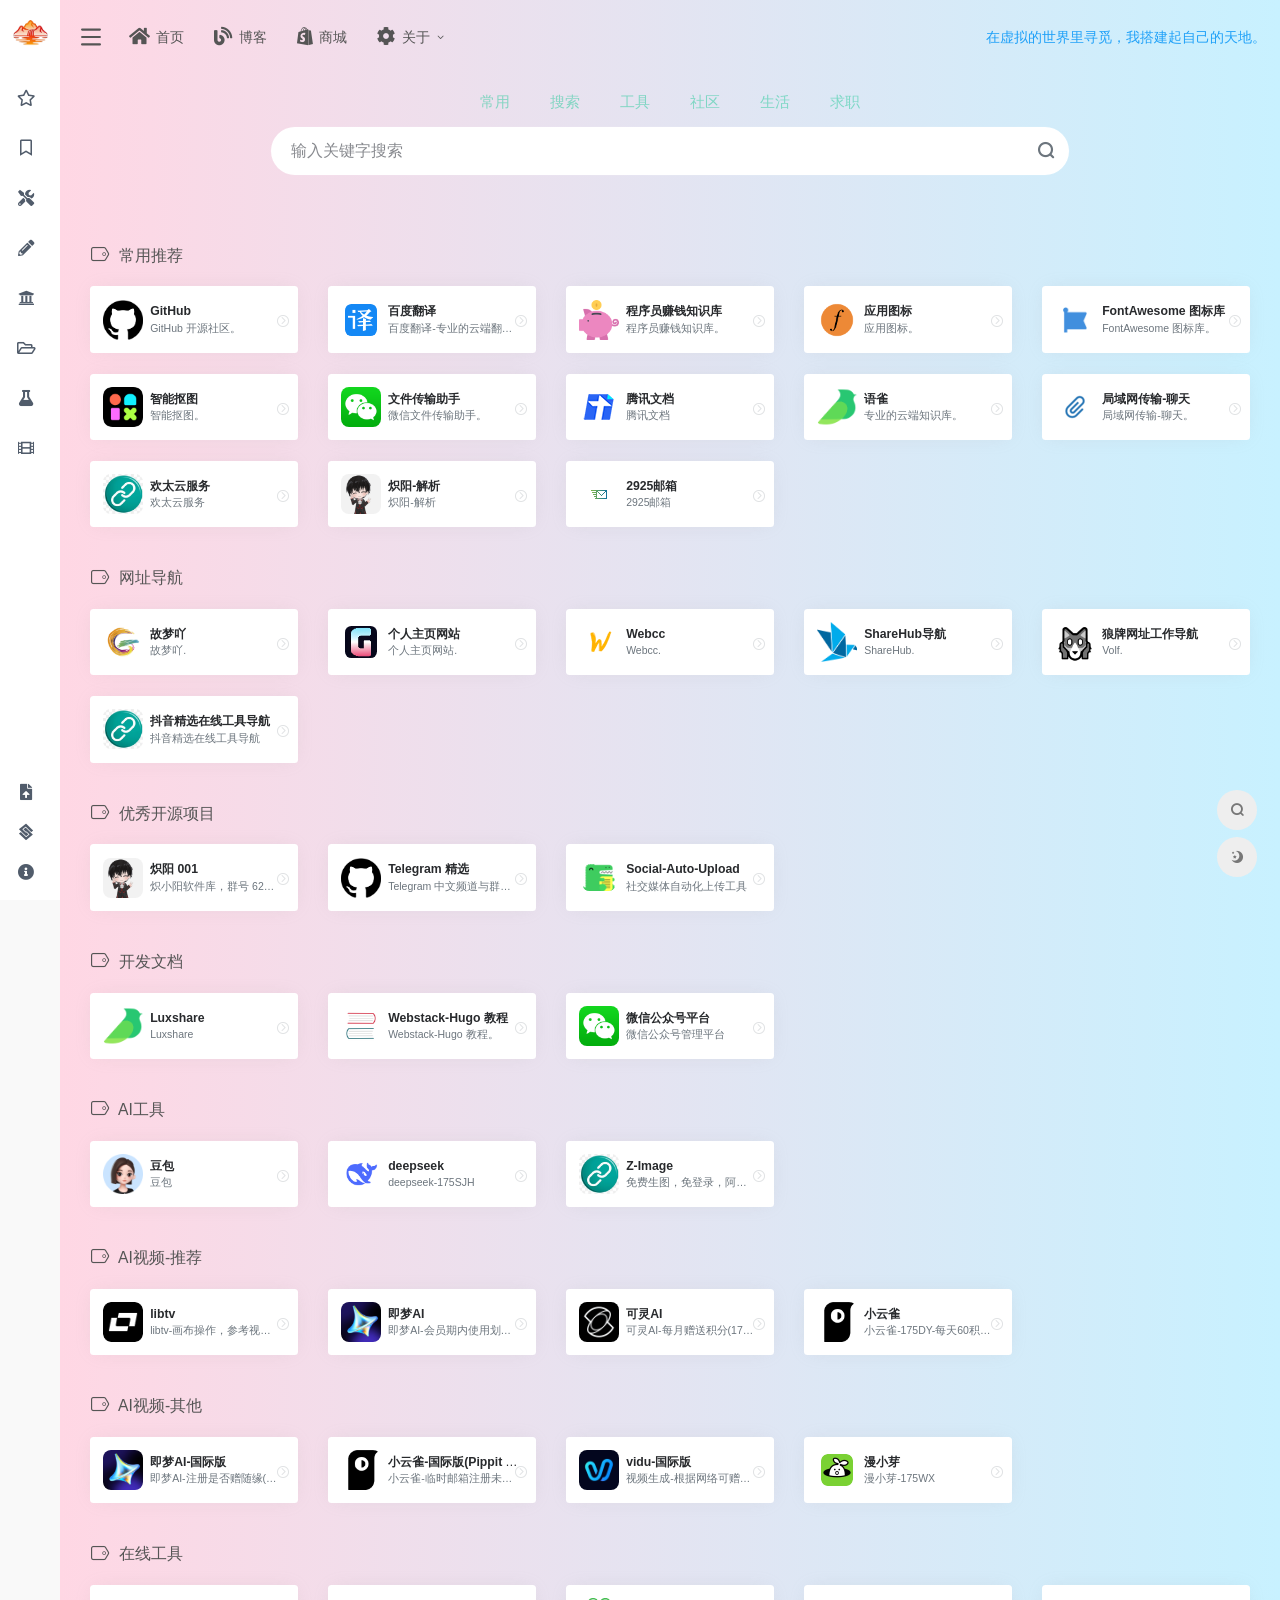
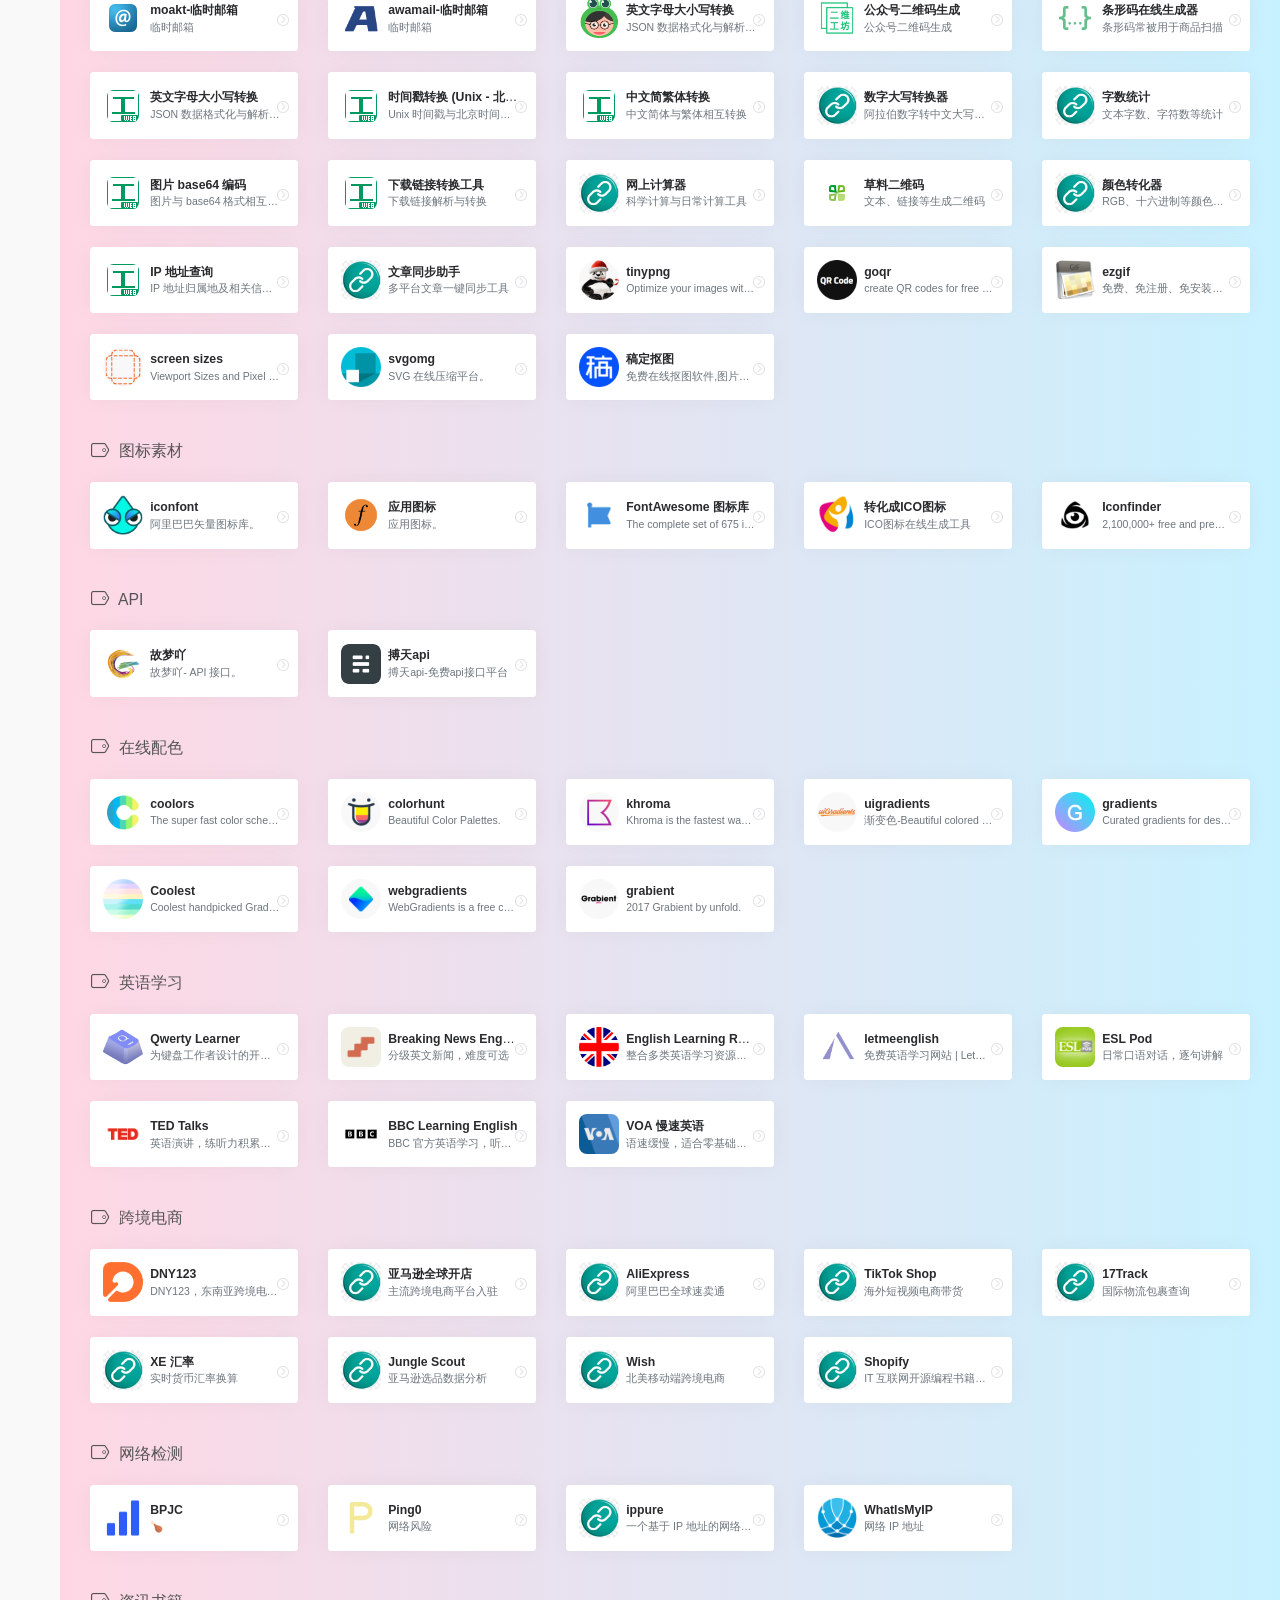
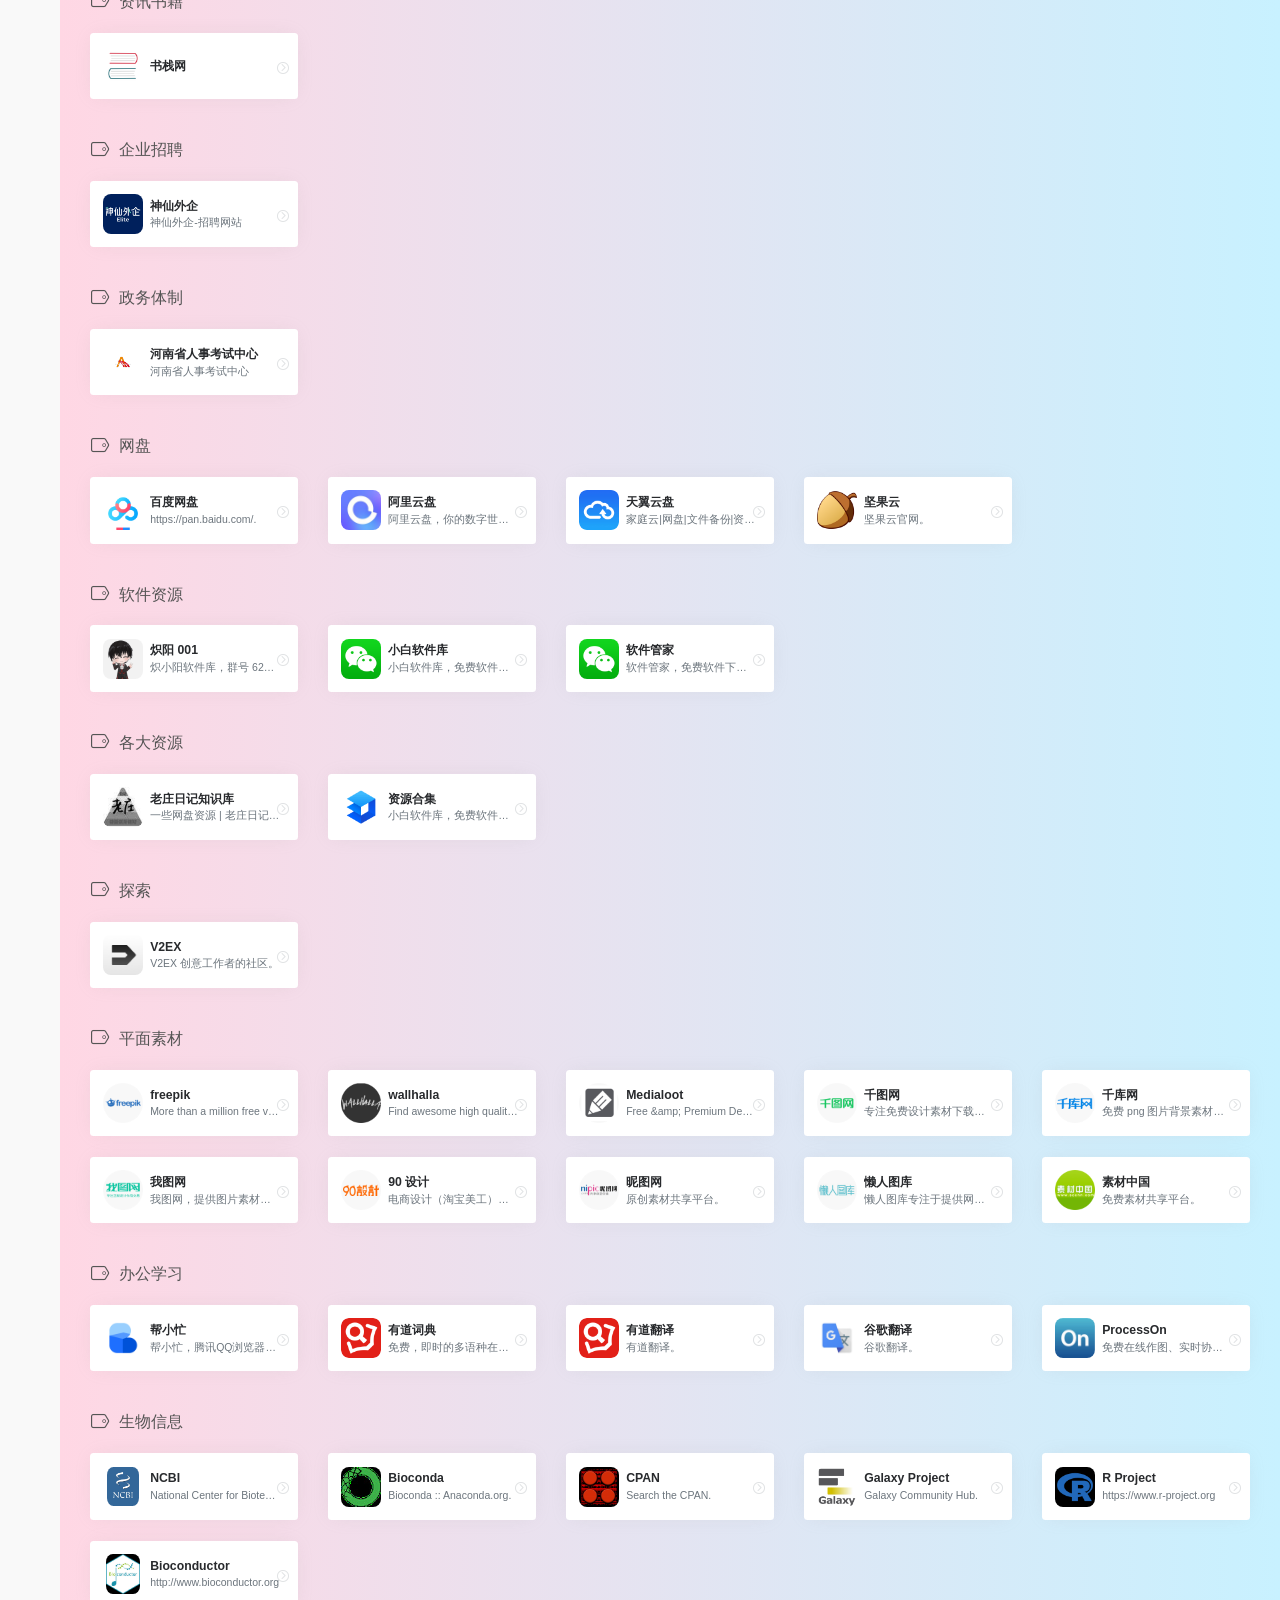
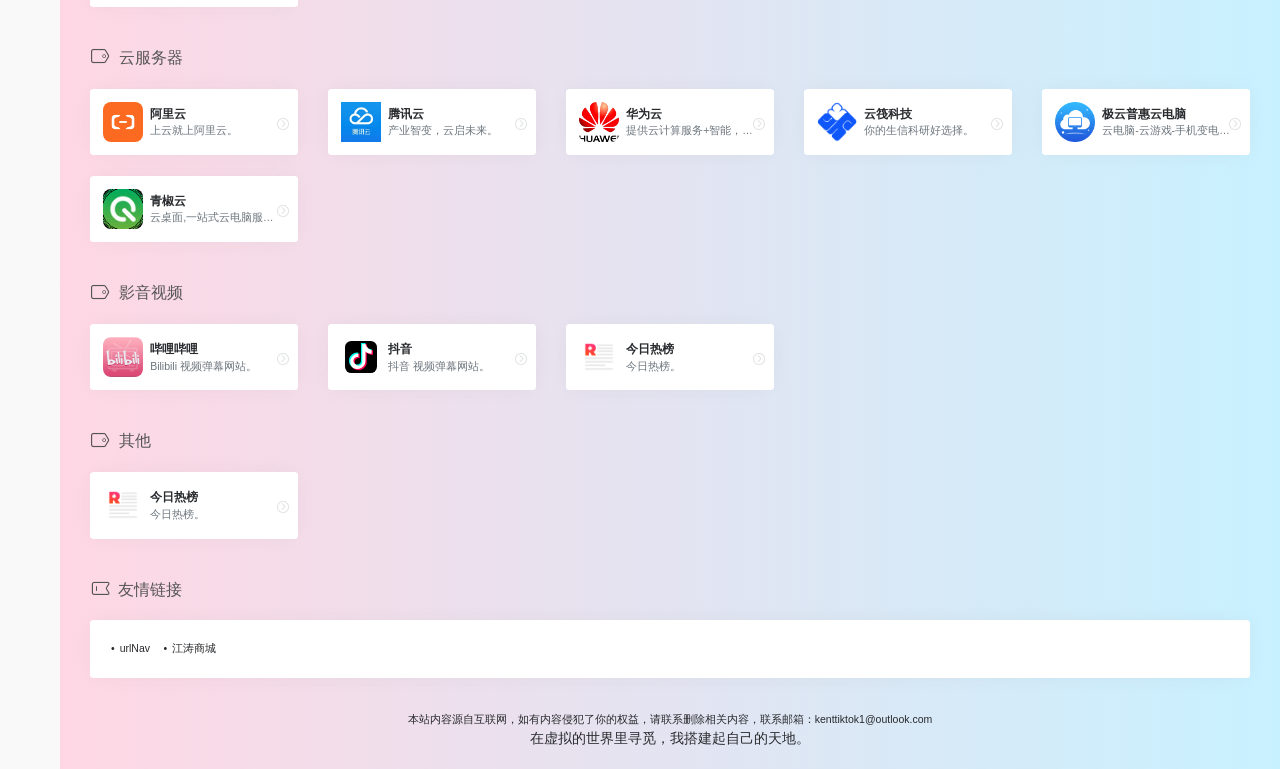
==== index.html @ ee717639 "添加一些网站" ====
<!DOCTYPE html>
<html lang="zh-CN">

<head>
	<meta name="generator" content="Hugo 0.89.4" />
    <meta charset="UTF-8" />
    <meta http-equiv="X-UA-Compatible" content="IE=edge, chrome=1" />
    <meta name="viewport"
        content="width=device-width, initial-scale=1.0, minimum-scale=1.0, maximum-scale=1.0, user-scalable=no" />
    <meta name="theme-color" content="#f9f9f9" />
    <title>River-WebNa 网址导航</title>
    <link rel="shortcut icon" href="https://zhangyu-175-2.github.io/River-WebNav/assets/images/bi-favicon.png" />
    <meta name="keywords" content="River-WebNa 网址导航" />
    
    <meta name="baidu-site-verification" content="codeva-cCAOSG8MBO" />
    
    <link rel="stylesheet" id="block-library-css"
        href="https://zhangyu-175-2.github.io/River-WebNav/assets/css/block-library.min-5.6.2.css" type="text/css" media="all" />
    <link rel="stylesheet" id="iconfont-css" href="https://zhangyu-175-2.github.io/River-WebNav/assets/css/iconfont-3.03029.1.css"
        type="text/css" media="all" />
    <link rel="stylesheet" id="bootstrap-css" href="https://zhangyu-175-2.github.io/River-WebNav/assets/css/bootstrap.min-4.3.1.css"
        type="text/css" media="all" />
    <link rel="stylesheet" id="fancybox-css" href="https://zhangyu-175-2.github.io/River-WebNav/assets/css/fancybox.min-3.5.7.css"
        type="text/css" media="all" />
    <link rel="stylesheet" id="iowen-css" href="https://zhangyu-175-2.github.io/River-WebNav/assets/css/style-3.03029.1.css"
        type="text/css" media="all" />
    <link rel="stylesheet" id="custom-css" href="https://zhangyu-175-2.github.io/River-WebNav/assets/css/custom-style.css"
        type="text/css" media="all" />
    <link rel="stylesheet" id="fortawesome-css" href="https://zhangyu-175-2.github.io/River-WebNav/assets/fontawesome-5.15.4/css/all.min.css" type="text/css" />
    <script type="text/javascript" src="https://zhangyu-175-2.github.io/River-WebNav/assets/js/jquery.min-3.2.1.js" id="jquery-js"></script>
    <script type="text/javascript" src="https://zhangyu-175-2.github.io/River-WebNav/assets/js/content-search.js"  id="content-search-js"></script>
    
    <script>
        
        var _hmt = _hmt || [];
            (function () {
                var hm = document.createElement("script");
                hm.src = "https://hm.baidu.com/hm.js?efccc04cb44fc49faddac5876180b369";
                var s = document.getElementsByTagName("script")[0];
                s.parentNode.insertBefore(hm, s);
            })();
        
    </script>
    

    
     
    

    
    
    

    
    
    <link rel="stylesheet" id="fancybox-css" href="https://zhangyu-175-2.github.io/River-WebNav/assets/css/fancybox.min-3.5.7.css"/>
    <script type="text/javascript" id="fancybox-js" src="https://zhangyu-175-2.github.io/River-WebNav/assets/js/fancybox.min-3.5.7.js"></script>
    
    

</head>



<body class="io-grey-mode">

    
    <div id="loading">
        <style>
            .loader {
                width: 250px;
                height: 50px;
                line-height: 50px;
                text-align: center;
                position: absolute;
                top: 50%;
                left: 50%;
                transform: translate(-50%, -50%);
                font-family: helvetica, arial, sans-serif;
                font-weight: 900;
                color: #f1404b;
                letter-spacing: 0.2em
            }

            .loader::before,
            .loader::after {
                content: "";
                display: block;
                width: 15px;
                height: 15px;
                background: #f1404b;
                position: absolute;
                animation: load .7s infinite alternate ease-in-out
            }

            .loader::before {
                top: 0
            }

            .loader::after {
                bottom: 0
            }

            @keyframes load {
                0% {
                    left: 0;
                    height: 30px;
                    width: 15px
                }

                50% {
                    height: 8px;
                    width: 40px
                }

                100% {
                    left: 235px;
                    height: 30px;
                    width: 15px
                }
            }
        </style>
        <div class="loader">River-WebNa 网址导航</div>
    </div>
    
    <div class="page-container">
	
        <div id="sidebar" class="sticky sidebar-nav fade mini-sidebar" style="width: 60px;">
	
            <div class="modal-dialog h-100 sidebar-nav-inner">
                <div class="sidebar-logo border-bottom border-color">
                    
                    <div class="logo overflow-hidden">
                        <a href="" class="logo-expanded">
                            <img src="https://zhangyu-175-2.github.io/River-WebNav/assets/images/bi.png" height="40" class="logo-light"
                                alt="River-WebNa 网址导航">
                            <img src="https://zhangyu-175-2.github.io/River-WebNav/assets/images/bi-expand-light.png" height="40" class="logo-dark d-none"
                                alt="River-WebNa 网址导航">
                        </a>
                        <a href="" class="logo-collapsed">
                            <img src="https://zhangyu-175-2.github.io/River-WebNav/assets/images/bi.png" height="40" class="logo-light"
                                alt="River-WebNa 网址导航">
                            <img src="https://zhangyu-175-2.github.io/River-WebNav/assets/images/bi.png" height="40" class="logo-dark d-none"
                                alt="River-WebNa 网址导航">
                        </a>
                    </div>
                    
                </div>
                <div class="sidebar-menu flex-fill">
                    <div class="sidebar-scroll">
                        <div class="sidebar-menu-inner">
                            <ul>
                                
                                    
                                    <li class="sidebar-item">
                                        <a href="#366a7288b80ec8882b88467447296837" class="smooth">
                                            <i class="far fa-star fa-lg icon-fw icon-lg mr-2"></i>
                                            <span>常用推荐</span>
                                        </a>
                                    </li>
                                    
                                
                                    
                                    <li class="sidebar-item">
                                        <a href="#e7e475c5a9197e794598c2af5ee18a90" class="smooth change-href" data-change="#e7e475c5a9197e794598c2af5ee18a90">    
                                            <i class="far fa-bookmark icon-fw icon-lg mr-2"></i>
                                            <span>优选分享</span>
                                            <i class="iconfont icon-arrow-r-m sidebar-more text-sm"></i>
                                        </a>
                                        <ul>
                                            
                                            <li><a href="#e7e475c5a9197e794598c2af5ee18a90" class="smooth"><span>网址导航</span></a></li>
                                            
                                            <li><a href="#b0190ee06759c7b9d8e158415a86035c" class="smooth"><span>优秀开源项目</span></a></li>
                                            
                                        </ul>
                                    </li> 
                                    
                                
                                    
                                    <li class="sidebar-item">
                                        <a href="#a5b57a8ee8ba67dde7791b3d66730566" class="smooth change-href" data-change="#a5b57a8ee8ba67dde7791b3d66730566">    
                                            <i class="fas fa-tools fa-lg icon-fw icon-lg mr-2"></i>
                                            <span>开发设计</span>
                                            <i class="iconfont icon-arrow-r-m sidebar-more text-sm"></i>
                                        </a>
                                        <ul>
                                            
                                            <li><a href="#a5b57a8ee8ba67dde7791b3d66730566" class="smooth"><span>开发文档</span></a></li>
                                            
                                            <li><a href="#0db0a530bff4dee7eef6f5af1bd99309" class="smooth"><span>AI工具</span></a></li>
                                            
                                            <li><a href="#13d64b588c11e9d087b3b335edce72c2" class="smooth"><span>AI视频-推荐</span></a></li>
                                            
                                            <li><a href="#7faf72bb4e89085ced1bd2b7a817c240" class="smooth"><span>AI视频-其他</span></a></li>
                                            
                                            <li><a href="#9c2232288caaa8ec40948cef6a786ac2" class="smooth"><span>在线工具</span></a></li>
                                            
                                            <li><a href="#7866a35b09d466b9cf0295af54d30d53" class="smooth"><span>图标素材</span></a></li>
                                            
                                            <li><a href="#db974238714ca8de634a7ce1d083a14f" class="smooth"><span>API</span></a></li>
                                            
                                            <li><a href="#31e51a60697ff3fb1d1c4934cce67921" class="smooth"><span>在线配色</span></a></li>
                                            
                                        </ul>
                                    </li> 
                                    
                                
                                    
                                    <li class="sidebar-item">
                                        <a href="#bf477e2e55fee42ffffab602a712046b" class="smooth change-href" data-change="#bf477e2e55fee42ffffab602a712046b">    
                                            <i class="fas fa-pencil-alt fa-lg icon-fw icon-lg mr-2"></i>
                                            <span>学习</span>
                                            <i class="iconfont icon-arrow-r-m sidebar-more text-sm"></i>
                                        </a>
                                        <ul>
                                            
                                            <li><a href="#bf477e2e55fee42ffffab602a712046b" class="smooth"><span>英语学习</span></a></li>
                                            
                                            <li><a href="#4529dfda2fa39c9cc903f0648c0cbfa4" class="smooth"><span>跨境电商</span></a></li>
                                            
                                            <li><a href="#00b9ef0568937fd2eb709674906ae329" class="smooth"><span>网络检测</span></a></li>
                                            
                                            <li><a href="#19cb9b648dba4efc58a205ea413b6b5d" class="smooth"><span>资讯书籍</span></a></li>
                                            
                                        </ul>
                                    </li> 
                                    
                                
                                    
                                    <li class="sidebar-item">
                                        <a href="#0576c5232aa4c0228dce39ea5b5d32bb" class="smooth change-href" data-change="#0576c5232aa4c0228dce39ea5b5d32bb">    
                                            <i class="fas fa-university icon-fw icon-lg mr-2"></i>
                                            <span>企业体制</span>
                                            <i class="iconfont icon-arrow-r-m sidebar-more text-sm"></i>
                                        </a>
                                        <ul>
                                            
                                            <li><a href="#0576c5232aa4c0228dce39ea5b5d32bb" class="smooth"><span>企业招聘</span></a></li>
                                            
                                            <li><a href="#075afb9dc02d6f45a0cee335020d763c" class="smooth"><span>政务体制</span></a></li>
                                            
                                        </ul>
                                    </li> 
                                    
                                
                                    
                                    <li class="sidebar-item">
                                        <a href="#67bc37adcf6e7dff32b2aae0af3fdbbb" class="smooth change-href" data-change="#67bc37adcf6e7dff32b2aae0af3fdbbb">    
                                            <i class="far fa-folder-open fa-lg icon-fw icon-lg mr-2"></i>
                                            <span>素材资源</span>
                                            <i class="iconfont icon-arrow-r-m sidebar-more text-sm"></i>
                                        </a>
                                        <ul>
                                            
                                            <li><a href="#67bc37adcf6e7dff32b2aae0af3fdbbb" class="smooth"><span>网盘</span></a></li>
                                            
                                            <li><a href="#9ae1caa493edcae0e937837696350bb6" class="smooth"><span>软件资源</span></a></li>
                                            
                                            <li><a href="#024db3863c5c696e975a4eaa8cdd8d58" class="smooth"><span>各大资源</span></a></li>
                                            
                                            <li><a href="#fc6c4c40d21966fbe2273cda34cc458e" class="smooth"><span>探索</span></a></li>
                                            
                                            <li><a href="#ff65f7f9721757bf11b0b0c95f1b9446" class="smooth"><span>平面素材</span></a></li>
                                            
                                        </ul>
                                    </li> 
                                    
                                
                                    
                                    <li class="sidebar-item">
                                        <a href="#e0aade1cd567f730e498e248bbd6acdf" class="smooth change-href" data-change="#e0aade1cd567f730e498e248bbd6acdf">    
                                            <i class="fas fa-flask fa-lg icon-fw icon-lg mr-2"></i>
                                            <span>科研办公</span>
                                            <i class="iconfont icon-arrow-r-m sidebar-more text-sm"></i>
                                        </a>
                                        <ul>
                                            
                                            <li><a href="#e0aade1cd567f730e498e248bbd6acdf" class="smooth"><span>办公学习</span></a></li>
                                            
                                            <li><a href="#89a839e0a347c0be73793d01e52c31ad" class="smooth"><span>生物信息</span></a></li>
                                            
                                            <li><a href="#acd617ea241c9daf2f251963bc03c6e3" class="smooth"><span>云服务器</span></a></li>
                                            
                                        </ul>
                                    </li> 
                                    
                                
                                    
                                    <li class="sidebar-item">
                                        <a href="#a4d417d7850fde0cd00e4af576621a63" class="smooth change-href" data-change="#a4d417d7850fde0cd00e4af576621a63">    
                                            <i class="fas fa-film fa-lg icon-fw icon-lg mr-2"></i>
                                            <span>悠闲娱乐</span>
                                            <i class="iconfont icon-arrow-r-m sidebar-more text-sm"></i>
                                        </a>
                                        <ul>
                                            
                                            <li><a href="#a4d417d7850fde0cd00e4af576621a63" class="smooth"><span>影音视频</span></a></li>
                                            
                                            <li><a href="#0d98c74797e49d00bcc4c17c9d557a2b" class="smooth"><span>其他</span></a></li>
                                            
                                        </ul>
                                    </li> 
                                    
                                
                            </ul>           
                        </div>
                    </div>
                </div>
                <div class="border-top py-2 border-color">
                    <div class="flex-bottom">
                        <ul>
                            <li id="menu-item-237"
                                class="menu-item menu-item-type-post_type menu-item-object-page menu-item-237 sidebar-item">
                                <a href="https://www.yuque.com/forms/share/1a1fee15-f7a9-4ee6-9dd4-b0ba9fef1871" target="_blank">
                                    <i class="fas fa-file-upload icon-fw icon-lg mr-2"></i>
                                    <span>网站提交</span></a>
                            </li>

			    <li id="menu-item-212"
                                 class="menu-item menu-item-type-custom menu-item-object-custom menu-item-212 sidebar-item">
                                 <a href="#friendlink" class="smooth">
                                     <i class="fab fa-staylinked icon-fw icon-lg mr-2"></i>
                                     <span>友情链接</span>
                                 </a>
                            </li>

                            <li id="menu-item-213"
                                class="menu-item menu-item-type-custom menu-item-object-custom menu-item-213 sidebar-item">
                                <a target="_blank" rel="noopener" href="https://github.com/shenweiyan/Knowledge-Garden/discussions/10">
                                    <i class="fa fa-info-circle icon-fw icon-lg mr-2"></i>
                                    <span>关于导航</span></a>
                            </li>
                        </ul>
                    </div>
                </div>
            </div>
        </div>


<div class="main-content flex-fill grid-bg">
    <div class="big-header-banner">
        <div id="header" class="page-header sticky">
            <div class="navbar navbar-expand-md">
                <div class="container-fluid p-0">

                    <a href="" class="navbar-brand d-md-none" title="River-WebNa 网址导航">
                        <img src="https://zhangyu-175-2.github.io/River-WebNav/assets/images/bi.png" class="logo-light"
                            alt="River-WebNa 网址导航">
                        <img src="https://zhangyu-175-2.github.io/River-WebNav/assets/images/bi.png" class="logo-dark d-none"
                            alt="River-WebNa 网址导航">
                    </a>

                    <div class="collapse navbar-collapse order-2 order-md-1">
                        <div class="header-mini-btn">
                            <label>
                                <input id="mini-button" type="checkbox">
                                <svg viewbox="0 0 100 100" xmlns="http://www.w3.org/2000/svg">
                                    <path class="line--1" d="M0 40h62c18 0 18-20-17 5L31 55"></path>
                                    <path class="line--2" d="M0 50h80"></path>
                                    <path class="line--3" d="M0 60h62c18 0 18 20-17-5L31 45"></path>
                                </svg>
                            </label>

                        </div>

                        <ul class="navbar-nav site-menu" style="margin-right: 16px;">
                        
			<li >
				<a href="./" target="_blank">
                                    <i class="fa fa-home fa-lg mr-2"></i>
                                    <span>首页</span>
                                </a>
				<ul class="sub-menu">
				
				</ul>
			    </li>
			
			<li >
				<a href="https://juejin.cn/user/655741014511725/columns" target="_blank">
                                    <i class="fas fa-blog fa-lg mr-2"></i>
                                    <span>博客</span>
                                </a>
				<ul class="sub-menu">
				
				</ul>
			    </li>
			
			<li >
				<a href="https://zhangyu-175-2.github.io/jiangtaoshop/#/" target="_blank">
                                    <i class="fab fa-shopify fa-lg mr-2"></i>
                                    <span>商城</span>
                                </a>
				<ul class="sub-menu">
				
				</ul>
			    </li>
			
			<li class="menu-item-has-children">
				<a href="" target="_blank">
                                    <i class="fa fa-cog fa-lg mr-2"></i>
                                    <span>关于</span>
                                </a>
				<ul class="sub-menu">
				
				    <li><a href="https://github.com/shenweiyan/Knowledge-Garden/discussions/10" target="_blank">教程 </a></li>
				
				    <li><a href="https://github.com/shenweiyan/WebStack-Hugo" target="_blank">源码 </a></li>
				
				</ul>
			    </li>
			
			</ul>

                        
                        <div class="rounded-circle weather">
                            <div id="he-plugin-simple" style="display: contents;"></div>
                            <script>WIDGET = {
                                    CONFIG: {
                                        "modules": "01234",
                                        "background": 5,
                                        "tmpColor": "E4C600",
                                        "tmpSize": 14,
                                        "cityColor": "E4C600",
                                        "citySize": 14,
                                        "aqiColor": "#E4C600",
                                        "aqiSize": 14,
                                        "weatherIconSize": 24,
                                        "alertIconSize": 18,
                                        "padding": "10px 10px 10px 10px",
                                        "shadow": "1",
                                        "language": "auto",
                                        "borderRadius": 5,
                                        "fixed": "false",
                                        "vertical": "middle",
                                        "horizontal": "left",
                                        "key": "085791e805a24491b43b06cf58ab31e7"
                                    }
                                }
                            </script>
                            <script src="https://widget.qweather.net/simple/static/js/he-simple-common.js?v=2.0"></script>
                        </div>
                        
                    </div>

                    <ul class="nav navbar-menu text-xs order-1 order-md-2">
                        
                        
                        <li class="nav-item mr-3 mr-lg-0 d-none d-lg-block">
                            <script>
                                fetch('https://v1.hitokoto.cn')
                                    .then(response => response.json())
                                    .then(data => {
                                    const hitokoto = document.getElementById('hitokoto_text')
                                    hitokoto.href = 'https://hitokoto.cn/?uuid=' + data.uuid
                                    hitokoto.innerText = data.hitokoto
                                    })
                                    .catch(console.error)
                            </script>                           
                            
                            <div id="hitokoto" style="font-size: 14px;color: #1ea0f8;">在虚拟的世界里寻觅，我搭建起自己的天地。</div>
                        </li>
                        
                        
                        
                        <li class="nav-item d-md-none mobile-menu ml-3 ml-md-4">
                            <a href="javascript:" id="sidebar-switch" data-toggle="modal"
                                data-target="#sidebar"><i class="iconfont icon-classification icon-2x"></i></a>
                        </li>
                    </ul>
                </div>
            </div>
        </div>
        <div class="placeholder" style="height:74px"></div>
    </div>


<div class="header-big  post-top css-color mb-4" id="search-bg" style="">
    <div class="s-search">
        <div id="search" class="s-search mx-auto">
            <div id="search-list-menu" class="hide-type-list">
                <div class="s-type text-center">
                    <div class="s-type-list big">
                        <div class="anchor" style="position: absolute; left: 50%; opacity: 0;"></div>
                        <label for="type-baidu"   data-id="group-a"><span>常用</span></label>
                        <label for="type-baidu1"  data-id="group-b"><span>搜索</span></label>
                        <label for="type-whois"   data-id="group-c"><span>工具</span></label>
                        <label for="type-zhihu"   data-id="group-d"><span>社区</span></label>
                        <label for="type-taobao1" data-id="group-e"><span>生活</span></label>
                        <label for="type-zhaopin" data-id="group-f"><span>求职</span></label>
                        
                    </div>
                </div>
            </div>

            <form action="https://www.baidu.com?s=" method="get" target="_blank" class="super-search-fm">
                <input type="text" id="search-text" class="form-control smart-tips search-key" 
                    zhannei="" placeholder="输入关键字搜索" style="outline:0" autocomplete="off">
                <button class="submit" type="submit"><i class="iconfont icon-search"></i></button>
            </form>

            <div id="search-list" class="hide-type-list">
                <div class="search-group group-a">
                    <ul class="search-type">
		        <li><input hidden="" type="radio" name="type" checked="checked"
                                id="type-baidu"
                                value="https://www.baidu.com/s?wd=" 
                                data-placeholder="百度一下，你就知道">
                            <label for="type-baidu"><span class="text-muted">百度</span></label>
                        </li>
                        <li><input hidden="" type="radio" name="type" 
                                id="type-bing"
                                value="https://cn.bing.com/search?q=" 
                                data-placeholder="微软 Bing 搜索">
			    <label for="type-bing"><span class="text-muted" style="color:#000;">必应</span></label>
                        </li>
                        <li><input hidden="" type="radio" name="type" 
                                id="type-google"
                                value="https://www.google.com/search?q=" 
                                data-placeholder="谷歌搜索">
			    <label for="type-google"><span class="text-muted">谷歌</span></label>
                        </li>
                        <li><input hidden="" type="radio" name="type" 
                                id="type-anaconda" 
			        value="https://anaconda.org/search?q=" data-placeholder="Anaconda 软件搜索">
			    <label for="type-anaconda"><span class="text-muted">软件</span></label>
                        </li>
                        <li><input hidden="" type="radio" name="type" 
                                id="type-pubmed"
                                value="https://pubmed.ncbi.nlm.nih.gov/?term=" 
                                data-placeholder="PubMed 搜索/文章标题/关键字">
			    <label for="type-pubmed"><span class="text-muted">文献</span></label>
                        </li>
                    </ul>
                </div>
                <div class="search-group group-b">
                    <ul class="search-type">
                        <li><input hidden="" type="radio" name="type" 
                                id="type-baidu1"
                                value="https://www.baidu.com/s?wd=" 
                                data-placeholder="百度一下，你就知道">
                            <label for="type-baidu1"><span class="text-muted">百度</span></label>
                        </li>
                        <li><input hidden="" type="radio" name="type" 
                                id="type-google1"
                                value="https://www.google.com/search?q=" 
                                data-placeholder="谷歌搜索">
                            <label for="type-google1"><span class="text-muted">谷歌</span></label>
                        </li>
                        <li><input hidden="" type="radio" name="type" 
                                id="type-360"
                                value="https://www.so.com/s?q=" 
                                data-placeholder="360 好搜">
                            <label for="type-360"><span class="text-muted">360</span></label>
                        </li>
                        <li><input hidden="" type="radio" name="type" 
                                id="type-sogo"
                                value="https://www.sogou.com/web?query=" 
                                data-placeholder="搜狗搜索"> 
                            <label for="type-sogo"><span class="text-muted">搜狗</span></label>
                        </li>
                        <li><input hidden="" type="radio" name="type" 
                                id="type-bing1"
                                value="https://cn.bing.com/search?q=" 
                                data-placeholder="微软 Bing 搜索">
                            <label for="type-bing1"><span class="text-muted">必应</span></label>
                        </li>
                        <li><input hidden="" type="radio" name="type" 
                                id="type-sm"
                                value="https://yz.m.sm.cn/s?q=" 
                                data-placeholder="UC 移动端搜索">
                            <label for="type-sm"><span class="text-muted">神马</span></label>
                        </li>
                    </ul>
                </div>
                <div class="search-group group-c">
                    <ul class="search-type">
                        <li><input hidden="" type="radio" name="type" 
                                id="type-br"
                                value="https://rank.chinaz.com/all/"
                                data-placeholder="请输入网址(不带 https://)">
                            <label for="type-br"><span class="text-muted">权重查询</span></label>
                        </li>
                        <li><input hidden="" type="radio" name="type" 
                                id="type-links"
                                value="https://link.chinaz.com/" 
                                data-placeholder="请输入网址(不带 https://)">
                            <label for="type-links"><span class="text-muted">友链检测</span></label>
                        </li>
                        <li><input hidden="" type="radio" name="type" 
                                id="type-whois"
                                value="https://who.is/whois/" 
                                data-placeholder="请输入网址(不带 https://)">
                            <label for="type-whois"><span class="text-muted">域名信息查询</span></label>
                        </li>
                        <li><input hidden="" type="radio" name="type" 
                                id="type-ping"
                                value="https://ping.chinaz.com/"
                                data-placeholder="请输入网址(不带 https://)">
                            <label for="type-ping"><span class="text-muted">PING 检测</span></label>
                        </li>
                        <li><input hidden="" type="radio" name="type" 
                                id="type-404"
                                value="https://tool.chinaz.com/Links/?DAddress="
                                data-placeholder="请输入网址(不带https://)">
                             <label for="type-404"><span class="text-muted">死链检测</span></label>
                        </li>
                        <li><input hidden="" type="radio" name="type" 
                                id="type-ciku"
                                value="https://www.ciku5.com/s?wd=" 
                                data-placeholder="请输入关键词">
                            <label for="type-ciku"><span class="text-muted">关键词挖掘</span></label>
                        </li>
                    </ul>
                </div>
                <div class="search-group group-d">
                    <ul class="search-type">
                        <li><input hidden="" type="radio" name="type" 
                                id="type-zhihu" 
                                value="https://www.zhihu.com/search?type=content&q=" 
                                data-placeholder="知乎">
                            <label for="type-zhihu"><span class="text-muted">知乎</span></label>
                        </li>
                        <li><input hidden="" type="radio" name="type" 
                                id="type-wechat" 
                                value ="https://weixin.sogou.com/weixin?type=2&query=" 
                                data-placeholder="微信">
                            <label for="type-wechat"><span class="text-muted">微信</span></label>
                        </li>
                        <li><input hidden="" type="radio" name="type" 
                                 id="type-weibo" 
                                 value="https://s.weibo.com/weibo/" 
                                 data-placeholder="微博">
                            <label for="type-weibo"><span class="text-muted">微博</span></label>
                        </li>
                        <li><input hidden="" type="radio" name="type" 
                                 id="type-douban" 
                                 value="https://www.douban.com/search?q=" 
                                 data-placeholder="豆瓣">
                            <label for="type-douban"><span class="text-muted">豆瓣</span></label>
                        </li>
                    </ul>
                </div>
                <div class="search-group group-e">
                    <ul class="search-type">
                        <li><input hidden="" type="radio" name="type" 
                                id="type-taobao1" 
                                value="https://s.taobao.com/search?q=" 
                                data-placeholder="淘宝">
                            <label for="type-taobao1"><span class="text-muted">淘宝</span></label>
                        </li>
                        <li><input hidden="" type="radio" name="type" 
                                id="type-jd" 
                                value="https://search.jd.com/Search?keyword=" 
                                data-placeholder="京东">
                            <label for="type-jd"><span class="text-muted">京东</span></label> 
                        </li>
                        <li><input hidden="" type="radio" name="type" 
                                id="type-xiachufang" 
                                value="https://www.xiachufang.com/search/?keyword=" 
                                data-placeholder="下厨房">
                            <label for="type-xiachufang"><span class="text-muted">下厨房</span></label>
                        </li>
                        <li><input hidden="" type="radio" name="type" 
                                id="type-xiangha" 
                                value="https://www.xiangha.com/so/?q=caipu&s=" 
                                data-placeholder="香哈菜谱">
                            <label for="type-xiangha"><span class="text-muted">香哈菜谱</span></label>
                        </li>
                        <li><input hidden="" type="radio" name="type" 
                                id="type-12306" 
                                value="https://www.12306.cn/?" 
                                data-placeholder="12306">
                            <label for="type-12306"><span class="text-muted">12306</span></label>
                        </li>
                        <li><input hidden="" type="radio" name="type" 
                                id="type-qunar" 
                                value="https://www.qunar.com/?" 
                                data-placeholder="去哪儿">
                            <label for="type-qunar"><span class="text-muted">去哪儿</span></label>
                        </li>
                    </ul>
                </div>
                <div class="search-group group-f">
                    <ul class="search-type">
                        <li><input hidden="" type="radio" name="type" 
                                id="type-zhaopin" 
                                value="https://sou.zhaopin.com/jobs/searchresult.ashx?kw=" 
                                data-placeholder="智联招聘">
                            <label for="zhaopin"><span class="text-muted">智联招聘</span></label>
                        </li>
                        <li><input hidden="" type="radio" name="type" 
                                id="type-51job" 
                                value="https://search.51job.com/?" 
                                data-placeholder="前程无忧">
                            <label for="type-51job"><span class="text-muted">前程无忧</span></label>
                        </li>
                        <li><input hidden="" type="radio" name="type" 
                                id="type-lagou" 
                                value="https://www.lagou.com/jobs/list_" 
                                data-placeholder="拉钩网">
                            <label for="type-lagou"><span class="text-muted">拉钩网</span></label>
                        </li>
                        <li><input hidden="" type="radio" name="type" 
                                id="type-liepin" 
                                value="https://www.liepin.com/zhaopin/?key=" 
                                data-placeholder="猎聘网">
                            <label for="type-liepin"><span class="text-muted">猎聘网</span></label>
                        </li>
                    </ul>
                </div>
            </div>
            <div class="card search-smart-tips search-hot-text">
                <ul id="word" style="display: none"></ul>
            </div>
        </div>
    </div>
    
</div>


<div id="content" class="content-site customize-site">
    
        
	    
            
            <div class="d-flex flex-fill">
                <h4 class="text-gray text-lg mb-4">
                    <i class="site-tag iconfont icon-tag icon-lg mr-1" id="366a7288b80ec8882b88467447296837"></i>
                    常用推荐
                </h4>
                
            </div>
            
            <div class="row">
                
                <div class="url-card col-6  col-sm-6 col-md-4 col-xl-5a col-xxl-6a">
                    <div class="url-body default">
			
			
                            <a href="https://github.com/" target="_blank" data-id="" data-url="https://github.com/" 
                            class="card no-c mb-4" data-toggle="tooltip" data-placement="bottom" data-original-title="GitHub 开源社区。">
			
                            <div class="card-body">
                                <div class="url-content d-flex align-items-center">
                                    <div class="url-img mr-2 d-flex align-items-center justify-content-center">
                                        
					    
                                            <img class="lazy" src="assets/images/logos/github.png" data-src="assets/images/logos/github.png"
                                                onerror="javascript:this.src='assets\/images\/logos\/default.webp'" alt="GitHub">
					    
                                        
                                    </div>
                                    <div class="url-info flex-fill">
                                        <div class="text-sm overflowClip_1">
                                            <strong>GitHub</strong>
                                        </div>
                                        <p class="overflowClip_1 m-0 text-muted text-xs">GitHub 开源社区。</p>
                                    </div>
                                </div>
                            </div>
                        </a>
                        <a href="https://github.com/" class="togo text-center text-muted is-views" data-id="689"
                            data-toggle="tooltip" data-placement="right" title="直达" rel="nofollow">
                            <i class="iconfont icon-goto"></i>
                        </a>
                    </div>
                </div>
                
                <div class="url-card col-6  col-sm-6 col-md-4 col-xl-5a col-xxl-6a">
                    <div class="url-body default">
			
			
                            <a href="https://fanyi.baidu.com/mtpe-individual/transText#/" target="_blank" data-id="" data-url="https://fanyi.baidu.com/mtpe-individual/transText#/" 
                            class="card no-c mb-4" data-toggle="tooltip" data-placement="bottom" data-original-title="百度翻译-专业的云端翻译。">
			
                            <div class="card-body">
                                <div class="url-content d-flex align-items-center">
                                    <div class="url-img mr-2 d-flex align-items-center justify-content-center">
                                        
					    
                                            <img class="lazy" src="assets/images/logos/%e7%99%be%e5%ba%a6%e7%bf%bb%e8%af%91.ico" data-src="assets/images/logos/%e7%99%be%e5%ba%a6%e7%bf%bb%e8%af%91.ico"
                                                onerror="javascript:this.src='assets\/images\/logos\/default.webp'" alt="百度翻译">
					    
                                        
                                    </div>
                                    <div class="url-info flex-fill">
                                        <div class="text-sm overflowClip_1">
                                            <strong>百度翻译</strong>
                                        </div>
                                        <p class="overflowClip_1 m-0 text-muted text-xs">百度翻译-专业的云端翻译。</p>
                                    </div>
                                </div>
                            </div>
                        </a>
                        <a href="https://fanyi.baidu.com/mtpe-individual/transText#/" class="togo text-center text-muted is-views" data-id="689"
                            data-toggle="tooltip" data-placement="right" title="直达" rel="nofollow">
                            <i class="iconfont icon-goto"></i>
                        </a>
                    </div>
                </div>
                
                <div class="url-card col-6  col-sm-6 col-md-4 col-xl-5a col-xxl-6a">
                    <div class="url-body default">
			
			
                            <a href="https://thinkgin.github.io/money-hub/index.html" target="_blank" data-id="" data-url="https://thinkgin.github.io/money-hub/index.html" 
                            class="card no-c mb-4" data-toggle="tooltip" data-placement="bottom" data-original-title="程序员赚钱知识库。">
			
                            <div class="card-body">
                                <div class="url-content d-flex align-items-center">
                                    <div class="url-img mr-2 d-flex align-items-center justify-content-center">
                                        
					    
                                            <img class="lazy" src="assets/images/logos/money-hub.png" data-src="assets/images/logos/money-hub.png"
                                                onerror="javascript:this.src='assets\/images\/logos\/default.webp'" alt="程序员赚钱知识库">
					    
                                        
                                    </div>
                                    <div class="url-info flex-fill">
                                        <div class="text-sm overflowClip_1">
                                            <strong>程序员赚钱知识库</strong>
                                        </div>
                                        <p class="overflowClip_1 m-0 text-muted text-xs">程序员赚钱知识库。</p>
                                    </div>
                                </div>
                            </div>
                        </a>
                        <a href="https://thinkgin.github.io/money-hub/index.html" class="togo text-center text-muted is-views" data-id="689"
                            data-toggle="tooltip" data-placement="right" title="直达" rel="nofollow">
                            <i class="iconfont icon-goto"></i>
                        </a>
                    </div>
                </div>
                
                <div class="url-card col-6  col-sm-6 col-md-4 col-xl-5a col-xxl-6a">
                    <div class="url-body default">
			
			
                            <a href="https://favicon.im/zh/" target="_blank" data-id="" data-url="https://favicon.im/zh/" 
                            class="card no-c mb-4" data-toggle="tooltip" data-placement="bottom" data-original-title="应用图标。">
			
                            <div class="card-body">
                                <div class="url-content d-flex align-items-center">
                                    <div class="url-img mr-2 d-flex align-items-center justify-content-center">
                                        
					    
                                            <img class="lazy" src="assets/images/logos/favicon.ico" data-src="assets/images/logos/favicon.ico"
                                                onerror="javascript:this.src='assets\/images\/logos\/default.webp'" alt="应用图标">
					    
                                        
                                    </div>
                                    <div class="url-info flex-fill">
                                        <div class="text-sm overflowClip_1">
                                            <strong>应用图标</strong>
                                        </div>
                                        <p class="overflowClip_1 m-0 text-muted text-xs">应用图标。</p>
                                    </div>
                                </div>
                            </div>
                        </a>
                        <a href="https://favicon.im/zh/" class="togo text-center text-muted is-views" data-id="689"
                            data-toggle="tooltip" data-placement="right" title="直达" rel="nofollow">
                            <i class="iconfont icon-goto"></i>
                        </a>
                    </div>
                </div>
                
                <div class="url-card col-6  col-sm-6 col-md-4 col-xl-5a col-xxl-6a">
                    <div class="url-body default">
			
			
                            <a href="https://fontawesome.com/v5/search?ic=free-collection" target="_blank" data-id="" data-url="https://fontawesome.com/v5/search?ic=free-collection" 
                            class="card no-c mb-4" data-toggle="tooltip" data-placement="bottom" data-original-title="FontAwesome 图标库。">
			
                            <div class="card-body">
                                <div class="url-content d-flex align-items-center">
                                    <div class="url-img mr-2 d-flex align-items-center justify-content-center">
                                        
					    
                                            <img class="lazy" src="assets/images/logos/FontAwesome.ico" data-src="assets/images/logos/FontAwesome.ico"
                                                onerror="javascript:this.src='assets\/images\/logos\/default.webp'" alt="FontAwesome 图标库">
					    
                                        
                                    </div>
                                    <div class="url-info flex-fill">
                                        <div class="text-sm overflowClip_1">
                                            <strong>FontAwesome 图标库</strong>
                                        </div>
                                        <p class="overflowClip_1 m-0 text-muted text-xs">FontAwesome 图标库。</p>
                                    </div>
                                </div>
                            </div>
                        </a>
                        <a href="https://fontawesome.com/v5/search?ic=free-collection" class="togo text-center text-muted is-views" data-id="689"
                            data-toggle="tooltip" data-placement="right" title="直达" rel="nofollow">
                            <i class="iconfont icon-goto"></i>
                        </a>
                    </div>
                </div>
                
                <div class="url-card col-6  col-sm-6 col-md-4 col-xl-5a col-xxl-6a">
                    <div class="url-body default">
			
			
                            <a href="https://www.designkit.cn/cutout/edit" target="_blank" data-id="" data-url="https://www.designkit.cn/cutout/edit" 
                            class="card no-c mb-4" data-toggle="tooltip" data-placement="bottom" data-original-title="智能抠图。">
			
                            <div class="card-body">
                                <div class="url-content d-flex align-items-center">
                                    <div class="url-img mr-2 d-flex align-items-center justify-content-center">
                                        
					    
                                            <img class="lazy" src="assets/images/logos/designkit.ico" data-src="assets/images/logos/designkit.ico"
                                                onerror="javascript:this.src='assets\/images\/logos\/default.webp'" alt="智能抠图">
					    
                                        
                                    </div>
                                    <div class="url-info flex-fill">
                                        <div class="text-sm overflowClip_1">
                                            <strong>智能抠图</strong>
                                        </div>
                                        <p class="overflowClip_1 m-0 text-muted text-xs">智能抠图。</p>
                                    </div>
                                </div>
                            </div>
                        </a>
                        <a href="https://www.designkit.cn/cutout/edit" class="togo text-center text-muted is-views" data-id="689"
                            data-toggle="tooltip" data-placement="right" title="直达" rel="nofollow">
                            <i class="iconfont icon-goto"></i>
                        </a>
                    </div>
                </div>
                
                <div class="url-card col-6  col-sm-6 col-md-4 col-xl-5a col-xxl-6a">
                    <div class="url-body default">
			
			
                            <a href="https://szfilehelper.weixin.qq.com/" target="_blank" data-id="" data-url="https://szfilehelper.weixin.qq.com/" 
                            class="card no-c mb-4" data-toggle="tooltip" data-placement="bottom" data-original-title="微信文件传输助手。">
			
                            <div class="card-body">
                                <div class="url-content d-flex align-items-center">
                                    <div class="url-img mr-2 d-flex align-items-center justify-content-center">
                                        
					    
                                            <img class="lazy" src="assets/images/logos/%e5%be%ae%e4%bf%a1.png" data-src="assets/images/logos/%e5%be%ae%e4%bf%a1.png"
                                                onerror="javascript:this.src='assets\/images\/logos\/default.webp'" alt="文件传输助手">
					    
                                        
                                    </div>
                                    <div class="url-info flex-fill">
                                        <div class="text-sm overflowClip_1">
                                            <strong>文件传输助手</strong>
                                        </div>
                                        <p class="overflowClip_1 m-0 text-muted text-xs">微信文件传输助手。</p>
                                    </div>
                                </div>
                            </div>
                        </a>
                        <a href="https://szfilehelper.weixin.qq.com/" class="togo text-center text-muted is-views" data-id="689"
                            data-toggle="tooltip" data-placement="right" title="直达" rel="nofollow">
                            <i class="iconfont icon-goto"></i>
                        </a>
                    </div>
                </div>
                
                <div class="url-card col-6  col-sm-6 col-md-4 col-xl-5a col-xxl-6a">
                    <div class="url-body default">
			
			
                            <a href="https://docs.qq.com/desktop" target="_blank" data-id="" data-url="https://docs.qq.com/desktop" 
                            class="card no-c mb-4" data-toggle="tooltip" data-placement="bottom" data-original-title="腾讯文档">
			
                            <div class="card-body">
                                <div class="url-content d-flex align-items-center">
                                    <div class="url-img mr-2 d-flex align-items-center justify-content-center">
                                        
					    
                                            <img class="lazy" src="assets/images/logos/%e8%85%be%e8%ae%af%e6%96%87%e6%a1%a3.ico" data-src="assets/images/logos/%e8%85%be%e8%ae%af%e6%96%87%e6%a1%a3.ico"
                                                onerror="javascript:this.src='assets\/images\/logos\/default.webp'" alt="腾讯文档">
					    
                                        
                                    </div>
                                    <div class="url-info flex-fill">
                                        <div class="text-sm overflowClip_1">
                                            <strong>腾讯文档</strong>
                                        </div>
                                        <p class="overflowClip_1 m-0 text-muted text-xs">腾讯文档</p>
                                    </div>
                                </div>
                            </div>
                        </a>
                        <a href="https://docs.qq.com/desktop" class="togo text-center text-muted is-views" data-id="689"
                            data-toggle="tooltip" data-placement="right" title="直达" rel="nofollow">
                            <i class="iconfont icon-goto"></i>
                        </a>
                    </div>
                </div>
                
                <div class="url-card col-6  col-sm-6 col-md-4 col-xl-5a col-xxl-6a">
                    <div class="url-body default">
			
			
                            <a href="https://www.yuque.com/" target="_blank" data-id="" data-url="https://www.yuque.com/" 
                            class="card no-c mb-4" data-toggle="tooltip" data-placement="bottom" data-original-title="专业的云端知识库。">
			
                            <div class="card-body">
                                <div class="url-content d-flex align-items-center">
                                    <div class="url-img mr-2 d-flex align-items-center justify-content-center">
                                        
					    
                                            <img class="lazy" src="assets/images/logos/%e8%af%ad%e9%9b%80.webp" data-src="assets/images/logos/%e8%af%ad%e9%9b%80.webp"
                                                onerror="javascript:this.src='assets\/images\/logos\/default.webp'" alt="语雀">
					    
                                        
                                    </div>
                                    <div class="url-info flex-fill">
                                        <div class="text-sm overflowClip_1">
                                            <strong>语雀</strong>
                                        </div>
                                        <p class="overflowClip_1 m-0 text-muted text-xs">专业的云端知识库。</p>
                                    </div>
                                </div>
                            </div>
                        </a>
                        <a href="https://www.yuque.com/" class="togo text-center text-muted is-views" data-id="689"
                            data-toggle="tooltip" data-placement="right" title="直达" rel="nofollow">
                            <i class="iconfont icon-goto"></i>
                        </a>
                    </div>
                </div>
                
                <div class="url-card col-6  col-sm-6 col-md-4 col-xl-5a col-xxl-6a">
                    <div class="url-body default">
			
			
                            <a href="https://fagedongxi.com/" target="_blank" data-id="" data-url="https://fagedongxi.com/" 
                            class="card no-c mb-4" data-toggle="tooltip" data-placement="bottom" data-original-title="局域网传输-聊天。">
			
                            <div class="card-body">
                                <div class="url-content d-flex align-items-center">
                                    <div class="url-img mr-2 d-flex align-items-center justify-content-center">
                                        
					    
                                            <img class="lazy" src="assets/images/logos/fagedongxi.ico" data-src="assets/images/logos/fagedongxi.ico"
                                                onerror="javascript:this.src='assets\/images\/logos\/default.webp'" alt="局域网传输-聊天">
					    
                                        
                                    </div>
                                    <div class="url-info flex-fill">
                                        <div class="text-sm overflowClip_1">
                                            <strong>局域网传输-聊天</strong>
                                        </div>
                                        <p class="overflowClip_1 m-0 text-muted text-xs">局域网传输-聊天。</p>
                                    </div>
                                </div>
                            </div>
                        </a>
                        <a href="https://fagedongxi.com/" class="togo text-center text-muted is-views" data-id="689"
                            data-toggle="tooltip" data-placement="right" title="直达" rel="nofollow">
                            <i class="iconfont icon-goto"></i>
                        </a>
                    </div>
                </div>
                
                <div class="url-card col-6  col-sm-6 col-md-4 col-xl-5a col-xxl-6a">
                    <div class="url-body default">
			
			
                            <a href="https://cloud.heytap.com/" target="_blank" data-id="" data-url="https://cloud.heytap.com/" 
                            class="card no-c mb-4" data-toggle="tooltip" data-placement="bottom" data-original-title="欢太云服务">
			
                            <div class="card-body">
                                <div class="url-content d-flex align-items-center">
                                    <div class="url-img mr-2 d-flex align-items-center justify-content-center">
                                        
					    
                                            <img class="lazy" src="assets/images/logos/%e6%ac%a2%e5%a4%aa%e4%ba%91%e6%9c%8d%e5%8a%a1.ico" data-src="assets/images/logos/%e6%ac%a2%e5%a4%aa%e4%ba%91%e6%9c%8d%e5%8a%a1.ico"
                                                onerror="javascript:this.src='assets\/images\/logos\/default.webp'" alt="欢太云服务">
					    
                                        
                                    </div>
                                    <div class="url-info flex-fill">
                                        <div class="text-sm overflowClip_1">
                                            <strong>欢太云服务</strong>
                                        </div>
                                        <p class="overflowClip_1 m-0 text-muted text-xs">欢太云服务</p>
                                    </div>
                                </div>
                            </div>
                        </a>
                        <a href="https://cloud.heytap.com/" class="togo text-center text-muted is-views" data-id="689"
                            data-toggle="tooltip" data-placement="right" title="直达" rel="nofollow">
                            <i class="iconfont icon-goto"></i>
                        </a>
                    </div>
                </div>
                
                <div class="url-card col-6  col-sm-6 col-md-4 col-xl-5a col-xxl-6a">
                    <div class="url-body default">
			
			
                            <a href="http://pan.chiyang001.top/" target="_blank" data-id="" data-url="http://pan.chiyang001.top/" 
                            class="card no-c mb-4" data-toggle="tooltip" data-placement="bottom" data-original-title="炽阳-解析">
			
                            <div class="card-body">
                                <div class="url-content d-flex align-items-center">
                                    <div class="url-img mr-2 d-flex align-items-center justify-content-center">
                                        
					    
                                            <img class="lazy" src="assets/images/logos/lingdaima.png" data-src="assets/images/logos/lingdaima.png"
                                                onerror="javascript:this.src='assets\/images\/logos\/default.webp'" alt="炽阳-解析">
					    
                                        
                                    </div>
                                    <div class="url-info flex-fill">
                                        <div class="text-sm overflowClip_1">
                                            <strong>炽阳-解析</strong>
                                        </div>
                                        <p class="overflowClip_1 m-0 text-muted text-xs">炽阳-解析</p>
                                    </div>
                                </div>
                            </div>
                        </a>
                        <a href="http://pan.chiyang001.top/" class="togo text-center text-muted is-views" data-id="689"
                            data-toggle="tooltip" data-placement="right" title="直达" rel="nofollow">
                            <i class="iconfont icon-goto"></i>
                        </a>
                    </div>
                </div>
                
                <div class="url-card col-6  col-sm-6 col-md-4 col-xl-5a col-xxl-6a">
                    <div class="url-body default">
			
			
                            <a href="https://www.2925.com/" target="_blank" data-id="" data-url="https://www.2925.com/" 
                            class="card no-c mb-4" data-toggle="tooltip" data-placement="bottom" data-original-title="2925邮箱">
			
                            <div class="card-body">
                                <div class="url-content d-flex align-items-center">
                                    <div class="url-img mr-2 d-flex align-items-center justify-content-center">
                                        
					    
                                            <img class="lazy" src="assets/images/logos/2925%e9%82%ae%e7%ae%b1.png" data-src="assets/images/logos/2925%e9%82%ae%e7%ae%b1.png"
                                                onerror="javascript:this.src='assets\/images\/logos\/default.webp'" alt="2925邮箱">
					    
                                        
                                    </div>
                                    <div class="url-info flex-fill">
                                        <div class="text-sm overflowClip_1">
                                            <strong>2925邮箱</strong>
                                        </div>
                                        <p class="overflowClip_1 m-0 text-muted text-xs">2925邮箱</p>
                                    </div>
                                </div>
                            </div>
                        </a>
                        <a href="https://www.2925.com/" class="togo text-center text-muted is-views" data-id="689"
                            data-toggle="tooltip" data-placement="right" title="直达" rel="nofollow">
                            <i class="iconfont icon-goto"></i>
                        </a>
                    </div>
                </div>
                
            </div>
            <br />
            
        
    
        
            
	    
            <div class="d-flex flex-fill">
                <h4 class="text-gray text-lg mb-4">
                    <i class="site-tag iconfont icon-tag icon-lg mr-1" id="e7e475c5a9197e794598c2af5ee18a90"></i>
                    网址导航
                </h4>
                <div class="flex-fill"></div>
                
            </div>
            
            <div class="row">
                
                <div class="url-card col-6  col-sm-6 col-md-4 col-xl-5a col-xxl-6a">
                    <div class="url-body default">
			
			
                            <a href="https://www.gmya.top/" target="_blank" data-id="" data-url="https://www.gmya.top/"
                            class="card no-c mb-4" data-toggle="tooltip" data-placement="bottom" data-original-title="故梦吖.">
			
                            <div class="card-body">
                                <div class="url-content d-flex align-items-center">
                                    <div class="url-img mr-2 d-flex align-items-center justify-content-center">
                                        
					    
					    <img class="lazy" src="assets/images/logos/gmya.ico" data-src="assets/images/logos/gmya.ico"
                                                onerror="javascript:this.src='assets\/images\/logos\/default.webp'" alt="故梦吖">
					    
                                        
                                    </div>
                                    <div class="url-info flex-fill">
                                        <div class="text-sm overflowClip_1">
                                            <strong>故梦吖</strong>
                                        </div>
                                        <p class="overflowClip_1 m-0 text-muted text-xs">故梦吖.</p>
                                    </div>
                                </div>
                            </div>
                        </a>
                        <a href="https://www.gmya.top/" class="togo text-center text-muted is-views" data-id="689"
                            data-toggle="tooltip" data-placement="right" title="直达" rel="nofollow">
                            <i class="iconfont icon-goto"></i>
                        </a>
                    </div>
                </div>
                
                <div class="url-card col-6  col-sm-6 col-md-4 col-xl-5a col-xxl-6a">
                    <div class="url-body default">
			
			
                            <a href="https://www.gerenzhuye.com/" target="_blank" data-id="" data-url="https://www.gerenzhuye.com/"
                            class="card no-c mb-4" data-toggle="tooltip" data-placement="bottom" data-original-title="个人主页网站.">
			
                            <div class="card-body">
                                <div class="url-content d-flex align-items-center">
                                    <div class="url-img mr-2 d-flex align-items-center justify-content-center">
                                        
					    
					    <img class="lazy" src="assets/images/logos/gerenzhuye.ico" data-src="assets/images/logos/gerenzhuye.ico"
                                                onerror="javascript:this.src='assets\/images\/logos\/default.webp'" alt="个人主页网站">
					    
                                        
                                    </div>
                                    <div class="url-info flex-fill">
                                        <div class="text-sm overflowClip_1">
                                            <strong>个人主页网站</strong>
                                        </div>
                                        <p class="overflowClip_1 m-0 text-muted text-xs">个人主页网站.</p>
                                    </div>
                                </div>
                            </div>
                        </a>
                        <a href="https://www.gerenzhuye.com/" class="togo text-center text-muted is-views" data-id="689"
                            data-toggle="tooltip" data-placement="right" title="直达" rel="nofollow">
                            <i class="iconfont icon-goto"></i>
                        </a>
                    </div>
                </div>
                
                <div class="url-card col-6  col-sm-6 col-md-4 col-xl-5a col-xxl-6a">
                    <div class="url-body default">
			
			
                            <a href="https://web.hujiangtao.cn/" target="_blank" data-id="" data-url="https://web.hujiangtao.cn/"
                            class="card no-c mb-4" data-toggle="tooltip" data-placement="bottom" data-original-title="Webcc.">
			
                            <div class="card-body">
                                <div class="url-content d-flex align-items-center">
                                    <div class="url-img mr-2 d-flex align-items-center justify-content-center">
                                        
					    
					    <img class="lazy" src="assets/images/logos/Webcc.ico" data-src="assets/images/logos/Webcc.ico"
                                                onerror="javascript:this.src='assets\/images\/logos\/default.webp'" alt="Webcc">
					    
                                        
                                    </div>
                                    <div class="url-info flex-fill">
                                        <div class="text-sm overflowClip_1">
                                            <strong>Webcc</strong>
                                        </div>
                                        <p class="overflowClip_1 m-0 text-muted text-xs">Webcc.</p>
                                    </div>
                                </div>
                            </div>
                        </a>
                        <a href="https://web.hujiangtao.cn/" class="togo text-center text-muted is-views" data-id="689"
                            data-toggle="tooltip" data-placement="right" title="直达" rel="nofollow">
                            <i class="iconfont icon-goto"></i>
                        </a>
                    </div>
                </div>
                
                <div class="url-card col-6  col-sm-6 col-md-4 col-xl-5a col-xxl-6a">
                    <div class="url-body default">
			
			
                            <a href="https://www.gezhipu.com/cn/index.html" target="_blank" data-id="" data-url="https://www.gezhipu.com/cn/index.html"
                            class="card no-c mb-4" data-toggle="tooltip" data-placement="bottom" data-original-title="ShareHub.">
			
                            <div class="card-body">
                                <div class="url-content d-flex align-items-center">
                                    <div class="url-img mr-2 d-flex align-items-center justify-content-center">
                                        
					    
					    <img class="lazy" src="assets/images/logos/ShareHub.ico" data-src="assets/images/logos/ShareHub.ico"
                                                onerror="javascript:this.src='assets\/images\/logos\/default.webp'" alt="ShareHub导航">
					    
                                        
                                    </div>
                                    <div class="url-info flex-fill">
                                        <div class="text-sm overflowClip_1">
                                            <strong>ShareHub导航</strong>
                                        </div>
                                        <p class="overflowClip_1 m-0 text-muted text-xs">ShareHub.</p>
                                    </div>
                                </div>
                            </div>
                        </a>
                        <a href="https://www.gezhipu.com/cn/index.html" class="togo text-center text-muted is-views" data-id="689"
                            data-toggle="tooltip" data-placement="right" title="直达" rel="nofollow">
                            <i class="iconfont icon-goto"></i>
                        </a>
                    </div>
                </div>
                
                <div class="url-card col-6  col-sm-6 col-md-4 col-xl-5a col-xxl-6a">
                    <div class="url-body default">
			
			
                            <a href="https://www.volf.club/" target="_blank" data-id="" data-url="https://www.volf.club/"
                            class="card no-c mb-4" data-toggle="tooltip" data-placement="bottom" data-original-title="Volf.">
			
                            <div class="card-body">
                                <div class="url-content d-flex align-items-center">
                                    <div class="url-img mr-2 d-flex align-items-center justify-content-center">
                                        
					    
					    <img class="lazy" src="assets/images/logos/Volf.ico" data-src="assets/images/logos/Volf.ico"
                                                onerror="javascript:this.src='assets\/images\/logos\/default.webp'" alt="狼牌网址工作导航">
					    
                                        
                                    </div>
                                    <div class="url-info flex-fill">
                                        <div class="text-sm overflowClip_1">
                                            <strong>狼牌网址工作导航</strong>
                                        </div>
                                        <p class="overflowClip_1 m-0 text-muted text-xs">Volf.</p>
                                    </div>
                                </div>
                            </div>
                        </a>
                        <a href="https://www.volf.club/" class="togo text-center text-muted is-views" data-id="689"
                            data-toggle="tooltip" data-placement="right" title="直达" rel="nofollow">
                            <i class="iconfont icon-goto"></i>
                        </a>
                    </div>
                </div>
                
                <div class="url-card col-6  col-sm-6 col-md-4 col-xl-5a col-xxl-6a">
                    <div class="url-body default">
			
			
                            <a href="https://2025gj.pages.dev/" target="_blank" data-id="" data-url="https://2025gj.pages.dev/"
                            class="card no-c mb-4" data-toggle="tooltip" data-placement="bottom" data-original-title="抖音精选在线工具导航">
			
                            <div class="card-body">
                                <div class="url-content d-flex align-items-center">
                                    <div class="url-img mr-2 d-flex align-items-center justify-content-center">
                                        
					    
					    <img class="lazy" src="assets/images/logos/%e6%8a%96%e9%9f%b3%e7%b2%be%e9%80%89%e5%9c%a8%e7%ba%bf%e5%b7%a5%e5%85%b7%e5%af%bc%e8%88%aa.ico" data-src="assets/images/logos/%e6%8a%96%e9%9f%b3%e7%b2%be%e9%80%89%e5%9c%a8%e7%ba%bf%e5%b7%a5%e5%85%b7%e5%af%bc%e8%88%aa.ico"
                                                onerror="javascript:this.src='assets\/images\/logos\/default.webp'" alt="抖音精选在线工具导航">
					    
                                        
                                    </div>
                                    <div class="url-info flex-fill">
                                        <div class="text-sm overflowClip_1">
                                            <strong>抖音精选在线工具导航</strong>
                                        </div>
                                        <p class="overflowClip_1 m-0 text-muted text-xs">抖音精选在线工具导航</p>
                                    </div>
                                </div>
                            </div>
                        </a>
                        <a href="https://2025gj.pages.dev/" class="togo text-center text-muted is-views" data-id="689"
                            data-toggle="tooltip" data-placement="right" title="直达" rel="nofollow">
                            <i class="iconfont icon-goto"></i>
                        </a>
                    </div>
                </div>
                
            </div>
            <br />
            
            
	    
            <div class="d-flex flex-fill">
                <h4 class="text-gray text-lg mb-4">
                    <i class="site-tag iconfont icon-tag icon-lg mr-1" id="b0190ee06759c7b9d8e158415a86035c"></i>
                    优秀开源项目
                </h4>
                <div class="flex-fill"></div>
                
            </div>
            
            <div class="row">
                
                <div class="url-card col-6  col-sm-6 col-md-4 col-xl-5a col-xxl-6a">
                    <div class="url-body default">
			
			
                            <a href="http://www.chiyang001.top/" target="_blank" data-id="" data-url="http://www.chiyang001.top/"
                            class="card no-c mb-4" data-toggle="tooltip" data-placement="bottom" data-original-title="炽小阳软件库，群号 625129637">
			
                            <div class="card-body">
                                <div class="url-content d-flex align-items-center">
                                    <div class="url-img mr-2 d-flex align-items-center justify-content-center">
                                        
					    
					    <img class="lazy" src="assets/images/logos/lingdaima.png" data-src="assets/images/logos/lingdaima.png"
                                                onerror="javascript:this.src='assets\/images\/logos\/default.webp'" alt="炽阳 001">
					    
                                        
                                    </div>
                                    <div class="url-info flex-fill">
                                        <div class="text-sm overflowClip_1">
                                            <strong>炽阳 001</strong>
                                        </div>
                                        <p class="overflowClip_1 m-0 text-muted text-xs">炽小阳软件库，群号 625129637</p>
                                    </div>
                                </div>
                            </div>
                        </a>
                        <a href="http://www.chiyang001.top/" class="togo text-center text-muted is-views" data-id="689"
                            data-toggle="tooltip" data-placement="right" title="直达" rel="nofollow">
                            <i class="iconfont icon-goto"></i>
                        </a>
                    </div>
                </div>
                
                <div class="url-card col-6  col-sm-6 col-md-4 col-xl-5a col-xxl-6a">
                    <div class="url-body default">
			
			
                            <a href="https://github.com/jackvale/rectg?tab=readme-ov-file" target="_blank" data-id="" data-url="https://github.com/jackvale/rectg?tab=readme-ov-file"
                            class="card no-c mb-4" data-toggle="tooltip" data-placement="bottom" data-original-title="Telegram 中文频道与群组精选">
			
                            <div class="card-body">
                                <div class="url-content d-flex align-items-center">
                                    <div class="url-img mr-2 d-flex align-items-center justify-content-center">
                                        
					    
					    <img class="lazy" src="assets/images/logos/github.png" data-src="assets/images/logos/github.png"
                                                onerror="javascript:this.src='assets\/images\/logos\/default.webp'" alt="Telegram 精选">
					    
                                        
                                    </div>
                                    <div class="url-info flex-fill">
                                        <div class="text-sm overflowClip_1">
                                            <strong>Telegram 精选</strong>
                                        </div>
                                        <p class="overflowClip_1 m-0 text-muted text-xs">Telegram 中文频道与群组精选</p>
                                    </div>
                                </div>
                            </div>
                        </a>
                        <a href="https://github.com/jackvale/rectg?tab=readme-ov-file" class="togo text-center text-muted is-views" data-id="689"
                            data-toggle="tooltip" data-placement="right" title="直达" rel="nofollow">
                            <i class="iconfont icon-goto"></i>
                        </a>
                    </div>
                </div>
                
                <div class="url-card col-6  col-sm-6 col-md-4 col-xl-5a col-xxl-6a">
                    <div class="url-body default">
			
			
                            <a href="https://sap-doc.nasdaddy.com/" target="_blank" data-id="" data-url="https://sap-doc.nasdaddy.com/"
                            class="card no-c mb-4" data-toggle="tooltip" data-placement="bottom" data-original-title="社交媒体自动化上传工具">
			
                            <div class="card-body">
                                <div class="url-content d-flex align-items-center">
                                    <div class="url-img mr-2 d-flex align-items-center justify-content-center">
                                        
					    
					    <img class="lazy" src="assets/images/logos/nasdaddy.ico" data-src="assets/images/logos/nasdaddy.ico"
                                                onerror="javascript:this.src='assets\/images\/logos\/default.webp'" alt="Social-Auto-Upload">
					    
                                        
                                    </div>
                                    <div class="url-info flex-fill">
                                        <div class="text-sm overflowClip_1">
                                            <strong>Social-Auto-Upload</strong>
                                        </div>
                                        <p class="overflowClip_1 m-0 text-muted text-xs">社交媒体自动化上传工具</p>
                                    </div>
                                </div>
                            </div>
                        </a>
                        <a href="https://sap-doc.nasdaddy.com/" class="togo text-center text-muted is-views" data-id="689"
                            data-toggle="tooltip" data-placement="right" title="直达" rel="nofollow">
                            <i class="iconfont icon-goto"></i>
                        </a>
                    </div>
                </div>
                
            </div>
            <br />
            
            
        
    
        
            
	    
            <div class="d-flex flex-fill">
                <h4 class="text-gray text-lg mb-4">
                    <i class="site-tag iconfont icon-tag icon-lg mr-1" id="a5b57a8ee8ba67dde7791b3d66730566"></i>
                    开发文档
                </h4>
                <div class="flex-fill"></div>
                
            </div>
            
            <div class="row">
                
                <div class="url-card col-6  col-sm-6 col-md-4 col-xl-5a col-xxl-6a">
                    <div class="url-body default">
			
			
                            <a href="https://www.yuque.com/danrandechewu/bdt0fk" target="_blank" data-id="" data-url="https://www.yuque.com/danrandechewu/bdt0fk"
                            class="card no-c mb-4" data-toggle="tooltip" data-placement="bottom" data-original-title="Luxshare">
			
                            <div class="card-body">
                                <div class="url-content d-flex align-items-center">
                                    <div class="url-img mr-2 d-flex align-items-center justify-content-center">
                                        
					    
					    <img class="lazy" src="assets/images/logos/%e8%af%ad%e9%9b%80.webp" data-src="assets/images/logos/%e8%af%ad%e9%9b%80.webp"
                                                onerror="javascript:this.src='assets\/images\/logos\/default.webp'" alt="Luxshare">
					    
                                        
                                    </div>
                                    <div class="url-info flex-fill">
                                        <div class="text-sm overflowClip_1">
                                            <strong>Luxshare</strong>
                                        </div>
                                        <p class="overflowClip_1 m-0 text-muted text-xs">Luxshare</p>
                                    </div>
                                </div>
                            </div>
                        </a>
                        <a href="https://www.yuque.com/danrandechewu/bdt0fk" class="togo text-center text-muted is-views" data-id="689"
                            data-toggle="tooltip" data-placement="right" title="直达" rel="nofollow">
                            <i class="iconfont icon-goto"></i>
                        </a>
                    </div>
                </div>
                
                <div class="url-card col-6  col-sm-6 col-md-4 col-xl-5a col-xxl-6a">
                    <div class="url-body default">
			
			
                            <a href="https://github.com/shenweiyan/Digital-Garden/discussions/10" target="_blank" data-id="" data-url="https://github.com/shenweiyan/Digital-Garden/discussions/10"
                            class="card no-c mb-4" data-toggle="tooltip" data-placement="bottom" data-original-title="Webstack-Hugo 教程。">
			
                            <div class="card-body">
                                <div class="url-content d-flex align-items-center">
                                    <div class="url-img mr-2 d-flex align-items-center justify-content-center">
                                        
					    
					    <img class="lazy" src="assets/images/logos/%e4%b9%a6%e6%a0%88%e7%bd%91.jpg" data-src="assets/images/logos/%e4%b9%a6%e6%a0%88%e7%bd%91.jpg"
                                                onerror="javascript:this.src='assets\/images\/logos\/default.webp'" alt="Webstack-Hugo 教程">
					    
                                        
                                    </div>
                                    <div class="url-info flex-fill">
                                        <div class="text-sm overflowClip_1">
                                            <strong>Webstack-Hugo 教程</strong>
                                        </div>
                                        <p class="overflowClip_1 m-0 text-muted text-xs">Webstack-Hugo 教程。</p>
                                    </div>
                                </div>
                            </div>
                        </a>
                        <a href="https://github.com/shenweiyan/Digital-Garden/discussions/10" class="togo text-center text-muted is-views" data-id="689"
                            data-toggle="tooltip" data-placement="right" title="直达" rel="nofollow">
                            <i class="iconfont icon-goto"></i>
                        </a>
                    </div>
                </div>
                
                <div class="url-card col-6  col-sm-6 col-md-4 col-xl-5a col-xxl-6a">
                    <div class="url-body default">
			
			
                            <a href="https://mp.weixin.qq.com/" target="_blank" data-id="" data-url="https://mp.weixin.qq.com/"
                            class="card no-c mb-4" data-toggle="tooltip" data-placement="bottom" data-original-title="微信公众号管理平台">
			
                            <div class="card-body">
                                <div class="url-content d-flex align-items-center">
                                    <div class="url-img mr-2 d-flex align-items-center justify-content-center">
                                        
					    
					    <img class="lazy" src="assets/images/logos/%e5%be%ae%e4%bf%a1.png" data-src="assets/images/logos/%e5%be%ae%e4%bf%a1.png"
                                                onerror="javascript:this.src='assets\/images\/logos\/default.webp'" alt="微信公众号平台">
					    
                                        
                                    </div>
                                    <div class="url-info flex-fill">
                                        <div class="text-sm overflowClip_1">
                                            <strong>微信公众号平台</strong>
                                        </div>
                                        <p class="overflowClip_1 m-0 text-muted text-xs">微信公众号管理平台</p>
                                    </div>
                                </div>
                            </div>
                        </a>
                        <a href="https://mp.weixin.qq.com/" class="togo text-center text-muted is-views" data-id="689"
                            data-toggle="tooltip" data-placement="right" title="直达" rel="nofollow">
                            <i class="iconfont icon-goto"></i>
                        </a>
                    </div>
                </div>
                
            </div>
            <br />
            
            
	    
            <div class="d-flex flex-fill">
                <h4 class="text-gray text-lg mb-4">
                    <i class="site-tag iconfont icon-tag icon-lg mr-1" id="0db0a530bff4dee7eef6f5af1bd99309"></i>
                    AI工具
                </h4>
                <div class="flex-fill"></div>
                
            </div>
            
            <div class="row">
                
                <div class="url-card col-6  col-sm-6 col-md-4 col-xl-5a col-xxl-6a">
                    <div class="url-body default">
			
			
                            <a href="https://www.doubao.com/chat/" target="_blank" data-id="" data-url="https://www.doubao.com/chat/"
                            class="card no-c mb-4" data-toggle="tooltip" data-placement="bottom" data-original-title="豆包">
			
                            <div class="card-body">
                                <div class="url-content d-flex align-items-center">
                                    <div class="url-img mr-2 d-flex align-items-center justify-content-center">
                                        
					    
					    <img class="lazy" src="assets/images/logos/%e8%b1%86%e5%8c%85.ico" data-src="assets/images/logos/%e8%b1%86%e5%8c%85.ico"
                                                onerror="javascript:this.src='assets\/images\/logos\/default.webp'" alt="豆包">
					    
                                        
                                    </div>
                                    <div class="url-info flex-fill">
                                        <div class="text-sm overflowClip_1">
                                            <strong>豆包</strong>
                                        </div>
                                        <p class="overflowClip_1 m-0 text-muted text-xs">豆包</p>
                                    </div>
                                </div>
                            </div>
                        </a>
                        <a href="https://www.doubao.com/chat/" class="togo text-center text-muted is-views" data-id="689"
                            data-toggle="tooltip" data-placement="right" title="直达" rel="nofollow">
                            <i class="iconfont icon-goto"></i>
                        </a>
                    </div>
                </div>
                
                <div class="url-card col-6  col-sm-6 col-md-4 col-xl-5a col-xxl-6a">
                    <div class="url-body default">
			
			
                            <a href="https://chat.deepseek.com/" target="_blank" data-id="" data-url="https://chat.deepseek.com/"
                            class="card no-c mb-4" data-toggle="tooltip" data-placement="bottom" data-original-title="deepseek-175SJH">
			
                            <div class="card-body">
                                <div class="url-content d-flex align-items-center">
                                    <div class="url-img mr-2 d-flex align-items-center justify-content-center">
                                        
					    
					    <img class="lazy" src="assets/images/logos/deepseek.ico" data-src="assets/images/logos/deepseek.ico"
                                                onerror="javascript:this.src='assets\/images\/logos\/default.webp'" alt="deepseek">
					    
                                        
                                    </div>
                                    <div class="url-info flex-fill">
                                        <div class="text-sm overflowClip_1">
                                            <strong>deepseek</strong>
                                        </div>
                                        <p class="overflowClip_1 m-0 text-muted text-xs">deepseek-175SJH</p>
                                    </div>
                                </div>
                            </div>
                        </a>
                        <a href="https://chat.deepseek.com/" class="togo text-center text-muted is-views" data-id="689"
                            data-toggle="tooltip" data-placement="right" title="直达" rel="nofollow">
                            <i class="iconfont icon-goto"></i>
                        </a>
                    </div>
                </div>
                
                <div class="url-card col-6  col-sm-6 col-md-4 col-xl-5a col-xxl-6a">
                    <div class="url-body default">
			
			
                            <a href="https://zimage.design/zh/#generator" target="_blank" data-id="" data-url="https://zimage.design/zh/#generator"
                            class="card no-c mb-4" data-toggle="tooltip" data-placement="bottom" data-original-title="免费生图，免登录，阿里通义实验室最新发布的突破性图像生成模型">
			
                            <div class="card-body">
                                <div class="url-content d-flex align-items-center">
                                    <div class="url-img mr-2 d-flex align-items-center justify-content-center">
                                        
					    
					    <img class="lazy" src="assets/images/logos/Z-Image.ico" data-src="assets/images/logos/Z-Image.ico"
                                                onerror="javascript:this.src='assets\/images\/logos\/default.webp'" alt="Z-Image">
					    
                                        
                                    </div>
                                    <div class="url-info flex-fill">
                                        <div class="text-sm overflowClip_1">
                                            <strong>Z-Image</strong>
                                        </div>
                                        <p class="overflowClip_1 m-0 text-muted text-xs">免费生图，免登录，阿里通义实验室最新发布的突破性图像生成模型</p>
                                    </div>
                                </div>
                            </div>
                        </a>
                        <a href="https://zimage.design/zh/#generator" class="togo text-center text-muted is-views" data-id="689"
                            data-toggle="tooltip" data-placement="right" title="直达" rel="nofollow">
                            <i class="iconfont icon-goto"></i>
                        </a>
                    </div>
                </div>
                
            </div>
            <br />
            
            
	    
            <div class="d-flex flex-fill">
                <h4 class="text-gray text-lg mb-4">
                    <i class="site-tag iconfont icon-tag icon-lg mr-1" id="13d64b588c11e9d087b3b335edce72c2"></i>
                    AI视频-推荐
                </h4>
                <div class="flex-fill"></div>
                
            </div>
            
            <div class="row">
                
                <div class="url-card col-6  col-sm-6 col-md-4 col-xl-5a col-xxl-6a">
                    <div class="url-body default">
			
			
                            <a href="https://www.liblib.tv/" target="_blank" data-id="" data-url="https://www.liblib.tv/"
                            class="card no-c mb-4" data-toggle="tooltip" data-placement="bottom" data-original-title="libtv-画布操作，参考视频多，购买积分划算(175)">
			
                            <div class="card-body">
                                <div class="url-content d-flex align-items-center">
                                    <div class="url-img mr-2 d-flex align-items-center justify-content-center">
                                        
					    
					    <img class="lazy" src="assets/images/logos/libtv.png" data-src="assets/images/logos/libtv.png"
                                                onerror="javascript:this.src='assets\/images\/logos\/default.webp'" alt="libtv">
					    
                                        
                                    </div>
                                    <div class="url-info flex-fill">
                                        <div class="text-sm overflowClip_1">
                                            <strong>libtv</strong>
                                        </div>
                                        <p class="overflowClip_1 m-0 text-muted text-xs">libtv-画布操作，参考视频多，购买积分划算(175)</p>
                                    </div>
                                </div>
                            </div>
                        </a>
                        <a href="https://www.liblib.tv/" class="togo text-center text-muted is-views" data-id="689"
                            data-toggle="tooltip" data-placement="right" title="直达" rel="nofollow">
                            <i class="iconfont icon-goto"></i>
                        </a>
                    </div>
                </div>
                
                <div class="url-card col-6  col-sm-6 col-md-4 col-xl-5a col-xxl-6a">
                    <div class="url-body default">
			
			
                            <a href="https://jimeng.jianying.com/ai-tool/home" target="_blank" data-id="" data-url="https://jimeng.jianying.com/ai-tool/home"
                            class="card no-c mb-4" data-toggle="tooltip" data-placement="bottom" data-original-title="即梦AI-会员期内使用划算(175DY)">
			
                            <div class="card-body">
                                <div class="url-content d-flex align-items-center">
                                    <div class="url-img mr-2 d-flex align-items-center justify-content-center">
                                        
					    
					    <img class="lazy" src="assets/images/logos/%e5%8d%b3%e6%a2%a6AI.ico" data-src="assets/images/logos/%e5%8d%b3%e6%a2%a6AI.ico"
                                                onerror="javascript:this.src='assets\/images\/logos\/default.webp'" alt="即梦AI">
					    
                                        
                                    </div>
                                    <div class="url-info flex-fill">
                                        <div class="text-sm overflowClip_1">
                                            <strong>即梦AI</strong>
                                        </div>
                                        <p class="overflowClip_1 m-0 text-muted text-xs">即梦AI-会员期内使用划算(175DY)</p>
                                    </div>
                                </div>
                            </div>
                        </a>
                        <a href="https://jimeng.jianying.com/ai-tool/home" class="togo text-center text-muted is-views" data-id="689"
                            data-toggle="tooltip" data-placement="right" title="直达" rel="nofollow">
                            <i class="iconfont icon-goto"></i>
                        </a>
                    </div>
                </div>
                
                <div class="url-card col-6  col-sm-6 col-md-4 col-xl-5a col-xxl-6a">
                    <div class="url-body default">
			
			
                            <a href="https://klingai.com/app/omni/new" target="_blank" data-id="" data-url="https://klingai.com/app/omni/new"
                            class="card no-c mb-4" data-toggle="tooltip" data-placement="bottom" data-original-title="可灵AI-每月赠送积分(175KS)">
			
                            <div class="card-body">
                                <div class="url-content d-flex align-items-center">
                                    <div class="url-img mr-2 d-flex align-items-center justify-content-center">
                                        
					    
					    <img class="lazy" src="assets/images/logos/%e5%8f%af%e7%81%b5AI.png" data-src="assets/images/logos/%e5%8f%af%e7%81%b5AI.png"
                                                onerror="javascript:this.src='assets\/images\/logos\/default.webp'" alt="可灵AI">
					    
                                        
                                    </div>
                                    <div class="url-info flex-fill">
                                        <div class="text-sm overflowClip_1">
                                            <strong>可灵AI</strong>
                                        </div>
                                        <p class="overflowClip_1 m-0 text-muted text-xs">可灵AI-每月赠送积分(175KS)</p>
                                    </div>
                                </div>
                            </div>
                        </a>
                        <a href="https://klingai.com/app/omni/new" class="togo text-center text-muted is-views" data-id="689"
                            data-toggle="tooltip" data-placement="right" title="直达" rel="nofollow">
                            <i class="iconfont icon-goto"></i>
                        </a>
                    </div>
                </div>
                
                <div class="url-card col-6  col-sm-6 col-md-4 col-xl-5a col-xxl-6a">
                    <div class="url-body default">
			
			
                            <a href="https://xyq.jianying.com/home" target="_blank" data-id="" data-url="https://xyq.jianying.com/home"
                            class="card no-c mb-4" data-toggle="tooltip" data-placement="bottom" data-original-title="小云雀-175DY-每天60积分-可白嫖">
			
                            <div class="card-body">
                                <div class="url-content d-flex align-items-center">
                                    <div class="url-img mr-2 d-flex align-items-center justify-content-center">
                                        
					    
					    <img class="lazy" src="assets/images/logos/%e5%b0%8f%e4%ba%91%e9%9b%80.png" data-src="assets/images/logos/%e5%b0%8f%e4%ba%91%e9%9b%80.png"
                                                onerror="javascript:this.src='assets\/images\/logos\/default.webp'" alt="小云雀">
					    
                                        
                                    </div>
                                    <div class="url-info flex-fill">
                                        <div class="text-sm overflowClip_1">
                                            <strong>小云雀</strong>
                                        </div>
                                        <p class="overflowClip_1 m-0 text-muted text-xs">小云雀-175DY-每天60积分-可白嫖</p>
                                    </div>
                                </div>
                            </div>
                        </a>
                        <a href="https://xyq.jianying.com/home" class="togo text-center text-muted is-views" data-id="689"
                            data-toggle="tooltip" data-placement="right" title="直达" rel="nofollow">
                            <i class="iconfont icon-goto"></i>
                        </a>
                    </div>
                </div>
                
            </div>
            <br />
            
            
	    
            <div class="d-flex flex-fill">
                <h4 class="text-gray text-lg mb-4">
                    <i class="site-tag iconfont icon-tag icon-lg mr-1" id="7faf72bb4e89085ced1bd2b7a817c240"></i>
                    AI视频-其他
                </h4>
                <div class="flex-fill"></div>
                
            </div>
            
            <div class="row">
                
                <div class="url-card col-6  col-sm-6 col-md-4 col-xl-5a col-xxl-6a">
                    <div class="url-body default">
			
			
                            <a href="https://openart.ai/suite/home" target="_blank" data-id="" data-url="https://openart.ai/suite/home"
                            class="card no-c mb-4" data-toggle="tooltip" data-placement="bottom" data-original-title="即梦AI-注册是否赠随缘(ktk_out)">
			
                            <div class="card-body">
                                <div class="url-content d-flex align-items-center">
                                    <div class="url-img mr-2 d-flex align-items-center justify-content-center">
                                        
					    
					    <img class="lazy" src="assets/images/logos/%e5%8d%b3%e6%a2%a6AI.ico" data-src="assets/images/logos/%e5%8d%b3%e6%a2%a6AI.ico"
                                                onerror="javascript:this.src='assets\/images\/logos\/default.webp'" alt="即梦AI-国际版">
					    
                                        
                                    </div>
                                    <div class="url-info flex-fill">
                                        <div class="text-sm overflowClip_1">
                                            <strong>即梦AI-国际版</strong>
                                        </div>
                                        <p class="overflowClip_1 m-0 text-muted text-xs">即梦AI-注册是否赠随缘(ktk_out)</p>
                                    </div>
                                </div>
                            </div>
                        </a>
                        <a href="https://openart.ai/suite/home" class="togo text-center text-muted is-views" data-id="689"
                            data-toggle="tooltip" data-placement="right" title="直达" rel="nofollow">
                            <i class="iconfont icon-goto"></i>
                        </a>
                    </div>
                </div>
                
                <div class="url-card col-6  col-sm-6 col-md-4 col-xl-5a col-xxl-6a">
                    <div class="url-body default">
			
			
                            <a href="https://www.pippit.ai/zh-tw" target="_blank" data-id="" data-url="https://www.pippit.ai/zh-tw"
                            class="card no-c mb-4" data-toggle="tooltip" data-placement="bottom" data-original-title="小云雀-临时邮箱注册未赠送积分">
			
                            <div class="card-body">
                                <div class="url-content d-flex align-items-center">
                                    <div class="url-img mr-2 d-flex align-items-center justify-content-center">
                                        
					    
					    <img class="lazy" src="assets/images/logos/%e5%b0%8f%e4%ba%91%e9%9b%80.png" data-src="assets/images/logos/%e5%b0%8f%e4%ba%91%e9%9b%80.png"
                                                onerror="javascript:this.src='assets\/images\/logos\/default.webp'" alt="小云雀-国际版(Pippit AI)">
					    
                                        
                                    </div>
                                    <div class="url-info flex-fill">
                                        <div class="text-sm overflowClip_1">
                                            <strong>小云雀-国际版(Pippit AI)</strong>
                                        </div>
                                        <p class="overflowClip_1 m-0 text-muted text-xs">小云雀-临时邮箱注册未赠送积分</p>
                                    </div>
                                </div>
                            </div>
                        </a>
                        <a href="https://www.pippit.ai/zh-tw" class="togo text-center text-muted is-views" data-id="689"
                            data-toggle="tooltip" data-placement="right" title="直达" rel="nofollow">
                            <i class="iconfont icon-goto"></i>
                        </a>
                    </div>
                </div>
                
                <div class="url-card col-6  col-sm-6 col-md-4 col-xl-5a col-xxl-6a">
                    <div class="url-body default">
			
			
                            <a href="https://www.vidu.com/zh/home/recommend" target="_blank" data-id="" data-url="https://www.vidu.com/zh/home/recommend"
                            class="card no-c mb-4" data-toggle="tooltip" data-placement="bottom" data-original-title="视频生成-根据网络可赠送20积分(ktk_out,river_out)">
			
                            <div class="card-body">
                                <div class="url-content d-flex align-items-center">
                                    <div class="url-img mr-2 d-flex align-items-center justify-content-center">
                                        
					    
					    <img class="lazy" src="assets/images/logos/vidu.png" data-src="assets/images/logos/vidu.png"
                                                onerror="javascript:this.src='assets\/images\/logos\/default.webp'" alt="vidu-国际版">
					    
                                        
                                    </div>
                                    <div class="url-info flex-fill">
                                        <div class="text-sm overflowClip_1">
                                            <strong>vidu-国际版</strong>
                                        </div>
                                        <p class="overflowClip_1 m-0 text-muted text-xs">视频生成-根据网络可赠送20积分(ktk_out,river_out)</p>
                                    </div>
                                </div>
                            </div>
                        </a>
                        <a href="https://www.vidu.com/zh/home/recommend" class="togo text-center text-muted is-views" data-id="689"
                            data-toggle="tooltip" data-placement="right" title="直达" rel="nofollow">
                            <i class="iconfont icon-goto"></i>
                        </a>
                    </div>
                </div>
                
                <div class="url-card col-6  col-sm-6 col-md-4 col-xl-5a col-xxl-6a">
                    <div class="url-body default">
			
			
                            <a href="https://www.manxiaoya.com/app" target="_blank" data-id="" data-url="https://www.manxiaoya.com/app"
                            class="card no-c mb-4" data-toggle="tooltip" data-placement="bottom" data-original-title="漫小芽-175WX">
			
                            <div class="card-body">
                                <div class="url-content d-flex align-items-center">
                                    <div class="url-img mr-2 d-flex align-items-center justify-content-center">
                                        
					    
					    <img class="lazy" src="assets/images/logos/%e6%bc%ab%e5%b0%8f%e8%8a%bd.png" data-src="assets/images/logos/%e6%bc%ab%e5%b0%8f%e8%8a%bd.png"
                                                onerror="javascript:this.src='assets\/images\/logos\/default.webp'" alt="漫小芽">
					    
                                        
                                    </div>
                                    <div class="url-info flex-fill">
                                        <div class="text-sm overflowClip_1">
                                            <strong>漫小芽</strong>
                                        </div>
                                        <p class="overflowClip_1 m-0 text-muted text-xs">漫小芽-175WX</p>
                                    </div>
                                </div>
                            </div>
                        </a>
                        <a href="https://www.manxiaoya.com/app" class="togo text-center text-muted is-views" data-id="689"
                            data-toggle="tooltip" data-placement="right" title="直达" rel="nofollow">
                            <i class="iconfont icon-goto"></i>
                        </a>
                    </div>
                </div>
                
            </div>
            <br />
            
            
	    
            <div class="d-flex flex-fill">
                <h4 class="text-gray text-lg mb-4">
                    <i class="site-tag iconfont icon-tag icon-lg mr-1" id="9c2232288caaa8ec40948cef6a786ac2"></i>
                    在线工具
                </h4>
                <div class="flex-fill"></div>
                
            </div>
            
            <div class="row">
                
                <div class="url-card col-6  col-sm-6 col-md-4 col-xl-5a col-xxl-6a">
                    <div class="url-body default">
			
			
                            <a href="https://www.moakt.com/" target="_blank" data-id="" data-url="https://www.moakt.com/"
                            class="card no-c mb-4" data-toggle="tooltip" data-placement="bottom" data-original-title="临时邮箱">
			
                            <div class="card-body">
                                <div class="url-content d-flex align-items-center">
                                    <div class="url-img mr-2 d-flex align-items-center justify-content-center">
                                        
					    
					    <img class="lazy" src="assets/images/logos/moakt.png" data-src="assets/images/logos/moakt.png"
                                                onerror="javascript:this.src='assets\/images\/logos\/default.webp'" alt="moakt-临时邮箱">
					    
                                        
                                    </div>
                                    <div class="url-info flex-fill">
                                        <div class="text-sm overflowClip_1">
                                            <strong>moakt-临时邮箱</strong>
                                        </div>
                                        <p class="overflowClip_1 m-0 text-muted text-xs">临时邮箱</p>
                                    </div>
                                </div>
                            </div>
                        </a>
                        <a href="https://www.moakt.com/" class="togo text-center text-muted is-views" data-id="689"
                            data-toggle="tooltip" data-placement="right" title="直达" rel="nofollow">
                            <i class="iconfont icon-goto"></i>
                        </a>
                    </div>
                </div>
                
                <div class="url-card col-6  col-sm-6 col-md-4 col-xl-5a col-xxl-6a">
                    <div class="url-body default">
			
			
                            <a href="https://awamail.com/?lang=zh" target="_blank" data-id="" data-url="https://awamail.com/?lang=zh"
                            class="card no-c mb-4" data-toggle="tooltip" data-placement="bottom" data-original-title="临时邮箱">
			
                            <div class="card-body">
                                <div class="url-content d-flex align-items-center">
                                    <div class="url-img mr-2 d-flex align-items-center justify-content-center">
                                        
					    
					    <img class="lazy" src="assets/images/logos/awamail.png" data-src="assets/images/logos/awamail.png"
                                                onerror="javascript:this.src='assets\/images\/logos\/default.webp'" alt="awamail-临时邮箱">
					    
                                        
                                    </div>
                                    <div class="url-info flex-fill">
                                        <div class="text-sm overflowClip_1">
                                            <strong>awamail-临时邮箱</strong>
                                        </div>
                                        <p class="overflowClip_1 m-0 text-muted text-xs">临时邮箱</p>
                                    </div>
                                </div>
                            </div>
                        </a>
                        <a href="https://awamail.com/?lang=zh" class="togo text-center text-muted is-views" data-id="689"
                            data-toggle="tooltip" data-placement="right" title="直达" rel="nofollow">
                            <i class="iconfont icon-goto"></i>
                        </a>
                    </div>
                </div>
                
                <div class="url-card col-6  col-sm-6 col-md-4 col-xl-5a col-xxl-6a">
                    <div class="url-body default">
			
			
                            <a href="https://www.iamwawa.cn/daxiaoxie.html" target="_blank" data-id="" data-url="https://www.iamwawa.cn/daxiaoxie.html"
                            class="card no-c mb-4" data-toggle="tooltip" data-placement="bottom" data-original-title="JSON 数据格式化与解析工具">
			
                            <div class="card-body">
                                <div class="url-content d-flex align-items-center">
                                    <div class="url-img mr-2 d-flex align-items-center justify-content-center">
                                        
					    
					    <img class="lazy" src="assets/images/logos/iamwawa.ico" data-src="assets/images/logos/iamwawa.ico"
                                                onerror="javascript:this.src='assets\/images\/logos\/default.webp'" alt="英文字母大小写转换">
					    
                                        
                                    </div>
                                    <div class="url-info flex-fill">
                                        <div class="text-sm overflowClip_1">
                                            <strong>英文字母大小写转换</strong>
                                        </div>
                                        <p class="overflowClip_1 m-0 text-muted text-xs">JSON 数据格式化与解析工具</p>
                                    </div>
                                </div>
                            </div>
                        </a>
                        <a href="https://www.iamwawa.cn/daxiaoxie.html" class="togo text-center text-muted is-views" data-id="689"
                            data-toggle="tooltip" data-placement="right" title="直达" rel="nofollow">
                            <i class="iconfont icon-goto"></i>
                        </a>
                    </div>
                </div>
                
                <div class="url-card col-6  col-sm-6 col-md-4 col-xl-5a col-xxl-6a">
                    <div class="url-body default">
			
			
                            <a href="https://2weima.com/wxgzh.html" target="_blank" data-id="" data-url="https://2weima.com/wxgzh.html"
                            class="card no-c mb-4" data-toggle="tooltip" data-placement="bottom" data-original-title="公众号二维码生成">
			
                            <div class="card-body">
                                <div class="url-content d-flex align-items-center">
                                    <div class="url-img mr-2 d-flex align-items-center justify-content-center">
                                        
					    
					    <img class="lazy" src="assets/images/logos/2weima.ico" data-src="assets/images/logos/2weima.ico"
                                                onerror="javascript:this.src='assets\/images\/logos\/default.webp'" alt="公众号二维码生成">
					    
                                        
                                    </div>
                                    <div class="url-info flex-fill">
                                        <div class="text-sm overflowClip_1">
                                            <strong>公众号二维码生成</strong>
                                        </div>
                                        <p class="overflowClip_1 m-0 text-muted text-xs">公众号二维码生成</p>
                                    </div>
                                </div>
                            </div>
                        </a>
                        <a href="https://2weima.com/wxgzh.html" class="togo text-center text-muted is-views" data-id="689"
                            data-toggle="tooltip" data-placement="right" title="直达" rel="nofollow">
                            <i class="iconfont icon-goto"></i>
                        </a>
                    </div>
                </div>
                
                <div class="url-card col-6  col-sm-6 col-md-4 col-xl-5a col-xxl-6a">
                    <div class="url-body default">
			
			
                            <a href="https://www.ecjson.com/barcode/" target="_blank" data-id="" data-url="https://www.ecjson.com/barcode/"
                            class="card no-c mb-4" data-toggle="tooltip" data-placement="bottom" data-original-title="条形码常被用于商品扫描">
			
                            <div class="card-body">
                                <div class="url-content d-flex align-items-center">
                                    <div class="url-img mr-2 d-flex align-items-center justify-content-center">
                                        
					    
					    <img class="lazy" src="assets/images/logos/ecjson.ico" data-src="assets/images/logos/ecjson.ico"
                                                onerror="javascript:this.src='assets\/images\/logos\/default.webp'" alt="条形码在线生成器">
					    
                                        
                                    </div>
                                    <div class="url-info flex-fill">
                                        <div class="text-sm overflowClip_1">
                                            <strong>条形码在线生成器</strong>
                                        </div>
                                        <p class="overflowClip_1 m-0 text-muted text-xs">条形码常被用于商品扫描</p>
                                    </div>
                                </div>
                            </div>
                        </a>
                        <a href="https://www.ecjson.com/barcode/" class="togo text-center text-muted is-views" data-id="689"
                            data-toggle="tooltip" data-placement="right" title="直达" rel="nofollow">
                            <i class="iconfont icon-goto"></i>
                        </a>
                    </div>
                </div>
                
                <div class="url-card col-6  col-sm-6 col-md-4 col-xl-5a col-xxl-6a">
                    <div class="url-body default">
			
			
                            <a href="https://tool.lu/json/" target="_blank" data-id="" data-url="https://tool.lu/json/"
                            class="card no-c mb-4" data-toggle="tooltip" data-placement="bottom" data-original-title="JSON 数据格式化与解析工具">
			
                            <div class="card-body">
                                <div class="url-content d-flex align-items-center">
                                    <div class="url-img mr-2 d-flex align-items-center justify-content-center">
                                        
					    
					    <img class="lazy" src="assets/images/logos/LinkTool.ico" data-src="assets/images/logos/LinkTool.ico"
                                                onerror="javascript:this.src='assets\/images\/logos\/default.webp'" alt="英文字母大小写转换">
					    
                                        
                                    </div>
                                    <div class="url-info flex-fill">
                                        <div class="text-sm overflowClip_1">
                                            <strong>英文字母大小写转换</strong>
                                        </div>
                                        <p class="overflowClip_1 m-0 text-muted text-xs">JSON 数据格式化与解析工具</p>
                                    </div>
                                </div>
                            </div>
                        </a>
                        <a href="https://tool.lu/json/" class="togo text-center text-muted is-views" data-id="689"
                            data-toggle="tooltip" data-placement="right" title="直达" rel="nofollow">
                            <i class="iconfont icon-goto"></i>
                        </a>
                    </div>
                </div>
                
                <div class="url-card col-6  col-sm-6 col-md-4 col-xl-5a col-xxl-6a">
                    <div class="url-body default">
			
			
                            <a href="https://tool.lu/timestamp/" target="_blank" data-id="" data-url="https://tool.lu/timestamp/"
                            class="card no-c mb-4" data-toggle="tooltip" data-placement="bottom" data-original-title="Unix 时间戳与北京时间相互转换">
			
                            <div class="card-body">
                                <div class="url-content d-flex align-items-center">
                                    <div class="url-img mr-2 d-flex align-items-center justify-content-center">
                                        
					    
					    <img class="lazy" src="assets/images/logos/LinkTool.ico" data-src="assets/images/logos/LinkTool.ico"
                                                onerror="javascript:this.src='assets\/images\/logos\/default.webp'" alt="时间戳转换 (Unix - 北京)">
					    
                                        
                                    </div>
                                    <div class="url-info flex-fill">
                                        <div class="text-sm overflowClip_1">
                                            <strong>时间戳转换 (Unix - 北京)</strong>
                                        </div>
                                        <p class="overflowClip_1 m-0 text-muted text-xs">Unix 时间戳与北京时间相互转换</p>
                                    </div>
                                </div>
                            </div>
                        </a>
                        <a href="https://tool.lu/timestamp/" class="togo text-center text-muted is-views" data-id="689"
                            data-toggle="tooltip" data-placement="right" title="直达" rel="nofollow">
                            <i class="iconfont icon-goto"></i>
                        </a>
                    </div>
                </div>
                
                <div class="url-card col-6  col-sm-6 col-md-4 col-xl-5a col-xxl-6a">
                    <div class="url-body default">
			
			
                            <a href="https://tool.lu/zhconvert" target="_blank" data-id="" data-url="https://tool.lu/zhconvert"
                            class="card no-c mb-4" data-toggle="tooltip" data-placement="bottom" data-original-title="中文简体与繁体相互转换">
			
                            <div class="card-body">
                                <div class="url-content d-flex align-items-center">
                                    <div class="url-img mr-2 d-flex align-items-center justify-content-center">
                                        
					    
					    <img class="lazy" src="assets/images/logos/LinkTool.ico" data-src="assets/images/logos/LinkTool.ico"
                                                onerror="javascript:this.src='assets\/images\/logos\/default.webp'" alt="中文简繁体转换">
					    
                                        
                                    </div>
                                    <div class="url-info flex-fill">
                                        <div class="text-sm overflowClip_1">
                                            <strong>中文简繁体转换</strong>
                                        </div>
                                        <p class="overflowClip_1 m-0 text-muted text-xs">中文简体与繁体相互转换</p>
                                    </div>
                                </div>
                            </div>
                        </a>
                        <a href="https://tool.lu/zhconvert" class="togo text-center text-muted is-views" data-id="689"
                            data-toggle="tooltip" data-placement="right" title="直达" rel="nofollow">
                            <i class="iconfont icon-goto"></i>
                        </a>
                    </div>
                </div>
                
                <div class="url-card col-6  col-sm-6 col-md-4 col-xl-5a col-xxl-6a">
                    <div class="url-body default">
			
			
                            <a href="https://tool.gaodun.com/rmb.html" target="_blank" data-id="" data-url="https://tool.gaodun.com/rmb.html"
                            class="card no-c mb-4" data-toggle="tooltip" data-placement="bottom" data-original-title="阿拉伯数字转中文大写金额">
			
                            <div class="card-body">
                                <div class="url-content d-flex align-items-center">
                                    <div class="url-img mr-2 d-flex align-items-center justify-content-center">
                                        
					    
					    <img class="lazy" src="assets/images/logos/dx.png" data-src="assets/images/logos/dx.png"
                                                onerror="javascript:this.src='assets\/images\/logos\/default.webp'" alt="数字大写转换器">
					    
                                        
                                    </div>
                                    <div class="url-info flex-fill">
                                        <div class="text-sm overflowClip_1">
                                            <strong>数字大写转换器</strong>
                                        </div>
                                        <p class="overflowClip_1 m-0 text-muted text-xs">阿拉伯数字转中文大写金额</p>
                                    </div>
                                </div>
                            </div>
                        </a>
                        <a href="https://tool.gaodun.com/rmb.html" class="togo text-center text-muted is-views" data-id="689"
                            data-toggle="tooltip" data-placement="right" title="直达" rel="nofollow">
                            <i class="iconfont icon-goto"></i>
                        </a>
                    </div>
                </div>
                
                <div class="url-card col-6  col-sm-6 col-md-4 col-xl-5a col-xxl-6a">
                    <div class="url-body default">
			
			
                            <a href="https://www.eteste.com/" target="_blank" data-id="" data-url="https://www.eteste.com/"
                            class="card no-c mb-4" data-toggle="tooltip" data-placement="bottom" data-original-title="文本字数、字符数等统计">
			
                            <div class="card-body">
                                <div class="url-content d-flex align-items-center">
                                    <div class="url-img mr-2 d-flex align-items-center justify-content-center">
                                        
					    
					    <img class="lazy" src="assets/images/logos/wd.ico" data-src="assets/images/logos/wd.ico"
                                                onerror="javascript:this.src='assets\/images\/logos\/default.webp'" alt="字数统计">
					    
                                        
                                    </div>
                                    <div class="url-info flex-fill">
                                        <div class="text-sm overflowClip_1">
                                            <strong>字数统计</strong>
                                        </div>
                                        <p class="overflowClip_1 m-0 text-muted text-xs">文本字数、字符数等统计</p>
                                    </div>
                                </div>
                            </div>
                        </a>
                        <a href="https://www.eteste.com/" class="togo text-center text-muted is-views" data-id="689"
                            data-toggle="tooltip" data-placement="right" title="直达" rel="nofollow">
                            <i class="iconfont icon-goto"></i>
                        </a>
                    </div>
                </div>
                
                <div class="url-card col-6  col-sm-6 col-md-4 col-xl-5a col-xxl-6a">
                    <div class="url-body default">
			
			
                            <a href="https://tool.lu/base64image/" target="_blank" data-id="" data-url="https://tool.lu/base64image/"
                            class="card no-c mb-4" data-toggle="tooltip" data-placement="bottom" data-original-title="图片与 base64 格式相互转换">
			
                            <div class="card-body">
                                <div class="url-content d-flex align-items-center">
                                    <div class="url-img mr-2 d-flex align-items-center justify-content-center">
                                        
					    
					    <img class="lazy" src="assets/images/logos/LinkTool.ico" data-src="assets/images/logos/LinkTool.ico"
                                                onerror="javascript:this.src='assets\/images\/logos\/default.webp'" alt="图片 base64 编码">
					    
                                        
                                    </div>
                                    <div class="url-info flex-fill">
                                        <div class="text-sm overflowClip_1">
                                            <strong>图片 base64 编码</strong>
                                        </div>
                                        <p class="overflowClip_1 m-0 text-muted text-xs">图片与 base64 格式相互转换</p>
                                    </div>
                                </div>
                            </div>
                        </a>
                        <a href="https://tool.lu/base64image/" class="togo text-center text-muted is-views" data-id="689"
                            data-toggle="tooltip" data-placement="right" title="直达" rel="nofollow">
                            <i class="iconfont icon-goto"></i>
                        </a>
                    </div>
                </div>
                
                <div class="url-card col-6  col-sm-6 col-md-4 col-xl-5a col-xxl-6a">
                    <div class="url-body default">
			
			
                            <a href="https://tool.lu/urlconvert/" target="_blank" data-id="" data-url="https://tool.lu/urlconvert/"
                            class="card no-c mb-4" data-toggle="tooltip" data-placement="bottom" data-original-title="下载链接解析与转换">
			
                            <div class="card-body">
                                <div class="url-content d-flex align-items-center">
                                    <div class="url-img mr-2 d-flex align-items-center justify-content-center">
                                        
					    
					    <img class="lazy" src="assets/images/logos/LinkTool.ico" data-src="assets/images/logos/LinkTool.ico"
                                                onerror="javascript:this.src='assets\/images\/logos\/default.webp'" alt="下载链接转换工具">
					    
                                        
                                    </div>
                                    <div class="url-info flex-fill">
                                        <div class="text-sm overflowClip_1">
                                            <strong>下载链接转换工具</strong>
                                        </div>
                                        <p class="overflowClip_1 m-0 text-muted text-xs">下载链接解析与转换</p>
                                    </div>
                                </div>
                            </div>
                        </a>
                        <a href="https://tool.lu/urlconvert/" class="togo text-center text-muted is-views" data-id="689"
                            data-toggle="tooltip" data-placement="right" title="直达" rel="nofollow">
                            <i class="iconfont icon-goto"></i>
                        </a>
                    </div>
                </div>
                
                <div class="url-card col-6  col-sm-6 col-md-4 col-xl-5a col-xxl-6a">
                    <div class="url-body default">
			
			
                            <a href="http://cal.apple886.com/" target="_blank" data-id="" data-url="http://cal.apple886.com/"
                            class="card no-c mb-4" data-toggle="tooltip" data-placement="bottom" data-original-title="科学计算与日常计算工具">
			
                            <div class="card-body">
                                <div class="url-content d-flex align-items-center">
                                    <div class="url-img mr-2 d-flex align-items-center justify-content-center">
                                        
					    
					    <img class="lazy" src="assets/images/logos/cal.png" data-src="assets/images/logos/cal.png"
                                                onerror="javascript:this.src='assets\/images\/logos\/default.webp'" alt="网上计算器">
					    
                                        
                                    </div>
                                    <div class="url-info flex-fill">
                                        <div class="text-sm overflowClip_1">
                                            <strong>网上计算器</strong>
                                        </div>
                                        <p class="overflowClip_1 m-0 text-muted text-xs">科学计算与日常计算工具</p>
                                    </div>
                                </div>
                            </div>
                        </a>
                        <a href="http://cal.apple886.com/" class="togo text-center text-muted is-views" data-id="689"
                            data-toggle="tooltip" data-placement="right" title="直达" rel="nofollow">
                            <i class="iconfont icon-goto"></i>
                        </a>
                    </div>
                </div>
                
                <div class="url-card col-6  col-sm-6 col-md-4 col-xl-5a col-xxl-6a">
                    <div class="url-body default">
			
			
                            <a href="https://cli.im/" target="_blank" data-id="" data-url="https://cli.im/"
                            class="card no-c mb-4" data-toggle="tooltip" data-placement="bottom" data-original-title="文本、链接等生成二维码">
			
                            <div class="card-body">
                                <div class="url-content d-flex align-items-center">
                                    <div class="url-img mr-2 d-flex align-items-center justify-content-center">
                                        
					    
					    <img class="lazy" src="assets/images/logos/cli.ico" data-src="assets/images/logos/cli.ico"
                                                onerror="javascript:this.src='assets\/images\/logos\/default.webp'" alt="草料二维码">
					    
                                        
                                    </div>
                                    <div class="url-info flex-fill">
                                        <div class="text-sm overflowClip_1">
                                            <strong>草料二维码</strong>
                                        </div>
                                        <p class="overflowClip_1 m-0 text-muted text-xs">文本、链接等生成二维码</p>
                                    </div>
                                </div>
                            </div>
                        </a>
                        <a href="https://cli.im/" class="togo text-center text-muted is-views" data-id="689"
                            data-toggle="tooltip" data-placement="right" title="直达" rel="nofollow">
                            <i class="iconfont icon-goto"></i>
                        </a>
                    </div>
                </div>
                
                <div class="url-card col-6  col-sm-6 col-md-4 col-xl-5a col-xxl-6a">
                    <div class="url-body default">
			
			
                            <a href="https://www.sioe.cn/yingyong/yanse-rgb-16/" target="_blank" data-id="" data-url="https://www.sioe.cn/yingyong/yanse-rgb-16/"
                            class="card no-c mb-4" data-toggle="tooltip" data-placement="bottom" data-original-title="RGB、十六进制等颜色格式转换">
			
                            <div class="card-body">
                                <div class="url-content d-flex align-items-center">
                                    <div class="url-img mr-2 d-flex align-items-center justify-content-center">
                                        
					    
					    <img class="lazy" src="assets/images/logos/sioe.ico" data-src="assets/images/logos/sioe.ico"
                                                onerror="javascript:this.src='assets\/images\/logos\/default.webp'" alt="颜色转化器">
					    
                                        
                                    </div>
                                    <div class="url-info flex-fill">
                                        <div class="text-sm overflowClip_1">
                                            <strong>颜色转化器</strong>
                                        </div>
                                        <p class="overflowClip_1 m-0 text-muted text-xs">RGB、十六进制等颜色格式转换</p>
                                    </div>
                                </div>
                            </div>
                        </a>
                        <a href="https://www.sioe.cn/yingyong/yanse-rgb-16/" class="togo text-center text-muted is-views" data-id="689"
                            data-toggle="tooltip" data-placement="right" title="直达" rel="nofollow">
                            <i class="iconfont icon-goto"></i>
                        </a>
                    </div>
                </div>
                
                <div class="url-card col-6  col-sm-6 col-md-4 col-xl-5a col-xxl-6a">
                    <div class="url-body default">
			
			
                            <a href="https://tool.lu/ip/" target="_blank" data-id="" data-url="https://tool.lu/ip/"
                            class="card no-c mb-4" data-toggle="tooltip" data-placement="bottom" data-original-title="IP 地址归属地及相关信息查询">
			
                            <div class="card-body">
                                <div class="url-content d-flex align-items-center">
                                    <div class="url-img mr-2 d-flex align-items-center justify-content-center">
                                        
					    
					    <img class="lazy" src="assets/images/logos/LinkTool.ico" data-src="assets/images/logos/LinkTool.ico"
                                                onerror="javascript:this.src='assets\/images\/logos\/default.webp'" alt="IP 地址查询">
					    
                                        
                                    </div>
                                    <div class="url-info flex-fill">
                                        <div class="text-sm overflowClip_1">
                                            <strong>IP 地址查询</strong>
                                        </div>
                                        <p class="overflowClip_1 m-0 text-muted text-xs">IP 地址归属地及相关信息查询</p>
                                    </div>
                                </div>
                            </div>
                        </a>
                        <a href="https://tool.lu/ip/" class="togo text-center text-muted is-views" data-id="689"
                            data-toggle="tooltip" data-placement="right" title="直达" rel="nofollow">
                            <i class="iconfont icon-goto"></i>
                        </a>
                    </div>
                </div>
                
                <div class="url-card col-6  col-sm-6 col-md-4 col-xl-5a col-xxl-6a">
                    <div class="url-body default">
			
			
                            <a href="https://www.wechatsync.com/" target="_blank" data-id="" data-url="https://www.wechatsync.com/"
                            class="card no-c mb-4" data-toggle="tooltip" data-placement="bottom" data-original-title="多平台文章一键同步工具">
			
                            <div class="card-body">
                                <div class="url-content d-flex align-items-center">
                                    <div class="url-img mr-2 d-flex align-items-center justify-content-center">
                                        
					    
					    <img class="lazy" src="assets/images/logos/wechatsync.jpg" data-src="assets/images/logos/wechatsync.jpg"
                                                onerror="javascript:this.src='assets\/images\/logos\/default.webp'" alt="文章同步助手">
					    
                                        
                                    </div>
                                    <div class="url-info flex-fill">
                                        <div class="text-sm overflowClip_1">
                                            <strong>文章同步助手</strong>
                                        </div>
                                        <p class="overflowClip_1 m-0 text-muted text-xs">多平台文章一键同步工具</p>
                                    </div>
                                </div>
                            </div>
                        </a>
                        <a href="https://www.wechatsync.com/" class="togo text-center text-muted is-views" data-id="689"
                            data-toggle="tooltip" data-placement="right" title="直达" rel="nofollow">
                            <i class="iconfont icon-goto"></i>
                        </a>
                    </div>
                </div>
                
                <div class="url-card col-6  col-sm-6 col-md-4 col-xl-5a col-xxl-6a">
                    <div class="url-body default">
			
			
                            <a href="https://tinypng.com/" target="_blank" data-id="" data-url="https://tinypng.com/"
                            class="card no-c mb-4" data-toggle="tooltip" data-placement="bottom" data-original-title="Optimize your images with a perfect balance in quality and file size.">
			
                            <div class="card-body">
                                <div class="url-content d-flex align-items-center">
                                    <div class="url-img mr-2 d-flex align-items-center justify-content-center">
                                        
					    
					    <img class="lazy" src="assets/images/logos/tinypng.png" data-src="assets/images/logos/tinypng.png"
                                                onerror="javascript:this.src='assets\/images\/logos\/default.webp'" alt="tinypng">
					    
                                        
                                    </div>
                                    <div class="url-info flex-fill">
                                        <div class="text-sm overflowClip_1">
                                            <strong>tinypng</strong>
                                        </div>
                                        <p class="overflowClip_1 m-0 text-muted text-xs">Optimize your images with a perfect balance in quality and file size.</p>
                                    </div>
                                </div>
                            </div>
                        </a>
                        <a href="https://tinypng.com/" class="togo text-center text-muted is-views" data-id="689"
                            data-toggle="tooltip" data-placement="right" title="直达" rel="nofollow">
                            <i class="iconfont icon-goto"></i>
                        </a>
                    </div>
                </div>
                
                <div class="url-card col-6  col-sm-6 col-md-4 col-xl-5a col-xxl-6a">
                    <div class="url-body default">
			
			
                            <a href="http://goqr.me/" target="_blank" data-id="" data-url="http://goqr.me/"
                            class="card no-c mb-4" data-toggle="tooltip" data-placement="bottom" data-original-title="create QR codes for free (Logo, T-Shirt, vCard, EPS).">
			
                            <div class="card-body">
                                <div class="url-content d-flex align-items-center">
                                    <div class="url-img mr-2 d-flex align-items-center justify-content-center">
                                        
					    
					    <img class="lazy" src="assets/images/logos/goqr.png" data-src="assets/images/logos/goqr.png"
                                                onerror="javascript:this.src='assets\/images\/logos\/default.webp'" alt="goqr">
					    
                                        
                                    </div>
                                    <div class="url-info flex-fill">
                                        <div class="text-sm overflowClip_1">
                                            <strong>goqr</strong>
                                        </div>
                                        <p class="overflowClip_1 m-0 text-muted text-xs">create QR codes for free (Logo, T-Shirt, vCard, EPS).</p>
                                    </div>
                                </div>
                            </div>
                        </a>
                        <a href="http://goqr.me/" class="togo text-center text-muted is-views" data-id="689"
                            data-toggle="tooltip" data-placement="right" title="直达" rel="nofollow">
                            <i class="iconfont icon-goto"></i>
                        </a>
                    </div>
                </div>
                
                <div class="url-card col-6  col-sm-6 col-md-4 col-xl-5a col-xxl-6a">
                    <div class="url-body default">
			
			
                            <a href="https://ezgif.com" target="_blank" data-id="" data-url="https://ezgif.com"
                            class="card no-c mb-4" data-toggle="tooltip" data-placement="bottom" data-original-title="免费、免注册、免安装的在线 GIF 动图制作与编辑工具网站">
			
                            <div class="card-body">
                                <div class="url-content d-flex align-items-center">
                                    <div class="url-img mr-2 d-flex align-items-center justify-content-center">
                                        
					    
					    <img class="lazy" src="assets/images/logos/ezgif.ico" data-src="assets/images/logos/ezgif.ico"
                                                onerror="javascript:this.src='assets\/images\/logos\/default.webp'" alt="ezgif">
					    
                                        
                                    </div>
                                    <div class="url-info flex-fill">
                                        <div class="text-sm overflowClip_1">
                                            <strong>ezgif</strong>
                                        </div>
                                        <p class="overflowClip_1 m-0 text-muted text-xs">免费、免注册、免安装的在线 GIF 动图制作与编辑工具网站</p>
                                    </div>
                                </div>
                            </div>
                        </a>
                        <a href="https://ezgif.com" class="togo text-center text-muted is-views" data-id="689"
                            data-toggle="tooltip" data-placement="right" title="直达" rel="nofollow">
                            <i class="iconfont icon-goto"></i>
                        </a>
                    </div>
                </div>
                
                <div class="url-card col-6  col-sm-6 col-md-4 col-xl-5a col-xxl-6a">
                    <div class="url-body default">
			
			
                            <a href="http://screensiz.es/" target="_blank" data-id="" data-url="http://screensiz.es/"
                            class="card no-c mb-4" data-toggle="tooltip" data-placement="bottom" data-original-title="Viewport Sizes and Pixel Densities for Popular Devices.">
			
                            <div class="card-body">
                                <div class="url-content d-flex align-items-center">
                                    <div class="url-img mr-2 d-flex align-items-center justify-content-center">
                                        
					    
					    <img class="lazy" src="assets/images/logos/screensizes.png" data-src="assets/images/logos/screensizes.png"
                                                onerror="javascript:this.src='assets\/images\/logos\/default.webp'" alt="screen sizes">
					    
                                        
                                    </div>
                                    <div class="url-info flex-fill">
                                        <div class="text-sm overflowClip_1">
                                            <strong>screen sizes</strong>
                                        </div>
                                        <p class="overflowClip_1 m-0 text-muted text-xs">Viewport Sizes and Pixel Densities for Popular Devices.</p>
                                    </div>
                                </div>
                            </div>
                        </a>
                        <a href="http://screensiz.es/" class="togo text-center text-muted is-views" data-id="689"
                            data-toggle="tooltip" data-placement="right" title="直达" rel="nofollow">
                            <i class="iconfont icon-goto"></i>
                        </a>
                    </div>
                </div>
                
                <div class="url-card col-6  col-sm-6 col-md-4 col-xl-5a col-xxl-6a">
                    <div class="url-body default">
			
			
                            <a href="https://jakearchibald.github.io/svgomg/" target="_blank" data-id="" data-url="https://jakearchibald.github.io/svgomg/"
                            class="card no-c mb-4" data-toggle="tooltip" data-placement="bottom" data-original-title="SVG 在线压缩平台。">
			
                            <div class="card-body">
                                <div class="url-content d-flex align-items-center">
                                    <div class="url-img mr-2 d-flex align-items-center justify-content-center">
                                        
					    
					    <img class="lazy" src="assets/images/logos/svgomg.png" data-src="assets/images/logos/svgomg.png"
                                                onerror="javascript:this.src='assets\/images\/logos\/default.webp'" alt="svgomg">
					    
                                        
                                    </div>
                                    <div class="url-info flex-fill">
                                        <div class="text-sm overflowClip_1">
                                            <strong>svgomg</strong>
                                        </div>
                                        <p class="overflowClip_1 m-0 text-muted text-xs">SVG 在线压缩平台。</p>
                                    </div>
                                </div>
                            </div>
                        </a>
                        <a href="https://jakearchibald.github.io/svgomg/" class="togo text-center text-muted is-views" data-id="689"
                            data-toggle="tooltip" data-placement="right" title="直达" rel="nofollow">
                            <i class="iconfont icon-goto"></i>
                        </a>
                    </div>
                </div>
                
                <div class="url-card col-6  col-sm-6 col-md-4 col-xl-5a col-xxl-6a">
                    <div class="url-body default">
			
			
                            <a href="https://www.gaoding.com" target="_blank" data-id="" data-url="https://www.gaoding.com"
                            class="card no-c mb-4" data-toggle="tooltip" data-placement="bottom" data-original-title="免费在线抠图软件,图片快速换背景-抠白底图。">
			
                            <div class="card-body">
                                <div class="url-content d-flex align-items-center">
                                    <div class="url-img mr-2 d-flex align-items-center justify-content-center">
                                        
					    
					    <img class="lazy" src="assets/images/logos/gaoding.png" data-src="assets/images/logos/gaoding.png"
                                                onerror="javascript:this.src='assets\/images\/logos\/default.webp'" alt="稿定抠图">
					    
                                        
                                    </div>
                                    <div class="url-info flex-fill">
                                        <div class="text-sm overflowClip_1">
                                            <strong>稿定抠图</strong>
                                        </div>
                                        <p class="overflowClip_1 m-0 text-muted text-xs">免费在线抠图软件,图片快速换背景-抠白底图。</p>
                                    </div>
                                </div>
                            </div>
                        </a>
                        <a href="https://www.gaoding.com" class="togo text-center text-muted is-views" data-id="689"
                            data-toggle="tooltip" data-placement="right" title="直达" rel="nofollow">
                            <i class="iconfont icon-goto"></i>
                        </a>
                    </div>
                </div>
                
            </div>
            <br />
            
            
	    
            <div class="d-flex flex-fill">
                <h4 class="text-gray text-lg mb-4">
                    <i class="site-tag iconfont icon-tag icon-lg mr-1" id="7866a35b09d466b9cf0295af54d30d53"></i>
                    图标素材
                </h4>
                <div class="flex-fill"></div>
                
            </div>
            
            <div class="row">
                
                <div class="url-card col-6  col-sm-6 col-md-4 col-xl-5a col-xxl-6a">
                    <div class="url-body default">
			
			
                            <a href="http://www.iconfont.cn/" target="_blank" data-id="" data-url="http://www.iconfont.cn/"
                            class="card no-c mb-4" data-toggle="tooltip" data-placement="bottom" data-original-title="阿里巴巴矢量图标库。">
			
                            <div class="card-body">
                                <div class="url-content d-flex align-items-center">
                                    <div class="url-img mr-2 d-flex align-items-center justify-content-center">
                                        
					    
					    <img class="lazy" src="assets/images/logos/iconfont.ico" data-src="assets/images/logos/iconfont.ico"
                                                onerror="javascript:this.src='assets\/images\/logos\/default.webp'" alt="iconfont">
					    
                                        
                                    </div>
                                    <div class="url-info flex-fill">
                                        <div class="text-sm overflowClip_1">
                                            <strong>iconfont</strong>
                                        </div>
                                        <p class="overflowClip_1 m-0 text-muted text-xs">阿里巴巴矢量图标库。</p>
                                    </div>
                                </div>
                            </div>
                        </a>
                        <a href="http://www.iconfont.cn/" class="togo text-center text-muted is-views" data-id="689"
                            data-toggle="tooltip" data-placement="right" title="直达" rel="nofollow">
                            <i class="iconfont icon-goto"></i>
                        </a>
                    </div>
                </div>
                
                <div class="url-card col-6  col-sm-6 col-md-4 col-xl-5a col-xxl-6a">
                    <div class="url-body default">
			
			
                            <a href="https://favicon.im/zh/" target="_blank" data-id="" data-url="https://favicon.im/zh/"
                            class="card no-c mb-4" data-toggle="tooltip" data-placement="bottom" data-original-title="应用图标。">
			
                            <div class="card-body">
                                <div class="url-content d-flex align-items-center">
                                    <div class="url-img mr-2 d-flex align-items-center justify-content-center">
                                        
					    
					    <img class="lazy" src="assets/images/logos/favicon.ico" data-src="assets/images/logos/favicon.ico"
                                                onerror="javascript:this.src='assets\/images\/logos\/default.webp'" alt="应用图标">
					    
                                        
                                    </div>
                                    <div class="url-info flex-fill">
                                        <div class="text-sm overflowClip_1">
                                            <strong>应用图标</strong>
                                        </div>
                                        <p class="overflowClip_1 m-0 text-muted text-xs">应用图标。</p>
                                    </div>
                                </div>
                            </div>
                        </a>
                        <a href="https://favicon.im/zh/" class="togo text-center text-muted is-views" data-id="689"
                            data-toggle="tooltip" data-placement="right" title="直达" rel="nofollow">
                            <i class="iconfont icon-goto"></i>
                        </a>
                    </div>
                </div>
                
                <div class="url-card col-6  col-sm-6 col-md-4 col-xl-5a col-xxl-6a">
                    <div class="url-body default">
			
			
                            <a href="https://fontawesome.com/v5/search?ic=free-collection" target="_blank" data-id="" data-url="https://fontawesome.com/v5/search?ic=free-collection"
                            class="card no-c mb-4" data-toggle="tooltip" data-placement="bottom" data-original-title="The complete set of 675 icons in Font Awesome.">
			
                            <div class="card-body">
                                <div class="url-content d-flex align-items-center">
                                    <div class="url-img mr-2 d-flex align-items-center justify-content-center">
                                        
					    
					    <img class="lazy" src="assets/images/logos/FontAwesome.ico" data-src="assets/images/logos/FontAwesome.ico"
                                                onerror="javascript:this.src='assets\/images\/logos\/default.webp'" alt="FontAwesome 图标库">
					    
                                        
                                    </div>
                                    <div class="url-info flex-fill">
                                        <div class="text-sm overflowClip_1">
                                            <strong>FontAwesome 图标库</strong>
                                        </div>
                                        <p class="overflowClip_1 m-0 text-muted text-xs">The complete set of 675 icons in Font Awesome.</p>
                                    </div>
                                </div>
                            </div>
                        </a>
                        <a href="https://fontawesome.com/v5/search?ic=free-collection" class="togo text-center text-muted is-views" data-id="689"
                            data-toggle="tooltip" data-placement="right" title="直达" rel="nofollow">
                            <i class="iconfont icon-goto"></i>
                        </a>
                    </div>
                </div>
                
                <div class="url-card col-6  col-sm-6 col-md-4 col-xl-5a col-xxl-6a">
                    <div class="url-body default">
			
			
                            <a href="https://icoa.cc/" target="_blank" data-id="" data-url="https://icoa.cc/"
                            class="card no-c mb-4" data-toggle="tooltip" data-placement="bottom" data-original-title="ICO图标在线生成工具">
			
                            <div class="card-body">
                                <div class="url-content d-flex align-items-center">
                                    <div class="url-img mr-2 d-flex align-items-center justify-content-center">
                                        
					    
					    <img class="lazy" src="assets/images/logos/icoacc.ico" data-src="assets/images/logos/icoacc.ico"
                                                onerror="javascript:this.src='assets\/images\/logos\/default.webp'" alt="转化成ICO图标">
					    
                                        
                                    </div>
                                    <div class="url-info flex-fill">
                                        <div class="text-sm overflowClip_1">
                                            <strong>转化成ICO图标</strong>
                                        </div>
                                        <p class="overflowClip_1 m-0 text-muted text-xs">ICO图标在线生成工具</p>
                                    </div>
                                </div>
                            </div>
                        </a>
                        <a href="https://icoa.cc/" class="togo text-center text-muted is-views" data-id="689"
                            data-toggle="tooltip" data-placement="right" title="直达" rel="nofollow">
                            <i class="iconfont icon-goto"></i>
                        </a>
                    </div>
                </div>
                
                <div class="url-card col-6  col-sm-6 col-md-4 col-xl-5a col-xxl-6a">
                    <div class="url-body default">
			
			
                            <a href="https://www.iconfinder.com" target="_blank" data-id="" data-url="https://www.iconfinder.com"
                            class="card no-c mb-4" data-toggle="tooltip" data-placement="bottom" data-original-title="2,100,000&#43; free and premium vector icons.">
			
                            <div class="card-body">
                                <div class="url-content d-flex align-items-center">
                                    <div class="url-img mr-2 d-flex align-items-center justify-content-center">
                                        
					    
					    <img class="lazy" src="assets/images/logos/Iconfinder.png" data-src="assets/images/logos/Iconfinder.png"
                                                onerror="javascript:this.src='assets\/images\/logos\/default.webp'" alt="Iconfinder">
					    
                                        
                                    </div>
                                    <div class="url-info flex-fill">
                                        <div class="text-sm overflowClip_1">
                                            <strong>Iconfinder</strong>
                                        </div>
                                        <p class="overflowClip_1 m-0 text-muted text-xs">2,100,000&#43; free and premium vector icons.</p>
                                    </div>
                                </div>
                            </div>
                        </a>
                        <a href="https://www.iconfinder.com" class="togo text-center text-muted is-views" data-id="689"
                            data-toggle="tooltip" data-placement="right" title="直达" rel="nofollow">
                            <i class="iconfont icon-goto"></i>
                        </a>
                    </div>
                </div>
                
            </div>
            <br />
            
            
	    
            <div class="d-flex flex-fill">
                <h4 class="text-gray text-lg mb-4">
                    <i class="site-tag iconfont icon-tag icon-lg mr-1" id="db974238714ca8de634a7ce1d083a14f"></i>
                    API
                </h4>
                <div class="flex-fill"></div>
                
            </div>
            
            <div class="row">
                
                <div class="url-card col-6  col-sm-6 col-md-4 col-xl-5a col-xxl-6a">
                    <div class="url-body default">
			
			
                            <a href="https://www.gmya.top/" target="_blank" data-id="" data-url="https://www.gmya.top/"
                            class="card no-c mb-4" data-toggle="tooltip" data-placement="bottom" data-original-title="故梦吖- API 接口。">
			
                            <div class="card-body">
                                <div class="url-content d-flex align-items-center">
                                    <div class="url-img mr-2 d-flex align-items-center justify-content-center">
                                        
					    
					    <img class="lazy" src="assets/images/logos/gmya.ico" data-src="assets/images/logos/gmya.ico"
                                                onerror="javascript:this.src='assets\/images\/logos\/default.webp'" alt="故梦吖">
					    
                                        
                                    </div>
                                    <div class="url-info flex-fill">
                                        <div class="text-sm overflowClip_1">
                                            <strong>故梦吖</strong>
                                        </div>
                                        <p class="overflowClip_1 m-0 text-muted text-xs">故梦吖- API 接口。</p>
                                    </div>
                                </div>
                            </div>
                        </a>
                        <a href="https://www.gmya.top/" class="togo text-center text-muted is-views" data-id="689"
                            data-toggle="tooltip" data-placement="right" title="直达" rel="nofollow">
                            <i class="iconfont icon-goto"></i>
                        </a>
                    </div>
                </div>
                
                <div class="url-card col-6  col-sm-6 col-md-4 col-xl-5a col-xxl-6a">
                    <div class="url-body default">
			
			
                            <a href="http://api.btstu.cn/" target="_blank" data-id="" data-url="http://api.btstu.cn/"
                            class="card no-c mb-4" data-toggle="tooltip" data-placement="bottom" data-original-title="搏天api-免费api接口平台">
			
                            <div class="card-body">
                                <div class="url-content d-flex align-items-center">
                                    <div class="url-img mr-2 d-flex align-items-center justify-content-center">
                                        
					    
					    <img class="lazy" src="assets/images/logos/btstu.ico" data-src="assets/images/logos/btstu.ico"
                                                onerror="javascript:this.src='assets\/images\/logos\/default.webp'" alt="搏天api">
					    
                                        
                                    </div>
                                    <div class="url-info flex-fill">
                                        <div class="text-sm overflowClip_1">
                                            <strong>搏天api</strong>
                                        </div>
                                        <p class="overflowClip_1 m-0 text-muted text-xs">搏天api-免费api接口平台</p>
                                    </div>
                                </div>
                            </div>
                        </a>
                        <a href="http://api.btstu.cn/" class="togo text-center text-muted is-views" data-id="689"
                            data-toggle="tooltip" data-placement="right" title="直达" rel="nofollow">
                            <i class="iconfont icon-goto"></i>
                        </a>
                    </div>
                </div>
                
            </div>
            <br />
            
            
	    
            <div class="d-flex flex-fill">
                <h4 class="text-gray text-lg mb-4">
                    <i class="site-tag iconfont icon-tag icon-lg mr-1" id="31e51a60697ff3fb1d1c4934cce67921"></i>
                    在线配色
                </h4>
                <div class="flex-fill"></div>
                
            </div>
            
            <div class="row">
                
                <div class="url-card col-6  col-sm-6 col-md-4 col-xl-5a col-xxl-6a">
                    <div class="url-body default">
			
			
                            <a href="https://coolors.co/" target="_blank" data-id="" data-url="https://coolors.co/"
                            class="card no-c mb-4" data-toggle="tooltip" data-placement="bottom" data-original-title="The super fast color schemes generator!">
			
                            <div class="card-body">
                                <div class="url-content d-flex align-items-center">
                                    <div class="url-img mr-2 d-flex align-items-center justify-content-center">
                                        
					    
					    <img class="lazy" src="assets/images/logos/coolors.png" data-src="assets/images/logos/coolors.png"
                                                onerror="javascript:this.src='assets\/images\/logos\/default.webp'" alt="coolors">
					    
                                        
                                    </div>
                                    <div class="url-info flex-fill">
                                        <div class="text-sm overflowClip_1">
                                            <strong>coolors</strong>
                                        </div>
                                        <p class="overflowClip_1 m-0 text-muted text-xs">The super fast color schemes generator!</p>
                                    </div>
                                </div>
                            </div>
                        </a>
                        <a href="https://coolors.co/" class="togo text-center text-muted is-views" data-id="689"
                            data-toggle="tooltip" data-placement="right" title="直达" rel="nofollow">
                            <i class="iconfont icon-goto"></i>
                        </a>
                    </div>
                </div>
                
                <div class="url-card col-6  col-sm-6 col-md-4 col-xl-5a col-xxl-6a">
                    <div class="url-body default">
			
			
                            <a href="http://www.colorhunt.co/" target="_blank" data-id="" data-url="http://www.colorhunt.co/"
                            class="card no-c mb-4" data-toggle="tooltip" data-placement="bottom" data-original-title="Beautiful Color Palettes.">
			
                            <div class="card-body">
                                <div class="url-content d-flex align-items-center">
                                    <div class="url-img mr-2 d-flex align-items-center justify-content-center">
                                        
					    
					    <img class="lazy" src="assets/images/logos/colorhunt.png" data-src="assets/images/logos/colorhunt.png"
                                                onerror="javascript:this.src='assets\/images\/logos\/default.webp'" alt="colorhunt">
					    
                                        
                                    </div>
                                    <div class="url-info flex-fill">
                                        <div class="text-sm overflowClip_1">
                                            <strong>colorhunt</strong>
                                        </div>
                                        <p class="overflowClip_1 m-0 text-muted text-xs">Beautiful Color Palettes.</p>
                                    </div>
                                </div>
                            </div>
                        </a>
                        <a href="http://www.colorhunt.co/" class="togo text-center text-muted is-views" data-id="689"
                            data-toggle="tooltip" data-placement="right" title="直达" rel="nofollow">
                            <i class="iconfont icon-goto"></i>
                        </a>
                    </div>
                </div>
                
                <div class="url-card col-6  col-sm-6 col-md-4 col-xl-5a col-xxl-6a">
                    <div class="url-body default">
			
			
                            <a href="http://khroma.co/generator/" target="_blank" data-id="" data-url="http://khroma.co/generator/"
                            class="card no-c mb-4" data-toggle="tooltip" data-placement="bottom" data-original-title="Khroma is the fastest way to discover, search, and save color combos you&#39;ll want to use.">
			
                            <div class="card-body">
                                <div class="url-content d-flex align-items-center">
                                    <div class="url-img mr-2 d-flex align-items-center justify-content-center">
                                        
					    
					    <img class="lazy" src="assets/images/logos/khroma.png" data-src="assets/images/logos/khroma.png"
                                                onerror="javascript:this.src='assets\/images\/logos\/default.webp'" alt="khroma">
					    
                                        
                                    </div>
                                    <div class="url-info flex-fill">
                                        <div class="text-sm overflowClip_1">
                                            <strong>khroma</strong>
                                        </div>
                                        <p class="overflowClip_1 m-0 text-muted text-xs">Khroma is the fastest way to discover, search, and save color combos you&#39;ll want to use.</p>
                                    </div>
                                </div>
                            </div>
                        </a>
                        <a href="http://khroma.co/generator/" class="togo text-center text-muted is-views" data-id="689"
                            data-toggle="tooltip" data-placement="right" title="直达" rel="nofollow">
                            <i class="iconfont icon-goto"></i>
                        </a>
                    </div>
                </div>
                
                <div class="url-card col-6  col-sm-6 col-md-4 col-xl-5a col-xxl-6a">
                    <div class="url-body default">
			
			
                            <a href="https://uigradients.com" target="_blank" data-id="" data-url="https://uigradients.com"
                            class="card no-c mb-4" data-toggle="tooltip" data-placement="bottom" data-original-title="渐变色-Beautiful colored gradients.">
			
                            <div class="card-body">
                                <div class="url-content d-flex align-items-center">
                                    <div class="url-img mr-2 d-flex align-items-center justify-content-center">
                                        
					    
					    <img class="lazy" src="assets/images/logos/uigradients.png" data-src="assets/images/logos/uigradients.png"
                                                onerror="javascript:this.src='assets\/images\/logos\/default.webp'" alt="uigradients">
					    
                                        
                                    </div>
                                    <div class="url-info flex-fill">
                                        <div class="text-sm overflowClip_1">
                                            <strong>uigradients</strong>
                                        </div>
                                        <p class="overflowClip_1 m-0 text-muted text-xs">渐变色-Beautiful colored gradients.</p>
                                    </div>
                                </div>
                            </div>
                        </a>
                        <a href="https://uigradients.com" class="togo text-center text-muted is-views" data-id="689"
                            data-toggle="tooltip" data-placement="right" title="直达" rel="nofollow">
                            <i class="iconfont icon-goto"></i>
                        </a>
                    </div>
                </div>
                
                <div class="url-card col-6  col-sm-6 col-md-4 col-xl-5a col-xxl-6a">
                    <div class="url-body default">
			
			
                            <a href="http://gradients.io/" target="_blank" data-id="" data-url="http://gradients.io/"
                            class="card no-c mb-4" data-toggle="tooltip" data-placement="bottom" data-original-title="Curated gradients for designers and developers.">
			
                            <div class="card-body">
                                <div class="url-content d-flex align-items-center">
                                    <div class="url-img mr-2 d-flex align-items-center justify-content-center">
                                        
					    
					    <img class="lazy" src="assets/images/logos/gradients.png" data-src="assets/images/logos/gradients.png"
                                                onerror="javascript:this.src='assets\/images\/logos\/default.webp'" alt="gradients">
					    
                                        
                                    </div>
                                    <div class="url-info flex-fill">
                                        <div class="text-sm overflowClip_1">
                                            <strong>gradients</strong>
                                        </div>
                                        <p class="overflowClip_1 m-0 text-muted text-xs">Curated gradients for designers and developers.</p>
                                    </div>
                                </div>
                            </div>
                        </a>
                        <a href="http://gradients.io/" class="togo text-center text-muted is-views" data-id="689"
                            data-toggle="tooltip" data-placement="right" title="直达" rel="nofollow">
                            <i class="iconfont icon-goto"></i>
                        </a>
                    </div>
                </div>
                
                <div class="url-card col-6  col-sm-6 col-md-4 col-xl-5a col-xxl-6a">
                    <div class="url-body default">
			
			
                            <a href="https://webkul.github.io/coolhue/" target="_blank" data-id="" data-url="https://webkul.github.io/coolhue/"
                            class="card no-c mb-4" data-toggle="tooltip" data-placement="bottom" data-original-title="Coolest handpicked Gradient Hues for your next super ⚡ amazing stuff.">
			
                            <div class="card-body">
                                <div class="url-content d-flex align-items-center">
                                    <div class="url-img mr-2 d-flex align-items-center justify-content-center">
                                        
					    
					    <img class="lazy" src="assets/images/logos/Coolest.png" data-src="assets/images/logos/Coolest.png"
                                                onerror="javascript:this.src='assets\/images\/logos\/default.webp'" alt="Coolest">
					    
                                        
                                    </div>
                                    <div class="url-info flex-fill">
                                        <div class="text-sm overflowClip_1">
                                            <strong>Coolest</strong>
                                        </div>
                                        <p class="overflowClip_1 m-0 text-muted text-xs">Coolest handpicked Gradient Hues for your next super ⚡ amazing stuff.</p>
                                    </div>
                                </div>
                            </div>
                        </a>
                        <a href="https://webkul.github.io/coolhue/" class="togo text-center text-muted is-views" data-id="689"
                            data-toggle="tooltip" data-placement="right" title="直达" rel="nofollow">
                            <i class="iconfont icon-goto"></i>
                        </a>
                    </div>
                </div>
                
                <div class="url-card col-6  col-sm-6 col-md-4 col-xl-5a col-xxl-6a">
                    <div class="url-body default">
			
			
                            <a href="https://webgradients.com/" target="_blank" data-id="" data-url="https://webgradients.com/"
                            class="card no-c mb-4" data-toggle="tooltip" data-placement="bottom" data-original-title="WebGradients is a free collection of 180 linear gradients that you can use as content backdrops in any part of your website.">
			
                            <div class="card-body">
                                <div class="url-content d-flex align-items-center">
                                    <div class="url-img mr-2 d-flex align-items-center justify-content-center">
                                        
					    
					    <img class="lazy" src="assets/images/logos/webgradients.png" data-src="assets/images/logos/webgradients.png"
                                                onerror="javascript:this.src='assets\/images\/logos\/default.webp'" alt="webgradients">
					    
                                        
                                    </div>
                                    <div class="url-info flex-fill">
                                        <div class="text-sm overflowClip_1">
                                            <strong>webgradients</strong>
                                        </div>
                                        <p class="overflowClip_1 m-0 text-muted text-xs">WebGradients is a free collection of 180 linear gradients that you can use as content backdrops in any part of your website.</p>
                                    </div>
                                </div>
                            </div>
                        </a>
                        <a href="https://webgradients.com/" class="togo text-center text-muted is-views" data-id="689"
                            data-toggle="tooltip" data-placement="right" title="直达" rel="nofollow">
                            <i class="iconfont icon-goto"></i>
                        </a>
                    </div>
                </div>
                
                <div class="url-card col-6  col-sm-6 col-md-4 col-xl-5a col-xxl-6a">
                    <div class="url-body default">
			
			
                            <a href="https://www.grabient.com/" target="_blank" data-id="" data-url="https://www.grabient.com/"
                            class="card no-c mb-4" data-toggle="tooltip" data-placement="bottom" data-original-title="2017 Grabient by unfold.">
			
                            <div class="card-body">
                                <div class="url-content d-flex align-items-center">
                                    <div class="url-img mr-2 d-flex align-items-center justify-content-center">
                                        
					    
					    <img class="lazy" src="assets/images/logos/grabient.png" data-src="assets/images/logos/grabient.png"
                                                onerror="javascript:this.src='assets\/images\/logos\/default.webp'" alt="grabient">
					    
                                        
                                    </div>
                                    <div class="url-info flex-fill">
                                        <div class="text-sm overflowClip_1">
                                            <strong>grabient</strong>
                                        </div>
                                        <p class="overflowClip_1 m-0 text-muted text-xs">2017 Grabient by unfold.</p>
                                    </div>
                                </div>
                            </div>
                        </a>
                        <a href="https://www.grabient.com/" class="togo text-center text-muted is-views" data-id="689"
                            data-toggle="tooltip" data-placement="right" title="直达" rel="nofollow">
                            <i class="iconfont icon-goto"></i>
                        </a>
                    </div>
                </div>
                
            </div>
            <br />
            
            
        
    
        
            
	    
            <div class="d-flex flex-fill">
                <h4 class="text-gray text-lg mb-4">
                    <i class="site-tag iconfont icon-tag icon-lg mr-1" id="bf477e2e55fee42ffffab602a712046b"></i>
                    英语学习
                </h4>
                <div class="flex-fill"></div>
                
            </div>
            
            <div class="row">
                
                <div class="url-card col-6  col-sm-6 col-md-4 col-xl-5a col-xxl-6a">
                    <div class="url-body default">
			
			
                            <a href="https://qwerty.kaiyi.cool/" target="_blank" data-id="" data-url="https://qwerty.kaiyi.cool/"
                            class="card no-c mb-4" data-toggle="tooltip" data-placement="bottom" data-original-title="为键盘工作者设计的开源英语学习工具，结合打字练习与单词记忆，含四六级、考研、托福等 多类词库及程序员专属技术词汇，支持多平台且有精准数据统计功能">
			
                            <div class="card-body">
                                <div class="url-content d-flex align-items-center">
                                    <div class="url-img mr-2 d-flex align-items-center justify-content-center">
                                        
					    
					    <img class="lazy" src="assets/images/logos/qwerty.ico" data-src="assets/images/logos/qwerty.ico"
                                                onerror="javascript:this.src='assets\/images\/logos\/default.webp'" alt="Qwerty Learner">
					    
                                        
                                    </div>
                                    <div class="url-info flex-fill">
                                        <div class="text-sm overflowClip_1">
                                            <strong>Qwerty Learner</strong>
                                        </div>
                                        <p class="overflowClip_1 m-0 text-muted text-xs">为键盘工作者设计的开源英语学习工具，结合打字练习与单词记忆，含四六级、考研、托福等 多类词库及程序员专属技术词汇，支持多平台且有精准数据统计功能</p>
                                    </div>
                                </div>
                            </div>
                        </a>
                        <a href="https://qwerty.kaiyi.cool/" class="togo text-center text-muted is-views" data-id="689"
                            data-toggle="tooltip" data-placement="right" title="直达" rel="nofollow">
                            <i class="iconfont icon-goto"></i>
                        </a>
                    </div>
                </div>
                
                <div class="url-card col-6  col-sm-6 col-md-4 col-xl-5a col-xxl-6a">
                    <div class="url-body default">
			
			
                            <a href="https://englishnewsinlevels.com/news/level-1" target="_blank" data-id="" data-url="https://englishnewsinlevels.com/news/level-1"
                            class="card no-c mb-4" data-toggle="tooltip" data-placement="bottom" data-original-title="分级英文新闻，难度可选">
			
                            <div class="card-body">
                                <div class="url-content d-flex align-items-center">
                                    <div class="url-img mr-2 d-flex align-items-center justify-content-center">
                                        
					    
					    <img class="lazy" src="assets/images/logos/englishnewsinlevels.ico" data-src="assets/images/logos/englishnewsinlevels.ico"
                                                onerror="javascript:this.src='assets\/images\/logos\/default.webp'" alt="Breaking News English">
					    
                                        
                                    </div>
                                    <div class="url-info flex-fill">
                                        <div class="text-sm overflowClip_1">
                                            <strong>Breaking News English</strong>
                                        </div>
                                        <p class="overflowClip_1 m-0 text-muted text-xs">分级英文新闻，难度可选</p>
                                    </div>
                                </div>
                            </div>
                        </a>
                        <a href="https://englishnewsinlevels.com/news/level-1" class="togo text-center text-muted is-views" data-id="689"
                            data-toggle="tooltip" data-placement="right" title="直达" rel="nofollow">
                            <i class="iconfont icon-goto"></i>
                        </a>
                    </div>
                </div>
                
                <div class="url-card col-6  col-sm-6 col-md-4 col-xl-5a col-xxl-6a">
                    <div class="url-body default">
			
			
                            <a href="https://en.knowledgefxg.com/" target="_blank" data-id="" data-url="https://en.knowledgefxg.com/"
                            class="card no-c mb-4" data-toggle="tooltip" data-placement="bottom" data-original-title="整合多类英语学习资源，含播客、电台、口语练习、YouTube 教学频道等，覆盖不同学习水平">
			
                            <div class="card-body">
                                <div class="url-content d-flex align-items-center">
                                    <div class="url-img mr-2 d-flex align-items-center justify-content-center">
                                        
					    
					    <img class="lazy" src="assets/images/logos/knowledgefxg.ico" data-src="assets/images/logos/knowledgefxg.ico"
                                                onerror="javascript:this.src='assets\/images\/logos\/default.webp'" alt="English Learning Resources">
					    
                                        
                                    </div>
                                    <div class="url-info flex-fill">
                                        <div class="text-sm overflowClip_1">
                                            <strong>English Learning Resources</strong>
                                        </div>
                                        <p class="overflowClip_1 m-0 text-muted text-xs">整合多类英语学习资源，含播客、电台、口语练习、YouTube 教学频道等，覆盖不同学习水平</p>
                                    </div>
                                </div>
                            </div>
                        </a>
                        <a href="https://en.knowledgefxg.com/" class="togo text-center text-muted is-views" data-id="689"
                            data-toggle="tooltip" data-placement="right" title="直达" rel="nofollow">
                            <i class="iconfont icon-goto"></i>
                        </a>
                    </div>
                </div>
                
                <div class="url-card col-6  col-sm-6 col-md-4 col-xl-5a col-xxl-6a">
                    <div class="url-body default">
			
			
                            <a href="https://letmeenglish.com/zh-hans/" target="_blank" data-id="" data-url="https://letmeenglish.com/zh-hans/"
                            class="card no-c mb-4" data-toggle="tooltip" data-placement="bottom" data-original-title="免费英语学习网站 | LetMeEnglish.com">
			
                            <div class="card-body">
                                <div class="url-content d-flex align-items-center">
                                    <div class="url-img mr-2 d-flex align-items-center justify-content-center">
                                        
					    
					    <img class="lazy" src="assets/images/logos/letmeenglish.png" data-src="assets/images/logos/letmeenglish.png"
                                                onerror="javascript:this.src='assets\/images\/logos\/default.webp'" alt="letmeenglish">
					    
                                        
                                    </div>
                                    <div class="url-info flex-fill">
                                        <div class="text-sm overflowClip_1">
                                            <strong>letmeenglish</strong>
                                        </div>
                                        <p class="overflowClip_1 m-0 text-muted text-xs">免费英语学习网站 | LetMeEnglish.com</p>
                                    </div>
                                </div>
                            </div>
                        </a>
                        <a href="https://letmeenglish.com/zh-hans/" class="togo text-center text-muted is-views" data-id="689"
                            data-toggle="tooltip" data-placement="right" title="直达" rel="nofollow">
                            <i class="iconfont icon-goto"></i>
                        </a>
                    </div>
                </div>
                
                <div class="url-card col-6  col-sm-6 col-md-4 col-xl-5a col-xxl-6a">
                    <div class="url-body default">
			
			
                            <a href="https://eslpod.com/" target="_blank" data-id="" data-url="https://eslpod.com/"
                            class="card no-c mb-4" data-toggle="tooltip" data-placement="bottom" data-original-title="日常口语对话，逐句讲解">
			
                            <div class="card-body">
                                <div class="url-content d-flex align-items-center">
                                    <div class="url-img mr-2 d-flex align-items-center justify-content-center">
                                        
					    
					    <img class="lazy" src="assets/images/logos/eslpod.ico" data-src="assets/images/logos/eslpod.ico"
                                                onerror="javascript:this.src='assets\/images\/logos\/default.webp'" alt="ESL Pod">
					    
                                        
                                    </div>
                                    <div class="url-info flex-fill">
                                        <div class="text-sm overflowClip_1">
                                            <strong>ESL Pod</strong>
                                        </div>
                                        <p class="overflowClip_1 m-0 text-muted text-xs">日常口语对话，逐句讲解</p>
                                    </div>
                                </div>
                            </div>
                        </a>
                        <a href="https://eslpod.com/" class="togo text-center text-muted is-views" data-id="689"
                            data-toggle="tooltip" data-placement="right" title="直达" rel="nofollow">
                            <i class="iconfont icon-goto"></i>
                        </a>
                    </div>
                </div>
                
                <div class="url-card col-6  col-sm-6 col-md-4 col-xl-5a col-xxl-6a">
                    <div class="url-body default">
			
			
                            <a href="https://www.ted.com/" target="_blank" data-id="" data-url="https://www.ted.com/"
                            class="card no-c mb-4" data-toggle="tooltip" data-placement="bottom" data-original-title="英语演讲，练听力积累表达">
			
                            <div class="card-body">
                                <div class="url-content d-flex align-items-center">
                                    <div class="url-img mr-2 d-flex align-items-center justify-content-center">
                                        
					    
					    <img class="lazy" src="assets/images/logos/ted.ico" data-src="assets/images/logos/ted.ico"
                                                onerror="javascript:this.src='assets\/images\/logos\/default.webp'" alt="TED Talks">
					    
                                        
                                    </div>
                                    <div class="url-info flex-fill">
                                        <div class="text-sm overflowClip_1">
                                            <strong>TED Talks</strong>
                                        </div>
                                        <p class="overflowClip_1 m-0 text-muted text-xs">英语演讲，练听力积累表达</p>
                                    </div>
                                </div>
                            </div>
                        </a>
                        <a href="https://www.ted.com/" class="togo text-center text-muted is-views" data-id="689"
                            data-toggle="tooltip" data-placement="right" title="直达" rel="nofollow">
                            <i class="iconfont icon-goto"></i>
                        </a>
                    </div>
                </div>
                
                <div class="url-card col-6  col-sm-6 col-md-4 col-xl-5a col-xxl-6a">
                    <div class="url-body default">
			
			
                            <a href="https://www.bbc.co.uk/learningenglish" target="_blank" data-id="" data-url="https://www.bbc.co.uk/learningenglish"
                            class="card no-c mb-4" data-toggle="tooltip" data-placement="bottom" data-original-title="BBC 官方英语学习，听力阅读素材">
			
                            <div class="card-body">
                                <div class="url-content d-flex align-items-center">
                                    <div class="url-img mr-2 d-flex align-items-center justify-content-center">
                                        
					    
					    <img class="lazy" src="assets/images/logos/bbc.ico" data-src="assets/images/logos/bbc.ico"
                                                onerror="javascript:this.src='assets\/images\/logos\/default.webp'" alt="BBC Learning English">
					    
                                        
                                    </div>
                                    <div class="url-info flex-fill">
                                        <div class="text-sm overflowClip_1">
                                            <strong>BBC Learning English</strong>
                                        </div>
                                        <p class="overflowClip_1 m-0 text-muted text-xs">BBC 官方英语学习，听力阅读素材</p>
                                    </div>
                                </div>
                            </div>
                        </a>
                        <a href="https://www.bbc.co.uk/learningenglish" class="togo text-center text-muted is-views" data-id="689"
                            data-toggle="tooltip" data-placement="right" title="直达" rel="nofollow">
                            <i class="iconfont icon-goto"></i>
                        </a>
                    </div>
                </div>
                
                <div class="url-card col-6  col-sm-6 col-md-4 col-xl-5a col-xxl-6a">
                    <div class="url-body default">
			
			
                            <a href="https://learningenglish.voanews.com/" target="_blank" data-id="" data-url="https://learningenglish.voanews.com/"
                            class="card no-c mb-4" data-toggle="tooltip" data-placement="bottom" data-original-title="语速缓慢，适合零基础、初中级听力">
			
                            <div class="card-body">
                                <div class="url-content d-flex align-items-center">
                                    <div class="url-img mr-2 d-flex align-items-center justify-content-center">
                                        
					    
					    <img class="lazy" src="assets/images/logos/voa.ico" data-src="assets/images/logos/voa.ico"
                                                onerror="javascript:this.src='assets\/images\/logos\/default.webp'" alt="VOA 慢速英语">
					    
                                        
                                    </div>
                                    <div class="url-info flex-fill">
                                        <div class="text-sm overflowClip_1">
                                            <strong>VOA 慢速英语</strong>
                                        </div>
                                        <p class="overflowClip_1 m-0 text-muted text-xs">语速缓慢，适合零基础、初中级听力</p>
                                    </div>
                                </div>
                            </div>
                        </a>
                        <a href="https://learningenglish.voanews.com/" class="togo text-center text-muted is-views" data-id="689"
                            data-toggle="tooltip" data-placement="right" title="直达" rel="nofollow">
                            <i class="iconfont icon-goto"></i>
                        </a>
                    </div>
                </div>
                
            </div>
            <br />
            
            
	    
            <div class="d-flex flex-fill">
                <h4 class="text-gray text-lg mb-4">
                    <i class="site-tag iconfont icon-tag icon-lg mr-1" id="4529dfda2fa39c9cc903f0648c0cbfa4"></i>
                    跨境电商
                </h4>
                <div class="flex-fill"></div>
                
            </div>
            
            <div class="row">
                
                <div class="url-card col-6  col-sm-6 col-md-4 col-xl-5a col-xxl-6a">
                    <div class="url-body default">
			
			
                            <a href="https://www.dny123.com/" target="_blank" data-id="" data-url="https://www.dny123.com/"
                            class="card no-c mb-4" data-toggle="tooltip" data-placement="bottom" data-original-title="DNY123，东南亚跨境电商，东南亚电商平台，东南亚卖家必备工具">
			
                            <div class="card-body">
                                <div class="url-content d-flex align-items-center">
                                    <div class="url-img mr-2 d-flex align-items-center justify-content-center">
                                        
					    
					    <img class="lazy" src="assets/images/logos/DNY123.ico" data-src="assets/images/logos/DNY123.ico"
                                                onerror="javascript:this.src='assets\/images\/logos\/default.webp'" alt="DNY123">
					    
                                        
                                    </div>
                                    <div class="url-info flex-fill">
                                        <div class="text-sm overflowClip_1">
                                            <strong>DNY123</strong>
                                        </div>
                                        <p class="overflowClip_1 m-0 text-muted text-xs">DNY123，东南亚跨境电商，东南亚电商平台，东南亚卖家必备工具</p>
                                    </div>
                                </div>
                            </div>
                        </a>
                        <a href="https://www.dny123.com/" class="togo text-center text-muted is-views" data-id="689"
                            data-toggle="tooltip" data-placement="right" title="直达" rel="nofollow">
                            <i class="iconfont icon-goto"></i>
                        </a>
                    </div>
                </div>
                
                <div class="url-card col-6  col-sm-6 col-md-4 col-xl-5a col-xxl-6a">
                    <div class="url-body default">
			
			
                            <a href="https://gs.amazon.cn/" target="_blank" data-id="" data-url="https://gs.amazon.cn/"
                            class="card no-c mb-4" data-toggle="tooltip" data-placement="bottom" data-original-title="主流跨境电商平台入驻">
			
                            <div class="card-body">
                                <div class="url-content d-flex align-items-center">
                                    <div class="url-img mr-2 d-flex align-items-center justify-content-center">
                                        
					    
					    <img class="lazy" src="assets/images/logos/amazon.jpg" data-src="assets/images/logos/amazon.jpg"
                                                onerror="javascript:this.src='assets\/images\/logos\/default.webp'" alt="亚马逊全球开店">
					    
                                        
                                    </div>
                                    <div class="url-info flex-fill">
                                        <div class="text-sm overflowClip_1">
                                            <strong>亚马逊全球开店</strong>
                                        </div>
                                        <p class="overflowClip_1 m-0 text-muted text-xs">主流跨境电商平台入驻</p>
                                    </div>
                                </div>
                            </div>
                        </a>
                        <a href="https://gs.amazon.cn/" class="togo text-center text-muted is-views" data-id="689"
                            data-toggle="tooltip" data-placement="right" title="直达" rel="nofollow">
                            <i class="iconfont icon-goto"></i>
                        </a>
                    </div>
                </div>
                
                <div class="url-card col-6  col-sm-6 col-md-4 col-xl-5a col-xxl-6a">
                    <div class="url-body default">
			
			
                            <a href="https://www.aliexpress.com/" target="_blank" data-id="" data-url="https://www.aliexpress.com/"
                            class="card no-c mb-4" data-toggle="tooltip" data-placement="bottom" data-original-title="阿里巴巴全球速卖通">
			
                            <div class="card-body">
                                <div class="url-content d-flex align-items-center">
                                    <div class="url-img mr-2 d-flex align-items-center justify-content-center">
                                        
					    
					    <img class="lazy" src="assets/images/logos/aliexpress.jpg" data-src="assets/images/logos/aliexpress.jpg"
                                                onerror="javascript:this.src='assets\/images\/logos\/default.webp'" alt="AliExpress">
					    
                                        
                                    </div>
                                    <div class="url-info flex-fill">
                                        <div class="text-sm overflowClip_1">
                                            <strong>AliExpress</strong>
                                        </div>
                                        <p class="overflowClip_1 m-0 text-muted text-xs">阿里巴巴全球速卖通</p>
                                    </div>
                                </div>
                            </div>
                        </a>
                        <a href="https://www.aliexpress.com/" class="togo text-center text-muted is-views" data-id="689"
                            data-toggle="tooltip" data-placement="right" title="直达" rel="nofollow">
                            <i class="iconfont icon-goto"></i>
                        </a>
                    </div>
                </div>
                
                <div class="url-card col-6  col-sm-6 col-md-4 col-xl-5a col-xxl-6a">
                    <div class="url-body default">
			
			
                            <a href="https://seller.tiktokglobalshop.com/" target="_blank" data-id="" data-url="https://seller.tiktokglobalshop.com/"
                            class="card no-c mb-4" data-toggle="tooltip" data-placement="bottom" data-original-title="海外短视频电商带货">
			
                            <div class="card-body">
                                <div class="url-content d-flex align-items-center">
                                    <div class="url-img mr-2 d-flex align-items-center justify-content-center">
                                        
					    
					    <img class="lazy" src="assets/images/logos/tiktok.jpg" data-src="assets/images/logos/tiktok.jpg"
                                                onerror="javascript:this.src='assets\/images\/logos\/default.webp'" alt="TikTok Shop">
					    
                                        
                                    </div>
                                    <div class="url-info flex-fill">
                                        <div class="text-sm overflowClip_1">
                                            <strong>TikTok Shop</strong>
                                        </div>
                                        <p class="overflowClip_1 m-0 text-muted text-xs">海外短视频电商带货</p>
                                    </div>
                                </div>
                            </div>
                        </a>
                        <a href="https://seller.tiktokglobalshop.com/" class="togo text-center text-muted is-views" data-id="689"
                            data-toggle="tooltip" data-placement="right" title="直达" rel="nofollow">
                            <i class="iconfont icon-goto"></i>
                        </a>
                    </div>
                </div>
                
                <div class="url-card col-6  col-sm-6 col-md-4 col-xl-5a col-xxl-6a">
                    <div class="url-body default">
			
			
                            <a href="https://www.17track.com/" target="_blank" data-id="" data-url="https://www.17track.com/"
                            class="card no-c mb-4" data-toggle="tooltip" data-placement="bottom" data-original-title="国际物流包裹查询">
			
                            <div class="card-body">
                                <div class="url-content d-flex align-items-center">
                                    <div class="url-img mr-2 d-flex align-items-center justify-content-center">
                                        
					    
					    <img class="lazy" src="assets/images/logos/17track.jpg" data-src="assets/images/logos/17track.jpg"
                                                onerror="javascript:this.src='assets\/images\/logos\/default.webp'" alt="17Track">
					    
                                        
                                    </div>
                                    <div class="url-info flex-fill">
                                        <div class="text-sm overflowClip_1">
                                            <strong>17Track</strong>
                                        </div>
                                        <p class="overflowClip_1 m-0 text-muted text-xs">国际物流包裹查询</p>
                                    </div>
                                </div>
                            </div>
                        </a>
                        <a href="https://www.17track.com/" class="togo text-center text-muted is-views" data-id="689"
                            data-toggle="tooltip" data-placement="right" title="直达" rel="nofollow">
                            <i class="iconfont icon-goto"></i>
                        </a>
                    </div>
                </div>
                
                <div class="url-card col-6  col-sm-6 col-md-4 col-xl-5a col-xxl-6a">
                    <div class="url-body default">
			
			
                            <a href="https://www.xe.com/" target="_blank" data-id="" data-url="https://www.xe.com/"
                            class="card no-c mb-4" data-toggle="tooltip" data-placement="bottom" data-original-title="实时货币汇率换算">
			
                            <div class="card-body">
                                <div class="url-content d-flex align-items-center">
                                    <div class="url-img mr-2 d-flex align-items-center justify-content-center">
                                        
					    
					    <img class="lazy" src="assets/images/logos/xe.jpg" data-src="assets/images/logos/xe.jpg"
                                                onerror="javascript:this.src='assets\/images\/logos\/default.webp'" alt="XE 汇率">
					    
                                        
                                    </div>
                                    <div class="url-info flex-fill">
                                        <div class="text-sm overflowClip_1">
                                            <strong>XE 汇率</strong>
                                        </div>
                                        <p class="overflowClip_1 m-0 text-muted text-xs">实时货币汇率换算</p>
                                    </div>
                                </div>
                            </div>
                        </a>
                        <a href="https://www.xe.com/" class="togo text-center text-muted is-views" data-id="689"
                            data-toggle="tooltip" data-placement="right" title="直达" rel="nofollow">
                            <i class="iconfont icon-goto"></i>
                        </a>
                    </div>
                </div>
                
                <div class="url-card col-6  col-sm-6 col-md-4 col-xl-5a col-xxl-6a">
                    <div class="url-body default">
			
			
                            <a href="https://www.junglescout.com/" target="_blank" data-id="" data-url="https://www.junglescout.com/"
                            class="card no-c mb-4" data-toggle="tooltip" data-placement="bottom" data-original-title="亚马逊选品数据分析">
			
                            <div class="card-body">
                                <div class="url-content d-flex align-items-center">
                                    <div class="url-img mr-2 d-flex align-items-center justify-content-center">
                                        
					    
					    <img class="lazy" src="assets/images/logos/junglescout.jpg" data-src="assets/images/logos/junglescout.jpg"
                                                onerror="javascript:this.src='assets\/images\/logos\/default.webp'" alt="Jungle Scout">
					    
                                        
                                    </div>
                                    <div class="url-info flex-fill">
                                        <div class="text-sm overflowClip_1">
                                            <strong>Jungle Scout</strong>
                                        </div>
                                        <p class="overflowClip_1 m-0 text-muted text-xs">亚马逊选品数据分析</p>
                                    </div>
                                </div>
                            </div>
                        </a>
                        <a href="https://www.junglescout.com/" class="togo text-center text-muted is-views" data-id="689"
                            data-toggle="tooltip" data-placement="right" title="直达" rel="nofollow">
                            <i class="iconfont icon-goto"></i>
                        </a>
                    </div>
                </div>
                
                <div class="url-card col-6  col-sm-6 col-md-4 col-xl-5a col-xxl-6a">
                    <div class="url-body default">
			
			
                            <a href="https://www.wish.com/" target="_blank" data-id="" data-url="https://www.wish.com/"
                            class="card no-c mb-4" data-toggle="tooltip" data-placement="bottom" data-original-title="北美移动端跨境电商">
			
                            <div class="card-body">
                                <div class="url-content d-flex align-items-center">
                                    <div class="url-img mr-2 d-flex align-items-center justify-content-center">
                                        
					    
					    <img class="lazy" src="assets/images/logos/wish.jpg" data-src="assets/images/logos/wish.jpg"
                                                onerror="javascript:this.src='assets\/images\/logos\/default.webp'" alt="Wish">
					    
                                        
                                    </div>
                                    <div class="url-info flex-fill">
                                        <div class="text-sm overflowClip_1">
                                            <strong>Wish</strong>
                                        </div>
                                        <p class="overflowClip_1 m-0 text-muted text-xs">北美移动端跨境电商</p>
                                    </div>
                                </div>
                            </div>
                        </a>
                        <a href="https://www.wish.com/" class="togo text-center text-muted is-views" data-id="689"
                            data-toggle="tooltip" data-placement="right" title="直达" rel="nofollow">
                            <i class="iconfont icon-goto"></i>
                        </a>
                    </div>
                </div>
                
                <div class="url-card col-6  col-sm-6 col-md-4 col-xl-5a col-xxl-6a">
                    <div class="url-body default">
			
			
                            <a href="https://www.shopify.com/" target="_blank" data-id="" data-url="https://www.shopify.com/"
                            class="card no-c mb-4" data-toggle="tooltip" data-placement="bottom" data-original-title="IT 互联网开源编程书籍免费阅读与下载。">
			
                            <div class="card-body">
                                <div class="url-content d-flex align-items-center">
                                    <div class="url-img mr-2 d-flex align-items-center justify-content-center">
                                        
					    
					    <img class="lazy" src="assets/images/logos/shopify.jpg" data-src="assets/images/logos/shopify.jpg"
                                                onerror="javascript:this.src='assets\/images\/logos\/default.webp'" alt="Shopify">
					    
                                        
                                    </div>
                                    <div class="url-info flex-fill">
                                        <div class="text-sm overflowClip_1">
                                            <strong>Shopify</strong>
                                        </div>
                                        <p class="overflowClip_1 m-0 text-muted text-xs">IT 互联网开源编程书籍免费阅读与下载。</p>
                                    </div>
                                </div>
                            </div>
                        </a>
                        <a href="https://www.shopify.com/" class="togo text-center text-muted is-views" data-id="689"
                            data-toggle="tooltip" data-placement="right" title="直达" rel="nofollow">
                            <i class="iconfont icon-goto"></i>
                        </a>
                    </div>
                </div>
                
            </div>
            <br />
            
            
	    
            <div class="d-flex flex-fill">
                <h4 class="text-gray text-lg mb-4">
                    <i class="site-tag iconfont icon-tag icon-lg mr-1" id="00b9ef0568937fd2eb709674906ae329"></i>
                    网络检测
                </h4>
                <div class="flex-fill"></div>
                
            </div>
            
            <div class="row">
                
                <div class="url-card col-6  col-sm-6 col-md-4 col-xl-5a col-xxl-6a">
                    <div class="url-body default">
			
			
                            <a href="https://yes2.xn--mesv7f5toqlp.biz/console/plan" target="_blank" data-id="" data-url="https://yes2.xn--mesv7f5toqlp.biz/console/plan"
                            class="card no-c mb-4" data-toggle="tooltip" data-placement="bottom" data-original-title="🍗">
			
                            <div class="card-body">
                                <div class="url-content d-flex align-items-center">
                                    <div class="url-img mr-2 d-flex align-items-center justify-content-center">
                                        
					    
					    <img class="lazy" src="assets/images/logos/bpjc.png" data-src="assets/images/logos/bpjc.png"
                                                onerror="javascript:this.src='assets\/images\/logos\/default.webp'" alt="BPJC">
					    
                                        
                                    </div>
                                    <div class="url-info flex-fill">
                                        <div class="text-sm overflowClip_1">
                                            <strong>BPJC</strong>
                                        </div>
                                        <p class="overflowClip_1 m-0 text-muted text-xs">🍗</p>
                                    </div>
                                </div>
                            </div>
                        </a>
                        <a href="https://yes2.xn--mesv7f5toqlp.biz/console/plan" class="togo text-center text-muted is-views" data-id="689"
                            data-toggle="tooltip" data-placement="right" title="直达" rel="nofollow">
                            <i class="iconfont icon-goto"></i>
                        </a>
                    </div>
                </div>
                
                <div class="url-card col-6  col-sm-6 col-md-4 col-xl-5a col-xxl-6a">
                    <div class="url-body default">
			
			
                            <a href="https://ping0.cc/" target="_blank" data-id="" data-url="https://ping0.cc/"
                            class="card no-c mb-4" data-toggle="tooltip" data-placement="bottom" data-original-title="网络风险">
			
                            <div class="card-body">
                                <div class="url-content d-flex align-items-center">
                                    <div class="url-img mr-2 d-flex align-items-center justify-content-center">
                                        
					    
					    <img class="lazy" src="assets/images/logos/ping0.ico" data-src="assets/images/logos/ping0.ico"
                                                onerror="javascript:this.src='assets\/images\/logos\/default.webp'" alt="Ping0">
					    
                                        
                                    </div>
                                    <div class="url-info flex-fill">
                                        <div class="text-sm overflowClip_1">
                                            <strong>Ping0</strong>
                                        </div>
                                        <p class="overflowClip_1 m-0 text-muted text-xs">网络风险</p>
                                    </div>
                                </div>
                            </div>
                        </a>
                        <a href="https://ping0.cc/" class="togo text-center text-muted is-views" data-id="689"
                            data-toggle="tooltip" data-placement="right" title="直达" rel="nofollow">
                            <i class="iconfont icon-goto"></i>
                        </a>
                    </div>
                </div>
                
                <div class="url-card col-6  col-sm-6 col-md-4 col-xl-5a col-xxl-6a">
                    <div class="url-body default">
			
			
                            <a href="https://ippure.com/" target="_blank" data-id="" data-url="https://ippure.com/"
                            class="card no-c mb-4" data-toggle="tooltip" data-placement="bottom" data-original-title="一个基于 IP 地址的网络风险检测工具">
			
                            <div class="card-body">
                                <div class="url-content d-flex align-items-center">
                                    <div class="url-img mr-2 d-flex align-items-center justify-content-center">
                                        
					    
					    <img class="lazy" src="assets/images/logos/ippure.ico" data-src="assets/images/logos/ippure.ico"
                                                onerror="javascript:this.src='assets\/images\/logos\/default.webp'" alt="ippure">
					    
                                        
                                    </div>
                                    <div class="url-info flex-fill">
                                        <div class="text-sm overflowClip_1">
                                            <strong>ippure</strong>
                                        </div>
                                        <p class="overflowClip_1 m-0 text-muted text-xs">一个基于 IP 地址的网络风险检测工具</p>
                                    </div>
                                </div>
                            </div>
                        </a>
                        <a href="https://ippure.com/" class="togo text-center text-muted is-views" data-id="689"
                            data-toggle="tooltip" data-placement="right" title="直达" rel="nofollow">
                            <i class="iconfont icon-goto"></i>
                        </a>
                    </div>
                </div>
                
                <div class="url-card col-6  col-sm-6 col-md-4 col-xl-5a col-xxl-6a">
                    <div class="url-body default">
			
			
                            <a href="https://www.whatismyip.com/" target="_blank" data-id="" data-url="https://www.whatismyip.com/"
                            class="card no-c mb-4" data-toggle="tooltip" data-placement="bottom" data-original-title="网络 IP 地址">
			
                            <div class="card-body">
                                <div class="url-content d-flex align-items-center">
                                    <div class="url-img mr-2 d-flex align-items-center justify-content-center">
                                        
					    
					    <img class="lazy" src="assets/images/logos/whatismyip.ico" data-src="assets/images/logos/whatismyip.ico"
                                                onerror="javascript:this.src='assets\/images\/logos\/default.webp'" alt="WhatIsMyIP">
					    
                                        
                                    </div>
                                    <div class="url-info flex-fill">
                                        <div class="text-sm overflowClip_1">
                                            <strong>WhatIsMyIP</strong>
                                        </div>
                                        <p class="overflowClip_1 m-0 text-muted text-xs">网络 IP 地址</p>
                                    </div>
                                </div>
                            </div>
                        </a>
                        <a href="https://www.whatismyip.com/" class="togo text-center text-muted is-views" data-id="689"
                            data-toggle="tooltip" data-placement="right" title="直达" rel="nofollow">
                            <i class="iconfont icon-goto"></i>
                        </a>
                    </div>
                </div>
                
            </div>
            <br />
            
            
	    
            <div class="d-flex flex-fill">
                <h4 class="text-gray text-lg mb-4">
                    <i class="site-tag iconfont icon-tag icon-lg mr-1" id="19cb9b648dba4efc58a205ea413b6b5d"></i>
                    资讯书籍
                </h4>
                <div class="flex-fill"></div>
                
            </div>
            
            <div class="row">
                
                <div class="url-card col-6  col-sm-6 col-md-4 col-xl-5a col-xxl-6a">
                    <div class="url-body default">
			
			
                            <a href="https://www.bookstack.cn/" target="_blank" data-id="" data-url="https://www.bookstack.cn/"
                            class="card no-c mb-4" data-toggle="tooltip" data-placement="bottom" data-original-title="">
			
                            <div class="card-body">
                                <div class="url-content d-flex align-items-center">
                                    <div class="url-img mr-2 d-flex align-items-center justify-content-center">
                                        
					    
					    <img class="lazy" src="assets/images/logos/%e4%b9%a6%e6%a0%88%e7%bd%91.jpg" data-src="assets/images/logos/%e4%b9%a6%e6%a0%88%e7%bd%91.jpg"
                                                onerror="javascript:this.src='assets\/images\/logos\/default.webp'" alt="书栈网">
					    
                                        
                                    </div>
                                    <div class="url-info flex-fill">
                                        <div class="text-sm overflowClip_1">
                                            <strong>书栈网</strong>
                                        </div>
                                        <p class="overflowClip_1 m-0 text-muted text-xs"></p>
                                    </div>
                                </div>
                            </div>
                        </a>
                        <a href="https://www.bookstack.cn/" class="togo text-center text-muted is-views" data-id="689"
                            data-toggle="tooltip" data-placement="right" title="直达" rel="nofollow">
                            <i class="iconfont icon-goto"></i>
                        </a>
                    </div>
                </div>
                
            </div>
            <br />
            
            
        
    
        
            
	    
            <div class="d-flex flex-fill">
                <h4 class="text-gray text-lg mb-4">
                    <i class="site-tag iconfont icon-tag icon-lg mr-1" id="0576c5232aa4c0228dce39ea5b5d32bb"></i>
                    企业招聘
                </h4>
                <div class="flex-fill"></div>
                
            </div>
            
            <div class="row">
                
                <div class="url-card col-6  col-sm-6 col-md-4 col-xl-5a col-xxl-6a">
                    <div class="url-body default">
			
			
                            <a href="https://waiqi.com/" target="_blank" data-id="" data-url="https://waiqi.com/"
                            class="card no-c mb-4" data-toggle="tooltip" data-placement="bottom" data-original-title="神仙外企-招聘网站">
			
                            <div class="card-body">
                                <div class="url-content d-flex align-items-center">
                                    <div class="url-img mr-2 d-flex align-items-center justify-content-center">
                                        
					    
					    <img class="lazy" src="assets/images/logos/%e7%a5%9e%e4%bb%99%e5%a4%96%e4%bc%81.ico" data-src="assets/images/logos/%e7%a5%9e%e4%bb%99%e5%a4%96%e4%bc%81.ico"
                                                onerror="javascript:this.src='assets\/images\/logos\/default.webp'" alt="神仙外企">
					    
                                        
                                    </div>
                                    <div class="url-info flex-fill">
                                        <div class="text-sm overflowClip_1">
                                            <strong>神仙外企</strong>
                                        </div>
                                        <p class="overflowClip_1 m-0 text-muted text-xs">神仙外企-招聘网站</p>
                                    </div>
                                </div>
                            </div>
                        </a>
                        <a href="https://waiqi.com/" class="togo text-center text-muted is-views" data-id="689"
                            data-toggle="tooltip" data-placement="right" title="直达" rel="nofollow">
                            <i class="iconfont icon-goto"></i>
                        </a>
                    </div>
                </div>
                
            </div>
            <br />
            
            
	    
            <div class="d-flex flex-fill">
                <h4 class="text-gray text-lg mb-4">
                    <i class="site-tag iconfont icon-tag icon-lg mr-1" id="075afb9dc02d6f45a0cee335020d763c"></i>
                    政务体制
                </h4>
                <div class="flex-fill"></div>
                
            </div>
            
            <div class="row">
                
                <div class="url-card col-6  col-sm-6 col-md-4 col-xl-5a col-xxl-6a">
                    <div class="url-body default">
			
			
                            <a href="http://www.hnrsks.com/sitesources/hnsrskszx/page_pc/index.html" target="_blank" data-id="" data-url="http://www.hnrsks.com/sitesources/hnsrskszx/page_pc/index.html"
                            class="card no-c mb-4" data-toggle="tooltip" data-placement="bottom" data-original-title="河南省人事考试中心">
			
                            <div class="card-body">
                                <div class="url-content d-flex align-items-center">
                                    <div class="url-img mr-2 d-flex align-items-center justify-content-center">
                                        
					    
					    <img class="lazy" src="assets/images/logos/%e6%b2%b3%e5%8d%97%e7%9c%81%e4%ba%ba%e4%ba%8b%e8%80%83%e8%af%95%e4%b8%ad%e5%bf%83.png" data-src="assets/images/logos/%e6%b2%b3%e5%8d%97%e7%9c%81%e4%ba%ba%e4%ba%8b%e8%80%83%e8%af%95%e4%b8%ad%e5%bf%83.png"
                                                onerror="javascript:this.src='assets\/images\/logos\/default.webp'" alt="河南省人事考试中心">
					    
                                        
                                    </div>
                                    <div class="url-info flex-fill">
                                        <div class="text-sm overflowClip_1">
                                            <strong>河南省人事考试中心</strong>
                                        </div>
                                        <p class="overflowClip_1 m-0 text-muted text-xs">河南省人事考试中心</p>
                                    </div>
                                </div>
                            </div>
                        </a>
                        <a href="http://www.hnrsks.com/sitesources/hnsrskszx/page_pc/index.html" class="togo text-center text-muted is-views" data-id="689"
                            data-toggle="tooltip" data-placement="right" title="直达" rel="nofollow">
                            <i class="iconfont icon-goto"></i>
                        </a>
                    </div>
                </div>
                
            </div>
            <br />
            
            
        
    
        
            
	    
            <div class="d-flex flex-fill">
                <h4 class="text-gray text-lg mb-4">
                    <i class="site-tag iconfont icon-tag icon-lg mr-1" id="67bc37adcf6e7dff32b2aae0af3fdbbb"></i>
                    网盘
                </h4>
                <div class="flex-fill"></div>
                
            </div>
            
            <div class="row">
                
                <div class="url-card col-6  col-sm-6 col-md-4 col-xl-5a col-xxl-6a">
                    <div class="url-body default">
			
			
                            <a href="http://pan.baidu.com/" target="_blank" data-id="" data-url="http://pan.baidu.com/"
                            class="card no-c mb-4" data-toggle="tooltip" data-placement="bottom" data-original-title="https://pan.baidu.com/.">
			
                            <div class="card-body">
                                <div class="url-content d-flex align-items-center">
                                    <div class="url-img mr-2 d-flex align-items-center justify-content-center">
                                        
					    
					    <img class="lazy" src="assets/images/logos/%e7%99%be%e5%ba%a6%e7%bd%91%e7%9b%98.jpg" data-src="assets/images/logos/%e7%99%be%e5%ba%a6%e7%bd%91%e7%9b%98.jpg"
                                                onerror="javascript:this.src='assets\/images\/logos\/default.webp'" alt="百度网盘">
					    
                                        
                                    </div>
                                    <div class="url-info flex-fill">
                                        <div class="text-sm overflowClip_1">
                                            <strong>百度网盘</strong>
                                        </div>
                                        <p class="overflowClip_1 m-0 text-muted text-xs">https://pan.baidu.com/.</p>
                                    </div>
                                </div>
                            </div>
                        </a>
                        <a href="http://pan.baidu.com/" class="togo text-center text-muted is-views" data-id="689"
                            data-toggle="tooltip" data-placement="right" title="直达" rel="nofollow">
                            <i class="iconfont icon-goto"></i>
                        </a>
                    </div>
                </div>
                
                <div class="url-card col-6  col-sm-6 col-md-4 col-xl-5a col-xxl-6a">
                    <div class="url-body default">
			
			
                            <a href="https://www.aliyundrive.com/" target="_blank" data-id="" data-url="https://www.aliyundrive.com/"
                            class="card no-c mb-4" data-toggle="tooltip" data-placement="bottom" data-original-title="阿里云盘，你的数字世界。">
			
                            <div class="card-body">
                                <div class="url-content d-flex align-items-center">
                                    <div class="url-img mr-2 d-flex align-items-center justify-content-center">
                                        
					    
					    <img class="lazy" src="assets/images/logos/%e9%98%bf%e9%87%8c%e4%ba%91%e7%9b%98.png" data-src="assets/images/logos/%e9%98%bf%e9%87%8c%e4%ba%91%e7%9b%98.png"
                                                onerror="javascript:this.src='assets\/images\/logos\/default.webp'" alt="阿里云盘">
					    
                                        
                                    </div>
                                    <div class="url-info flex-fill">
                                        <div class="text-sm overflowClip_1">
                                            <strong>阿里云盘</strong>
                                        </div>
                                        <p class="overflowClip_1 m-0 text-muted text-xs">阿里云盘，你的数字世界。</p>
                                    </div>
                                </div>
                            </div>
                        </a>
                        <a href="https://www.aliyundrive.com/" class="togo text-center text-muted is-views" data-id="689"
                            data-toggle="tooltip" data-placement="right" title="直达" rel="nofollow">
                            <i class="iconfont icon-goto"></i>
                        </a>
                    </div>
                </div>
                
                <div class="url-card col-6  col-sm-6 col-md-4 col-xl-5a col-xxl-6a">
                    <div class="url-body default">
			
			
                            <a href="https://cloud.189.cn/" target="_blank" data-id="" data-url="https://cloud.189.cn/"
                            class="card no-c mb-4" data-toggle="tooltip" data-placement="bottom" data-original-title="家庭云|网盘|文件备份|资源分享。">
			
                            <div class="card-body">
                                <div class="url-content d-flex align-items-center">
                                    <div class="url-img mr-2 d-flex align-items-center justify-content-center">
                                        
					    
					    <img class="lazy" src="assets/images/logos/%e5%a4%a9%e7%bf%bc%e4%ba%91%e7%9b%98.jpg" data-src="assets/images/logos/%e5%a4%a9%e7%bf%bc%e4%ba%91%e7%9b%98.jpg"
                                                onerror="javascript:this.src='assets\/images\/logos\/default.webp'" alt="天翼云盘">
					    
                                        
                                    </div>
                                    <div class="url-info flex-fill">
                                        <div class="text-sm overflowClip_1">
                                            <strong>天翼云盘</strong>
                                        </div>
                                        <p class="overflowClip_1 m-0 text-muted text-xs">家庭云|网盘|文件备份|资源分享。</p>
                                    </div>
                                </div>
                            </div>
                        </a>
                        <a href="https://cloud.189.cn/" class="togo text-center text-muted is-views" data-id="689"
                            data-toggle="tooltip" data-placement="right" title="直达" rel="nofollow">
                            <i class="iconfont icon-goto"></i>
                        </a>
                    </div>
                </div>
                
                <div class="url-card col-6  col-sm-6 col-md-4 col-xl-5a col-xxl-6a">
                    <div class="url-body default">
			
			
                            <a href="" target="_blank" data-id="" data-url=""
                            class="card no-c mb-4" data-toggle="tooltip" data-placement="bottom" data-original-title="坚果云官网。">
			
                            <div class="card-body">
                                <div class="url-content d-flex align-items-center">
                                    <div class="url-img mr-2 d-flex align-items-center justify-content-center">
                                        
					    
					    <img class="lazy" src="assets/images/logos/%e5%9d%9a%e6%9e%9c%e4%ba%91.png" data-src="assets/images/logos/%e5%9d%9a%e6%9e%9c%e4%ba%91.png"
                                                onerror="javascript:this.src='assets\/images\/logos\/default.webp'" alt="坚果云">
					    
                                        
                                    </div>
                                    <div class="url-info flex-fill">
                                        <div class="text-sm overflowClip_1">
                                            <strong>坚果云</strong>
                                        </div>
                                        <p class="overflowClip_1 m-0 text-muted text-xs">坚果云官网。</p>
                                    </div>
                                </div>
                            </div>
                        </a>
                        <a href="" class="togo text-center text-muted is-views" data-id="689"
                            data-toggle="tooltip" data-placement="right" title="直达" rel="nofollow">
                            <i class="iconfont icon-goto"></i>
                        </a>
                    </div>
                </div>
                
            </div>
            <br />
            
            
	    
            <div class="d-flex flex-fill">
                <h4 class="text-gray text-lg mb-4">
                    <i class="site-tag iconfont icon-tag icon-lg mr-1" id="9ae1caa493edcae0e937837696350bb6"></i>
                    软件资源
                </h4>
                <div class="flex-fill"></div>
                
            </div>
            
            <div class="row">
                
                <div class="url-card col-6  col-sm-6 col-md-4 col-xl-5a col-xxl-6a">
                    <div class="url-body default">
			
			
                            <a href="http://www.chiyang001.top/" target="_blank" data-id="" data-url="http://www.chiyang001.top/"
                            class="card no-c mb-4" data-toggle="tooltip" data-placement="bottom" data-original-title="炽小阳软件库，群号 625129637">
			
                            <div class="card-body">
                                <div class="url-content d-flex align-items-center">
                                    <div class="url-img mr-2 d-flex align-items-center justify-content-center">
                                        
					    
					    <img class="lazy" src="assets/images/logos/lingdaima.png" data-src="assets/images/logos/lingdaima.png"
                                                onerror="javascript:this.src='assets\/images\/logos\/default.webp'" alt="炽阳 001">
					    
                                        
                                    </div>
                                    <div class="url-info flex-fill">
                                        <div class="text-sm overflowClip_1">
                                            <strong>炽阳 001</strong>
                                        </div>
                                        <p class="overflowClip_1 m-0 text-muted text-xs">炽小阳软件库，群号 625129637</p>
                                    </div>
                                </div>
                            </div>
                        </a>
                        <a href="http://www.chiyang001.top/" class="togo text-center text-muted is-views" data-id="689"
                            data-toggle="tooltip" data-placement="right" title="直达" rel="nofollow">
                            <i class="iconfont icon-goto"></i>
                        </a>
                    </div>
                </div>
                
                <div class="url-card col-6  col-sm-6 col-md-4 col-xl-5a col-xxl-6a">
                    <div class="url-body default">
			
			
                            <a href="https://mp.weixin.qq.com/s/2rKG_lnIccW5RoweHCzeXQ" target="_blank" data-id="" data-url="https://mp.weixin.qq.com/s/2rKG_lnIccW5RoweHCzeXQ"
                            class="card no-c mb-4" data-toggle="tooltip" data-placement="bottom" data-original-title="小白软件库，免费软件下载。">
			
                            <div class="card-body">
                                <div class="url-content d-flex align-items-center">
                                    <div class="url-img mr-2 d-flex align-items-center justify-content-center">
                                        
					    
					    <img class="lazy" src="assets/images/logos/%e5%be%ae%e4%bf%a1.png" data-src="assets/images/logos/%e5%be%ae%e4%bf%a1.png"
                                                onerror="javascript:this.src='assets\/images\/logos\/default.webp'" alt="小白软件库">
					    
                                        
                                    </div>
                                    <div class="url-info flex-fill">
                                        <div class="text-sm overflowClip_1">
                                            <strong>小白软件库</strong>
                                        </div>
                                        <p class="overflowClip_1 m-0 text-muted text-xs">小白软件库，免费软件下载。</p>
                                    </div>
                                </div>
                            </div>
                        </a>
                        <a href="https://mp.weixin.qq.com/s/2rKG_lnIccW5RoweHCzeXQ" class="togo text-center text-muted is-views" data-id="689"
                            data-toggle="tooltip" data-placement="right" title="直达" rel="nofollow">
                            <i class="iconfont icon-goto"></i>
                        </a>
                    </div>
                </div>
                
                <div class="url-card col-6  col-sm-6 col-md-4 col-xl-5a col-xxl-6a">
                    <div class="url-body default">
			
			
                            <a href="https://mp.weixin.qq.com/s/RH0oCJWD00QFXpuCYwB8oA" target="_blank" data-id="" data-url="https://mp.weixin.qq.com/s/RH0oCJWD00QFXpuCYwB8oA"
                            class="card no-c mb-4" data-toggle="tooltip" data-placement="bottom" data-original-title="软件管家，免费软件下载。">
			
                            <div class="card-body">
                                <div class="url-content d-flex align-items-center">
                                    <div class="url-img mr-2 d-flex align-items-center justify-content-center">
                                        
					    
					    <img class="lazy" src="assets/images/logos/%e5%be%ae%e4%bf%a1.png" data-src="assets/images/logos/%e5%be%ae%e4%bf%a1.png"
                                                onerror="javascript:this.src='assets\/images\/logos\/default.webp'" alt="软件管家">
					    
                                        
                                    </div>
                                    <div class="url-info flex-fill">
                                        <div class="text-sm overflowClip_1">
                                            <strong>软件管家</strong>
                                        </div>
                                        <p class="overflowClip_1 m-0 text-muted text-xs">软件管家，免费软件下载。</p>
                                    </div>
                                </div>
                            </div>
                        </a>
                        <a href="https://mp.weixin.qq.com/s/RH0oCJWD00QFXpuCYwB8oA" class="togo text-center text-muted is-views" data-id="689"
                            data-toggle="tooltip" data-placement="right" title="直达" rel="nofollow">
                            <i class="iconfont icon-goto"></i>
                        </a>
                    </div>
                </div>
                
            </div>
            <br />
            
            
	    
            <div class="d-flex flex-fill">
                <h4 class="text-gray text-lg mb-4">
                    <i class="site-tag iconfont icon-tag icon-lg mr-1" id="024db3863c5c696e975a4eaa8cdd8d58"></i>
                    各大资源
                </h4>
                <div class="flex-fill"></div>
                
            </div>
            
            <div class="row">
                
                <div class="url-card col-6  col-sm-6 col-md-4 col-xl-5a col-xxl-6a">
                    <div class="url-body default">
			
			
                            <a href="https://lzrj.fun/yun" target="_blank" data-id="" data-url="https://lzrj.fun/yun"
                            class="card no-c mb-4" data-toggle="tooltip" data-placement="bottom" data-original-title="一些网盘资源 | 老庄日记知识库">
			
                            <div class="card-body">
                                <div class="url-content d-flex align-items-center">
                                    <div class="url-img mr-2 d-flex align-items-center justify-content-center">
                                        
					    
					    <img class="lazy" src="assets/images/logos/lzrj.ico" data-src="assets/images/logos/lzrj.ico"
                                                onerror="javascript:this.src='assets\/images\/logos\/default.webp'" alt="老庄日记知识库">
					    
                                        
                                    </div>
                                    <div class="url-info flex-fill">
                                        <div class="text-sm overflowClip_1">
                                            <strong>老庄日记知识库</strong>
                                        </div>
                                        <p class="overflowClip_1 m-0 text-muted text-xs">一些网盘资源 | 老庄日记知识库</p>
                                    </div>
                                </div>
                            </div>
                        </a>
                        <a href="https://lzrj.fun/yun" class="togo text-center text-muted is-views" data-id="689"
                            data-toggle="tooltip" data-placement="right" title="直达" rel="nofollow">
                            <i class="iconfont icon-goto"></i>
                        </a>
                    </div>
                </div>
                
                <div class="url-card col-6  col-sm-6 col-md-4 col-xl-5a col-xxl-6a">
                    <div class="url-body default">
			
			
                            <a href="https://www.kdocs.cn/l/ccgyQOfg3oq3" target="_blank" data-id="" data-url="https://www.kdocs.cn/l/ccgyQOfg3oq3"
                            class="card no-c mb-4" data-toggle="tooltip" data-placement="bottom" data-original-title="小白软件库，免费软件下载。">
			
                            <div class="card-body">
                                <div class="url-content d-flex align-items-center">
                                    <div class="url-img mr-2 d-flex align-items-center justify-content-center">
                                        
					    
					    <img class="lazy" src="assets/images/logos/kdocs.ico" data-src="assets/images/logos/kdocs.ico"
                                                onerror="javascript:this.src='assets\/images\/logos\/default.webp'" alt="资源合集">
					    
                                        
                                    </div>
                                    <div class="url-info flex-fill">
                                        <div class="text-sm overflowClip_1">
                                            <strong>资源合集</strong>
                                        </div>
                                        <p class="overflowClip_1 m-0 text-muted text-xs">小白软件库，免费软件下载。</p>
                                    </div>
                                </div>
                            </div>
                        </a>
                        <a href="https://www.kdocs.cn/l/ccgyQOfg3oq3" class="togo text-center text-muted is-views" data-id="689"
                            data-toggle="tooltip" data-placement="right" title="直达" rel="nofollow">
                            <i class="iconfont icon-goto"></i>
                        </a>
                    </div>
                </div>
                
            </div>
            <br />
            
            
	    
            <div class="d-flex flex-fill">
                <h4 class="text-gray text-lg mb-4">
                    <i class="site-tag iconfont icon-tag icon-lg mr-1" id="fc6c4c40d21966fbe2273cda34cc458e"></i>
                    探索
                </h4>
                <div class="flex-fill"></div>
                
            </div>
            
            <div class="row">
                
                <div class="url-card col-6  col-sm-6 col-md-4 col-xl-5a col-xxl-6a">
                    <div class="url-body default">
			
			
                            <a href="https://www.v2ex.com/" target="_blank" data-id="" data-url="https://www.v2ex.com/"
                            class="card no-c mb-4" data-toggle="tooltip" data-placement="bottom" data-original-title="V2EX 创意工作者的社区。">
			
                            <div class="card-body">
                                <div class="url-content d-flex align-items-center">
                                    <div class="url-img mr-2 d-flex align-items-center justify-content-center">
                                        
					    
					    <img class="lazy" src="assets/images/logos/v2ex.jpg" data-src="assets/images/logos/v2ex.jpg"
                                                onerror="javascript:this.src='assets\/images\/logos\/default.webp'" alt="V2EX">
					    
                                        
                                    </div>
                                    <div class="url-info flex-fill">
                                        <div class="text-sm overflowClip_1">
                                            <strong>V2EX</strong>
                                        </div>
                                        <p class="overflowClip_1 m-0 text-muted text-xs">V2EX 创意工作者的社区。</p>
                                    </div>
                                </div>
                            </div>
                        </a>
                        <a href="https://www.v2ex.com/" class="togo text-center text-muted is-views" data-id="689"
                            data-toggle="tooltip" data-placement="right" title="直达" rel="nofollow">
                            <i class="iconfont icon-goto"></i>
                        </a>
                    </div>
                </div>
                
            </div>
            <br />
            
            
	    
            <div class="d-flex flex-fill">
                <h4 class="text-gray text-lg mb-4">
                    <i class="site-tag iconfont icon-tag icon-lg mr-1" id="ff65f7f9721757bf11b0b0c95f1b9446"></i>
                    平面素材
                </h4>
                <div class="flex-fill"></div>
                
            </div>
            
            <div class="row">
                
                <div class="url-card col-6  col-sm-6 col-md-4 col-xl-5a col-xxl-6a">
                    <div class="url-body default">
			
			
                            <a href="https://www.freepik.com/" target="_blank" data-id="" data-url="https://www.freepik.com/"
                            class="card no-c mb-4" data-toggle="tooltip" data-placement="bottom" data-original-title="More than a million free vectors, PSD, photos and free icons.">
			
                            <div class="card-body">
                                <div class="url-content d-flex align-items-center">
                                    <div class="url-img mr-2 d-flex align-items-center justify-content-center">
                                        
					    
					    <img class="lazy" src="assets/images/logos/freepik.png" data-src="assets/images/logos/freepik.png"
                                                onerror="javascript:this.src='assets\/images\/logos\/default.webp'" alt="freepik">
					    
                                        
                                    </div>
                                    <div class="url-info flex-fill">
                                        <div class="text-sm overflowClip_1">
                                            <strong>freepik</strong>
                                        </div>
                                        <p class="overflowClip_1 m-0 text-muted text-xs">More than a million free vectors, PSD, photos and free icons.</p>
                                    </div>
                                </div>
                            </div>
                        </a>
                        <a href="https://www.freepik.com/" class="togo text-center text-muted is-views" data-id="689"
                            data-toggle="tooltip" data-placement="right" title="直达" rel="nofollow">
                            <i class="iconfont icon-goto"></i>
                        </a>
                    </div>
                </div>
                
                <div class="url-card col-6  col-sm-6 col-md-4 col-xl-5a col-xxl-6a">
                    <div class="url-body default">
			
			
                            <a href="https://wallhalla.com/" target="_blank" data-id="" data-url="https://wallhalla.com/"
                            class="card no-c mb-4" data-toggle="tooltip" data-placement="bottom" data-original-title="Find awesome high quality wallpapers for desktop and mobile in one place.">
			
                            <div class="card-body">
                                <div class="url-content d-flex align-items-center">
                                    <div class="url-img mr-2 d-flex align-items-center justify-content-center">
                                        
					    
					    <img class="lazy" src="assets/images/logos/wallhalla.png" data-src="assets/images/logos/wallhalla.png"
                                                onerror="javascript:this.src='assets\/images\/logos\/default.webp'" alt="wallhalla">
					    
                                        
                                    </div>
                                    <div class="url-info flex-fill">
                                        <div class="text-sm overflowClip_1">
                                            <strong>wallhalla</strong>
                                        </div>
                                        <p class="overflowClip_1 m-0 text-muted text-xs">Find awesome high quality wallpapers for desktop and mobile in one place.</p>
                                    </div>
                                </div>
                            </div>
                        </a>
                        <a href="https://wallhalla.com/" class="togo text-center text-muted is-views" data-id="689"
                            data-toggle="tooltip" data-placement="right" title="直达" rel="nofollow">
                            <i class="iconfont icon-goto"></i>
                        </a>
                    </div>
                </div>
                
                <div class="url-card col-6  col-sm-6 col-md-4 col-xl-5a col-xxl-6a">
                    <div class="url-body default">
			
			
                            <a href="https://medialoot.com/" target="_blank" data-id="" data-url="https://medialoot.com/"
                            class="card no-c mb-4" data-toggle="tooltip" data-placement="bottom" data-original-title="Free &amp;amp; Premium Design Resources &amp;mdash; Medialoot.">
			
                            <div class="card-body">
                                <div class="url-content d-flex align-items-center">
                                    <div class="url-img mr-2 d-flex align-items-center justify-content-center">
                                        
					    
					    <img class="lazy" src="assets/images/logos/Medialoot.png" data-src="assets/images/logos/Medialoot.png"
                                                onerror="javascript:this.src='assets\/images\/logos\/default.webp'" alt="Medialoot">
					    
                                        
                                    </div>
                                    <div class="url-info flex-fill">
                                        <div class="text-sm overflowClip_1">
                                            <strong>Medialoot</strong>
                                        </div>
                                        <p class="overflowClip_1 m-0 text-muted text-xs">Free &amp;amp; Premium Design Resources &amp;mdash; Medialoot.</p>
                                    </div>
                                </div>
                            </div>
                        </a>
                        <a href="https://medialoot.com/" class="togo text-center text-muted is-views" data-id="689"
                            data-toggle="tooltip" data-placement="right" title="直达" rel="nofollow">
                            <i class="iconfont icon-goto"></i>
                        </a>
                    </div>
                </div>
                
                <div class="url-card col-6  col-sm-6 col-md-4 col-xl-5a col-xxl-6a">
                    <div class="url-body default">
			
			
                            <a href="http://www.58pic.com/" target="_blank" data-id="" data-url="http://www.58pic.com/"
                            class="card no-c mb-4" data-toggle="tooltip" data-placement="bottom" data-original-title="专注免费设计素材下载的网站.">
			
                            <div class="card-body">
                                <div class="url-content d-flex align-items-center">
                                    <div class="url-img mr-2 d-flex align-items-center justify-content-center">
                                        
					    
					    <img class="lazy" src="assets/images/logos/qiantu.png" data-src="assets/images/logos/qiantu.png"
                                                onerror="javascript:this.src='assets\/images\/logos\/default.webp'" alt="千图网">
					    
                                        
                                    </div>
                                    <div class="url-info flex-fill">
                                        <div class="text-sm overflowClip_1">
                                            <strong>千图网</strong>
                                        </div>
                                        <p class="overflowClip_1 m-0 text-muted text-xs">专注免费设计素材下载的网站.</p>
                                    </div>
                                </div>
                            </div>
                        </a>
                        <a href="http://www.58pic.com/" class="togo text-center text-muted is-views" data-id="689"
                            data-toggle="tooltip" data-placement="right" title="直达" rel="nofollow">
                            <i class="iconfont icon-goto"></i>
                        </a>
                    </div>
                </div>
                
                <div class="url-card col-6  col-sm-6 col-md-4 col-xl-5a col-xxl-6a">
                    <div class="url-body default">
			
			
                            <a href="http://588ku.com/" target="_blank" data-id="" data-url="http://588ku.com/"
                            class="card no-c mb-4" data-toggle="tooltip" data-placement="bottom" data-original-title="免费 png 图片背景素材下载。">
			
                            <div class="card-body">
                                <div class="url-content d-flex align-items-center">
                                    <div class="url-img mr-2 d-flex align-items-center justify-content-center">
                                        
					    
					    <img class="lazy" src="assets/images/logos/qianku.png" data-src="assets/images/logos/qianku.png"
                                                onerror="javascript:this.src='assets\/images\/logos\/default.webp'" alt="千库网">
					    
                                        
                                    </div>
                                    <div class="url-info flex-fill">
                                        <div class="text-sm overflowClip_1">
                                            <strong>千库网</strong>
                                        </div>
                                        <p class="overflowClip_1 m-0 text-muted text-xs">免费 png 图片背景素材下载。</p>
                                    </div>
                                </div>
                            </div>
                        </a>
                        <a href="http://588ku.com/" class="togo text-center text-muted is-views" data-id="689"
                            data-toggle="tooltip" data-placement="right" title="直达" rel="nofollow">
                            <i class="iconfont icon-goto"></i>
                        </a>
                    </div>
                </div>
                
                <div class="url-card col-6  col-sm-6 col-md-4 col-xl-5a col-xxl-6a">
                    <div class="url-body default">
			
			
                            <a href="http://www.ooopic.com/" target="_blank" data-id="" data-url="http://www.ooopic.com/"
                            class="card no-c mb-4" data-toggle="tooltip" data-placement="bottom" data-original-title="我图网，提供图片素材及模板下载，专注正版设计作品交易。">
			
                            <div class="card-body">
                                <div class="url-content d-flex align-items-center">
                                    <div class="url-img mr-2 d-flex align-items-center justify-content-center">
                                        
					    
					    <img class="lazy" src="assets/images/logos/wotu.png" data-src="assets/images/logos/wotu.png"
                                                onerror="javascript:this.src='assets\/images\/logos\/default.webp'" alt="我图网">
					    
                                        
                                    </div>
                                    <div class="url-info flex-fill">
                                        <div class="text-sm overflowClip_1">
                                            <strong>我图网</strong>
                                        </div>
                                        <p class="overflowClip_1 m-0 text-muted text-xs">我图网，提供图片素材及模板下载，专注正版设计作品交易。</p>
                                    </div>
                                </div>
                            </div>
                        </a>
                        <a href="http://www.ooopic.com/" class="togo text-center text-muted is-views" data-id="689"
                            data-toggle="tooltip" data-placement="right" title="直达" rel="nofollow">
                            <i class="iconfont icon-goto"></i>
                        </a>
                    </div>
                </div>
                
                <div class="url-card col-6  col-sm-6 col-md-4 col-xl-5a col-xxl-6a">
                    <div class="url-body default">
			
			
                            <a href="http://90sheji.com/" target="_blank" data-id="" data-url="http://90sheji.com/"
                            class="card no-c mb-4" data-toggle="tooltip" data-placement="bottom" data-original-title="电商设计（淘宝美工）千图免费淘宝素材库。">
			
                            <div class="card-body">
                                <div class="url-content d-flex align-items-center">
                                    <div class="url-img mr-2 d-flex align-items-center justify-content-center">
                                        
					    
					    <img class="lazy" src="assets/images/logos/90sheji.png" data-src="assets/images/logos/90sheji.png"
                                                onerror="javascript:this.src='assets\/images\/logos\/default.webp'" alt="90 设计">
					    
                                        
                                    </div>
                                    <div class="url-info flex-fill">
                                        <div class="text-sm overflowClip_1">
                                            <strong>90 设计</strong>
                                        </div>
                                        <p class="overflowClip_1 m-0 text-muted text-xs">电商设计（淘宝美工）千图免费淘宝素材库。</p>
                                    </div>
                                </div>
                            </div>
                        </a>
                        <a href="http://90sheji.com/" class="togo text-center text-muted is-views" data-id="689"
                            data-toggle="tooltip" data-placement="right" title="直达" rel="nofollow">
                            <i class="iconfont icon-goto"></i>
                        </a>
                    </div>
                </div>
                
                <div class="url-card col-6  col-sm-6 col-md-4 col-xl-5a col-xxl-6a">
                    <div class="url-body default">
			
			
                            <a href="http://www.nipic.com/" target="_blank" data-id="" data-url="http://www.nipic.com/"
                            class="card no-c mb-4" data-toggle="tooltip" data-placement="bottom" data-original-title="原创素材共享平台。">
			
                            <div class="card-body">
                                <div class="url-content d-flex align-items-center">
                                    <div class="url-img mr-2 d-flex align-items-center justify-content-center">
                                        
					    
					    <img class="lazy" src="assets/images/logos/nipic.png" data-src="assets/images/logos/nipic.png"
                                                onerror="javascript:this.src='assets\/images\/logos\/default.webp'" alt="昵图网">
					    
                                        
                                    </div>
                                    <div class="url-info flex-fill">
                                        <div class="text-sm overflowClip_1">
                                            <strong>昵图网</strong>
                                        </div>
                                        <p class="overflowClip_1 m-0 text-muted text-xs">原创素材共享平台。</p>
                                    </div>
                                </div>
                            </div>
                        </a>
                        <a href="http://www.nipic.com/" class="togo text-center text-muted is-views" data-id="689"
                            data-toggle="tooltip" data-placement="right" title="直达" rel="nofollow">
                            <i class="iconfont icon-goto"></i>
                        </a>
                    </div>
                </div>
                
                <div class="url-card col-6  col-sm-6 col-md-4 col-xl-5a col-xxl-6a">
                    <div class="url-body default">
			
			
                            <a href="http://www.lanrentuku.com/" target="_blank" data-id="" data-url="http://www.lanrentuku.com/"
                            class="card no-c mb-4" data-toggle="tooltip" data-placement="bottom" data-original-title="懒人图库专注于提供网页素材下载。">
			
                            <div class="card-body">
                                <div class="url-content d-flex align-items-center">
                                    <div class="url-img mr-2 d-flex align-items-center justify-content-center">
                                        
					    
					    <img class="lazy" src="assets/images/logos/lanrentuku.png" data-src="assets/images/logos/lanrentuku.png"
                                                onerror="javascript:this.src='assets\/images\/logos\/default.webp'" alt="懒人图库">
					    
                                        
                                    </div>
                                    <div class="url-info flex-fill">
                                        <div class="text-sm overflowClip_1">
                                            <strong>懒人图库</strong>
                                        </div>
                                        <p class="overflowClip_1 m-0 text-muted text-xs">懒人图库专注于提供网页素材下载。</p>
                                    </div>
                                </div>
                            </div>
                        </a>
                        <a href="http://www.lanrentuku.com/" class="togo text-center text-muted is-views" data-id="689"
                            data-toggle="tooltip" data-placement="right" title="直达" rel="nofollow">
                            <i class="iconfont icon-goto"></i>
                        </a>
                    </div>
                </div>
                
                <div class="url-card col-6  col-sm-6 col-md-4 col-xl-5a col-xxl-6a">
                    <div class="url-body default">
			
			
                            <a href="http://www.sccnn.com/" target="_blank" data-id="" data-url="http://www.sccnn.com/"
                            class="card no-c mb-4" data-toggle="tooltip" data-placement="bottom" data-original-title="免费素材共享平台。">
			
                            <div class="card-body">
                                <div class="url-content d-flex align-items-center">
                                    <div class="url-img mr-2 d-flex align-items-center justify-content-center">
                                        
					    
					    <img class="lazy" src="assets/images/logos/sccnn.png" data-src="assets/images/logos/sccnn.png"
                                                onerror="javascript:this.src='assets\/images\/logos\/default.webp'" alt="素材中国">
					    
                                        
                                    </div>
                                    <div class="url-info flex-fill">
                                        <div class="text-sm overflowClip_1">
                                            <strong>素材中国</strong>
                                        </div>
                                        <p class="overflowClip_1 m-0 text-muted text-xs">免费素材共享平台。</p>
                                    </div>
                                </div>
                            </div>
                        </a>
                        <a href="http://www.sccnn.com/" class="togo text-center text-muted is-views" data-id="689"
                            data-toggle="tooltip" data-placement="right" title="直达" rel="nofollow">
                            <i class="iconfont icon-goto"></i>
                        </a>
                    </div>
                </div>
                
            </div>
            <br />
            
            
        
    
        
            
	    
            <div class="d-flex flex-fill">
                <h4 class="text-gray text-lg mb-4">
                    <i class="site-tag iconfont icon-tag icon-lg mr-1" id="e0aade1cd567f730e498e248bbd6acdf"></i>
                    办公学习
                </h4>
                <div class="flex-fill"></div>
                
            </div>
            
            <div class="row">
                
                <div class="url-card col-6  col-sm-6 col-md-4 col-xl-5a col-xxl-6a">
                    <div class="url-body default">
			
			
                            <a href="https://tool.browser.qq.com/" target="_blank" data-id="" data-url="https://tool.browser.qq.com/"
                            class="card no-c mb-4" data-toggle="tooltip" data-placement="bottom" data-original-title="帮小忙，腾讯QQ浏览器在线工具箱平台">
			
                            <div class="card-body">
                                <div class="url-content d-flex align-items-center">
                                    <div class="url-img mr-2 d-flex align-items-center justify-content-center">
                                        
					    
					    <img class="lazy" src="assets/images/logos/%e5%b8%ae%e5%b0%8f%e5%bf%99.ico" data-src="assets/images/logos/%e5%b8%ae%e5%b0%8f%e5%bf%99.ico"
                                                onerror="javascript:this.src='assets\/images\/logos\/default.webp'" alt="帮小忙">
					    
                                        
                                    </div>
                                    <div class="url-info flex-fill">
                                        <div class="text-sm overflowClip_1">
                                            <strong>帮小忙</strong>
                                        </div>
                                        <p class="overflowClip_1 m-0 text-muted text-xs">帮小忙，腾讯QQ浏览器在线工具箱平台</p>
                                    </div>
                                </div>
                            </div>
                        </a>
                        <a href="https://tool.browser.qq.com/" class="togo text-center text-muted is-views" data-id="689"
                            data-toggle="tooltip" data-placement="right" title="直达" rel="nofollow">
                            <i class="iconfont icon-goto"></i>
                        </a>
                    </div>
                </div>
                
                <div class="url-card col-6  col-sm-6 col-md-4 col-xl-5a col-xxl-6a">
                    <div class="url-body default">
			
			
                            <a href="https://www.youdao.com/" target="_blank" data-id="" data-url="https://www.youdao.com/"
                            class="card no-c mb-4" data-toggle="tooltip" data-placement="bottom" data-original-title="免费，即时的多语种在线翻译。">
			
                            <div class="card-body">
                                <div class="url-content d-flex align-items-center">
                                    <div class="url-img mr-2 d-flex align-items-center justify-content-center">
                                        
					    
					    <img class="lazy" src="assets/images/logos/%e6%9c%89%e9%81%93%e8%af%8d%e5%85%b8.png" data-src="assets/images/logos/%e6%9c%89%e9%81%93%e8%af%8d%e5%85%b8.png"
                                                onerror="javascript:this.src='assets\/images\/logos\/default.webp'" alt="有道词典">
					    
                                        
                                    </div>
                                    <div class="url-info flex-fill">
                                        <div class="text-sm overflowClip_1">
                                            <strong>有道词典</strong>
                                        </div>
                                        <p class="overflowClip_1 m-0 text-muted text-xs">免费，即时的多语种在线翻译。</p>
                                    </div>
                                </div>
                            </div>
                        </a>
                        <a href="https://www.youdao.com/" class="togo text-center text-muted is-views" data-id="689"
                            data-toggle="tooltip" data-placement="right" title="直达" rel="nofollow">
                            <i class="iconfont icon-goto"></i>
                        </a>
                    </div>
                </div>
                
                <div class="url-card col-6  col-sm-6 col-md-4 col-xl-5a col-xxl-6a">
                    <div class="url-body default">
			
			
                            <a href="http://fanyi.youdao.com/" target="_blank" data-id="" data-url="http://fanyi.youdao.com/"
                            class="card no-c mb-4" data-toggle="tooltip" data-placement="bottom" data-original-title="有道翻译。">
			
                            <div class="card-body">
                                <div class="url-content d-flex align-items-center">
                                    <div class="url-img mr-2 d-flex align-items-center justify-content-center">
                                        
					    
					    <img class="lazy" src="assets/images/logos/%e6%9c%89%e9%81%93%e8%af%8d%e5%85%b8.png" data-src="assets/images/logos/%e6%9c%89%e9%81%93%e8%af%8d%e5%85%b8.png"
                                                onerror="javascript:this.src='assets\/images\/logos\/default.webp'" alt="有道翻译">
					    
                                        
                                    </div>
                                    <div class="url-info flex-fill">
                                        <div class="text-sm overflowClip_1">
                                            <strong>有道翻译</strong>
                                        </div>
                                        <p class="overflowClip_1 m-0 text-muted text-xs">有道翻译。</p>
                                    </div>
                                </div>
                            </div>
                        </a>
                        <a href="http://fanyi.youdao.com/" class="togo text-center text-muted is-views" data-id="689"
                            data-toggle="tooltip" data-placement="right" title="直达" rel="nofollow">
                            <i class="iconfont icon-goto"></i>
                        </a>
                    </div>
                </div>
                
                <div class="url-card col-6  col-sm-6 col-md-4 col-xl-5a col-xxl-6a">
                    <div class="url-body default">
			
			
                            <a href="https://translate.google.cn/" target="_blank" data-id="" data-url="https://translate.google.cn/"
                            class="card no-c mb-4" data-toggle="tooltip" data-placement="bottom" data-original-title="谷歌翻译。">
			
                            <div class="card-body">
                                <div class="url-content d-flex align-items-center">
                                    <div class="url-img mr-2 d-flex align-items-center justify-content-center">
                                        
					    
					    <img class="lazy" src="assets/images/logos/%e8%b0%b7%e6%ad%8c%e7%bf%bb%e8%af%91.jpg" data-src="assets/images/logos/%e8%b0%b7%e6%ad%8c%e7%bf%bb%e8%af%91.jpg"
                                                onerror="javascript:this.src='assets\/images\/logos\/default.webp'" alt="谷歌翻译">
					    
                                        
                                    </div>
                                    <div class="url-info flex-fill">
                                        <div class="text-sm overflowClip_1">
                                            <strong>谷歌翻译</strong>
                                        </div>
                                        <p class="overflowClip_1 m-0 text-muted text-xs">谷歌翻译。</p>
                                    </div>
                                </div>
                            </div>
                        </a>
                        <a href="https://translate.google.cn/" class="togo text-center text-muted is-views" data-id="689"
                            data-toggle="tooltip" data-placement="right" title="直达" rel="nofollow">
                            <i class="iconfont icon-goto"></i>
                        </a>
                    </div>
                </div>
                
                <div class="url-card col-6  col-sm-6 col-md-4 col-xl-5a col-xxl-6a">
                    <div class="url-body default">
			
			
                            <a href="https://www.processon.com/" target="_blank" data-id="" data-url="https://www.processon.com/"
                            class="card no-c mb-4" data-toggle="tooltip" data-placement="bottom" data-original-title="免费在线作图、实时协作。">
			
                            <div class="card-body">
                                <div class="url-content d-flex align-items-center">
                                    <div class="url-img mr-2 d-flex align-items-center justify-content-center">
                                        
					    
					    <img class="lazy" src="assets/images/logos/ProcessOn.png" data-src="assets/images/logos/ProcessOn.png"
                                                onerror="javascript:this.src='assets\/images\/logos\/default.webp'" alt="ProcessOn">
					    
                                        
                                    </div>
                                    <div class="url-info flex-fill">
                                        <div class="text-sm overflowClip_1">
                                            <strong>ProcessOn</strong>
                                        </div>
                                        <p class="overflowClip_1 m-0 text-muted text-xs">免费在线作图、实时协作。</p>
                                    </div>
                                </div>
                            </div>
                        </a>
                        <a href="https://www.processon.com/" class="togo text-center text-muted is-views" data-id="689"
                            data-toggle="tooltip" data-placement="right" title="直达" rel="nofollow">
                            <i class="iconfont icon-goto"></i>
                        </a>
                    </div>
                </div>
                
            </div>
            <br />
            
            
	    
            <div class="d-flex flex-fill">
                <h4 class="text-gray text-lg mb-4">
                    <i class="site-tag iconfont icon-tag icon-lg mr-1" id="89a839e0a347c0be73793d01e52c31ad"></i>
                    生物信息
                </h4>
                <div class="flex-fill"></div>
                
            </div>
            
            <div class="row">
                
                <div class="url-card col-6  col-sm-6 col-md-4 col-xl-5a col-xxl-6a">
                    <div class="url-body default">
			
			
                            <a href="https://www.ncbi.nlm.nih.gov/" target="_blank" data-id="" data-url="https://www.ncbi.nlm.nih.gov/"
                            class="card no-c mb-4" data-toggle="tooltip" data-placement="bottom" data-original-title="National Center for Biotechnology Information.">
			
                            <div class="card-body">
                                <div class="url-content d-flex align-items-center">
                                    <div class="url-img mr-2 d-flex align-items-center justify-content-center">
                                        
					    
					    <img class="lazy" src="assets/images/logos/ncbi.jpg" data-src="assets/images/logos/ncbi.jpg"
                                                onerror="javascript:this.src='assets\/images\/logos\/default.webp'" alt="NCBI">
					    
                                        
                                    </div>
                                    <div class="url-info flex-fill">
                                        <div class="text-sm overflowClip_1">
                                            <strong>NCBI</strong>
                                        </div>
                                        <p class="overflowClip_1 m-0 text-muted text-xs">National Center for Biotechnology Information.</p>
                                    </div>
                                </div>
                            </div>
                        </a>
                        <a href="https://www.ncbi.nlm.nih.gov/" class="togo text-center text-muted is-views" data-id="689"
                            data-toggle="tooltip" data-placement="right" title="直达" rel="nofollow">
                            <i class="iconfont icon-goto"></i>
                        </a>
                    </div>
                </div>
                
                <div class="url-card col-6  col-sm-6 col-md-4 col-xl-5a col-xxl-6a">
                    <div class="url-body default">
			
			
                            <a href="https://anaconda.org/bioconda/" target="_blank" data-id="" data-url="https://anaconda.org/bioconda/"
                            class="card no-c mb-4" data-toggle="tooltip" data-placement="bottom" data-original-title="Bioconda :: Anaconda.org.">
			
                            <div class="card-body">
                                <div class="url-content d-flex align-items-center">
                                    <div class="url-img mr-2 d-flex align-items-center justify-content-center">
                                        
					    
					    <img class="lazy" src="assets/images/logos/bioconda.jpg" data-src="assets/images/logos/bioconda.jpg"
                                                onerror="javascript:this.src='assets\/images\/logos\/default.webp'" alt="Bioconda">
					    
                                        
                                    </div>
                                    <div class="url-info flex-fill">
                                        <div class="text-sm overflowClip_1">
                                            <strong>Bioconda</strong>
                                        </div>
                                        <p class="overflowClip_1 m-0 text-muted text-xs">Bioconda :: Anaconda.org.</p>
                                    </div>
                                </div>
                            </div>
                        </a>
                        <a href="https://anaconda.org/bioconda/" class="togo text-center text-muted is-views" data-id="689"
                            data-toggle="tooltip" data-placement="right" title="直达" rel="nofollow">
                            <i class="iconfont icon-goto"></i>
                        </a>
                    </div>
                </div>
                
                <div class="url-card col-6  col-sm-6 col-md-4 col-xl-5a col-xxl-6a">
                    <div class="url-body default">
			
			
                            <a href="https://metacpan.org/" target="_blank" data-id="" data-url="https://metacpan.org/"
                            class="card no-c mb-4" data-toggle="tooltip" data-placement="bottom" data-original-title="Search the CPAN.">
			
                            <div class="card-body">
                                <div class="url-content d-flex align-items-center">
                                    <div class="url-img mr-2 d-flex align-items-center justify-content-center">
                                        
					    
					    <img class="lazy" src="assets/images/logos/cpan.jpg" data-src="assets/images/logos/cpan.jpg"
                                                onerror="javascript:this.src='assets\/images\/logos\/default.webp'" alt="CPAN">
					    
                                        
                                    </div>
                                    <div class="url-info flex-fill">
                                        <div class="text-sm overflowClip_1">
                                            <strong>CPAN</strong>
                                        </div>
                                        <p class="overflowClip_1 m-0 text-muted text-xs">Search the CPAN.</p>
                                    </div>
                                </div>
                            </div>
                        </a>
                        <a href="https://metacpan.org/" class="togo text-center text-muted is-views" data-id="689"
                            data-toggle="tooltip" data-placement="right" title="直达" rel="nofollow">
                            <i class="iconfont icon-goto"></i>
                        </a>
                    </div>
                </div>
                
                <div class="url-card col-6  col-sm-6 col-md-4 col-xl-5a col-xxl-6a">
                    <div class="url-body default">
			
			
                            <a href="https://galaxyproject.org/" target="_blank" data-id="" data-url="https://galaxyproject.org/"
                            class="card no-c mb-4" data-toggle="tooltip" data-placement="bottom" data-original-title="Galaxy Community Hub.">
			
                            <div class="card-body">
                                <div class="url-content d-flex align-items-center">
                                    <div class="url-img mr-2 d-flex align-items-center justify-content-center">
                                        
					    
					    <img class="lazy" src="assets/images/logos/galaxy_project.png" data-src="assets/images/logos/galaxy_project.png"
                                                onerror="javascript:this.src='assets\/images\/logos\/default.webp'" alt="Galaxy Project">
					    
                                        
                                    </div>
                                    <div class="url-info flex-fill">
                                        <div class="text-sm overflowClip_1">
                                            <strong>Galaxy Project</strong>
                                        </div>
                                        <p class="overflowClip_1 m-0 text-muted text-xs">Galaxy Community Hub.</p>
                                    </div>
                                </div>
                            </div>
                        </a>
                        <a href="https://galaxyproject.org/" class="togo text-center text-muted is-views" data-id="689"
                            data-toggle="tooltip" data-placement="right" title="直达" rel="nofollow">
                            <i class="iconfont icon-goto"></i>
                        </a>
                    </div>
                </div>
                
                <div class="url-card col-6  col-sm-6 col-md-4 col-xl-5a col-xxl-6a">
                    <div class="url-body default">
			
			
                            <a href="https://www.r-project.org/" target="_blank" data-id="" data-url="https://www.r-project.org/"
                            class="card no-c mb-4" data-toggle="tooltip" data-placement="bottom" data-original-title="https://www.r-project.org">
			
                            <div class="card-body">
                                <div class="url-content d-flex align-items-center">
                                    <div class="url-img mr-2 d-flex align-items-center justify-content-center">
                                        
					    
					    <img class="lazy" src="assets/images/logos/r-project.jpg" data-src="assets/images/logos/r-project.jpg"
                                                onerror="javascript:this.src='assets\/images\/logos\/default.webp'" alt="R Project">
					    
                                        
                                    </div>
                                    <div class="url-info flex-fill">
                                        <div class="text-sm overflowClip_1">
                                            <strong>R Project</strong>
                                        </div>
                                        <p class="overflowClip_1 m-0 text-muted text-xs">https://www.r-project.org</p>
                                    </div>
                                </div>
                            </div>
                        </a>
                        <a href="https://www.r-project.org/" class="togo text-center text-muted is-views" data-id="689"
                            data-toggle="tooltip" data-placement="right" title="直达" rel="nofollow">
                            <i class="iconfont icon-goto"></i>
                        </a>
                    </div>
                </div>
                
                <div class="url-card col-6  col-sm-6 col-md-4 col-xl-5a col-xxl-6a">
                    <div class="url-body default">
			
			
                            <a href="http://www.bioconductor.org/" target="_blank" data-id="" data-url="http://www.bioconductor.org/"
                            class="card no-c mb-4" data-toggle="tooltip" data-placement="bottom" data-original-title="http://www.bioconductor.org">
			
                            <div class="card-body">
                                <div class="url-content d-flex align-items-center">
                                    <div class="url-img mr-2 d-flex align-items-center justify-content-center">
                                        
					    
					    <img class="lazy" src="assets/images/logos/bioconductor.jpg" data-src="assets/images/logos/bioconductor.jpg"
                                                onerror="javascript:this.src='assets\/images\/logos\/default.webp'" alt="Bioconductor">
					    
                                        
                                    </div>
                                    <div class="url-info flex-fill">
                                        <div class="text-sm overflowClip_1">
                                            <strong>Bioconductor</strong>
                                        </div>
                                        <p class="overflowClip_1 m-0 text-muted text-xs">http://www.bioconductor.org</p>
                                    </div>
                                </div>
                            </div>
                        </a>
                        <a href="http://www.bioconductor.org/" class="togo text-center text-muted is-views" data-id="689"
                            data-toggle="tooltip" data-placement="right" title="直达" rel="nofollow">
                            <i class="iconfont icon-goto"></i>
                        </a>
                    </div>
                </div>
                
            </div>
            <br />
            
            
	    
            <div class="d-flex flex-fill">
                <h4 class="text-gray text-lg mb-4">
                    <i class="site-tag iconfont icon-tag icon-lg mr-1" id="acd617ea241c9daf2f251963bc03c6e3"></i>
                    云服务器
                </h4>
                <div class="flex-fill"></div>
                
            </div>
            
            <div class="row">
                
                <div class="url-card col-6  col-sm-6 col-md-4 col-xl-5a col-xxl-6a">
                    <div class="url-body default">
			
			
                            <a href="https://www.aliyun.com/" target="_blank" data-id="" data-url="https://www.aliyun.com/"
                            class="card no-c mb-4" data-toggle="tooltip" data-placement="bottom" data-original-title="上云就上阿里云。">
			
                            <div class="card-body">
                                <div class="url-content d-flex align-items-center">
                                    <div class="url-img mr-2 d-flex align-items-center justify-content-center">
                                        
					    
					    <img class="lazy" src="assets/images/logos/%e9%98%bf%e9%87%8c%e4%ba%91.jpg" data-src="assets/images/logos/%e9%98%bf%e9%87%8c%e4%ba%91.jpg"
                                                onerror="javascript:this.src='assets\/images\/logos\/default.webp'" alt="阿里云">
					    
                                        
                                    </div>
                                    <div class="url-info flex-fill">
                                        <div class="text-sm overflowClip_1">
                                            <strong>阿里云</strong>
                                        </div>
                                        <p class="overflowClip_1 m-0 text-muted text-xs">上云就上阿里云。</p>
                                    </div>
                                </div>
                            </div>
                        </a>
                        <a href="https://www.aliyun.com/" class="togo text-center text-muted is-views" data-id="689"
                            data-toggle="tooltip" data-placement="right" title="直达" rel="nofollow">
                            <i class="iconfont icon-goto"></i>
                        </a>
                    </div>
                </div>
                
                <div class="url-card col-6  col-sm-6 col-md-4 col-xl-5a col-xxl-6a">
                    <div class="url-body default">
			
			
                            <a href="https://cloud.tencent.com/" target="_blank" data-id="" data-url="https://cloud.tencent.com/"
                            class="card no-c mb-4" data-toggle="tooltip" data-placement="bottom" data-original-title="产业智变，云启未来。">
			
                            <div class="card-body">
                                <div class="url-content d-flex align-items-center">
                                    <div class="url-img mr-2 d-flex align-items-center justify-content-center">
                                        
					    
					    <img class="lazy" src="assets/images/logos/%e8%85%be%e8%ae%af%e4%ba%91.webp" data-src="assets/images/logos/%e8%85%be%e8%ae%af%e4%ba%91.webp"
                                                onerror="javascript:this.src='assets\/images\/logos\/default.webp'" alt="腾讯云">
					    
                                        
                                    </div>
                                    <div class="url-info flex-fill">
                                        <div class="text-sm overflowClip_1">
                                            <strong>腾讯云</strong>
                                        </div>
                                        <p class="overflowClip_1 m-0 text-muted text-xs">产业智变，云启未来。</p>
                                    </div>
                                </div>
                            </div>
                        </a>
                        <a href="https://cloud.tencent.com/" class="togo text-center text-muted is-views" data-id="689"
                            data-toggle="tooltip" data-placement="right" title="直达" rel="nofollow">
                            <i class="iconfont icon-goto"></i>
                        </a>
                    </div>
                </div>
                
                <div class="url-card col-6  col-sm-6 col-md-4 col-xl-5a col-xxl-6a">
                    <div class="url-body default">
			
			
                            <a href="https://www.huaweicloud.com/" target="_blank" data-id="" data-url="https://www.huaweicloud.com/"
                            class="card no-c mb-4" data-toggle="tooltip" data-placement="bottom" data-original-title="提供云计算服务&#43;智能，见未来-华为云。">
			
                            <div class="card-body">
                                <div class="url-content d-flex align-items-center">
                                    <div class="url-img mr-2 d-flex align-items-center justify-content-center">
                                        
					    
					    <img class="lazy" src="assets/images/logos/%e5%8d%8e%e4%b8%ba%e4%ba%91.png" data-src="assets/images/logos/%e5%8d%8e%e4%b8%ba%e4%ba%91.png"
                                                onerror="javascript:this.src='assets\/images\/logos\/default.webp'" alt="华为云">
					    
                                        
                                    </div>
                                    <div class="url-info flex-fill">
                                        <div class="text-sm overflowClip_1">
                                            <strong>华为云</strong>
                                        </div>
                                        <p class="overflowClip_1 m-0 text-muted text-xs">提供云计算服务&#43;智能，见未来-华为云。</p>
                                    </div>
                                </div>
                            </div>
                        </a>
                        <a href="https://www.huaweicloud.com/" class="togo text-center text-muted is-views" data-id="689"
                            data-toggle="tooltip" data-placement="right" title="直达" rel="nofollow">
                            <i class="iconfont icon-goto"></i>
                        </a>
                    </div>
                </div>
                
                <div class="url-card col-6  col-sm-6 col-md-4 col-xl-5a col-xxl-6a">
                    <div class="url-body default">
			
			
                            <a href="https://www.cloudraft.cn/" target="_blank" data-id="" data-url="https://www.cloudraft.cn/"
                            class="card no-c mb-4" data-toggle="tooltip" data-placement="bottom" data-original-title="你的生信科研好选择。">
			
                            <div class="card-body">
                                <div class="url-content d-flex align-items-center">
                                    <div class="url-img mr-2 d-flex align-items-center justify-content-center">
                                        
					    
					    <img class="lazy" src="assets/images/logos/%e4%ba%91%e7%ad%8f.png" data-src="assets/images/logos/%e4%ba%91%e7%ad%8f.png"
                                                onerror="javascript:this.src='assets\/images\/logos\/default.webp'" alt="云筏科技">
					    
                                        
                                    </div>
                                    <div class="url-info flex-fill">
                                        <div class="text-sm overflowClip_1">
                                            <strong>云筏科技</strong>
                                        </div>
                                        <p class="overflowClip_1 m-0 text-muted text-xs">你的生信科研好选择。</p>
                                    </div>
                                </div>
                            </div>
                        </a>
                        <a href="https://www.cloudraft.cn/" class="togo text-center text-muted is-views" data-id="689"
                            data-toggle="tooltip" data-placement="right" title="直达" rel="nofollow">
                            <i class="iconfont icon-goto"></i>
                        </a>
                    </div>
                </div>
                
                <div class="url-card col-6  col-sm-6 col-md-4 col-xl-5a col-xxl-6a">
                    <div class="url-body default">
			
			
                            <a href="https://www.ji-cloud.cn/" target="_blank" data-id="" data-url="https://www.ji-cloud.cn/"
                            class="card no-c mb-4" data-toggle="tooltip" data-placement="bottom" data-original-title="云电脑-云游戏-手机变电脑软件。">
			
                            <div class="card-body">
                                <div class="url-content d-flex align-items-center">
                                    <div class="url-img mr-2 d-flex align-items-center justify-content-center">
                                        
					    
					    <img class="lazy" src="assets/images/logos/%e6%9e%81%e4%ba%91%e6%99%ae%e6%83%a0%e4%ba%91%e7%94%b5%e8%84%91.png" data-src="assets/images/logos/%e6%9e%81%e4%ba%91%e6%99%ae%e6%83%a0%e4%ba%91%e7%94%b5%e8%84%91.png"
                                                onerror="javascript:this.src='assets\/images\/logos\/default.webp'" alt="极云普惠云电脑">
					    
                                        
                                    </div>
                                    <div class="url-info flex-fill">
                                        <div class="text-sm overflowClip_1">
                                            <strong>极云普惠云电脑</strong>
                                        </div>
                                        <p class="overflowClip_1 m-0 text-muted text-xs">云电脑-云游戏-手机变电脑软件。</p>
                                    </div>
                                </div>
                            </div>
                        </a>
                        <a href="https://www.ji-cloud.cn/" class="togo text-center text-muted is-views" data-id="689"
                            data-toggle="tooltip" data-placement="right" title="直达" rel="nofollow">
                            <i class="iconfont icon-goto"></i>
                        </a>
                    </div>
                </div>
                
                <div class="url-card col-6  col-sm-6 col-md-4 col-xl-5a col-xxl-6a">
                    <div class="url-body default">
			
			
                            <a href="https://www.qingjiaocloud.com/" target="_blank" data-id="" data-url="https://www.qingjiaocloud.com/"
                            class="card no-c mb-4" data-toggle="tooltip" data-placement="bottom" data-original-title="云桌面,一站式云电脑服务平台。">
			
                            <div class="card-body">
                                <div class="url-content d-flex align-items-center">
                                    <div class="url-img mr-2 d-flex align-items-center justify-content-center">
                                        
					    
					    <img class="lazy" src="assets/images/logos/%e9%9d%92%e6%a4%92%e4%ba%91.jpg" data-src="assets/images/logos/%e9%9d%92%e6%a4%92%e4%ba%91.jpg"
                                                onerror="javascript:this.src='assets\/images\/logos\/default.webp'" alt="青椒云">
					    
                                        
                                    </div>
                                    <div class="url-info flex-fill">
                                        <div class="text-sm overflowClip_1">
                                            <strong>青椒云</strong>
                                        </div>
                                        <p class="overflowClip_1 m-0 text-muted text-xs">云桌面,一站式云电脑服务平台。</p>
                                    </div>
                                </div>
                            </div>
                        </a>
                        <a href="https://www.qingjiaocloud.com/" class="togo text-center text-muted is-views" data-id="689"
                            data-toggle="tooltip" data-placement="right" title="直达" rel="nofollow">
                            <i class="iconfont icon-goto"></i>
                        </a>
                    </div>
                </div>
                
            </div>
            <br />
            
            
        
    
        
            
	    
            <div class="d-flex flex-fill">
                <h4 class="text-gray text-lg mb-4">
                    <i class="site-tag iconfont icon-tag icon-lg mr-1" id="a4d417d7850fde0cd00e4af576621a63"></i>
                    影音视频
                </h4>
                <div class="flex-fill"></div>
                
            </div>
            
            <div class="row">
                
                <div class="url-card col-6  col-sm-6 col-md-4 col-xl-5a col-xxl-6a">
                    <div class="url-body default">
			
			
                            <a href="https://www.bilibili.com/" target="_blank" data-id="" data-url="https://www.bilibili.com/"
                            class="card no-c mb-4" data-toggle="tooltip" data-placement="bottom" data-original-title="Bilibili 视频弹幕网站。">
			
                            <div class="card-body">
                                <div class="url-content d-flex align-items-center">
                                    <div class="url-img mr-2 d-flex align-items-center justify-content-center">
                                        
					    
					    <img class="lazy" src="assets/images/logos/%e5%93%94%e5%93%a9%e5%93%94%e5%93%a9.png" data-src="assets/images/logos/%e5%93%94%e5%93%a9%e5%93%94%e5%93%a9.png"
                                                onerror="javascript:this.src='assets\/images\/logos\/default.webp'" alt="哔哩哔哩">
					    
                                        
                                    </div>
                                    <div class="url-info flex-fill">
                                        <div class="text-sm overflowClip_1">
                                            <strong>哔哩哔哩</strong>
                                        </div>
                                        <p class="overflowClip_1 m-0 text-muted text-xs">Bilibili 视频弹幕网站。</p>
                                    </div>
                                </div>
                            </div>
                        </a>
                        <a href="https://www.bilibili.com/" class="togo text-center text-muted is-views" data-id="689"
                            data-toggle="tooltip" data-placement="right" title="直达" rel="nofollow">
                            <i class="iconfont icon-goto"></i>
                        </a>
                    </div>
                </div>
                
                <div class="url-card col-6  col-sm-6 col-md-4 col-xl-5a col-xxl-6a">
                    <div class="url-body default">
			
			
                            <a href="https://www.douyin.com/" target="_blank" data-id="" data-url="https://www.douyin.com/"
                            class="card no-c mb-4" data-toggle="tooltip" data-placement="bottom" data-original-title="抖音 视频弹幕网站。">
			
                            <div class="card-body">
                                <div class="url-content d-flex align-items-center">
                                    <div class="url-img mr-2 d-flex align-items-center justify-content-center">
                                        
					    
					    <img class="lazy" src="assets/images/logos/%e6%8a%96%e9%9f%b3.ico" data-src="assets/images/logos/%e6%8a%96%e9%9f%b3.ico"
                                                onerror="javascript:this.src='assets\/images\/logos\/default.webp'" alt="抖音">
					    
                                        
                                    </div>
                                    <div class="url-info flex-fill">
                                        <div class="text-sm overflowClip_1">
                                            <strong>抖音</strong>
                                        </div>
                                        <p class="overflowClip_1 m-0 text-muted text-xs">抖音 视频弹幕网站。</p>
                                    </div>
                                </div>
                            </div>
                        </a>
                        <a href="https://www.douyin.com/" class="togo text-center text-muted is-views" data-id="689"
                            data-toggle="tooltip" data-placement="right" title="直达" rel="nofollow">
                            <i class="iconfont icon-goto"></i>
                        </a>
                    </div>
                </div>
                
                <div class="url-card col-6  col-sm-6 col-md-4 col-xl-5a col-xxl-6a">
                    <div class="url-body default">
			
			
                            <a href="https://tophub.today/" target="_blank" data-id="" data-url="https://tophub.today/"
                            class="card no-c mb-4" data-toggle="tooltip" data-placement="bottom" data-original-title="今日热榜。">
			
                            <div class="card-body">
                                <div class="url-content d-flex align-items-center">
                                    <div class="url-img mr-2 d-flex align-items-center justify-content-center">
                                        
					    
					    <img class="lazy" src="assets/images/logos/tophub.ico" data-src="assets/images/logos/tophub.ico"
                                                onerror="javascript:this.src='assets\/images\/logos\/default.webp'" alt="今日热榜">
					    
                                        
                                    </div>
                                    <div class="url-info flex-fill">
                                        <div class="text-sm overflowClip_1">
                                            <strong>今日热榜</strong>
                                        </div>
                                        <p class="overflowClip_1 m-0 text-muted text-xs">今日热榜。</p>
                                    </div>
                                </div>
                            </div>
                        </a>
                        <a href="https://tophub.today/" class="togo text-center text-muted is-views" data-id="689"
                            data-toggle="tooltip" data-placement="right" title="直达" rel="nofollow">
                            <i class="iconfont icon-goto"></i>
                        </a>
                    </div>
                </div>
                
            </div>
            <br />
            
            
	    
            <div class="d-flex flex-fill">
                <h4 class="text-gray text-lg mb-4">
                    <i class="site-tag iconfont icon-tag icon-lg mr-1" id="0d98c74797e49d00bcc4c17c9d557a2b"></i>
                    其他
                </h4>
                <div class="flex-fill"></div>
                
            </div>
            
            <div class="row">
                
                <div class="url-card col-6  col-sm-6 col-md-4 col-xl-5a col-xxl-6a">
                    <div class="url-body default">
			
			
                            <a href="https://tophub.today/" target="_blank" data-id="" data-url="https://tophub.today/"
                            class="card no-c mb-4" data-toggle="tooltip" data-placement="bottom" data-original-title="今日热榜。">
			
                            <div class="card-body">
                                <div class="url-content d-flex align-items-center">
                                    <div class="url-img mr-2 d-flex align-items-center justify-content-center">
                                        
					    
					    <img class="lazy" src="assets/images/logos/tophub.ico" data-src="assets/images/logos/tophub.ico"
                                                onerror="javascript:this.src='assets\/images\/logos\/default.webp'" alt="今日热榜">
					    
                                        
                                    </div>
                                    <div class="url-info flex-fill">
                                        <div class="text-sm overflowClip_1">
                                            <strong>今日热榜</strong>
                                        </div>
                                        <p class="overflowClip_1 m-0 text-muted text-xs">今日热榜。</p>
                                    </div>
                                </div>
                            </div>
                        </a>
                        <a href="https://tophub.today/" class="togo text-center text-muted is-views" data-id="689"
                            data-toggle="tooltip" data-placement="right" title="直达" rel="nofollow">
                            <i class="iconfont icon-goto"></i>
                        </a>
                    </div>
                </div>
                
            </div>
            <br />
            
            
        
                            

    <h4 class="text-gray text-lg mb-4">
        <i class="iconfont icon-book-mark-line icon-lg mr-2" id="friendlink"></i>友情链接
    </h4>
    <div class="friendlink text-xs card">
        <div class="card-body"> 
	    
	    <a href="https://zhangyu-175-2.github.io/jiangtao/#/urlNav" title="网址导航" target="_blank">urlNav</a>
	    
	    <a href="https://zhangyu-175-2.github.io/jiangtaoshop/#/" title="江涛商城" target="_blank">江涛商城</a>
	    
        </div>
    </div>
</div>


        <footer class="main-footer footer-type-1 text-xs">
            <div id="footer-tools" class="d-flex flex-column">
                <a href="javascript:" id="go-to-up" class="btn rounded-circle go-up m-1" rel="go-top">
                    <i class="iconfont icon-to-up"></i>
                </a>
                
                <a href="javascript:" data-toggle="modal" data-target="#search-modal" class="btn rounded-circle m-1"
                    rel="search" one-link-mark="yes">
                    <i class="iconfont icon-search"></i>
                </a>
                
                
                
		<a href="javascript:" onclick="window.location.href='javascript:switchNightMode()'" class="btn rounded-circle switch-dark-mode m-1" id="yejian"
                    data-toggle="tooltip" data-placement="left" title="日间模式">
                    <i class="mode-ico iconfont icon-night"></i>
                </a>
                
            </div>
            <div class="footer-inner">
                <div class="footer-text">本站内容源自互联网，如有内容侵犯了你的权益，请联系删除相关内容，联系邮箱：kenttiktok1@outlook.com <br/><span style="font-size: 14px;">在虚拟的世界里寻觅，我搭建起自己的天地。</span><br/></div>
            </div>
        </footer>
    </div>
</div>


<div class="modal fade search-modal" id="search-modal">
    <div class="modal-dialog modal-lg modal-dialog-centered">
        <div class="modal-content">
            <div class="modal-body">
                <div id="search" class="s-search mx-auto my-4">
                    <div id="search-list" class="hide-type-list">
                        <div class="s-type">
                            <span></span>
                            <div class="s-type-list">
                                <label for="m_type-baidu" data-id="group-a">常用</label>
                                <label for="m_type-baidu1" data-id="group-b">搜索</label>
                                <label for="m_type-whois" data-id="group-c">工具</label>
                                <label for="m_type-zhihu" data-id="group-d">社区</label>
                                <label for="m_type-taobao1" data-id="group-e">生活</label>
                                <label for="m_type-zhaopin" data-id="group-f">求职</label>
                            </div>
                        </div>
                        <div class="search-group group-a"><span class="type-text text-muted">常用</span>
                            <ul class="search-type">
                                <li><input checked="checked" hidden="" type="radio" name="type2" 
                                    id="m_type-baidu" value="https://www.baidu.com/s?wd=" data-placeholder="百度一下，你就知道">
                                    <label for="m_type-baidu"><span class="text-muted">百度</span></label></li>
				<li><input hidden="" type="radio" name="type2"
                                    id="m_type-bing" value="https://cn.bing.com/search?q=" data-placeholder="微软必应搜索">
                                    <label for="m_type-bing"><span class="text-muted">必应</span></label></li>
                                <li><input hidden="" type="radio" name="type2" 
                                    id="m_type-google" value="https://www.google.com/search?q=" data-placeholder="谷歌搜索">
                                    <label for="m_type-google"><span class="text-muted">谷歌</span></label></li>
                                <li><input hidden="" type="radio" name="type2" 
                                    id="m_type-anaconda" value="https://anaconda.org/search?q=" data-placeholder="Anaconda 软件搜索">
                                    <label for="m_type-anaconda"><span class="text-muted">软件</span></label></li>
                                <li><input hidden="" type="radio" name="type2" 
                                    id="m_type-pubmed" value="https://pubmed.ncbi.nlm.nih.gov/?term=" data-placeholder="PubMed 搜索/文章标题/关键字">
                                    <label for="m_type-pubmed"><span class="text-muted">文献</span></label></li>
                            </ul>
                        </div>
                        <div class="search-group group-b"><span class="type-text text-muted">搜索</span>
                                <ul class="search-type">
                                    <li><input hidden="" type="radio" name="type2" id="m_type-baidu1"
                                            value="https://www.baidu.com/s?wd=" data-placeholder="百度一下，你就知道"><label
                                            for="m_type-baidu1"><span class="text-muted">百度</span></label></li>
                                    <li><input hidden="" type="radio" name="type2" id="m_type-google1"
                                            value="https://www.google.com/search?q=" data-placeholder="谷歌搜索"><label
                                            for="m_type-google1"><span class="text-muted">谷歌</span></label></li>
                                    <li><input hidden="" type="radio" name="type2" id="m_type-360"
                                            value="https://www.so.com/s?q=" data-placeholder="360 好搜"><label
                                            for="m_type-360"><span class="text-muted">360</span></label></li>
                                    <li><input hidden="" type="radio" name="type2" id="m_type-sogo"
                                            value="https://www.sogou.com/web?query=" data-placeholder="搜狗搜索"><label
                                            for="m_type-sogo"><span class="text-muted">搜狗</span></label></li>
                                    <li><input hidden="" type="radio" name="type2" id="m_type-bing1"
                                            value="https://cn.bing.com/search?q=" data-placeholder="微软必应搜索"><label
                                            for="m_type-bing1"><span class="text-muted">必应</span></label></li>
                                    <li><input hidden="" type="radio" name="type2" id="m_type-sm"
                                            value="https://yz.m.sm.cn/s?q=" data-placeholder="UC 移动端搜索"><label
                                            for="m_type-sm"><span class="text-muted">神马</span></label></li>
                                </ul>
                        </div>
                        <div class="search-group group-c"><span class="type-text text-muted">工具</span>
                            <ul class="search-type">
                                <li><input hidden="" type="radio" name="type2" id="m_type-br"
                                        value="https://rank.chinaz.com/all/" data-placeholder="请输入网址(不带 https://)">
					<label for="m_type-br"><span class="text-muted">权重查询</span></label></li>
                                <li><input hidden="" type="radio" name="type2" id="m_type-links"
                                        value="https://link.chinaz.com/" data-placeholder="请输入网址(不带 https://)">
					<label for="m_type-links"><span class="text-muted">友链检测</span></label></li>
                                <li><input hidden="" type="radio" name="type2" id="m_type-whois"
                                        value="https://who.is/whois/" data-placeholder="请输入网址(不带 https://)">
					<label for="m_type-whois"><span class="text-muted">域名信息查询</span></label></li>
                                <li><input hidden="" type="radio" name="type2" id="m_type-ping"
                                        value="https://ping.chinaz.com/" data-placeholder="请输入网址(不带 https://)">
					<label for="m_type-ping"><span class="text-muted">PING 检测</span></label></li>
                                <li><input hidden="" type="radio" name="type2" id="m_type-404"
                                        value="https://tool.chinaz.com/Links/?DAddress=" data-placeholder="请输入网址(不带 https://)">
					<label for="m_type-404"><span class="text-muted">死链检测</span></label></li>
                                <li><input hidden="" type="radio" name="type2" id="m_type-ciku"
                                        value="https://www.ciku5.com/s?wd=" data-placeholder="请输入关键词">
					<label for="m_type-ciku"><span class="text-muted">关键词挖掘</span></label>
		                </li>
                            </ul>
                        </div>
                        <div class="search-group group-d"><span class="type-text text-muted">社区</span>
                            <ul class="search-type">
                                <li><input hidden="" type="radio" name="type2" id="m_type-zhihu"
                                    value="https://www.zhihu.com/search?type=content&q=" data-placeholder="知乎">
                                    <label for="m_type-zhihu"><span class="text-muted">知乎</span></label></li>
                                <li><input hidden="" type="radio" name="type2" id="m_type-wechat"
                                    value="https://weixin.sogou.com/weixin?type=2&query=" data-placeholder="微信">
                                    <label for="m_type-wechat"><span class="text-muted">微信</span></label></li>
                                <li><input hidden="" type="radio" name="type2" id="m_type-weibo"
                                    value="https://s.weibo.com/weibo/" data-placeholder="微博">
                                    <label for="m_type-weibo"><span class="text-muted">微博</span></label></li>
                                <li><input hidden="" type="radio" name="type2" id="m_type-douban"
                                    value="https://www.douban.com/search?q=" data-placeholder="豆瓣">
                                    <label for="m_type-douban"><span class="text-muted">豆瓣</span></label></li>
                            </ul>
                        </div>
                        <div class="search-group group-e"><span class="type-text text-muted">生活</span>
                            <ul class="search-type">
                                <li><input hidden="" type="radio" name="type2" id="m_type-taobao1"
                                    value="https://s.taobao.com/search?q=" data-placeholder="淘宝">
                                    <label for="m_type-taobao1"><span class="text-muted">淘宝</span></label></li>
                                <li><input hidden="" type="radio" name="type2" id="m_type-jd"
                                    value="https://search.jd.com/Search?keyword=" data-placeholder="京东">
                                    <label for="m_type-jd"><span class="text-muted">京东</span></label></li>
                                <li><input hidden="" type="radio" name="type2" id="m_type-xiachufang"
                                    value="https://www.xiachufang.com/search/?keyword=" data-placeholder="下厨房">
                                    <label for="m_type-xiachufang"><span class="text-muted">下厨房</span></label></li>
                                <li><input hidden="" type="radio" name="type2" id="m_type-xiangha"
                                    value="https://www.xiangha.com/so/?q=caipu&s=" data-placeholder="香哈菜谱">
                                    <label for="m_type-xiangha"><span class="text-muted">香哈菜谱</span></label></li>
                                <li><input hidden="" type="radio" name="type2" id="m_type-12306"
                                    value="https://www.12306.cn/?" data-placeholder="12306">
                                    <label for="m_type-12306"><span class="text-muted">12306</span></label></li>
                                <li><input hidden="" type="radio" name="type2" id="m_type-qunar"
                                    value="https://www.qunar.com/?" data-placeholder="去哪儿">
                                    <label for="m_type-qunar"><span class="text-muted">去哪儿</span></label></li>
                            </ul>
                        </div>
                        <div class="search-group group-f"><span class="type-text text-muted">求职</span>
                            <ul class="search-type">
                                <li><input hidden="" type="radio" name="type2" id="m_type-zhaopin"
                                    value="https://sou.zhaopin.com/jobs/searchresult.ashx?kw=" data-placeholder="智联招聘">
                                    <label for="m_type-zhaopin"><span class="text-muted">智联招聘</span></label></li>
                                <li><input hidden="" type="radio" name="type2" id="m_type-51job"
                                    value="https://search.51job.com/?" data-placeholder="前程无忧">
                                    <label for="m_type-51job"><span class="text-muted">前程无忧</span></label></li>
                                <li><input hidden="" type="radio" name="type2" id="m_type-lagou"
                                    value="https://www.lagou.com/jobs/list_" data-placeholder="拉钩网">
                                    <label for="m_type-lagou"><span class="text-muted">拉钩网</span></label></li>
                                <li><input hidden="" type="radio" name="type2" id="m_type-liepin"
                                    value="https://www.liepin.com/zhaopin/?key=" data-placeholder="猎聘网">
                                    <label for="m_type-liepin"><span class="text-muted">猎聘网</span></label></li>
                            </ul>
                        </div>
                    </div>
                    <form action="https://nav.iowen.cn?s=" method="get" target="_blank" class="super-search-fm">
                        <input type="text" id="m_search-text" class="form-control smart-tips search-key" zhannei=""
                                autocomplete="off" placeholder="输入关键字搜索" style="outline:0">
                        <button type="submit">
                          
                          <i class="fas fa-search"></i>
                        </button>
                    </form>
                    <div class="card search-smart-tips" style="display: none">
                        <ul></ul>
                    </div>
                </div>

                
            </div>
            <div style="position: absolute;bottom: -40px;width: 100%;text-align: center;">
                <a href="javascript:" data-dismiss="modal"><i class="iconfont icon-close-circle icon-2x" style="color: #fff;"></i></a>
            </div>
        </div>
    </div>
</div>


<script type='text/javascript' src='https://zhangyu-175-2.github.io/River-WebNav/assets/js/jquery.ui.touch-punch.min-0.2.2.js' id='jqueryui-touch-js'></script>
<script type='text/javascript' src='https://zhangyu-175-2.github.io/River-WebNav/assets/js/clipboard.min-5.6.2.js' id='clipboard-js'></script>
<script type='text/javascript' src='https://zhangyu-175-2.github.io/River-WebNav/assets/js/tooltip-extend.js' id='iplaycode-nav-js'></script>
<script type='text/javascript' id='popper-js-extra'>
 
var theme = {"ajaxurl":"","addico":"https:\/\/nav.baidu.cn\/wp-content\/themes\/onenav\/images\/add.png","order":"asc","formpostion":"top","defaultclass":"io-grey-mode","isCustomize":"1","icourl":"","icopng":".png","urlformat":"1","customizemax":"10","newWindow":"0","lazyload":"1","minNav":"1","loading":"1","hotWords":"baidu","classColumns":" col-sm-6 col-md-4 col-xl-5a col-xxl-6a ","apikey":"TWpBeU1UVTNOekk1TWpVMEIvZ1M2bFVIQllUMmxsV1dZelkxQTVPVzB3UW04eldGQmxhM3BNWW14bVNtWk4="};
 
</script>
<script type='text/javascript' src='https://zhangyu-175-2.github.io/River-WebNav/assets/js/popper.min.js' id='popper-js'></script>
<script type='text/javascript' src='https://zhangyu-175-2.github.io/River-WebNav/assets/js/bootstrap.min-4.3.1.js' id='bootstrap-js'></script>
<script type='text/javascript' src='https://zhangyu-175-2.github.io/River-WebNav/assets/js/theia-sticky-sidebar-1.5.0.js' id='sidebar-js'></script>
<script type='text/javascript' src='https://zhangyu-175-2.github.io/River-WebNav/assets/js/lazyload.min-12.4.0.js' id='lazyload-js'></script>


<script type='text/javascript' src='https://zhangyu-175-2.github.io/River-WebNav/assets/js/app-mini.js' id='appmini-js'></script>

<script type="text/javascript">
    $(document).ready(function(){
        var siteWelcome = $('#loading');
        siteWelcome.addClass('close');
        setTimeout(function() {
            siteWelcome.remove();
        }, 600);
    });
</script>
<script>        
    $(document).ready(function(){
        setTimeout(function () {
            if ($('a.smooth[href="' + window.location.hash + '"]')[0]) {
                $('a.smooth[href="' + window.location.hash + '"]').click();
            }else if (window.location.hash != '') {
                $("html, body").animate({
                    scrollTop: $(window.location.hash).offset().top - 90
                }, {
                    duration: 500,
                    easing: "swing"
                });
            }
        }, 300);
        $(document).on('click','a.smooth',function(ev) {
            if($('#sidebar').hasClass('show') && !$(this).hasClass('change-href')){
                $('#sidebar').modal('toggle');
            }
            if($(this).attr("href").substr(0, 1) == "#"){
                $("html, body").animate({
                    scrollTop: $($(this).attr("href")).offset().top - 90
                }, {
                    duration: 500,
                    easing: "swing"
                });
            }
            if($(this).hasClass('go-search-btn')){
                $('#search-text').focus();
            }
            if(!$(this).hasClass('change-href')){
                var menu =  $("a"+$(this).attr("href"));
                menu.click();
                toTarget(menu.parent().parent(),true,true);
            }
        });
        $(document).on('click','a.tab-noajax',function(ev) {
            var url = $(this).data('link');
            if(url)
                $(this).parents('.d-flex.flex-fill.flex-tab').children('.btn-move.tab-move').show().attr('href', url);
            else
                $(this).parents('.d-flex.flex-fill.flex-tab').children('.btn-move.tab-move').hide();
        });
        
    });
</script>

<script>

(function(){
    if(document.cookie.replace(/(?:(?:^|.*;\s*)night\s*\=\s*([^;]*).*$)|^.*$/, "$1") === ''){
        if(new Date().getHours() > 22 || new Date().getHours() < 6){
            document.body.classList.remove('io-black-mode');
            document.body.classList.add('io-grey-mode');
            document.cookie = "night=1;path=/";
            console.log('夜间模式开启');
        }else{
            document.body.classList.remove('night');
            document.cookie = "night=0;path=/";
            console.log('夜间模式关闭');
        }
    }else{
        var night = document.cookie.replace(/(?:(?:^|.*;\s*)night\s*\=\s*([^;]*).*$)|^.*$/, "$1") || '0';
        if(night == '0'){
            document.body.classList.remove('night');
        }else if(night == '1'){
            document.body.classList.add('night');
        }
    }
})();

$("#search-bg").css("background-image", "url()");   
function switchNightMode(){
    var night = document.cookie.replace(/(?:(?:^|.*;\s*)night\s*\=\s*([^;]*).*$)|^.*$/, "$1") || '0';
    if(night == '0'){
	$("#search-bg").css("background-image", "url()");
        document.body.classList.remove('io-grey-mode');
        document.body.classList.add('io-black-mode');
        document.cookie = "night=1;path=/"
        console.log(' ');
        $(".switch-dark-mode").attr("data-original-title","日间模式");
        $(".mode-ico").removeClass("icon-night");
        $(".mode-ico").addClass("icon-light");
    }else{
	$("#search-bg").css("background-image", "url(assets\/images\/bg-dna.jpg)")
        document.body.classList.remove('io-black-mode');
        document.body.classList.add('io-grey-mode');
        document.cookie = "night=0;path=/"
        console.log(' ');
        $(".switch-dark-mode").attr("data-original-title","夜间模式");
        $(".mode-ico").removeClass("icon-light");
        $(".mode-ico").addClass("icon-night");
    }
}
</script>
</body>
</html>
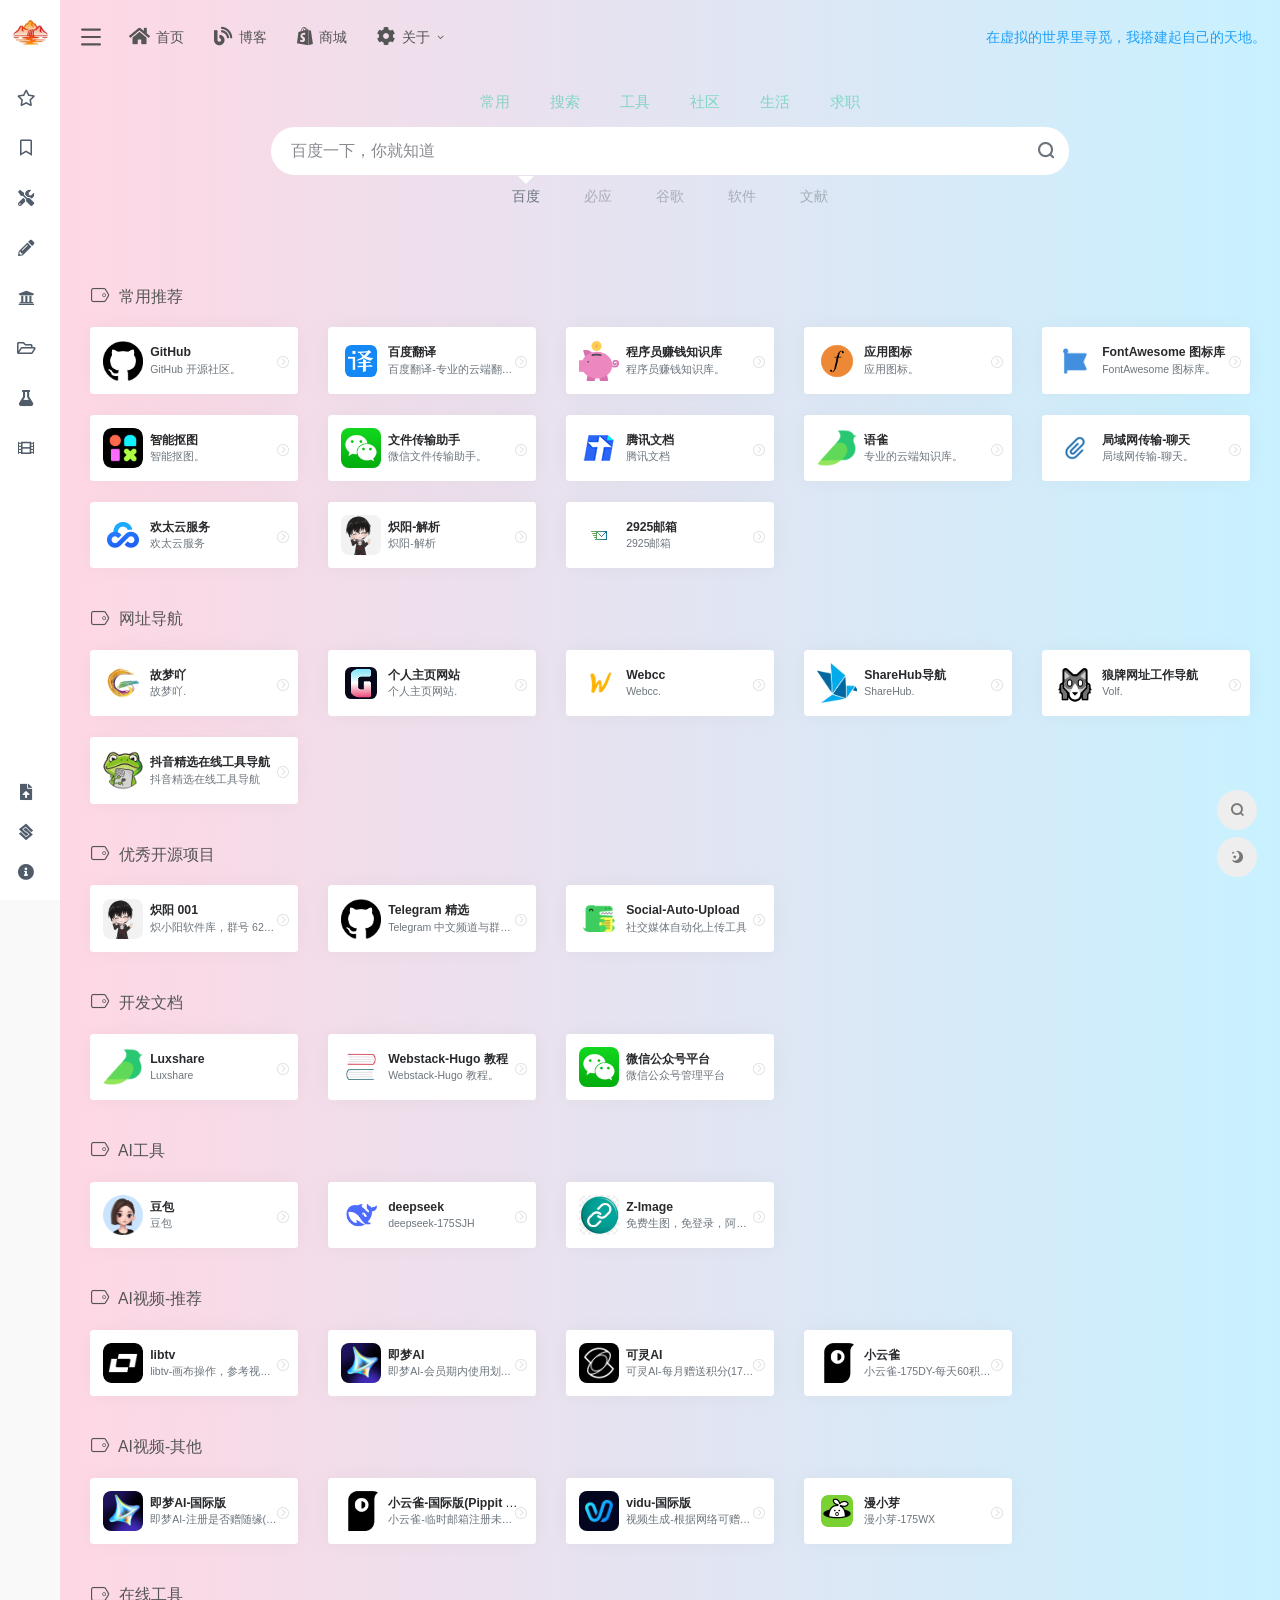
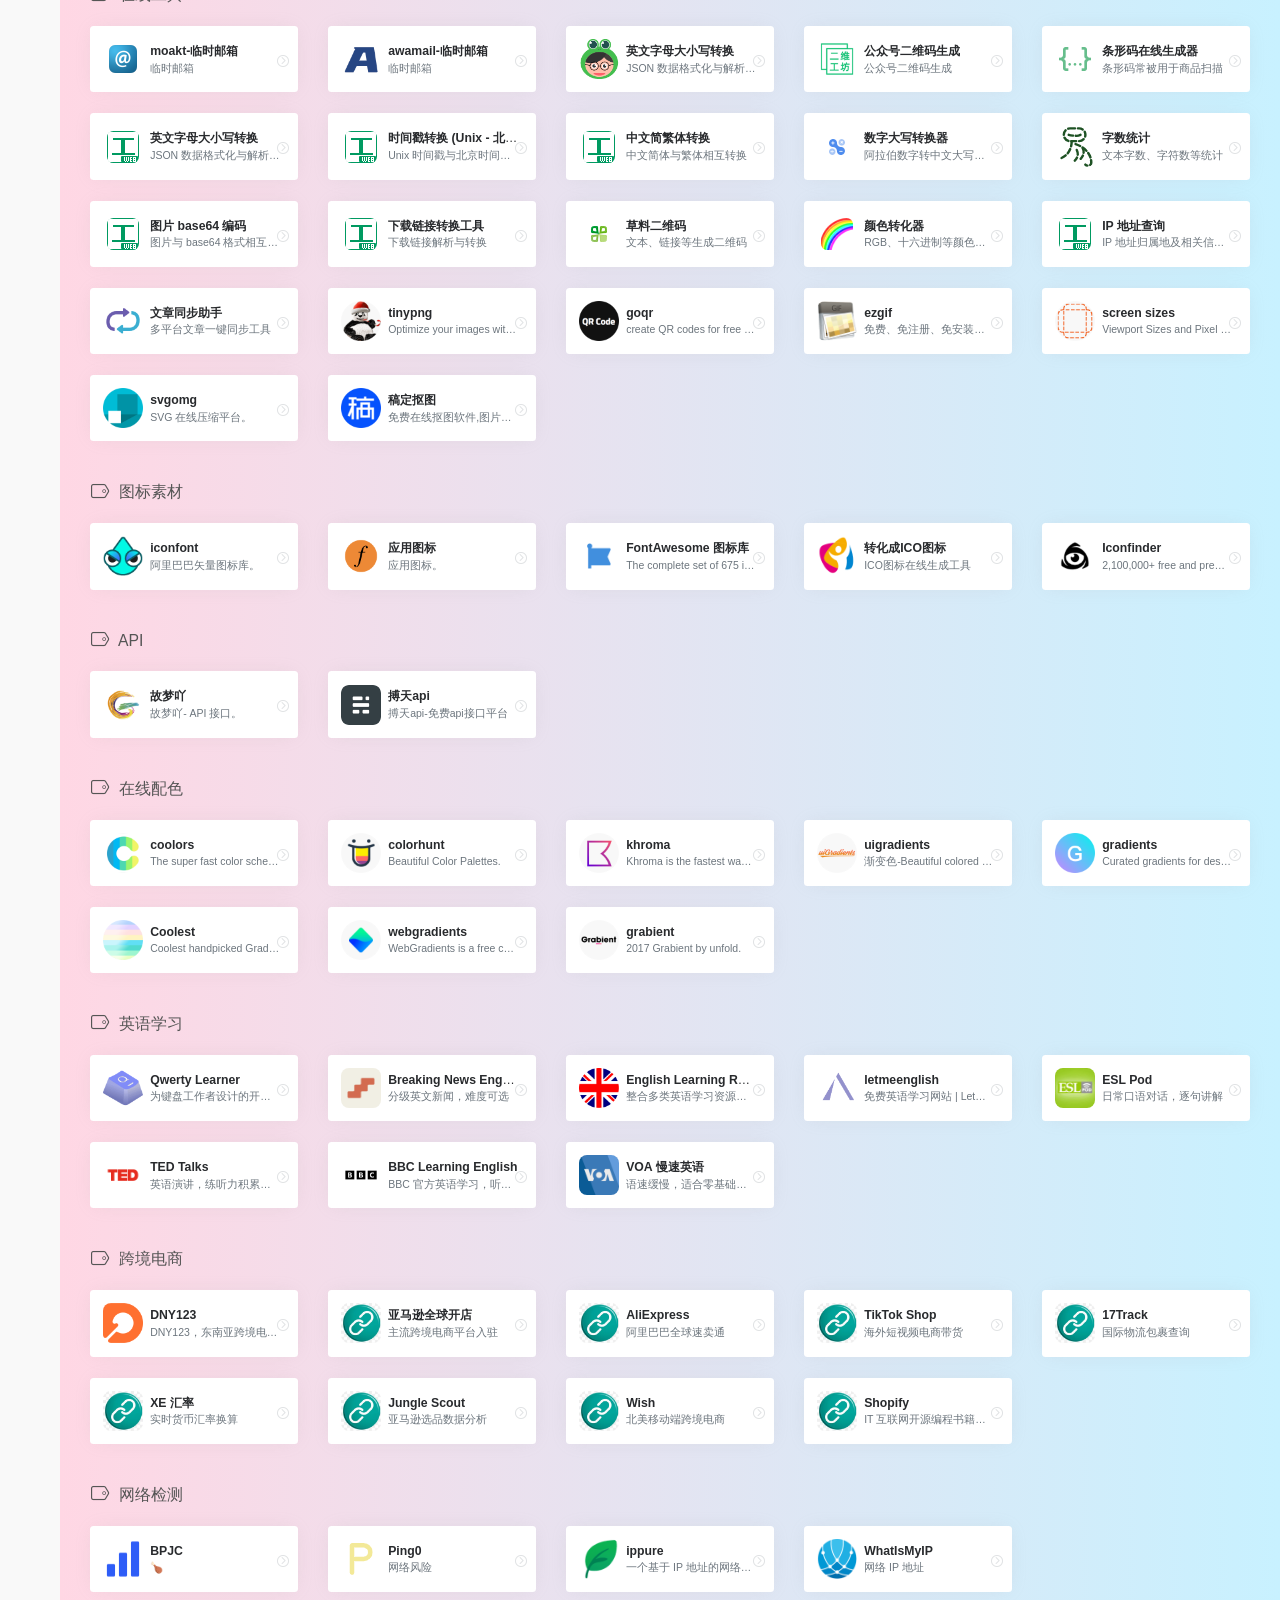
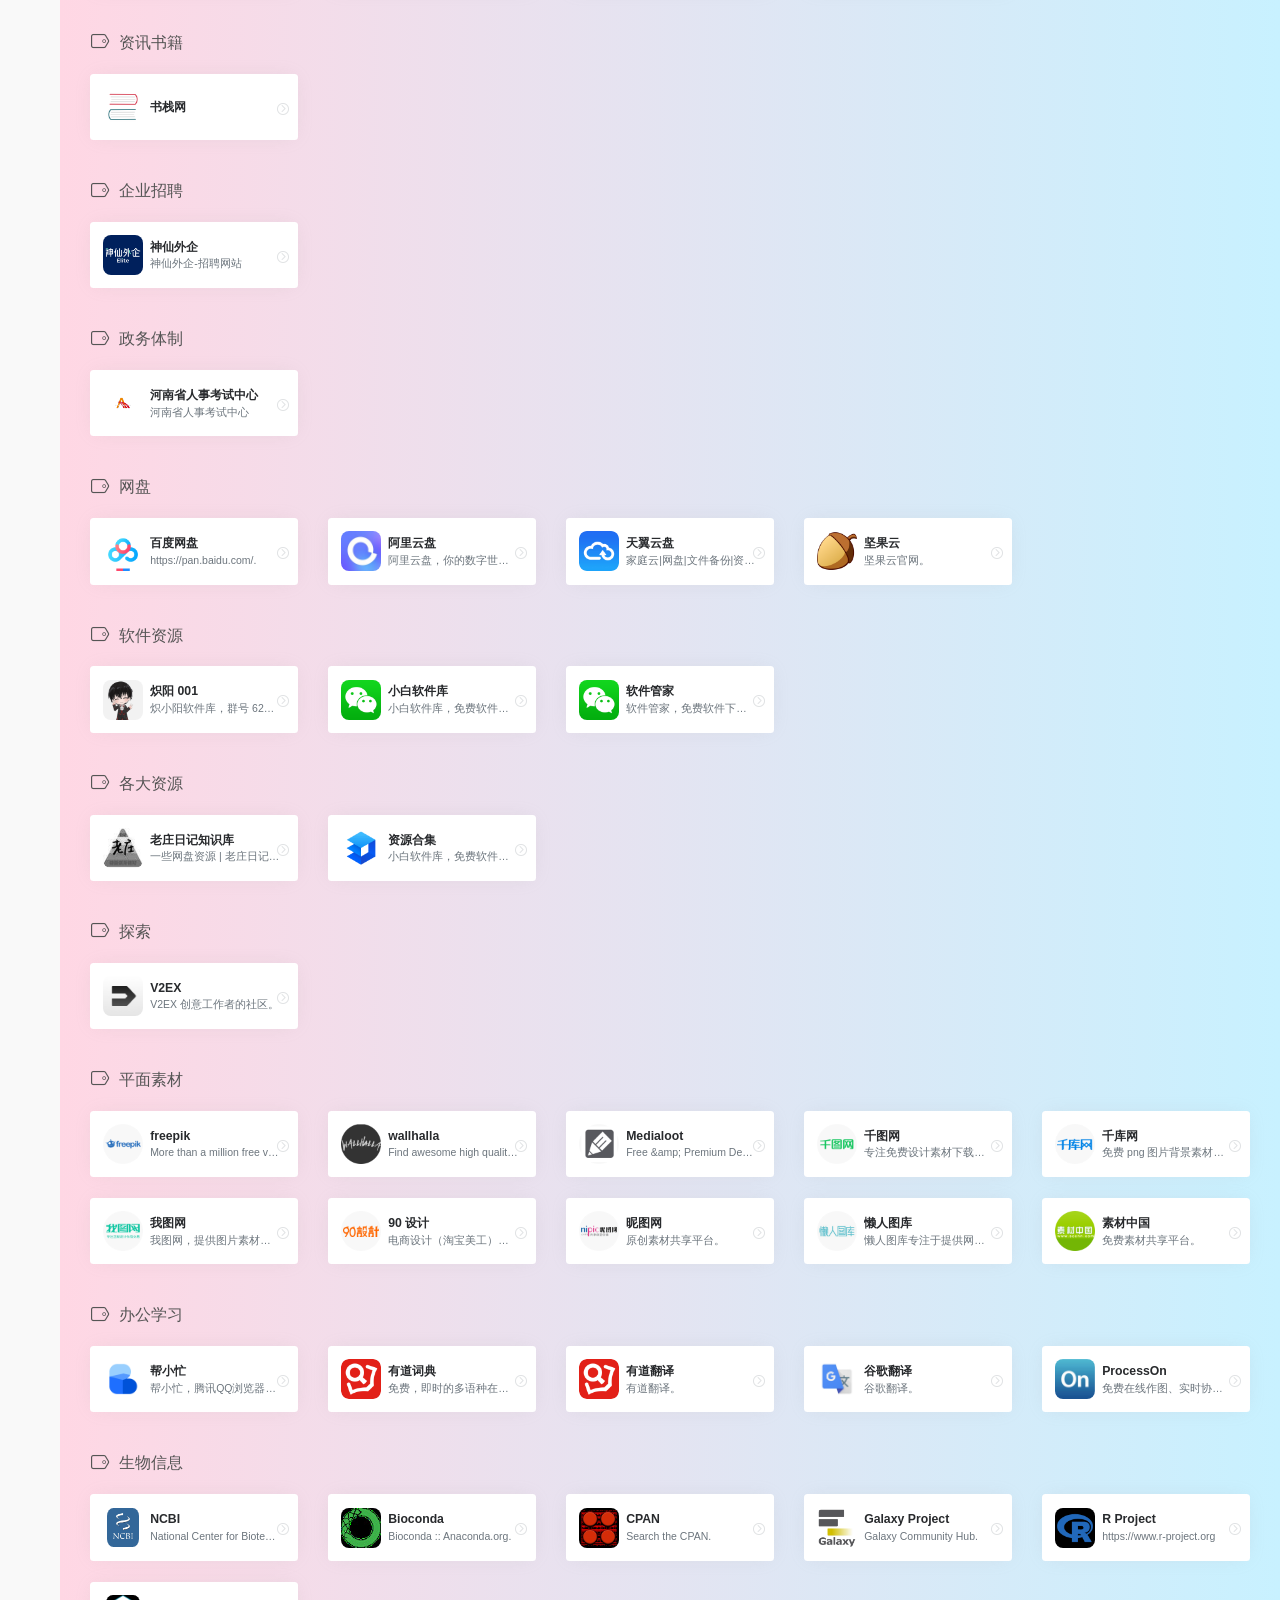
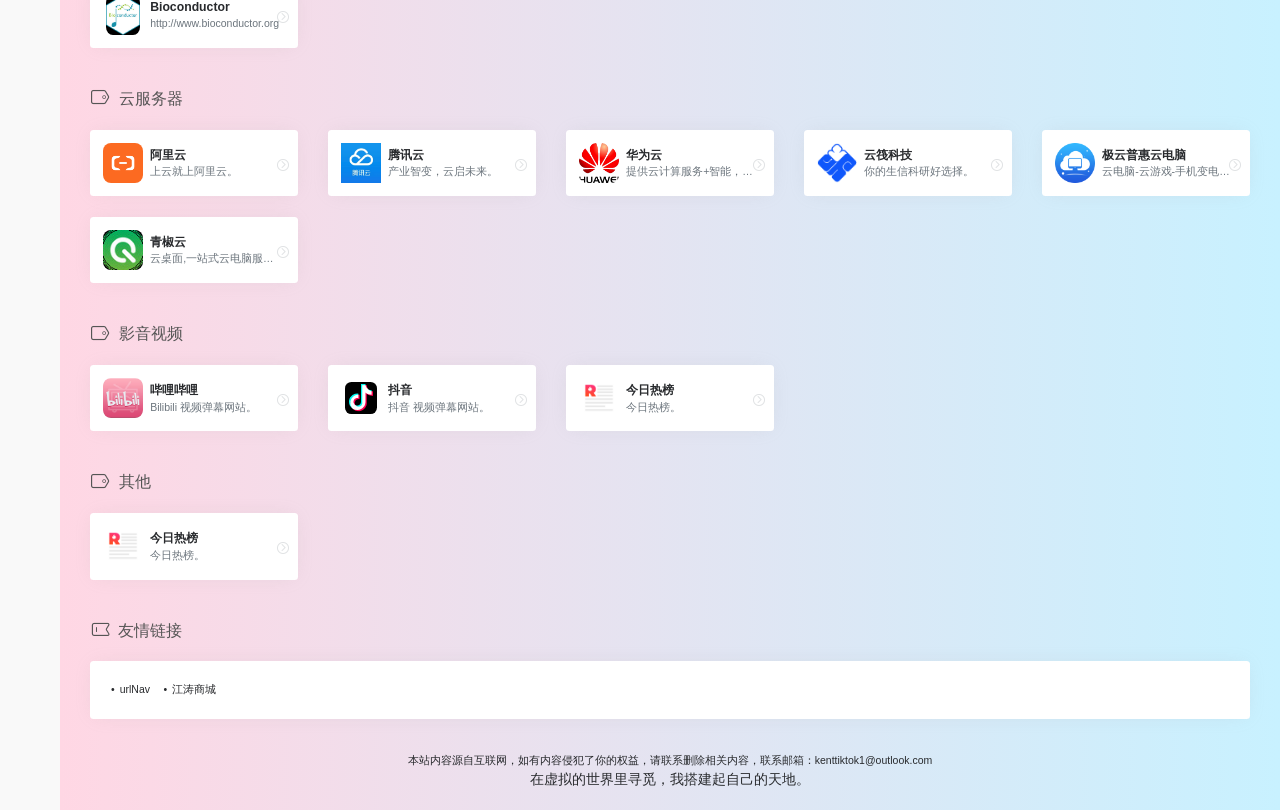
==== commit 99a277cb: "fix: 无论是否有子项，点击时都平滑滚动到目标位置并更新URL锚点" ====
--- a/index.html
+++ b/index.html
@@ -1076,7 +1076,7 @@
                                     <div class="url-img mr-2 d-flex align-items-center justify-content-center">
                                         
 					    
-                                            <img class="lazy" src="assets/images/logos/%e6%ac%a2%e5%a4%aa%e4%ba%91%e6%9c%8d%e5%8a%a1.ico" data-src="assets/images/logos/%e6%ac%a2%e5%a4%aa%e4%ba%91%e6%9c%8d%e5%8a%a1.ico"
+                                            <img class="lazy" src="assets/images/logos/%e6%ac%a2%e5%a4%aa%e4%ba%91%e6%9c%8d%e5%8a%a1.png" data-src="assets/images/logos/%e6%ac%a2%e5%a4%aa%e4%ba%91%e6%9c%8d%e5%8a%a1.png"
                                                 onerror="javascript:this.src='assets\/images\/logos\/default.webp'" alt="欢太云服务">
 					    
                                         
@@ -1359,7 +1359,7 @@
                                     <div class="url-img mr-2 d-flex align-items-center justify-content-center">
                                         
 					    
-					    <img class="lazy" src="assets/images/logos/%e6%8a%96%e9%9f%b3%e7%b2%be%e9%80%89%e5%9c%a8%e7%ba%bf%e5%b7%a5%e5%85%b7%e5%af%bc%e8%88%aa.ico" data-src="assets/images/logos/%e6%8a%96%e9%9f%b3%e7%b2%be%e9%80%89%e5%9c%a8%e7%ba%bf%e5%b7%a5%e5%85%b7%e5%af%bc%e8%88%aa.ico"
+					    <img class="lazy" src="assets/images/logos/%e6%8a%96%e9%9f%b3%e7%b2%be%e9%80%89%e5%9c%a8%e7%ba%bf%e5%b7%a5%e5%85%b7%e5%af%bc%e8%88%aa.png" data-src="assets/images/logos/%e6%8a%96%e9%9f%b3%e7%b2%be%e9%80%89%e5%9c%a8%e7%ba%bf%e5%b7%a5%e5%85%b7%e5%af%bc%e8%88%aa.png"
                                                 onerror="javascript:this.src='assets\/images\/logos\/default.webp'" alt="抖音精选在线工具导航">
 					    
                                         
@@ -2317,7 +2317,7 @@
                                     <div class="url-img mr-2 d-flex align-items-center justify-content-center">
                                         
 					    
-					    <img class="lazy" src="assets/images/logos/dx.png" data-src="assets/images/logos/dx.png"
+					    <img class="lazy" src="assets/images/logos/gaodun.png" data-src="assets/images/logos/gaodun.png"
                                                 onerror="javascript:this.src='assets\/images\/logos\/default.webp'" alt="数字大写转换器">
 					    
                                         
@@ -2350,7 +2350,7 @@
                                     <div class="url-img mr-2 d-flex align-items-center justify-content-center">
                                         
 					    
-					    <img class="lazy" src="assets/images/logos/wd.ico" data-src="assets/images/logos/wd.ico"
+					    <img class="lazy" src="assets/images/logos/eteste.svg" data-src="assets/images/logos/eteste.svg"
                                                 onerror="javascript:this.src='assets\/images\/logos\/default.webp'" alt="字数统计">
 					    
                                         
@@ -2441,39 +2441,6 @@
                     <div class="url-body default">
 			
 			
-                            <a href="http://cal.apple886.com/" target="_blank" data-id="" data-url="http://cal.apple886.com/"
-                            class="card no-c mb-4" data-toggle="tooltip" data-placement="bottom" data-original-title="科学计算与日常计算工具">
-			
-                            <div class="card-body">
-                                <div class="url-content d-flex align-items-center">
-                                    <div class="url-img mr-2 d-flex align-items-center justify-content-center">
-                                        
-					    
-					    <img class="lazy" src="assets/images/logos/cal.png" data-src="assets/images/logos/cal.png"
-                                                onerror="javascript:this.src='assets\/images\/logos\/default.webp'" alt="网上计算器">
-					    
-                                        
-                                    </div>
-                                    <div class="url-info flex-fill">
-                                        <div class="text-sm overflowClip_1">
-                                            <strong>网上计算器</strong>
-                                        </div>
-                                        <p class="overflowClip_1 m-0 text-muted text-xs">科学计算与日常计算工具</p>
-                                    </div>
-                                </div>
-                            </div>
-                        </a>
-                        <a href="http://cal.apple886.com/" class="togo text-center text-muted is-views" data-id="689"
-                            data-toggle="tooltip" data-placement="right" title="直达" rel="nofollow">
-                            <i class="iconfont icon-goto"></i>
-                        </a>
-                    </div>
-                </div>
-                
-                <div class="url-card col-6  col-sm-6 col-md-4 col-xl-5a col-xxl-6a">
-                    <div class="url-body default">
-			
-			
                             <a href="https://cli.im/" target="_blank" data-id="" data-url="https://cli.im/"
                             class="card no-c mb-4" data-toggle="tooltip" data-placement="bottom" data-original-title="文本、链接等生成二维码">
 			
@@ -2515,7 +2482,7 @@
                                     <div class="url-img mr-2 d-flex align-items-center justify-content-center">
                                         
 					    
-					    <img class="lazy" src="assets/images/logos/sioe.ico" data-src="assets/images/logos/sioe.ico"
+					    <img class="lazy" src="assets/images/logos/sioe.png" data-src="assets/images/logos/sioe.png"
                                                 onerror="javascript:this.src='assets\/images\/logos\/default.webp'" alt="颜色转化器">
 					    
                                         
@@ -2581,7 +2548,7 @@
                                     <div class="url-img mr-2 d-flex align-items-center justify-content-center">
                                         
 					    
-					    <img class="lazy" src="assets/images/logos/wechatsync.jpg" data-src="assets/images/logos/wechatsync.jpg"
+					    <img class="lazy" src="assets/images/logos/wechatsync.png" data-src="assets/images/logos/wechatsync.png"
                                                 onerror="javascript:this.src='assets\/images\/logos\/default.webp'" alt="文章同步助手">
 					    
                                         
@@ -4034,7 +4001,7 @@
                                     <div class="url-img mr-2 d-flex align-items-center justify-content-center">
                                         
 					    
-					    <img class="lazy" src="assets/images/logos/ippure.ico" data-src="assets/images/logos/ippure.ico"
+					    <img class="lazy" src="assets/images/logos/ippure.png" data-src="assets/images/logos/ippure.png"
                                                 onerror="javascript:this.src='assets\/images\/logos\/default.webp'" alt="ippure">
 					    
                                         
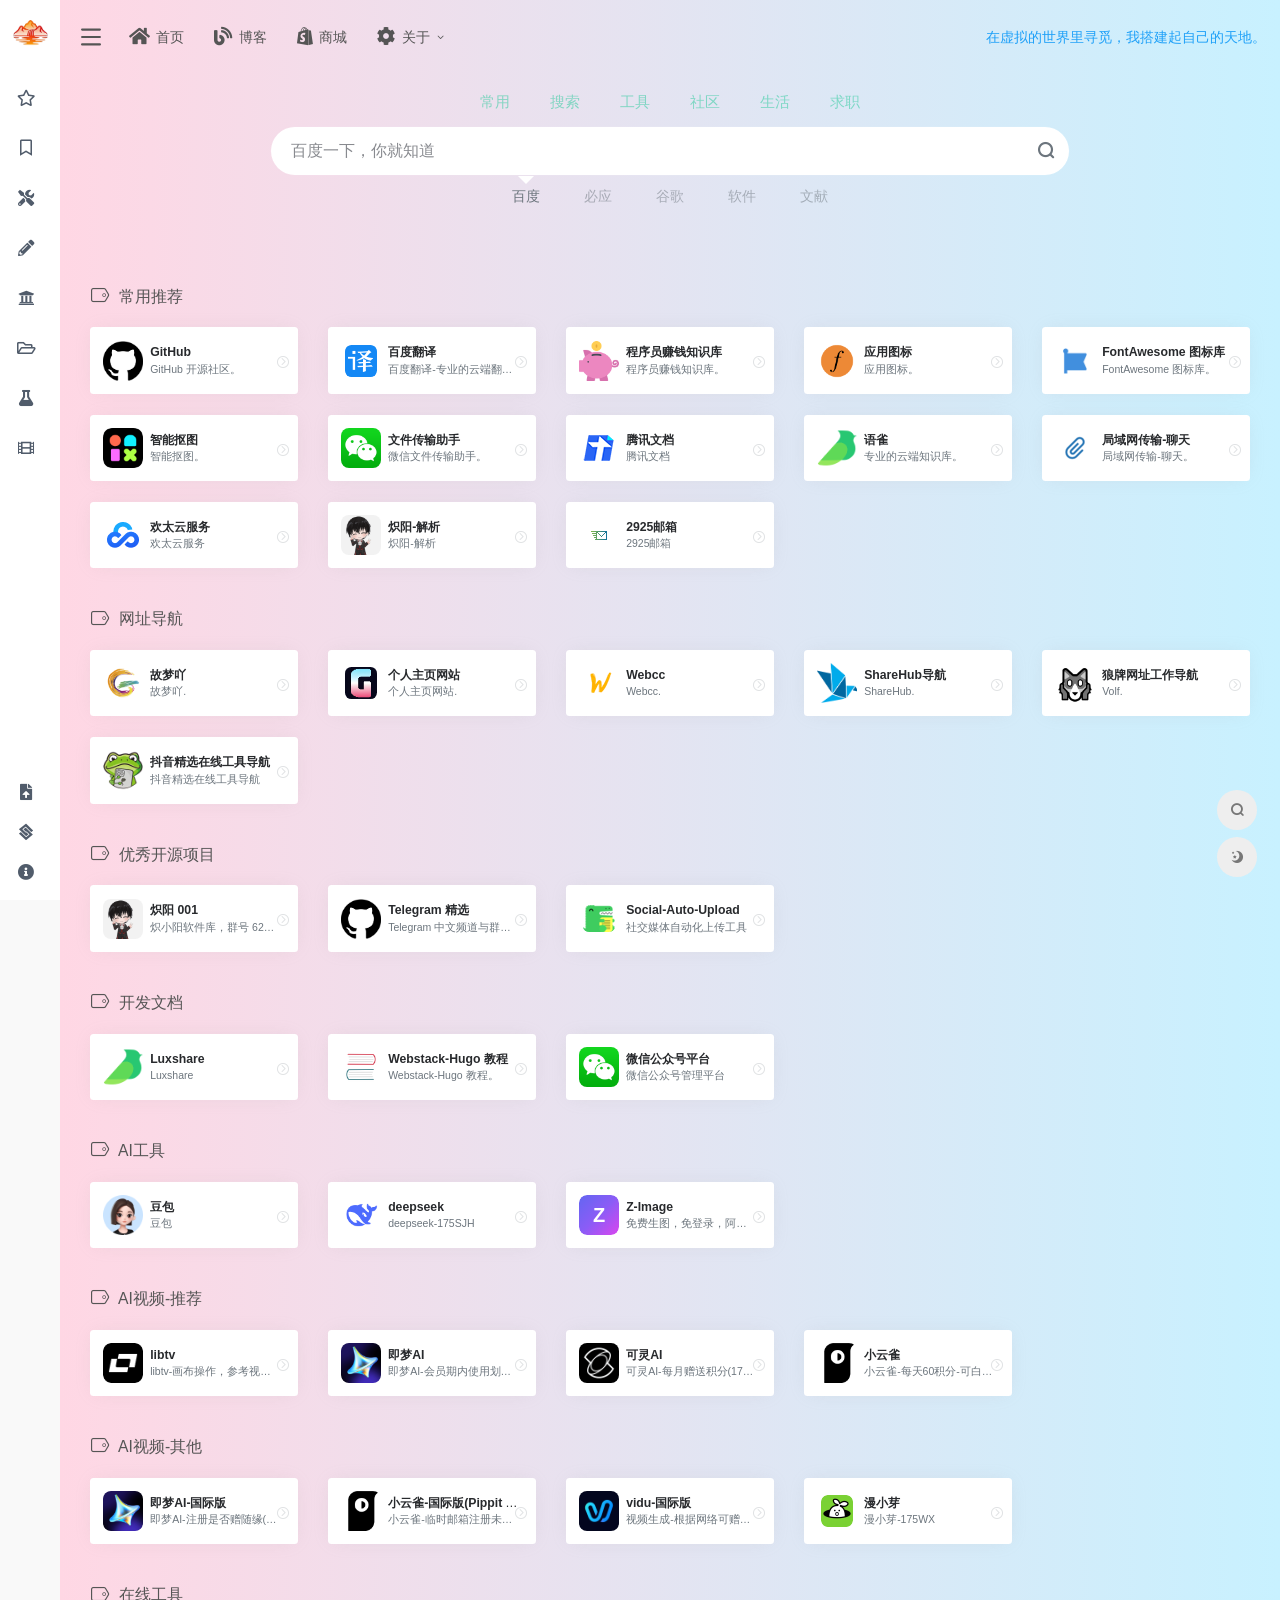
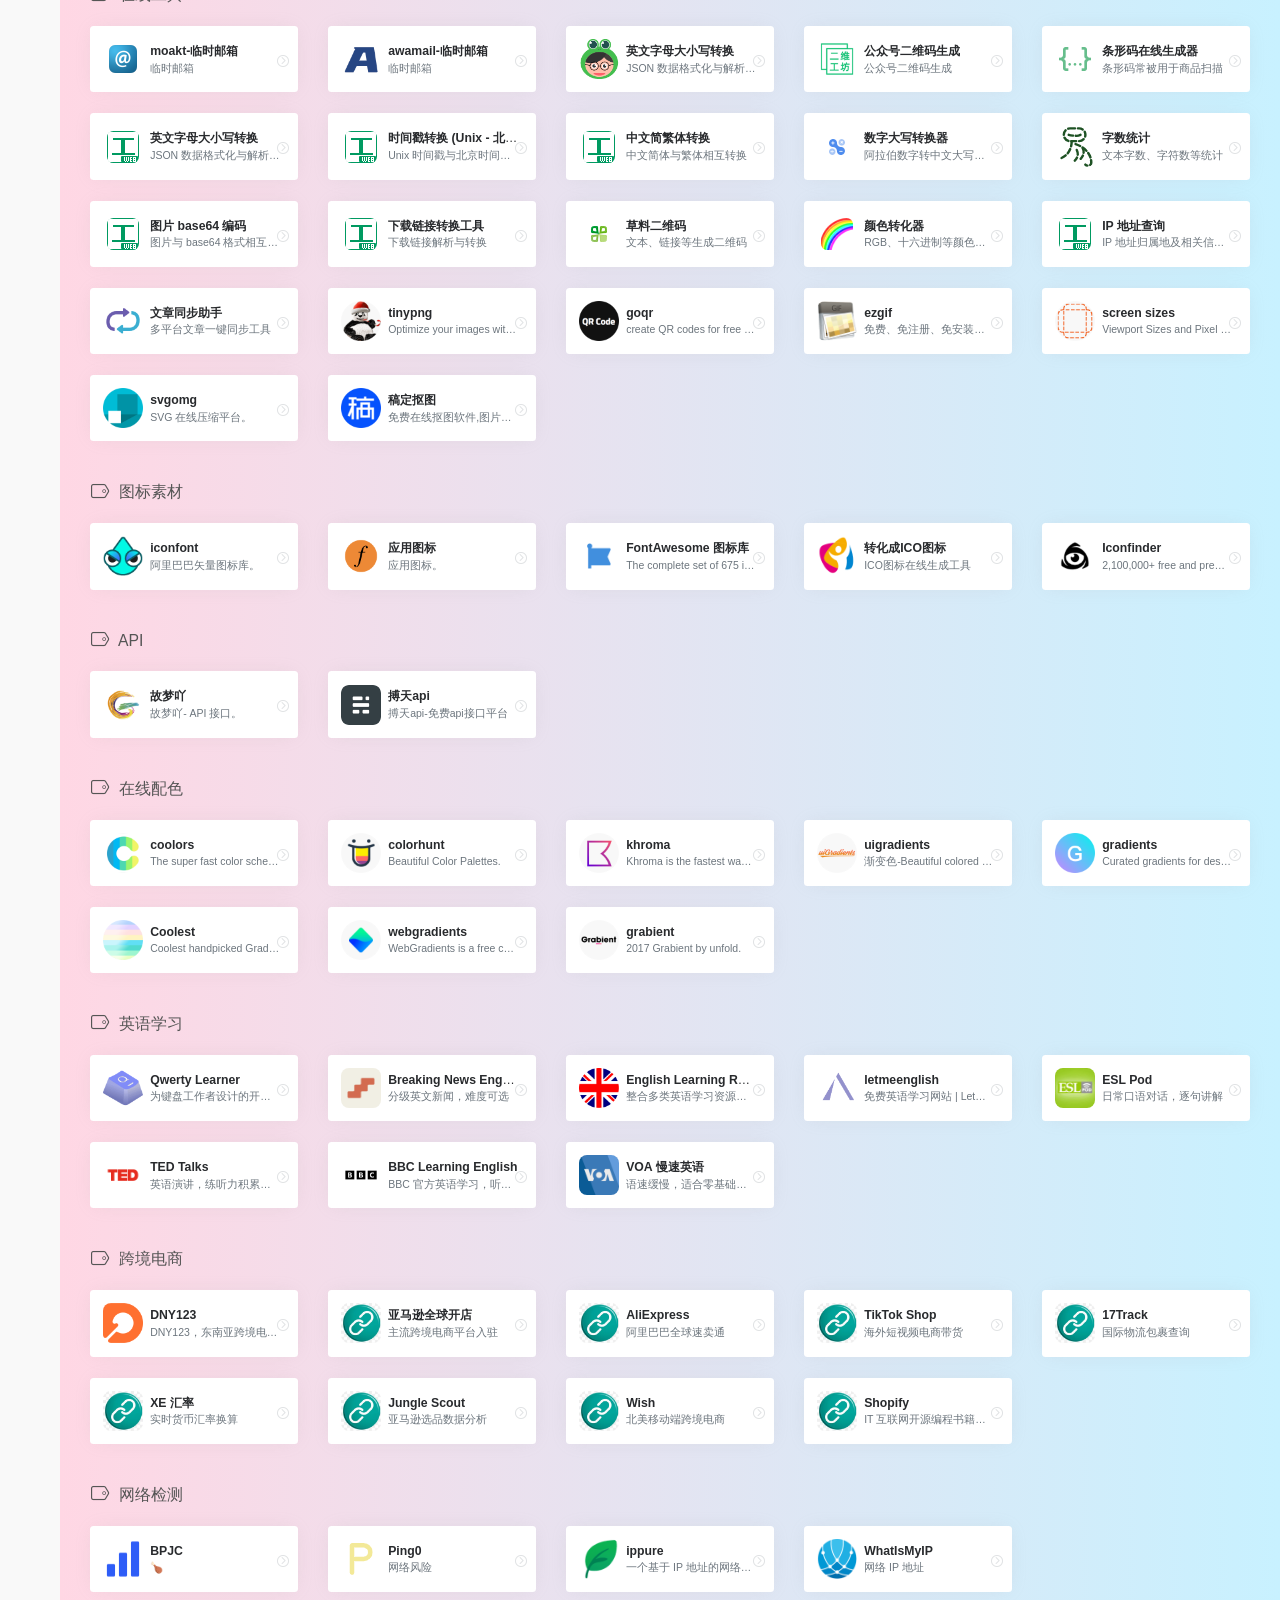
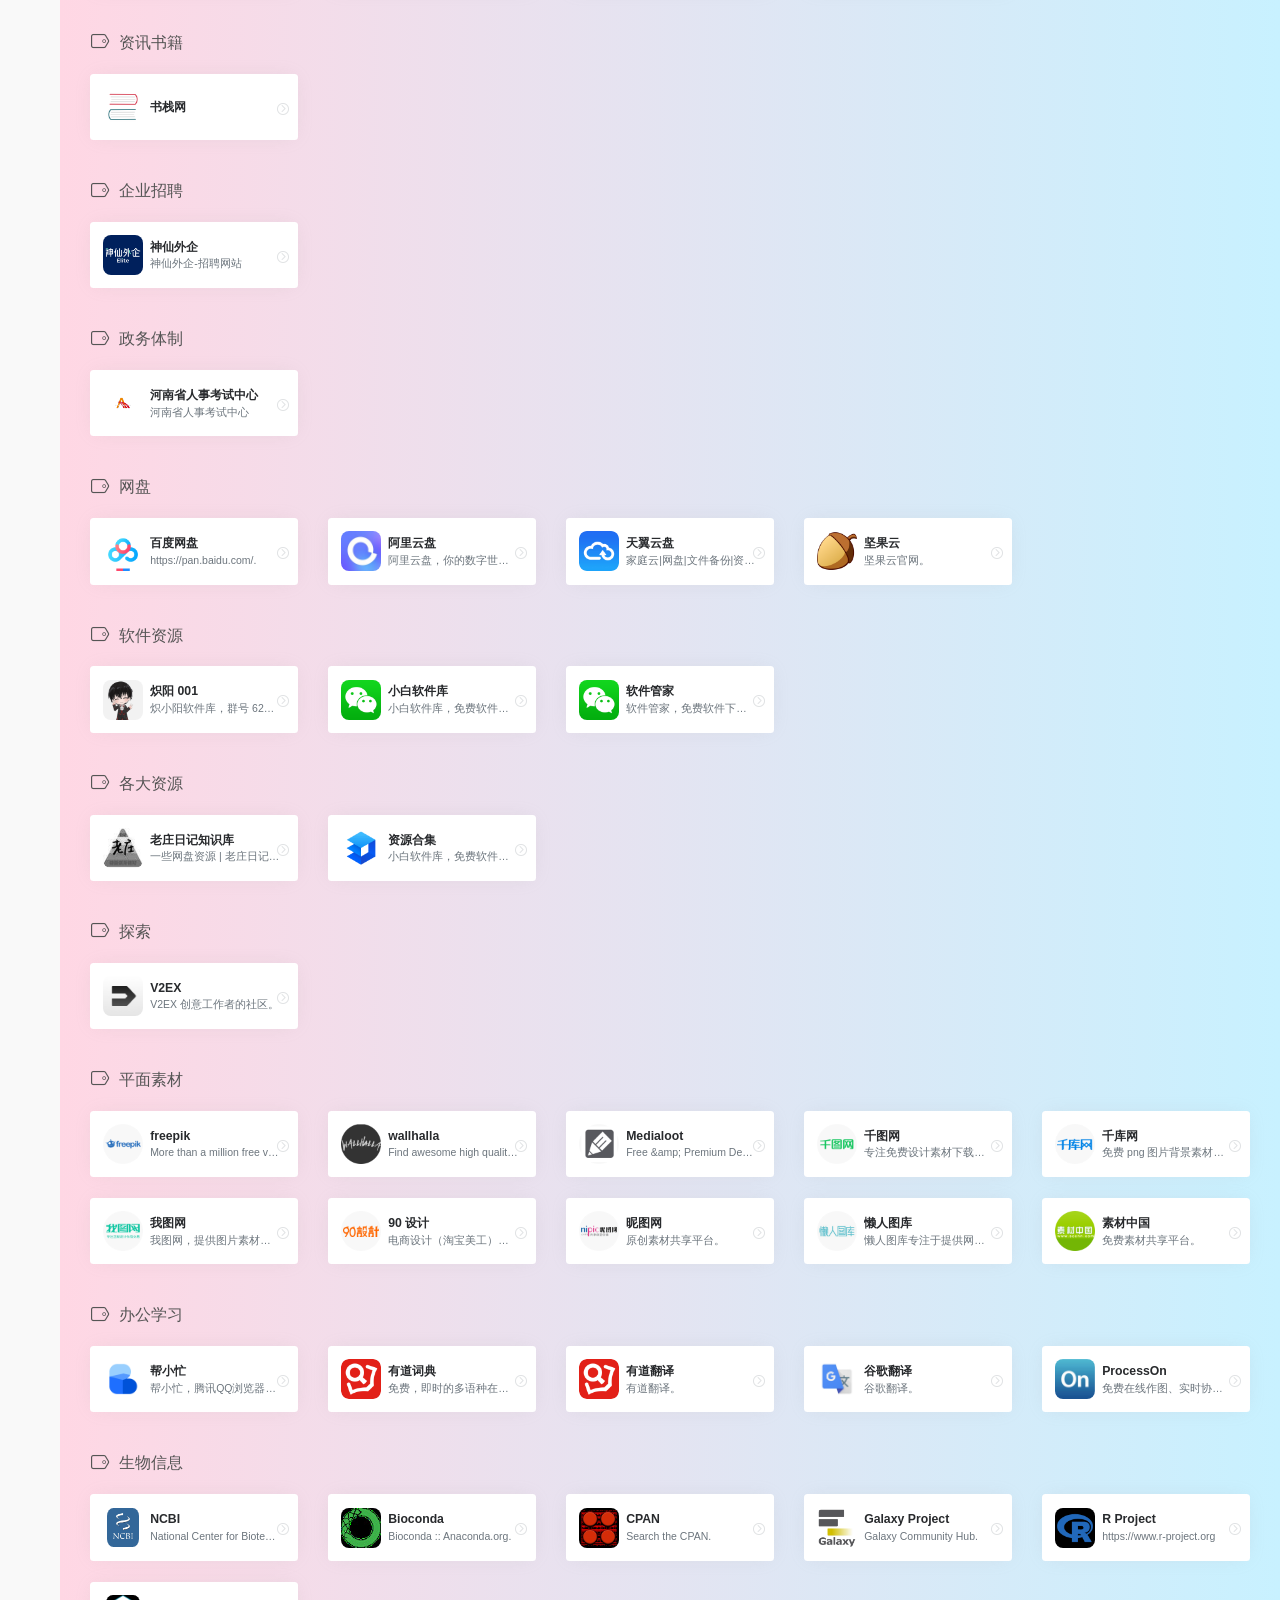
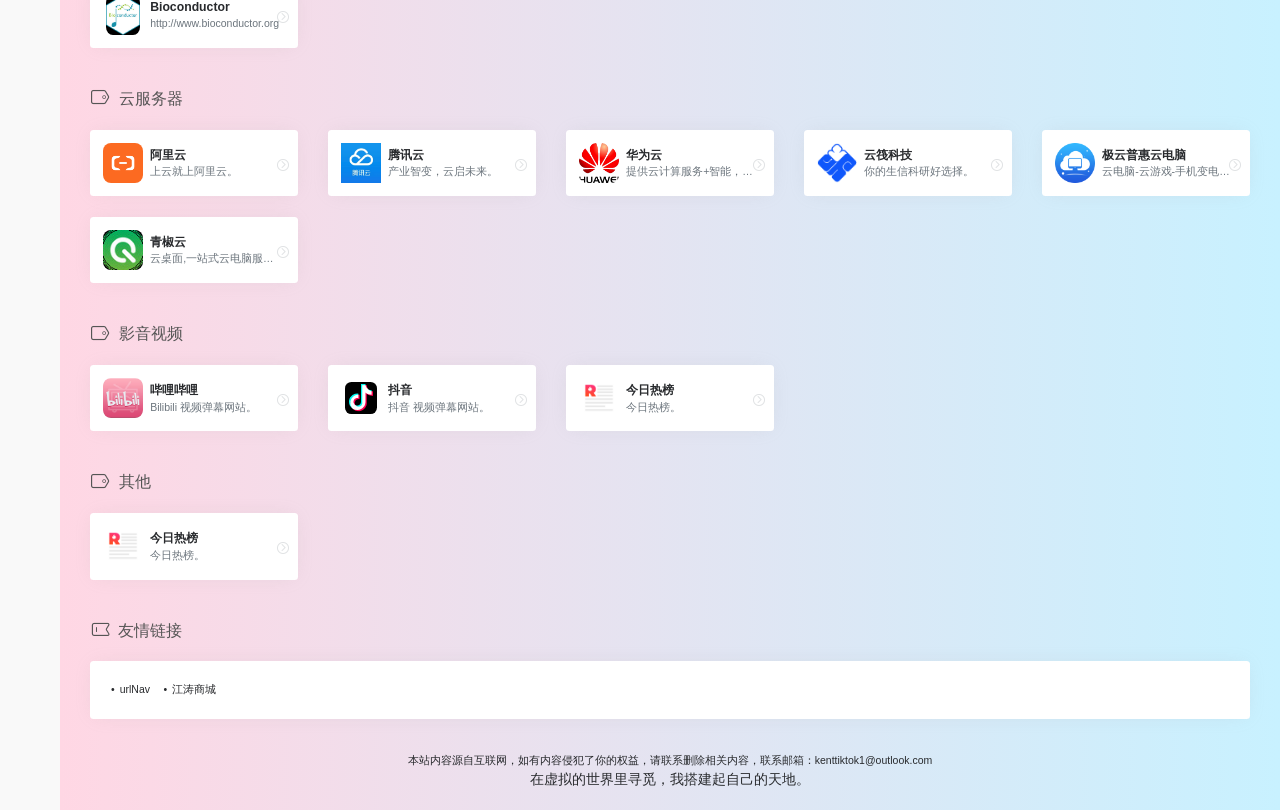
==== commit 6cddb3c6: "添加一些网站" ====
--- a/index.html
+++ b/index.html
@@ -1708,7 +1708,7 @@
                                     <div class="url-img mr-2 d-flex align-items-center justify-content-center">
                                         
 					    
-					    <img class="lazy" src="assets/images/logos/Z-Image.ico" data-src="assets/images/logos/Z-Image.ico"
+					    <img class="lazy" src="assets/images/logos/Z-Image.svg" data-src="assets/images/logos/Z-Image.svg"
                                                 onerror="javascript:this.src='assets\/images\/logos\/default.webp'" alt="Z-Image">
 					    
                                         
@@ -1849,7 +1849,7 @@
 			
 			
                             <a href="https://xyq.jianying.com/home" target="_blank" data-id="" data-url="https://xyq.jianying.com/home"
-                            class="card no-c mb-4" data-toggle="tooltip" data-placement="bottom" data-original-title="小云雀-175DY-每天60积分-可白嫖">
+                            class="card no-c mb-4" data-toggle="tooltip" data-placement="bottom" data-original-title="小云雀-每天60积分-可白嫖(175DY)">
 			
                             <div class="card-body">
                                 <div class="url-content d-flex align-items-center">
@@ -1865,7 +1865,7 @@
                                         <div class="text-sm overflowClip_1">
                                             <strong>小云雀</strong>
                                         </div>
-                                        <p class="overflowClip_1 m-0 text-muted text-xs">小云雀-175DY-每天60积分-可白嫖</p>
+                                        <p class="overflowClip_1 m-0 text-muted text-xs">小云雀-每天60积分-可白嫖(175DY)</p>
                                     </div>
                                 </div>
                             </div>
@@ -1964,7 +1964,7 @@
 			
 			
                             <a href="https://www.vidu.com/zh/home/recommend" target="_blank" data-id="" data-url="https://www.vidu.com/zh/home/recommend"
-                            class="card no-c mb-4" data-toggle="tooltip" data-placement="bottom" data-original-title="视频生成-根据网络可赠送20积分(ktk_out,river_out)">
+                            class="card no-c mb-4" data-toggle="tooltip" data-placement="bottom" data-original-title="视频生成-根据网络可赠送20积分-Vidu Claw试用三天-试用期内每天有60s视频额度(ktk_out,river_out)">
 			
                             <div class="card-body">
                                 <div class="url-content d-flex align-items-center">
@@ -1980,7 +1980,7 @@
                                         <div class="text-sm overflowClip_1">
                                             <strong>vidu-国际版</strong>
                                         </div>
-                                        <p class="overflowClip_1 m-0 text-muted text-xs">视频生成-根据网络可赠送20积分(ktk_out,river_out)</p>
+                                        <p class="overflowClip_1 m-0 text-muted text-xs">视频生成-根据网络可赠送20积分-Vidu Claw试用三天-试用期内每天有60s视频额度(ktk_out,river_out)</p>
                                     </div>
                                 </div>
                             </div>
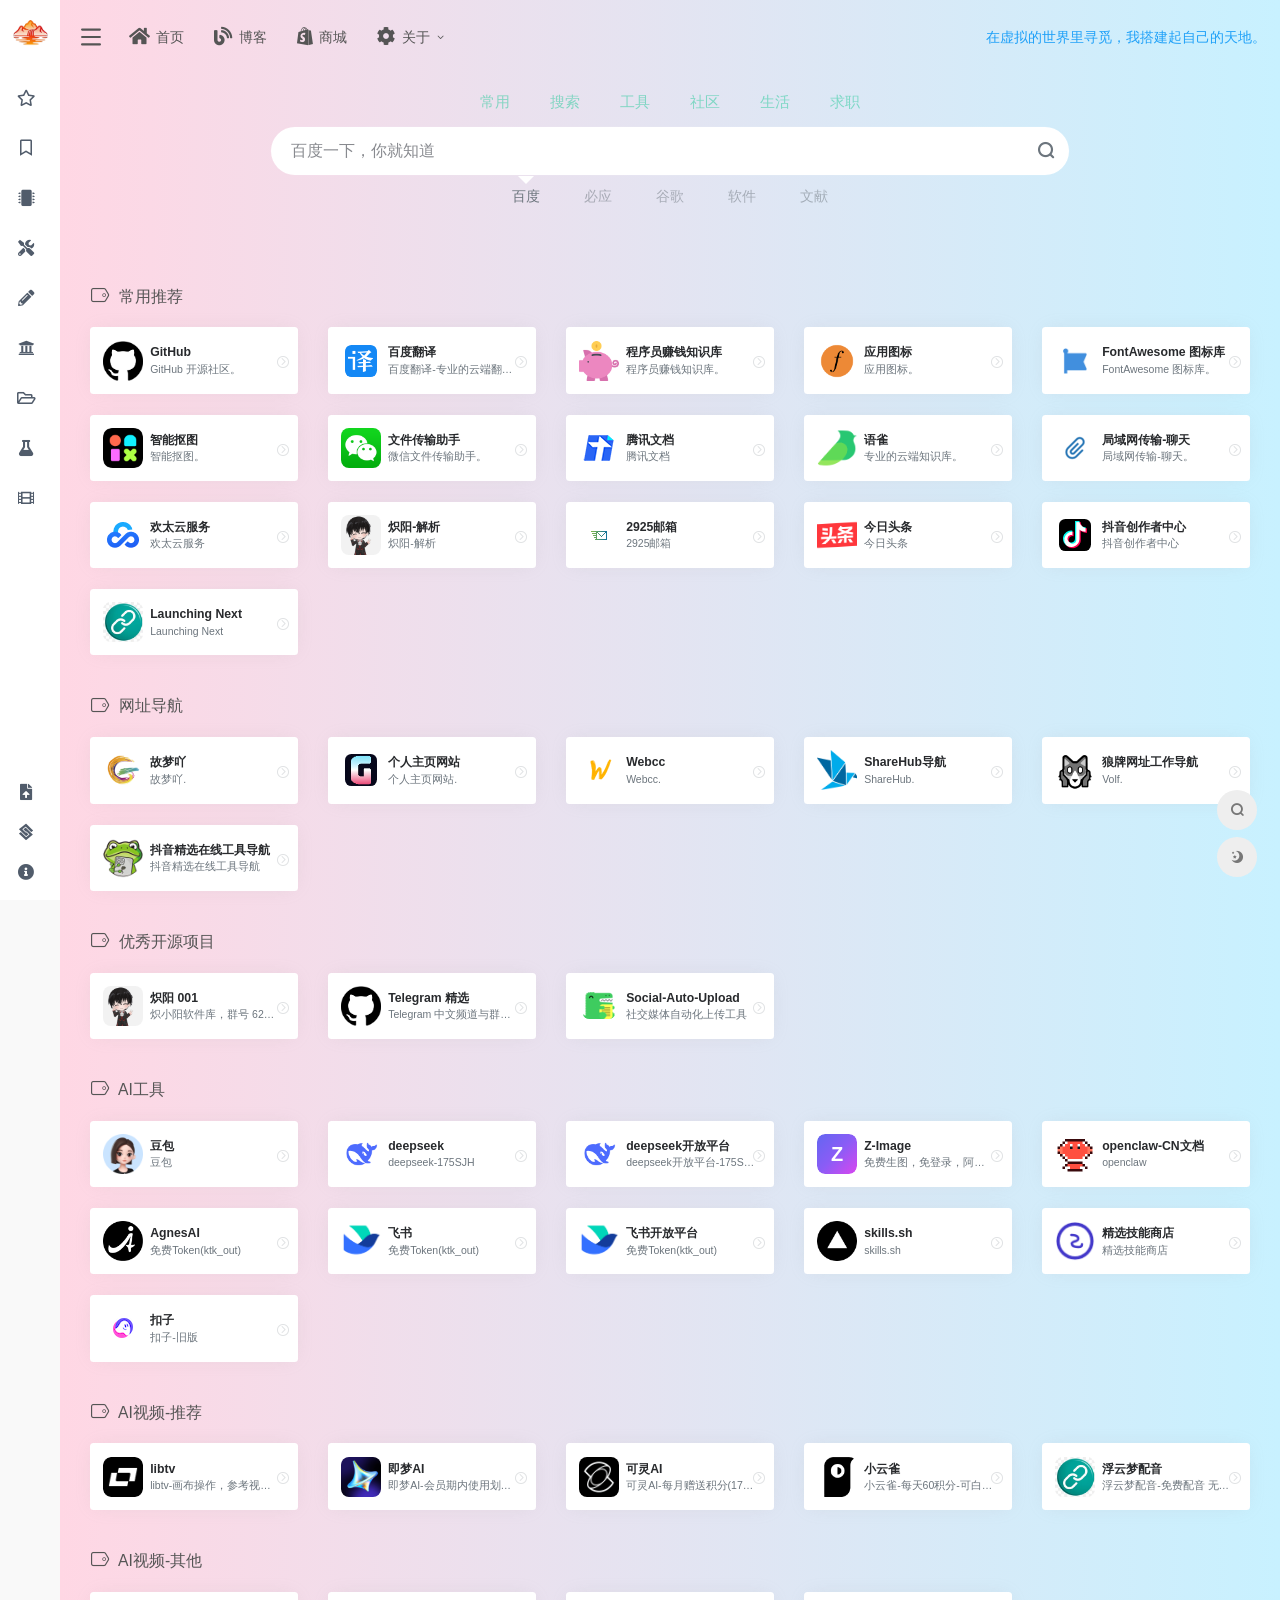
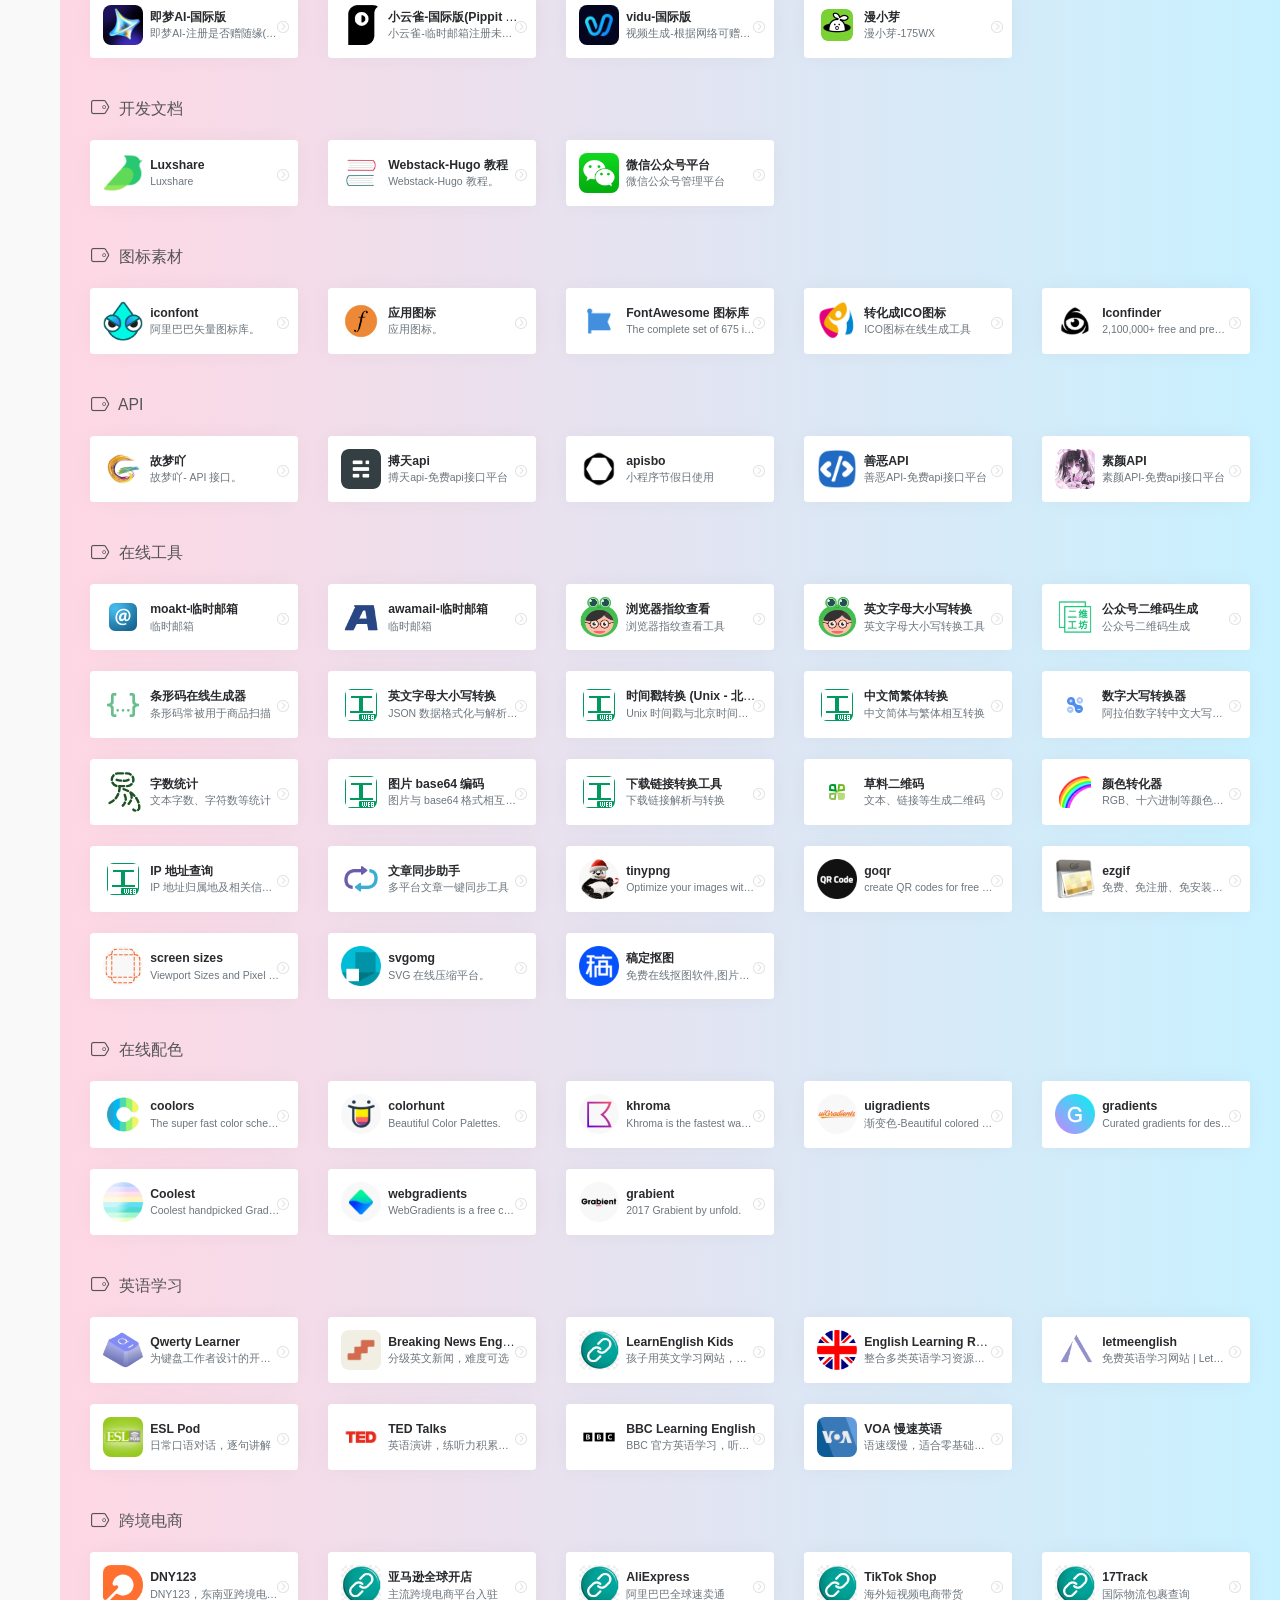
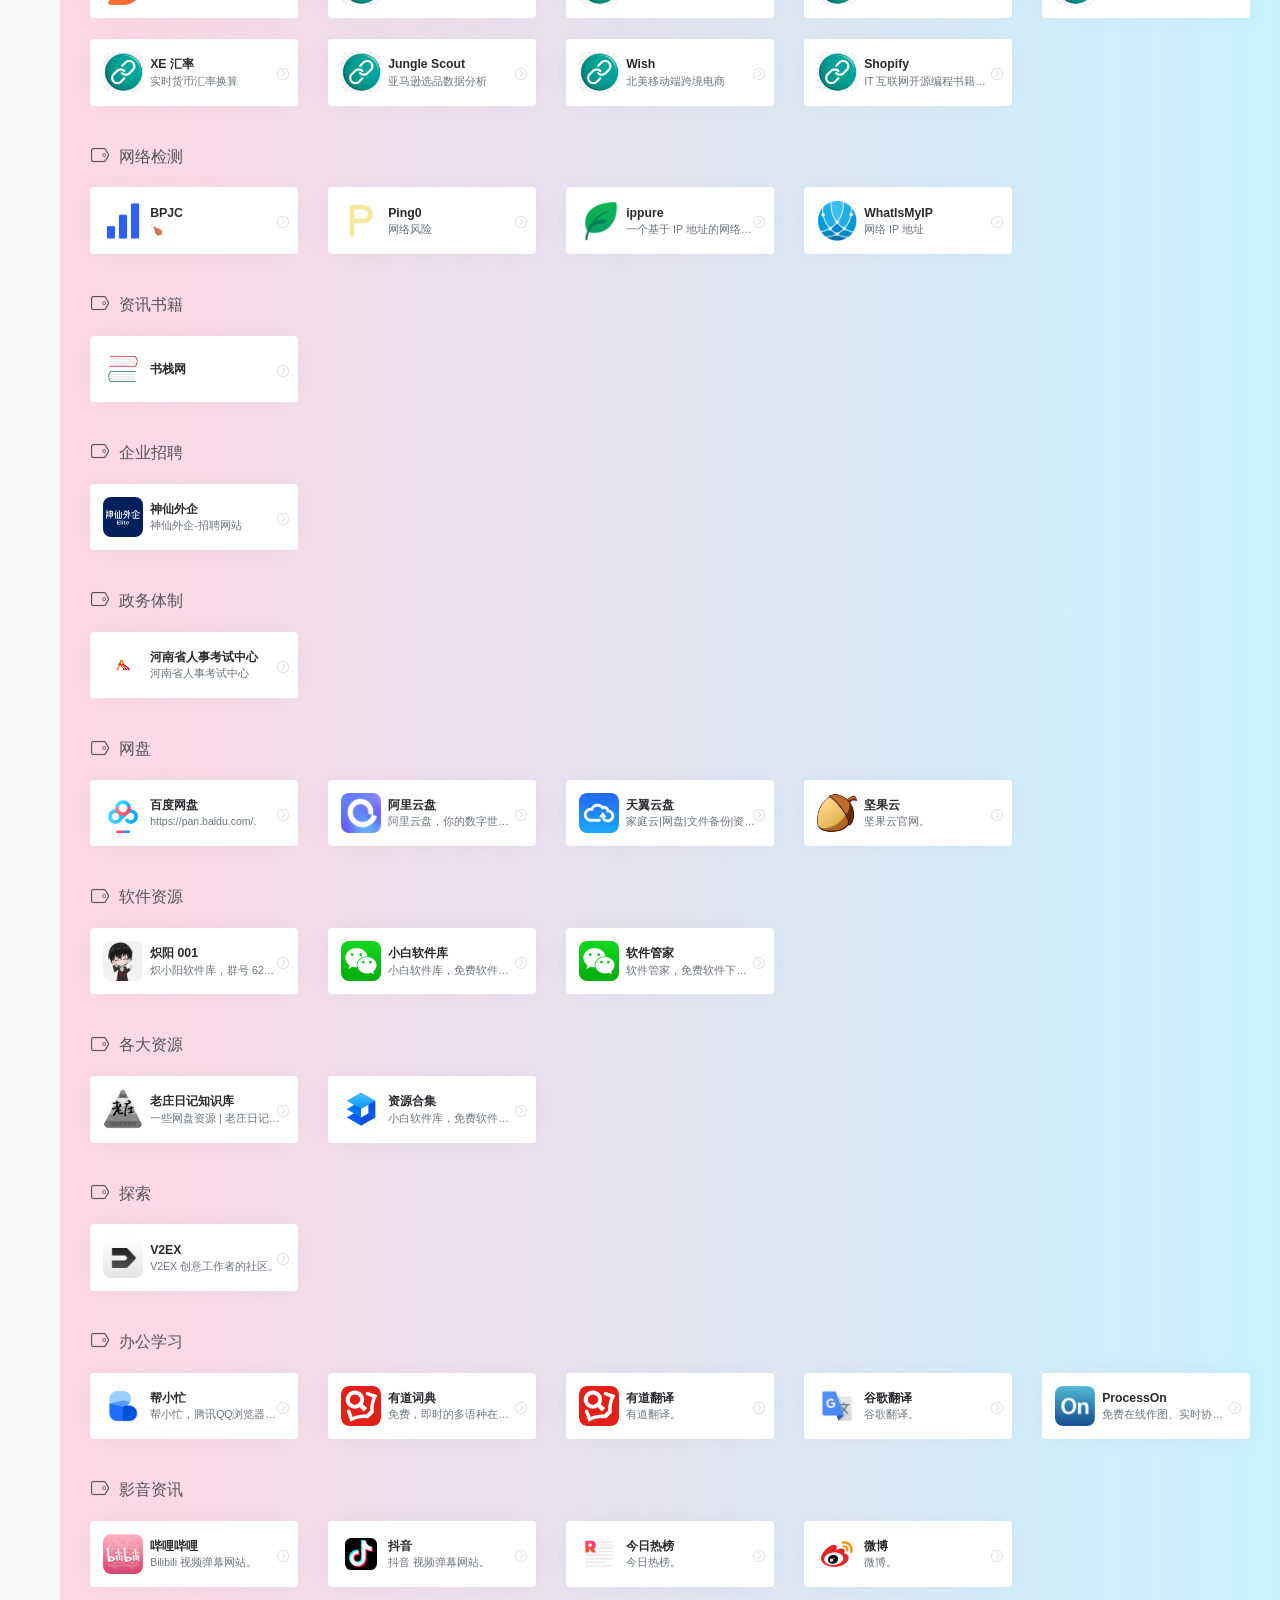
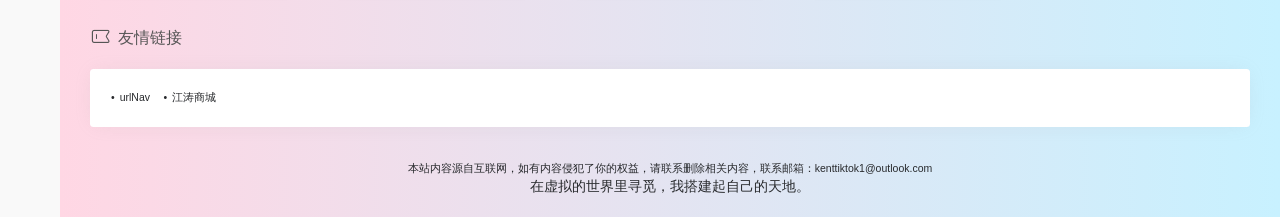
==== commit 639ae049: "添加一些网站" ====
--- a/index.html
+++ b/index.html
@@ -179,6 +179,25 @@
                                 
                                     
                                     <li class="sidebar-item">
+                                        <a href="#0db0a530bff4dee7eef6f5af1bd99309" class="smooth change-href" data-change="#0db0a530bff4dee7eef6f5af1bd99309">    
+                                            <i class="fas fa-microchip icon-fw icon-lg mr-2"></i>
+                                            <span>AI</span>
+                                            <i class="iconfont icon-arrow-r-m sidebar-more text-sm"></i>
+                                        </a>
+                                        <ul>
+                                            
+                                            <li><a href="#0db0a530bff4dee7eef6f5af1bd99309" class="smooth"><span>AI工具</span></a></li>
+                                            
+                                            <li><a href="#13d64b588c11e9d087b3b335edce72c2" class="smooth"><span>AI视频-推荐</span></a></li>
+                                            
+                                            <li><a href="#7faf72bb4e89085ced1bd2b7a817c240" class="smooth"><span>AI视频-其他</span></a></li>
+                                            
+                                        </ul>
+                                    </li> 
+                                    
+                                
+                                    
+                                    <li class="sidebar-item">
                                         <a href="#a5b57a8ee8ba67dde7791b3d66730566" class="smooth change-href" data-change="#a5b57a8ee8ba67dde7791b3d66730566">    
                                             <i class="fas fa-tools fa-lg icon-fw icon-lg mr-2"></i>
                                             <span>开发设计</span>
@@ -188,17 +207,11 @@
                                             
                                             <li><a href="#a5b57a8ee8ba67dde7791b3d66730566" class="smooth"><span>开发文档</span></a></li>
                                             
-                                            <li><a href="#0db0a530bff4dee7eef6f5af1bd99309" class="smooth"><span>AI工具</span></a></li>
-                                            
-                                            <li><a href="#13d64b588c11e9d087b3b335edce72c2" class="smooth"><span>AI视频-推荐</span></a></li>
-                                            
-                                            <li><a href="#7faf72bb4e89085ced1bd2b7a817c240" class="smooth"><span>AI视频-其他</span></a></li>
-                                            
-                                            <li><a href="#9c2232288caaa8ec40948cef6a786ac2" class="smooth"><span>在线工具</span></a></li>
-                                            
                                             <li><a href="#7866a35b09d466b9cf0295af54d30d53" class="smooth"><span>图标素材</span></a></li>
                                             
                                             <li><a href="#db974238714ca8de634a7ce1d083a14f" class="smooth"><span>API</span></a></li>
+                                            
+                                            <li><a href="#9c2232288caaa8ec40948cef6a786ac2" class="smooth"><span>在线工具</span></a></li>
                                             
                                             <li><a href="#31e51a60697ff3fb1d1c4934cce67921" class="smooth"><span>在线配色</span></a></li>
                                             
@@ -261,8 +274,6 @@
                                             
                                             <li><a href="#fc6c4c40d21966fbe2273cda34cc458e" class="smooth"><span>探索</span></a></li>
                                             
-                                            <li><a href="#ff65f7f9721757bf11b0b0c95f1b9446" class="smooth"><span>平面素材</span></a></li>
-                                            
                                         </ul>
                                     </li> 
                                     
@@ -278,26 +289,20 @@
                                             
                                             <li><a href="#e0aade1cd567f730e498e248bbd6acdf" class="smooth"><span>办公学习</span></a></li>
                                             
-                                            <li><a href="#89a839e0a347c0be73793d01e52c31ad" class="smooth"><span>生物信息</span></a></li>
-                                            
-                                            <li><a href="#acd617ea241c9daf2f251963bc03c6e3" class="smooth"><span>云服务器</span></a></li>
-                                            
                                         </ul>
                                     </li> 
                                     
                                 
                                     
                                     <li class="sidebar-item">
-                                        <a href="#a4d417d7850fde0cd00e4af576621a63" class="smooth change-href" data-change="#a4d417d7850fde0cd00e4af576621a63">    
+                                        <a href="#e7103f6ecac1938a00f09de67cd392a4" class="smooth change-href" data-change="#e7103f6ecac1938a00f09de67cd392a4">    
                                             <i class="fas fa-film fa-lg icon-fw icon-lg mr-2"></i>
                                             <span>悠闲娱乐</span>
                                             <i class="iconfont icon-arrow-r-m sidebar-more text-sm"></i>
                                         </a>
                                         <ul>
                                             
-                                            <li><a href="#a4d417d7850fde0cd00e4af576621a63" class="smooth"><span>影音视频</span></a></li>
-                                            
-                                            <li><a href="#0d98c74797e49d00bcc4c17c9d557a2b" class="smooth"><span>其他</span></a></li>
+                                            <li><a href="#e7103f6ecac1938a00f09de67cd392a4" class="smooth"><span>影音资讯</span></a></li>
                                             
                                         </ul>
                                     </li> 
@@ -1163,6 +1168,105 @@
                     </div>
                 </div>
                 
+                <div class="url-card col-6  col-sm-6 col-md-4 col-xl-5a col-xxl-6a">
+                    <div class="url-body default">
+			
+			
+                            <a href="https://www.toutiao.com/" target="_blank" data-id="" data-url="https://www.toutiao.com/" 
+                            class="card no-c mb-4" data-toggle="tooltip" data-placement="bottom" data-original-title="今日头条">
+			
+                            <div class="card-body">
+                                <div class="url-content d-flex align-items-center">
+                                    <div class="url-img mr-2 d-flex align-items-center justify-content-center">
+                                        
+					    
+                                            <img class="lazy" src="assets/images/logos/%e4%bb%8a%e6%97%a5%e5%a4%b4%e6%9d%a1.png" data-src="assets/images/logos/%e4%bb%8a%e6%97%a5%e5%a4%b4%e6%9d%a1.png"
+                                                onerror="javascript:this.src='assets\/images\/logos\/default.webp'" alt="今日头条">
+					    
+                                        
+                                    </div>
+                                    <div class="url-info flex-fill">
+                                        <div class="text-sm overflowClip_1">
+                                            <strong>今日头条</strong>
+                                        </div>
+                                        <p class="overflowClip_1 m-0 text-muted text-xs">今日头条</p>
+                                    </div>
+                                </div>
+                            </div>
+                        </a>
+                        <a href="https://www.toutiao.com/" class="togo text-center text-muted is-views" data-id="689"
+                            data-toggle="tooltip" data-placement="right" title="直达" rel="nofollow">
+                            <i class="iconfont icon-goto"></i>
+                        </a>
+                    </div>
+                </div>
+                
+                <div class="url-card col-6  col-sm-6 col-md-4 col-xl-5a col-xxl-6a">
+                    <div class="url-body default">
+			
+			
+                            <a href="https://creator.douyin.com/" target="_blank" data-id="" data-url="https://creator.douyin.com/" 
+                            class="card no-c mb-4" data-toggle="tooltip" data-placement="bottom" data-original-title="抖音创作者中心">
+			
+                            <div class="card-body">
+                                <div class="url-content d-flex align-items-center">
+                                    <div class="url-img mr-2 d-flex align-items-center justify-content-center">
+                                        
+					    
+                                            <img class="lazy" src="assets/images/logos/%e6%8a%96%e9%9f%b3.ico" data-src="assets/images/logos/%e6%8a%96%e9%9f%b3.ico"
+                                                onerror="javascript:this.src='assets\/images\/logos\/default.webp'" alt="抖音创作者中心">
+					    
+                                        
+                                    </div>
+                                    <div class="url-info flex-fill">
+                                        <div class="text-sm overflowClip_1">
+                                            <strong>抖音创作者中心</strong>
+                                        </div>
+                                        <p class="overflowClip_1 m-0 text-muted text-xs">抖音创作者中心</p>
+                                    </div>
+                                </div>
+                            </div>
+                        </a>
+                        <a href="https://creator.douyin.com/" class="togo text-center text-muted is-views" data-id="689"
+                            data-toggle="tooltip" data-placement="right" title="直达" rel="nofollow">
+                            <i class="iconfont icon-goto"></i>
+                        </a>
+                    </div>
+                </div>
+                
+                <div class="url-card col-6  col-sm-6 col-md-4 col-xl-5a col-xxl-6a">
+                    <div class="url-body default">
+			
+			
+                            <a href="https://www.launchingnext.com/" target="_blank" data-id="" data-url="https://www.launchingnext.com/" 
+                            class="card no-c mb-4" data-toggle="tooltip" data-placement="bottom" data-original-title="Launching Next">
+			
+                            <div class="card-body">
+                                <div class="url-content d-flex align-items-center">
+                                    <div class="url-img mr-2 d-flex align-items-center justify-content-center">
+                                        
+					    
+                                            <img class="lazy" src="assets/images/logos/Launching%20Next.png" data-src="assets/images/logos/Launching%20Next.png"
+                                                onerror="javascript:this.src='assets\/images\/logos\/default.webp'" alt="Launching Next">
+					    
+                                        
+                                    </div>
+                                    <div class="url-info flex-fill">
+                                        <div class="text-sm overflowClip_1">
+                                            <strong>Launching Next</strong>
+                                        </div>
+                                        <p class="overflowClip_1 m-0 text-muted text-xs">Launching Next</p>
+                                    </div>
+                                </div>
+                            </div>
+                        </a>
+                        <a href="https://www.launchingnext.com/" class="togo text-center text-muted is-views" data-id="689"
+                            data-toggle="tooltip" data-placement="right" title="直达" rel="nofollow">
+                            <i class="iconfont icon-goto"></i>
+                        </a>
+                    </div>
+                </div>
+                
             </div>
             <br />
             
@@ -1506,121 +1610,6 @@
 	    
             <div class="d-flex flex-fill">
                 <h4 class="text-gray text-lg mb-4">
-                    <i class="site-tag iconfont icon-tag icon-lg mr-1" id="a5b57a8ee8ba67dde7791b3d66730566"></i>
-                    开发文档
-                </h4>
-                <div class="flex-fill"></div>
-                
-            </div>
-            
-            <div class="row">
-                
-                <div class="url-card col-6  col-sm-6 col-md-4 col-xl-5a col-xxl-6a">
-                    <div class="url-body default">
-			
-			
-                            <a href="https://www.yuque.com/danrandechewu/bdt0fk" target="_blank" data-id="" data-url="https://www.yuque.com/danrandechewu/bdt0fk"
-                            class="card no-c mb-4" data-toggle="tooltip" data-placement="bottom" data-original-title="Luxshare">
-			
-                            <div class="card-body">
-                                <div class="url-content d-flex align-items-center">
-                                    <div class="url-img mr-2 d-flex align-items-center justify-content-center">
-                                        
-					    
-					    <img class="lazy" src="assets/images/logos/%e8%af%ad%e9%9b%80.webp" data-src="assets/images/logos/%e8%af%ad%e9%9b%80.webp"
-                                                onerror="javascript:this.src='assets\/images\/logos\/default.webp'" alt="Luxshare">
-					    
-                                        
-                                    </div>
-                                    <div class="url-info flex-fill">
-                                        <div class="text-sm overflowClip_1">
-                                            <strong>Luxshare</strong>
-                                        </div>
-                                        <p class="overflowClip_1 m-0 text-muted text-xs">Luxshare</p>
-                                    </div>
-                                </div>
-                            </div>
-                        </a>
-                        <a href="https://www.yuque.com/danrandechewu/bdt0fk" class="togo text-center text-muted is-views" data-id="689"
-                            data-toggle="tooltip" data-placement="right" title="直达" rel="nofollow">
-                            <i class="iconfont icon-goto"></i>
-                        </a>
-                    </div>
-                </div>
-                
-                <div class="url-card col-6  col-sm-6 col-md-4 col-xl-5a col-xxl-6a">
-                    <div class="url-body default">
-			
-			
-                            <a href="https://github.com/shenweiyan/Digital-Garden/discussions/10" target="_blank" data-id="" data-url="https://github.com/shenweiyan/Digital-Garden/discussions/10"
-                            class="card no-c mb-4" data-toggle="tooltip" data-placement="bottom" data-original-title="Webstack-Hugo 教程。">
-			
-                            <div class="card-body">
-                                <div class="url-content d-flex align-items-center">
-                                    <div class="url-img mr-2 d-flex align-items-center justify-content-center">
-                                        
-					    
-					    <img class="lazy" src="assets/images/logos/%e4%b9%a6%e6%a0%88%e7%bd%91.jpg" data-src="assets/images/logos/%e4%b9%a6%e6%a0%88%e7%bd%91.jpg"
-                                                onerror="javascript:this.src='assets\/images\/logos\/default.webp'" alt="Webstack-Hugo 教程">
-					    
-                                        
-                                    </div>
-                                    <div class="url-info flex-fill">
-                                        <div class="text-sm overflowClip_1">
-                                            <strong>Webstack-Hugo 教程</strong>
-                                        </div>
-                                        <p class="overflowClip_1 m-0 text-muted text-xs">Webstack-Hugo 教程。</p>
-                                    </div>
-                                </div>
-                            </div>
-                        </a>
-                        <a href="https://github.com/shenweiyan/Digital-Garden/discussions/10" class="togo text-center text-muted is-views" data-id="689"
-                            data-toggle="tooltip" data-placement="right" title="直达" rel="nofollow">
-                            <i class="iconfont icon-goto"></i>
-                        </a>
-                    </div>
-                </div>
-                
-                <div class="url-card col-6  col-sm-6 col-md-4 col-xl-5a col-xxl-6a">
-                    <div class="url-body default">
-			
-			
-                            <a href="https://mp.weixin.qq.com/" target="_blank" data-id="" data-url="https://mp.weixin.qq.com/"
-                            class="card no-c mb-4" data-toggle="tooltip" data-placement="bottom" data-original-title="微信公众号管理平台">
-			
-                            <div class="card-body">
-                                <div class="url-content d-flex align-items-center">
-                                    <div class="url-img mr-2 d-flex align-items-center justify-content-center">
-                                        
-					    
-					    <img class="lazy" src="assets/images/logos/%e5%be%ae%e4%bf%a1.png" data-src="assets/images/logos/%e5%be%ae%e4%bf%a1.png"
-                                                onerror="javascript:this.src='assets\/images\/logos\/default.webp'" alt="微信公众号平台">
-					    
-                                        
-                                    </div>
-                                    <div class="url-info flex-fill">
-                                        <div class="text-sm overflowClip_1">
-                                            <strong>微信公众号平台</strong>
-                                        </div>
-                                        <p class="overflowClip_1 m-0 text-muted text-xs">微信公众号管理平台</p>
-                                    </div>
-                                </div>
-                            </div>
-                        </a>
-                        <a href="https://mp.weixin.qq.com/" class="togo text-center text-muted is-views" data-id="689"
-                            data-toggle="tooltip" data-placement="right" title="直达" rel="nofollow">
-                            <i class="iconfont icon-goto"></i>
-                        </a>
-                    </div>
-                </div>
-                
-            </div>
-            <br />
-            
-            
-	    
-            <div class="d-flex flex-fill">
-                <h4 class="text-gray text-lg mb-4">
                     <i class="site-tag iconfont icon-tag icon-lg mr-1" id="0db0a530bff4dee7eef6f5af1bd99309"></i>
                     AI工具
                 </h4>
@@ -1700,6 +1689,39 @@
                     <div class="url-body default">
 			
 			
+                            <a href="https://platform.deepseek.com/usage" target="_blank" data-id="" data-url="https://platform.deepseek.com/usage"
+                            class="card no-c mb-4" data-toggle="tooltip" data-placement="bottom" data-original-title="deepseek开放平台-175SJH">
+			
+                            <div class="card-body">
+                                <div class="url-content d-flex align-items-center">
+                                    <div class="url-img mr-2 d-flex align-items-center justify-content-center">
+                                        
+					    
+					    <img class="lazy" src="assets/images/logos/deepseek.ico" data-src="assets/images/logos/deepseek.ico"
+                                                onerror="javascript:this.src='assets\/images\/logos\/default.webp'" alt="deepseek开放平台">
+					    
+                                        
+                                    </div>
+                                    <div class="url-info flex-fill">
+                                        <div class="text-sm overflowClip_1">
+                                            <strong>deepseek开放平台</strong>
+                                        </div>
+                                        <p class="overflowClip_1 m-0 text-muted text-xs">deepseek开放平台-175SJH</p>
+                                    </div>
+                                </div>
+                            </div>
+                        </a>
+                        <a href="https://platform.deepseek.com/usage" class="togo text-center text-muted is-views" data-id="689"
+                            data-toggle="tooltip" data-placement="right" title="直达" rel="nofollow">
+                            <i class="iconfont icon-goto"></i>
+                        </a>
+                    </div>
+                </div>
+                
+                <div class="url-card col-6  col-sm-6 col-md-4 col-xl-5a col-xxl-6a">
+                    <div class="url-body default">
+			
+			
                             <a href="https://zimage.design/zh/#generator" target="_blank" data-id="" data-url="https://zimage.design/zh/#generator"
                             class="card no-c mb-4" data-toggle="tooltip" data-placement="bottom" data-original-title="免费生图，免登录，阿里通义实验室最新发布的突破性图像生成模型">
 			
@@ -1723,6 +1745,237 @@
                             </div>
                         </a>
                         <a href="https://zimage.design/zh/#generator" class="togo text-center text-muted is-views" data-id="689"
+                            data-toggle="tooltip" data-placement="right" title="直达" rel="nofollow">
+                            <i class="iconfont icon-goto"></i>
+                        </a>
+                    </div>
+                </div>
+                
+                <div class="url-card col-6  col-sm-6 col-md-4 col-xl-5a col-xxl-6a">
+                    <div class="url-body default">
+			
+			
+                            <a href="https://clawd.org.cn/" target="_blank" data-id="" data-url="https://clawd.org.cn/"
+                            class="card no-c mb-4" data-toggle="tooltip" data-placement="bottom" data-original-title="openclaw">
+			
+                            <div class="card-body">
+                                <div class="url-content d-flex align-items-center">
+                                    <div class="url-img mr-2 d-flex align-items-center justify-content-center">
+                                        
+					    
+					    <img class="lazy" src="assets/images/logos/openclaw.png" data-src="assets/images/logos/openclaw.png"
+                                                onerror="javascript:this.src='assets\/images\/logos\/default.webp'" alt="openclaw-CN文档">
+					    
+                                        
+                                    </div>
+                                    <div class="url-info flex-fill">
+                                        <div class="text-sm overflowClip_1">
+                                            <strong>openclaw-CN文档</strong>
+                                        </div>
+                                        <p class="overflowClip_1 m-0 text-muted text-xs">openclaw</p>
+                                    </div>
+                                </div>
+                            </div>
+                        </a>
+                        <a href="https://clawd.org.cn/" class="togo text-center text-muted is-views" data-id="689"
+                            data-toggle="tooltip" data-placement="right" title="直达" rel="nofollow">
+                            <i class="iconfont icon-goto"></i>
+                        </a>
+                    </div>
+                </div>
+                
+                <div class="url-card col-6  col-sm-6 col-md-4 col-xl-5a col-xxl-6a">
+                    <div class="url-body default">
+			
+			
+                            <a href="https://platform.agnes-ai.com/" target="_blank" data-id="" data-url="https://platform.agnes-ai.com/"
+                            class="card no-c mb-4" data-toggle="tooltip" data-placement="bottom" data-original-title="免费Token(ktk_out)">
+			
+                            <div class="card-body">
+                                <div class="url-content d-flex align-items-center">
+                                    <div class="url-img mr-2 d-flex align-items-center justify-content-center">
+                                        
+					    
+					    <img class="lazy" src="assets/images/logos/AgnesAI.png" data-src="assets/images/logos/AgnesAI.png"
+                                                onerror="javascript:this.src='assets\/images\/logos\/default.webp'" alt="AgnesAI">
+					    
+                                        
+                                    </div>
+                                    <div class="url-info flex-fill">
+                                        <div class="text-sm overflowClip_1">
+                                            <strong>AgnesAI</strong>
+                                        </div>
+                                        <p class="overflowClip_1 m-0 text-muted text-xs">免费Token(ktk_out)</p>
+                                    </div>
+                                </div>
+                            </div>
+                        </a>
+                        <a href="https://platform.agnes-ai.com/" class="togo text-center text-muted is-views" data-id="689"
+                            data-toggle="tooltip" data-placement="right" title="直达" rel="nofollow">
+                            <i class="iconfont icon-goto"></i>
+                        </a>
+                    </div>
+                </div>
+                
+                <div class="url-card col-6  col-sm-6 col-md-4 col-xl-5a col-xxl-6a">
+                    <div class="url-body default">
+			
+			
+                            <a href="https://www.feishu.cn/" target="_blank" data-id="" data-url="https://www.feishu.cn/"
+                            class="card no-c mb-4" data-toggle="tooltip" data-placement="bottom" data-original-title="免费Token(ktk_out)">
+			
+                            <div class="card-body">
+                                <div class="url-content d-flex align-items-center">
+                                    <div class="url-img mr-2 d-flex align-items-center justify-content-center">
+                                        
+					    
+					    <img class="lazy" src="assets/images/logos/%e9%a3%9e%e4%b9%a6.png" data-src="assets/images/logos/%e9%a3%9e%e4%b9%a6.png"
+                                                onerror="javascript:this.src='assets\/images\/logos\/default.webp'" alt="飞书">
+					    
+                                        
+                                    </div>
+                                    <div class="url-info flex-fill">
+                                        <div class="text-sm overflowClip_1">
+                                            <strong>飞书</strong>
+                                        </div>
+                                        <p class="overflowClip_1 m-0 text-muted text-xs">免费Token(ktk_out)</p>
+                                    </div>
+                                </div>
+                            </div>
+                        </a>
+                        <a href="https://www.feishu.cn/" class="togo text-center text-muted is-views" data-id="689"
+                            data-toggle="tooltip" data-placement="right" title="直达" rel="nofollow">
+                            <i class="iconfont icon-goto"></i>
+                        </a>
+                    </div>
+                </div>
+                
+                <div class="url-card col-6  col-sm-6 col-md-4 col-xl-5a col-xxl-6a">
+                    <div class="url-body default">
+			
+			
+                            <a href="https://open.feishu.cn/app" target="_blank" data-id="" data-url="https://open.feishu.cn/app"
+                            class="card no-c mb-4" data-toggle="tooltip" data-placement="bottom" data-original-title="免费Token(ktk_out)">
+			
+                            <div class="card-body">
+                                <div class="url-content d-flex align-items-center">
+                                    <div class="url-img mr-2 d-flex align-items-center justify-content-center">
+                                        
+					    
+					    <img class="lazy" src="assets/images/logos/%e9%a3%9e%e4%b9%a6.png" data-src="assets/images/logos/%e9%a3%9e%e4%b9%a6.png"
+                                                onerror="javascript:this.src='assets\/images\/logos\/default.webp'" alt="飞书开放平台">
+					    
+                                        
+                                    </div>
+                                    <div class="url-info flex-fill">
+                                        <div class="text-sm overflowClip_1">
+                                            <strong>飞书开放平台</strong>
+                                        </div>
+                                        <p class="overflowClip_1 m-0 text-muted text-xs">免费Token(ktk_out)</p>
+                                    </div>
+                                </div>
+                            </div>
+                        </a>
+                        <a href="https://open.feishu.cn/app" class="togo text-center text-muted is-views" data-id="689"
+                            data-toggle="tooltip" data-placement="right" title="直达" rel="nofollow">
+                            <i class="iconfont icon-goto"></i>
+                        </a>
+                    </div>
+                </div>
+                
+                <div class="url-card col-6  col-sm-6 col-md-4 col-xl-5a col-xxl-6a">
+                    <div class="url-body default">
+			
+			
+                            <a href="https://www.skills.sh/" target="_blank" data-id="" data-url="https://www.skills.sh/"
+                            class="card no-c mb-4" data-toggle="tooltip" data-placement="bottom" data-original-title="skills.sh">
+			
+                            <div class="card-body">
+                                <div class="url-content d-flex align-items-center">
+                                    <div class="url-img mr-2 d-flex align-items-center justify-content-center">
+                                        
+					    
+					    <img class="lazy" src="assets/images/logos/skills.png" data-src="assets/images/logos/skills.png"
+                                                onerror="javascript:this.src='assets\/images\/logos\/default.webp'" alt="skills.sh">
+					    
+                                        
+                                    </div>
+                                    <div class="url-info flex-fill">
+                                        <div class="text-sm overflowClip_1">
+                                            <strong>skills.sh</strong>
+                                        </div>
+                                        <p class="overflowClip_1 m-0 text-muted text-xs">skills.sh</p>
+                                    </div>
+                                </div>
+                            </div>
+                        </a>
+                        <a href="https://www.skills.sh/" class="togo text-center text-muted is-views" data-id="689"
+                            data-toggle="tooltip" data-placement="right" title="直达" rel="nofollow">
+                            <i class="iconfont icon-goto"></i>
+                        </a>
+                    </div>
+                </div>
+                
+                <div class="url-card col-6  col-sm-6 col-md-4 col-xl-5a col-xxl-6a">
+                    <div class="url-body default">
+			
+			
+                            <a href="https://skillstore.io/zh-hans" target="_blank" data-id="" data-url="https://skillstore.io/zh-hans"
+                            class="card no-c mb-4" data-toggle="tooltip" data-placement="bottom" data-original-title="精选技能商店">
+			
+                            <div class="card-body">
+                                <div class="url-content d-flex align-items-center">
+                                    <div class="url-img mr-2 d-flex align-items-center justify-content-center">
+                                        
+					    
+					    <img class="lazy" src="assets/images/logos/%e7%b2%be%e9%80%89%e6%8a%80%e8%83%bd%e5%95%86%e5%ba%97.png" data-src="assets/images/logos/%e7%b2%be%e9%80%89%e6%8a%80%e8%83%bd%e5%95%86%e5%ba%97.png"
+                                                onerror="javascript:this.src='assets\/images\/logos\/default.webp'" alt="精选技能商店">
+					    
+                                        
+                                    </div>
+                                    <div class="url-info flex-fill">
+                                        <div class="text-sm overflowClip_1">
+                                            <strong>精选技能商店</strong>
+                                        </div>
+                                        <p class="overflowClip_1 m-0 text-muted text-xs">精选技能商店</p>
+                                    </div>
+                                </div>
+                            </div>
+                        </a>
+                        <a href="https://skillstore.io/zh-hans" class="togo text-center text-muted is-views" data-id="689"
+                            data-toggle="tooltip" data-placement="right" title="直达" rel="nofollow">
+                            <i class="iconfont icon-goto"></i>
+                        </a>
+                    </div>
+                </div>
+                
+                <div class="url-card col-6  col-sm-6 col-md-4 col-xl-5a col-xxl-6a">
+                    <div class="url-body default">
+			
+			
+                            <a href="https://www.coze.cn/home" target="_blank" data-id="" data-url="https://www.coze.cn/home"
+                            class="card no-c mb-4" data-toggle="tooltip" data-placement="bottom" data-original-title="扣子-旧版">
+			
+                            <div class="card-body">
+                                <div class="url-content d-flex align-items-center">
+                                    <div class="url-img mr-2 d-flex align-items-center justify-content-center">
+                                        
+					    
+					    <img class="lazy" src="assets/images/logos/%e6%89%a3%e5%ad%90.png" data-src="assets/images/logos/%e6%89%a3%e5%ad%90.png"
+                                                onerror="javascript:this.src='assets\/images\/logos\/default.webp'" alt="扣子">
+					    
+                                        
+                                    </div>
+                                    <div class="url-info flex-fill">
+                                        <div class="text-sm overflowClip_1">
+                                            <strong>扣子</strong>
+                                        </div>
+                                        <p class="overflowClip_1 m-0 text-muted text-xs">扣子-旧版</p>
+                                    </div>
+                                </div>
+                            </div>
+                        </a>
+                        <a href="https://www.coze.cn/home" class="togo text-center text-muted is-views" data-id="689"
                             data-toggle="tooltip" data-placement="right" title="直达" rel="nofollow">
                             <i class="iconfont icon-goto"></i>
                         </a>
@@ -1877,6 +2130,39 @@
                     </div>
                 </div>
                 
+                <div class="url-card col-6  col-sm-6 col-md-4 col-xl-5a col-xxl-6a">
+                    <div class="url-body default">
+			
+			
+                            <a href="https://fuym.cn/" target="_blank" data-id="" data-url="https://fuym.cn/"
+                            class="card no-c mb-4" data-toggle="tooltip" data-placement="bottom" data-original-title="浮云梦配音-免费配音 无需注册">
+			
+                            <div class="card-body">
+                                <div class="url-content d-flex align-items-center">
+                                    <div class="url-img mr-2 d-flex align-items-center justify-content-center">
+                                        
+					    
+					    <img class="lazy" src="assets/images/logos/%e6%b5%ae%e4%ba%91%e6%a2%a6%e9%85%8d%e9%9f%b3.png" data-src="assets/images/logos/%e6%b5%ae%e4%ba%91%e6%a2%a6%e9%85%8d%e9%9f%b3.png"
+                                                onerror="javascript:this.src='assets\/images\/logos\/default.webp'" alt="浮云梦配音">
+					    
+                                        
+                                    </div>
+                                    <div class="url-info flex-fill">
+                                        <div class="text-sm overflowClip_1">
+                                            <strong>浮云梦配音</strong>
+                                        </div>
+                                        <p class="overflowClip_1 m-0 text-muted text-xs">浮云梦配音-免费配音 无需注册</p>
+                                    </div>
+                                </div>
+                            </div>
+                        </a>
+                        <a href="https://fuym.cn/" class="togo text-center text-muted is-views" data-id="689"
+                            data-toggle="tooltip" data-placement="right" title="直达" rel="nofollow">
+                            <i class="iconfont icon-goto"></i>
+                        </a>
+                    </div>
+                </div>
+                
             </div>
             <br />
             
@@ -2029,6 +2315,487 @@
             <br />
             
             
+        
+    
+        
+            
+	    
+            <div class="d-flex flex-fill">
+                <h4 class="text-gray text-lg mb-4">
+                    <i class="site-tag iconfont icon-tag icon-lg mr-1" id="a5b57a8ee8ba67dde7791b3d66730566"></i>
+                    开发文档
+                </h4>
+                <div class="flex-fill"></div>
+                
+            </div>
+            
+            <div class="row">
+                
+                <div class="url-card col-6  col-sm-6 col-md-4 col-xl-5a col-xxl-6a">
+                    <div class="url-body default">
+			
+			
+                            <a href="https://www.yuque.com/danrandechewu/bdt0fk" target="_blank" data-id="" data-url="https://www.yuque.com/danrandechewu/bdt0fk"
+                            class="card no-c mb-4" data-toggle="tooltip" data-placement="bottom" data-original-title="Luxshare">
+			
+                            <div class="card-body">
+                                <div class="url-content d-flex align-items-center">
+                                    <div class="url-img mr-2 d-flex align-items-center justify-content-center">
+                                        
+					    
+					    <img class="lazy" src="assets/images/logos/%e8%af%ad%e9%9b%80.webp" data-src="assets/images/logos/%e8%af%ad%e9%9b%80.webp"
+                                                onerror="javascript:this.src='assets\/images\/logos\/default.webp'" alt="Luxshare">
+					    
+                                        
+                                    </div>
+                                    <div class="url-info flex-fill">
+                                        <div class="text-sm overflowClip_1">
+                                            <strong>Luxshare</strong>
+                                        </div>
+                                        <p class="overflowClip_1 m-0 text-muted text-xs">Luxshare</p>
+                                    </div>
+                                </div>
+                            </div>
+                        </a>
+                        <a href="https://www.yuque.com/danrandechewu/bdt0fk" class="togo text-center text-muted is-views" data-id="689"
+                            data-toggle="tooltip" data-placement="right" title="直达" rel="nofollow">
+                            <i class="iconfont icon-goto"></i>
+                        </a>
+                    </div>
+                </div>
+                
+                <div class="url-card col-6  col-sm-6 col-md-4 col-xl-5a col-xxl-6a">
+                    <div class="url-body default">
+			
+			
+                            <a href="https://github.com/shenweiyan/Digital-Garden/discussions/10" target="_blank" data-id="" data-url="https://github.com/shenweiyan/Digital-Garden/discussions/10"
+                            class="card no-c mb-4" data-toggle="tooltip" data-placement="bottom" data-original-title="Webstack-Hugo 教程。">
+			
+                            <div class="card-body">
+                                <div class="url-content d-flex align-items-center">
+                                    <div class="url-img mr-2 d-flex align-items-center justify-content-center">
+                                        
+					    
+					    <img class="lazy" src="assets/images/logos/%e4%b9%a6%e6%a0%88%e7%bd%91.jpg" data-src="assets/images/logos/%e4%b9%a6%e6%a0%88%e7%bd%91.jpg"
+                                                onerror="javascript:this.src='assets\/images\/logos\/default.webp'" alt="Webstack-Hugo 教程">
+					    
+                                        
+                                    </div>
+                                    <div class="url-info flex-fill">
+                                        <div class="text-sm overflowClip_1">
+                                            <strong>Webstack-Hugo 教程</strong>
+                                        </div>
+                                        <p class="overflowClip_1 m-0 text-muted text-xs">Webstack-Hugo 教程。</p>
+                                    </div>
+                                </div>
+                            </div>
+                        </a>
+                        <a href="https://github.com/shenweiyan/Digital-Garden/discussions/10" class="togo text-center text-muted is-views" data-id="689"
+                            data-toggle="tooltip" data-placement="right" title="直达" rel="nofollow">
+                            <i class="iconfont icon-goto"></i>
+                        </a>
+                    </div>
+                </div>
+                
+                <div class="url-card col-6  col-sm-6 col-md-4 col-xl-5a col-xxl-6a">
+                    <div class="url-body default">
+			
+			
+                            <a href="https://mp.weixin.qq.com/" target="_blank" data-id="" data-url="https://mp.weixin.qq.com/"
+                            class="card no-c mb-4" data-toggle="tooltip" data-placement="bottom" data-original-title="微信公众号管理平台">
+			
+                            <div class="card-body">
+                                <div class="url-content d-flex align-items-center">
+                                    <div class="url-img mr-2 d-flex align-items-center justify-content-center">
+                                        
+					    
+					    <img class="lazy" src="assets/images/logos/%e5%be%ae%e4%bf%a1.png" data-src="assets/images/logos/%e5%be%ae%e4%bf%a1.png"
+                                                onerror="javascript:this.src='assets\/images\/logos\/default.webp'" alt="微信公众号平台">
+					    
+                                        
+                                    </div>
+                                    <div class="url-info flex-fill">
+                                        <div class="text-sm overflowClip_1">
+                                            <strong>微信公众号平台</strong>
+                                        </div>
+                                        <p class="overflowClip_1 m-0 text-muted text-xs">微信公众号管理平台</p>
+                                    </div>
+                                </div>
+                            </div>
+                        </a>
+                        <a href="https://mp.weixin.qq.com/" class="togo text-center text-muted is-views" data-id="689"
+                            data-toggle="tooltip" data-placement="right" title="直达" rel="nofollow">
+                            <i class="iconfont icon-goto"></i>
+                        </a>
+                    </div>
+                </div>
+                
+            </div>
+            <br />
+            
+            
+	    
+            <div class="d-flex flex-fill">
+                <h4 class="text-gray text-lg mb-4">
+                    <i class="site-tag iconfont icon-tag icon-lg mr-1" id="7866a35b09d466b9cf0295af54d30d53"></i>
+                    图标素材
+                </h4>
+                <div class="flex-fill"></div>
+                
+            </div>
+            
+            <div class="row">
+                
+                <div class="url-card col-6  col-sm-6 col-md-4 col-xl-5a col-xxl-6a">
+                    <div class="url-body default">
+			
+			
+                            <a href="http://www.iconfont.cn/" target="_blank" data-id="" data-url="http://www.iconfont.cn/"
+                            class="card no-c mb-4" data-toggle="tooltip" data-placement="bottom" data-original-title="阿里巴巴矢量图标库。">
+			
+                            <div class="card-body">
+                                <div class="url-content d-flex align-items-center">
+                                    <div class="url-img mr-2 d-flex align-items-center justify-content-center">
+                                        
+					    
+					    <img class="lazy" src="assets/images/logos/iconfont.ico" data-src="assets/images/logos/iconfont.ico"
+                                                onerror="javascript:this.src='assets\/images\/logos\/default.webp'" alt="iconfont">
+					    
+                                        
+                                    </div>
+                                    <div class="url-info flex-fill">
+                                        <div class="text-sm overflowClip_1">
+                                            <strong>iconfont</strong>
+                                        </div>
+                                        <p class="overflowClip_1 m-0 text-muted text-xs">阿里巴巴矢量图标库。</p>
+                                    </div>
+                                </div>
+                            </div>
+                        </a>
+                        <a href="http://www.iconfont.cn/" class="togo text-center text-muted is-views" data-id="689"
+                            data-toggle="tooltip" data-placement="right" title="直达" rel="nofollow">
+                            <i class="iconfont icon-goto"></i>
+                        </a>
+                    </div>
+                </div>
+                
+                <div class="url-card col-6  col-sm-6 col-md-4 col-xl-5a col-xxl-6a">
+                    <div class="url-body default">
+			
+			
+                            <a href="https://favicon.im/zh/" target="_blank" data-id="" data-url="https://favicon.im/zh/"
+                            class="card no-c mb-4" data-toggle="tooltip" data-placement="bottom" data-original-title="应用图标。">
+			
+                            <div class="card-body">
+                                <div class="url-content d-flex align-items-center">
+                                    <div class="url-img mr-2 d-flex align-items-center justify-content-center">
+                                        
+					    
+					    <img class="lazy" src="assets/images/logos/favicon.ico" data-src="assets/images/logos/favicon.ico"
+                                                onerror="javascript:this.src='assets\/images\/logos\/default.webp'" alt="应用图标">
+					    
+                                        
+                                    </div>
+                                    <div class="url-info flex-fill">
+                                        <div class="text-sm overflowClip_1">
+                                            <strong>应用图标</strong>
+                                        </div>
+                                        <p class="overflowClip_1 m-0 text-muted text-xs">应用图标。</p>
+                                    </div>
+                                </div>
+                            </div>
+                        </a>
+                        <a href="https://favicon.im/zh/" class="togo text-center text-muted is-views" data-id="689"
+                            data-toggle="tooltip" data-placement="right" title="直达" rel="nofollow">
+                            <i class="iconfont icon-goto"></i>
+                        </a>
+                    </div>
+                </div>
+                
+                <div class="url-card col-6  col-sm-6 col-md-4 col-xl-5a col-xxl-6a">
+                    <div class="url-body default">
+			
+			
+                            <a href="https://fontawesome.com/v5/search?ic=free-collection" target="_blank" data-id="" data-url="https://fontawesome.com/v5/search?ic=free-collection"
+                            class="card no-c mb-4" data-toggle="tooltip" data-placement="bottom" data-original-title="The complete set of 675 icons in Font Awesome.">
+			
+                            <div class="card-body">
+                                <div class="url-content d-flex align-items-center">
+                                    <div class="url-img mr-2 d-flex align-items-center justify-content-center">
+                                        
+					    
+					    <img class="lazy" src="assets/images/logos/FontAwesome.ico" data-src="assets/images/logos/FontAwesome.ico"
+                                                onerror="javascript:this.src='assets\/images\/logos\/default.webp'" alt="FontAwesome 图标库">
+					    
+                                        
+                                    </div>
+                                    <div class="url-info flex-fill">
+                                        <div class="text-sm overflowClip_1">
+                                            <strong>FontAwesome 图标库</strong>
+                                        </div>
+                                        <p class="overflowClip_1 m-0 text-muted text-xs">The complete set of 675 icons in Font Awesome.</p>
+                                    </div>
+                                </div>
+                            </div>
+                        </a>
+                        <a href="https://fontawesome.com/v5/search?ic=free-collection" class="togo text-center text-muted is-views" data-id="689"
+                            data-toggle="tooltip" data-placement="right" title="直达" rel="nofollow">
+                            <i class="iconfont icon-goto"></i>
+                        </a>
+                    </div>
+                </div>
+                
+                <div class="url-card col-6  col-sm-6 col-md-4 col-xl-5a col-xxl-6a">
+                    <div class="url-body default">
+			
+			
+                            <a href="https://icoa.cc/" target="_blank" data-id="" data-url="https://icoa.cc/"
+                            class="card no-c mb-4" data-toggle="tooltip" data-placement="bottom" data-original-title="ICO图标在线生成工具">
+			
+                            <div class="card-body">
+                                <div class="url-content d-flex align-items-center">
+                                    <div class="url-img mr-2 d-flex align-items-center justify-content-center">
+                                        
+					    
+					    <img class="lazy" src="assets/images/logos/icoacc.ico" data-src="assets/images/logos/icoacc.ico"
+                                                onerror="javascript:this.src='assets\/images\/logos\/default.webp'" alt="转化成ICO图标">
+					    
+                                        
+                                    </div>
+                                    <div class="url-info flex-fill">
+                                        <div class="text-sm overflowClip_1">
+                                            <strong>转化成ICO图标</strong>
+                                        </div>
+                                        <p class="overflowClip_1 m-0 text-muted text-xs">ICO图标在线生成工具</p>
+                                    </div>
+                                </div>
+                            </div>
+                        </a>
+                        <a href="https://icoa.cc/" class="togo text-center text-muted is-views" data-id="689"
+                            data-toggle="tooltip" data-placement="right" title="直达" rel="nofollow">
+                            <i class="iconfont icon-goto"></i>
+                        </a>
+                    </div>
+                </div>
+                
+                <div class="url-card col-6  col-sm-6 col-md-4 col-xl-5a col-xxl-6a">
+                    <div class="url-body default">
+			
+			
+                            <a href="https://www.iconfinder.com" target="_blank" data-id="" data-url="https://www.iconfinder.com"
+                            class="card no-c mb-4" data-toggle="tooltip" data-placement="bottom" data-original-title="2,100,000&#43; free and premium vector icons.">
+			
+                            <div class="card-body">
+                                <div class="url-content d-flex align-items-center">
+                                    <div class="url-img mr-2 d-flex align-items-center justify-content-center">
+                                        
+					    
+					    <img class="lazy" src="assets/images/logos/Iconfinder.png" data-src="assets/images/logos/Iconfinder.png"
+                                                onerror="javascript:this.src='assets\/images\/logos\/default.webp'" alt="Iconfinder">
+					    
+                                        
+                                    </div>
+                                    <div class="url-info flex-fill">
+                                        <div class="text-sm overflowClip_1">
+                                            <strong>Iconfinder</strong>
+                                        </div>
+                                        <p class="overflowClip_1 m-0 text-muted text-xs">2,100,000&#43; free and premium vector icons.</p>
+                                    </div>
+                                </div>
+                            </div>
+                        </a>
+                        <a href="https://www.iconfinder.com" class="togo text-center text-muted is-views" data-id="689"
+                            data-toggle="tooltip" data-placement="right" title="直达" rel="nofollow">
+                            <i class="iconfont icon-goto"></i>
+                        </a>
+                    </div>
+                </div>
+                
+            </div>
+            <br />
+            
+            
+	    
+            <div class="d-flex flex-fill">
+                <h4 class="text-gray text-lg mb-4">
+                    <i class="site-tag iconfont icon-tag icon-lg mr-1" id="db974238714ca8de634a7ce1d083a14f"></i>
+                    API
+                </h4>
+                <div class="flex-fill"></div>
+                
+            </div>
+            
+            <div class="row">
+                
+                <div class="url-card col-6  col-sm-6 col-md-4 col-xl-5a col-xxl-6a">
+                    <div class="url-body default">
+			
+			
+                            <a href="https://www.gmya.top/" target="_blank" data-id="" data-url="https://www.gmya.top/"
+                            class="card no-c mb-4" data-toggle="tooltip" data-placement="bottom" data-original-title="故梦吖- API 接口。">
+			
+                            <div class="card-body">
+                                <div class="url-content d-flex align-items-center">
+                                    <div class="url-img mr-2 d-flex align-items-center justify-content-center">
+                                        
+					    
+					    <img class="lazy" src="assets/images/logos/gmya.ico" data-src="assets/images/logos/gmya.ico"
+                                                onerror="javascript:this.src='assets\/images\/logos\/default.webp'" alt="故梦吖">
+					    
+                                        
+                                    </div>
+                                    <div class="url-info flex-fill">
+                                        <div class="text-sm overflowClip_1">
+                                            <strong>故梦吖</strong>
+                                        </div>
+                                        <p class="overflowClip_1 m-0 text-muted text-xs">故梦吖- API 接口。</p>
+                                    </div>
+                                </div>
+                            </div>
+                        </a>
+                        <a href="https://www.gmya.top/" class="togo text-center text-muted is-views" data-id="689"
+                            data-toggle="tooltip" data-placement="right" title="直达" rel="nofollow">
+                            <i class="iconfont icon-goto"></i>
+                        </a>
+                    </div>
+                </div>
+                
+                <div class="url-card col-6  col-sm-6 col-md-4 col-xl-5a col-xxl-6a">
+                    <div class="url-body default">
+			
+			
+                            <a href="http://api.btstu.cn/" target="_blank" data-id="" data-url="http://api.btstu.cn/"
+                            class="card no-c mb-4" data-toggle="tooltip" data-placement="bottom" data-original-title="搏天api-免费api接口平台">
+			
+                            <div class="card-body">
+                                <div class="url-content d-flex align-items-center">
+                                    <div class="url-img mr-2 d-flex align-items-center justify-content-center">
+                                        
+					    
+					    <img class="lazy" src="assets/images/logos/btstu.ico" data-src="assets/images/logos/btstu.ico"
+                                                onerror="javascript:this.src='assets\/images\/logos\/default.webp'" alt="搏天api">
+					    
+                                        
+                                    </div>
+                                    <div class="url-info flex-fill">
+                                        <div class="text-sm overflowClip_1">
+                                            <strong>搏天api</strong>
+                                        </div>
+                                        <p class="overflowClip_1 m-0 text-muted text-xs">搏天api-免费api接口平台</p>
+                                    </div>
+                                </div>
+                            </div>
+                        </a>
+                        <a href="http://api.btstu.cn/" class="togo text-center text-muted is-views" data-id="689"
+                            data-toggle="tooltip" data-placement="right" title="直达" rel="nofollow">
+                            <i class="iconfont icon-goto"></i>
+                        </a>
+                    </div>
+                </div>
+                
+                <div class="url-card col-6  col-sm-6 col-md-4 col-xl-5a col-xxl-6a">
+                    <div class="url-body default">
+			
+			
+                            <a href="https://apisbo.com/" target="_blank" data-id="" data-url="https://apisbo.com/"
+                            class="card no-c mb-4" data-toggle="tooltip" data-placement="bottom" data-original-title="小程序节假日使用">
+			
+                            <div class="card-body">
+                                <div class="url-content d-flex align-items-center">
+                                    <div class="url-img mr-2 d-flex align-items-center justify-content-center">
+                                        
+					    
+					    <img class="lazy" src="assets/images/logos/apisbo.png" data-src="assets/images/logos/apisbo.png"
+                                                onerror="javascript:this.src='assets\/images\/logos\/default.webp'" alt="apisbo">
+					    
+                                        
+                                    </div>
+                                    <div class="url-info flex-fill">
+                                        <div class="text-sm overflowClip_1">
+                                            <strong>apisbo</strong>
+                                        </div>
+                                        <p class="overflowClip_1 m-0 text-muted text-xs">小程序节假日使用</p>
+                                    </div>
+                                </div>
+                            </div>
+                        </a>
+                        <a href="https://apisbo.com/" class="togo text-center text-muted is-views" data-id="689"
+                            data-toggle="tooltip" data-placement="right" title="直达" rel="nofollow">
+                            <i class="iconfont icon-goto"></i>
+                        </a>
+                    </div>
+                </div>
+                
+                <div class="url-card col-6  col-sm-6 col-md-4 col-xl-5a col-xxl-6a">
+                    <div class="url-body default">
+			
+			
+                            <a href="https://api.ba9.cn/" target="_blank" data-id="" data-url="https://api.ba9.cn/"
+                            class="card no-c mb-4" data-toggle="tooltip" data-placement="bottom" data-original-title="善恶API-免费api接口平台">
+			
+                            <div class="card-body">
+                                <div class="url-content d-flex align-items-center">
+                                    <div class="url-img mr-2 d-flex align-items-center justify-content-center">
+                                        
+					    
+					    <img class="lazy" src="assets/images/logos/%e5%96%84%e6%81%b6API.png" data-src="assets/images/logos/%e5%96%84%e6%81%b6API.png"
+                                                onerror="javascript:this.src='assets\/images\/logos\/default.webp'" alt="善恶API">
+					    
+                                        
+                                    </div>
+                                    <div class="url-info flex-fill">
+                                        <div class="text-sm overflowClip_1">
+                                            <strong>善恶API</strong>
+                                        </div>
+                                        <p class="overflowClip_1 m-0 text-muted text-xs">善恶API-免费api接口平台</p>
+                                    </div>
+                                </div>
+                            </div>
+                        </a>
+                        <a href="https://api.ba9.cn/" class="togo text-center text-muted is-views" data-id="689"
+                            data-toggle="tooltip" data-placement="right" title="直达" rel="nofollow">
+                            <i class="iconfont icon-goto"></i>
+                        </a>
+                    </div>
+                </div>
+                
+                <div class="url-card col-6  col-sm-6 col-md-4 col-xl-5a col-xxl-6a">
+                    <div class="url-body default">
+			
+			
+                            <a href="https://api.528sq.cn/" target="_blank" data-id="" data-url="https://api.528sq.cn/"
+                            class="card no-c mb-4" data-toggle="tooltip" data-placement="bottom" data-original-title="素颜API-免费api接口平台">
+			
+                            <div class="card-body">
+                                <div class="url-content d-flex align-items-center">
+                                    <div class="url-img mr-2 d-flex align-items-center justify-content-center">
+                                        
+					    
+					    <img class="lazy" src="assets/images/logos/%e7%b4%a0%e9%a2%9cAPI.png" data-src="assets/images/logos/%e7%b4%a0%e9%a2%9cAPI.png"
+                                                onerror="javascript:this.src='assets\/images\/logos\/default.webp'" alt="素颜API">
+					    
+                                        
+                                    </div>
+                                    <div class="url-info flex-fill">
+                                        <div class="text-sm overflowClip_1">
+                                            <strong>素颜API</strong>
+                                        </div>
+                                        <p class="overflowClip_1 m-0 text-muted text-xs">素颜API-免费api接口平台</p>
+                                    </div>
+                                </div>
+                            </div>
+                        </a>
+                        <a href="https://api.528sq.cn/" class="togo text-center text-muted is-views" data-id="689"
+                            data-toggle="tooltip" data-placement="right" title="直达" rel="nofollow">
+                            <i class="iconfont icon-goto"></i>
+                        </a>
+                    </div>
+                </div>
+                
+            </div>
+            <br />
+            
+            
 	    
             <div class="d-flex flex-fill">
                 <h4 class="text-gray text-lg mb-4">
@@ -2111,8 +2878,41 @@
                     <div class="url-body default">
 			
 			
+                            <a href="https://fingerprintjs.github.io/fingerprintjs/" target="_blank" data-id="" data-url="https://fingerprintjs.github.io/fingerprintjs/"
+                            class="card no-c mb-4" data-toggle="tooltip" data-placement="bottom" data-original-title="浏览器指纹查看工具">
+			
+                            <div class="card-body">
+                                <div class="url-content d-flex align-items-center">
+                                    <div class="url-img mr-2 d-flex align-items-center justify-content-center">
+                                        
+					    
+					    <img class="lazy" src="assets/images/logos/iamwawa.ico" data-src="assets/images/logos/iamwawa.ico"
+                                                onerror="javascript:this.src='assets\/images\/logos\/default.webp'" alt="浏览器指纹查看">
+					    
+                                        
+                                    </div>
+                                    <div class="url-info flex-fill">
+                                        <div class="text-sm overflowClip_1">
+                                            <strong>浏览器指纹查看</strong>
+                                        </div>
+                                        <p class="overflowClip_1 m-0 text-muted text-xs">浏览器指纹查看工具</p>
+                                    </div>
+                                </div>
+                            </div>
+                        </a>
+                        <a href="https://fingerprintjs.github.io/fingerprintjs/" class="togo text-center text-muted is-views" data-id="689"
+                            data-toggle="tooltip" data-placement="right" title="直达" rel="nofollow">
+                            <i class="iconfont icon-goto"></i>
+                        </a>
+                    </div>
+                </div>
+                
+                <div class="url-card col-6  col-sm-6 col-md-4 col-xl-5a col-xxl-6a">
+                    <div class="url-body default">
+			
+			
                             <a href="https://www.iamwawa.cn/daxiaoxie.html" target="_blank" data-id="" data-url="https://www.iamwawa.cn/daxiaoxie.html"
-                            class="card no-c mb-4" data-toggle="tooltip" data-placement="bottom" data-original-title="JSON 数据格式化与解析工具">
+                            class="card no-c mb-4" data-toggle="tooltip" data-placement="bottom" data-original-title="英文字母大小写转换工具">
 			
                             <div class="card-body">
                                 <div class="url-content d-flex align-items-center">
@@ -2128,7 +2928,7 @@
                                         <div class="text-sm overflowClip_1">
                                             <strong>英文字母大小写转换</strong>
                                         </div>
-                                        <p class="overflowClip_1 m-0 text-muted text-xs">JSON 数据格式化与解析工具</p>
+                                        <p class="overflowClip_1 m-0 text-muted text-xs">英文字母大小写转换工具</p>
                                     </div>
                                 </div>
                             </div>
@@ -2761,269 +3561,6 @@
                             </div>
                         </a>
                         <a href="https://www.gaoding.com" class="togo text-center text-muted is-views" data-id="689"
-                            data-toggle="tooltip" data-placement="right" title="直达" rel="nofollow">
-                            <i class="iconfont icon-goto"></i>
-                        </a>
-                    </div>
-                </div>
-                
-            </div>
-            <br />
-            
-            
-	    
-            <div class="d-flex flex-fill">
-                <h4 class="text-gray text-lg mb-4">
-                    <i class="site-tag iconfont icon-tag icon-lg mr-1" id="7866a35b09d466b9cf0295af54d30d53"></i>
-                    图标素材
-                </h4>
-                <div class="flex-fill"></div>
-                
-            </div>
-            
-            <div class="row">
-                
-                <div class="url-card col-6  col-sm-6 col-md-4 col-xl-5a col-xxl-6a">
-                    <div class="url-body default">
-			
-			
-                            <a href="http://www.iconfont.cn/" target="_blank" data-id="" data-url="http://www.iconfont.cn/"
-                            class="card no-c mb-4" data-toggle="tooltip" data-placement="bottom" data-original-title="阿里巴巴矢量图标库。">
-			
-                            <div class="card-body">
-                                <div class="url-content d-flex align-items-center">
-                                    <div class="url-img mr-2 d-flex align-items-center justify-content-center">
-                                        
-					    
-					    <img class="lazy" src="assets/images/logos/iconfont.ico" data-src="assets/images/logos/iconfont.ico"
-                                                onerror="javascript:this.src='assets\/images\/logos\/default.webp'" alt="iconfont">
-					    
-                                        
-                                    </div>
-                                    <div class="url-info flex-fill">
-                                        <div class="text-sm overflowClip_1">
-                                            <strong>iconfont</strong>
-                                        </div>
-                                        <p class="overflowClip_1 m-0 text-muted text-xs">阿里巴巴矢量图标库。</p>
-                                    </div>
-                                </div>
-                            </div>
-                        </a>
-                        <a href="http://www.iconfont.cn/" class="togo text-center text-muted is-views" data-id="689"
-                            data-toggle="tooltip" data-placement="right" title="直达" rel="nofollow">
-                            <i class="iconfont icon-goto"></i>
-                        </a>
-                    </div>
-                </div>
-                
-                <div class="url-card col-6  col-sm-6 col-md-4 col-xl-5a col-xxl-6a">
-                    <div class="url-body default">
-			
-			
-                            <a href="https://favicon.im/zh/" target="_blank" data-id="" data-url="https://favicon.im/zh/"
-                            class="card no-c mb-4" data-toggle="tooltip" data-placement="bottom" data-original-title="应用图标。">
-			
-                            <div class="card-body">
-                                <div class="url-content d-flex align-items-center">
-                                    <div class="url-img mr-2 d-flex align-items-center justify-content-center">
-                                        
-					    
-					    <img class="lazy" src="assets/images/logos/favicon.ico" data-src="assets/images/logos/favicon.ico"
-                                                onerror="javascript:this.src='assets\/images\/logos\/default.webp'" alt="应用图标">
-					    
-                                        
-                                    </div>
-                                    <div class="url-info flex-fill">
-                                        <div class="text-sm overflowClip_1">
-                                            <strong>应用图标</strong>
-                                        </div>
-                                        <p class="overflowClip_1 m-0 text-muted text-xs">应用图标。</p>
-                                    </div>
-                                </div>
-                            </div>
-                        </a>
-                        <a href="https://favicon.im/zh/" class="togo text-center text-muted is-views" data-id="689"
-                            data-toggle="tooltip" data-placement="right" title="直达" rel="nofollow">
-                            <i class="iconfont icon-goto"></i>
-                        </a>
-                    </div>
-                </div>
-                
-                <div class="url-card col-6  col-sm-6 col-md-4 col-xl-5a col-xxl-6a">
-                    <div class="url-body default">
-			
-			
-                            <a href="https://fontawesome.com/v5/search?ic=free-collection" target="_blank" data-id="" data-url="https://fontawesome.com/v5/search?ic=free-collection"
-                            class="card no-c mb-4" data-toggle="tooltip" data-placement="bottom" data-original-title="The complete set of 675 icons in Font Awesome.">
-			
-                            <div class="card-body">
-                                <div class="url-content d-flex align-items-center">
-                                    <div class="url-img mr-2 d-flex align-items-center justify-content-center">
-                                        
-					    
-					    <img class="lazy" src="assets/images/logos/FontAwesome.ico" data-src="assets/images/logos/FontAwesome.ico"
-                                                onerror="javascript:this.src='assets\/images\/logos\/default.webp'" alt="FontAwesome 图标库">
-					    
-                                        
-                                    </div>
-                                    <div class="url-info flex-fill">
-                                        <div class="text-sm overflowClip_1">
-                                            <strong>FontAwesome 图标库</strong>
-                                        </div>
-                                        <p class="overflowClip_1 m-0 text-muted text-xs">The complete set of 675 icons in Font Awesome.</p>
-                                    </div>
-                                </div>
-                            </div>
-                        </a>
-                        <a href="https://fontawesome.com/v5/search?ic=free-collection" class="togo text-center text-muted is-views" data-id="689"
-                            data-toggle="tooltip" data-placement="right" title="直达" rel="nofollow">
-                            <i class="iconfont icon-goto"></i>
-                        </a>
-                    </div>
-                </div>
-                
-                <div class="url-card col-6  col-sm-6 col-md-4 col-xl-5a col-xxl-6a">
-                    <div class="url-body default">
-			
-			
-                            <a href="https://icoa.cc/" target="_blank" data-id="" data-url="https://icoa.cc/"
-                            class="card no-c mb-4" data-toggle="tooltip" data-placement="bottom" data-original-title="ICO图标在线生成工具">
-			
-                            <div class="card-body">
-                                <div class="url-content d-flex align-items-center">
-                                    <div class="url-img mr-2 d-flex align-items-center justify-content-center">
-                                        
-					    
-					    <img class="lazy" src="assets/images/logos/icoacc.ico" data-src="assets/images/logos/icoacc.ico"
-                                                onerror="javascript:this.src='assets\/images\/logos\/default.webp'" alt="转化成ICO图标">
-					    
-                                        
-                                    </div>
-                                    <div class="url-info flex-fill">
-                                        <div class="text-sm overflowClip_1">
-                                            <strong>转化成ICO图标</strong>
-                                        </div>
-                                        <p class="overflowClip_1 m-0 text-muted text-xs">ICO图标在线生成工具</p>
-                                    </div>
-                                </div>
-                            </div>
-                        </a>
-                        <a href="https://icoa.cc/" class="togo text-center text-muted is-views" data-id="689"
-                            data-toggle="tooltip" data-placement="right" title="直达" rel="nofollow">
-                            <i class="iconfont icon-goto"></i>
-                        </a>
-                    </div>
-                </div>
-                
-                <div class="url-card col-6  col-sm-6 col-md-4 col-xl-5a col-xxl-6a">
-                    <div class="url-body default">
-			
-			
-                            <a href="https://www.iconfinder.com" target="_blank" data-id="" data-url="https://www.iconfinder.com"
-                            class="card no-c mb-4" data-toggle="tooltip" data-placement="bottom" data-original-title="2,100,000&#43; free and premium vector icons.">
-			
-                            <div class="card-body">
-                                <div class="url-content d-flex align-items-center">
-                                    <div class="url-img mr-2 d-flex align-items-center justify-content-center">
-                                        
-					    
-					    <img class="lazy" src="assets/images/logos/Iconfinder.png" data-src="assets/images/logos/Iconfinder.png"
-                                                onerror="javascript:this.src='assets\/images\/logos\/default.webp'" alt="Iconfinder">
-					    
-                                        
-                                    </div>
-                                    <div class="url-info flex-fill">
-                                        <div class="text-sm overflowClip_1">
-                                            <strong>Iconfinder</strong>
-                                        </div>
-                                        <p class="overflowClip_1 m-0 text-muted text-xs">2,100,000&#43; free and premium vector icons.</p>
-                                    </div>
-                                </div>
-                            </div>
-                        </a>
-                        <a href="https://www.iconfinder.com" class="togo text-center text-muted is-views" data-id="689"
-                            data-toggle="tooltip" data-placement="right" title="直达" rel="nofollow">
-                            <i class="iconfont icon-goto"></i>
-                        </a>
-                    </div>
-                </div>
-                
-            </div>
-            <br />
-            
-            
-	    
-            <div class="d-flex flex-fill">
-                <h4 class="text-gray text-lg mb-4">
-                    <i class="site-tag iconfont icon-tag icon-lg mr-1" id="db974238714ca8de634a7ce1d083a14f"></i>
-                    API
-                </h4>
-                <div class="flex-fill"></div>
-                
-            </div>
-            
-            <div class="row">
-                
-                <div class="url-card col-6  col-sm-6 col-md-4 col-xl-5a col-xxl-6a">
-                    <div class="url-body default">
-			
-			
-                            <a href="https://www.gmya.top/" target="_blank" data-id="" data-url="https://www.gmya.top/"
-                            class="card no-c mb-4" data-toggle="tooltip" data-placement="bottom" data-original-title="故梦吖- API 接口。">
-			
-                            <div class="card-body">
-                                <div class="url-content d-flex align-items-center">
-                                    <div class="url-img mr-2 d-flex align-items-center justify-content-center">
-                                        
-					    
-					    <img class="lazy" src="assets/images/logos/gmya.ico" data-src="assets/images/logos/gmya.ico"
-                                                onerror="javascript:this.src='assets\/images\/logos\/default.webp'" alt="故梦吖">
-					    
-                                        
-                                    </div>
-                                    <div class="url-info flex-fill">
-                                        <div class="text-sm overflowClip_1">
-                                            <strong>故梦吖</strong>
-                                        </div>
-                                        <p class="overflowClip_1 m-0 text-muted text-xs">故梦吖- API 接口。</p>
-                                    </div>
-                                </div>
-                            </div>
-                        </a>
-                        <a href="https://www.gmya.top/" class="togo text-center text-muted is-views" data-id="689"
-                            data-toggle="tooltip" data-placement="right" title="直达" rel="nofollow">
-                            <i class="iconfont icon-goto"></i>
-                        </a>
-                    </div>
-                </div>
-                
-                <div class="url-card col-6  col-sm-6 col-md-4 col-xl-5a col-xxl-6a">
-                    <div class="url-body default">
-			
-			
-                            <a href="http://api.btstu.cn/" target="_blank" data-id="" data-url="http://api.btstu.cn/"
-                            class="card no-c mb-4" data-toggle="tooltip" data-placement="bottom" data-original-title="搏天api-免费api接口平台">
-			
-                            <div class="card-body">
-                                <div class="url-content d-flex align-items-center">
-                                    <div class="url-img mr-2 d-flex align-items-center justify-content-center">
-                                        
-					    
-					    <img class="lazy" src="assets/images/logos/btstu.ico" data-src="assets/images/logos/btstu.ico"
-                                                onerror="javascript:this.src='assets\/images\/logos\/default.webp'" alt="搏天api">
-					    
-                                        
-                                    </div>
-                                    <div class="url-info flex-fill">
-                                        <div class="text-sm overflowClip_1">
-                                            <strong>搏天api</strong>
-                                        </div>
-                                        <p class="overflowClip_1 m-0 text-muted text-xs">搏天api-免费api接口平台</p>
-                                    </div>
-                                </div>
-                            </div>
-                        </a>
-                        <a href="http://api.btstu.cn/" class="togo text-center text-muted is-views" data-id="689"
                             data-toggle="tooltip" data-placement="right" title="直达" rel="nofollow">
                             <i class="iconfont icon-goto"></i>
                         </a>
@@ -3400,6 +3937,39 @@
                     <div class="url-body default">
 			
 			
+                            <a href="https://learnenglishkids.britishcouncil.org/" target="_blank" data-id="" data-url="https://learnenglishkids.britishcouncil.org/"
+                            class="card no-c mb-4" data-toggle="tooltip" data-placement="bottom" data-original-title="孩子用英文学习网站，适合零基础、初中级听力">
+			
+                            <div class="card-body">
+                                <div class="url-content d-flex align-items-center">
+                                    <div class="url-img mr-2 d-flex align-items-center justify-content-center">
+                                        
+					    
+					    <img class="lazy" src="assets/images/logos/english%20kids.ico" data-src="assets/images/logos/english%20kids.ico"
+                                                onerror="javascript:this.src='assets\/images\/logos\/default.webp'" alt="LearnEnglish Kids">
+					    
+                                        
+                                    </div>
+                                    <div class="url-info flex-fill">
+                                        <div class="text-sm overflowClip_1">
+                                            <strong>LearnEnglish Kids</strong>
+                                        </div>
+                                        <p class="overflowClip_1 m-0 text-muted text-xs">孩子用英文学习网站，适合零基础、初中级听力</p>
+                                    </div>
+                                </div>
+                            </div>
+                        </a>
+                        <a href="https://learnenglishkids.britishcouncil.org/" class="togo text-center text-muted is-views" data-id="689"
+                            data-toggle="tooltip" data-placement="right" title="直达" rel="nofollow">
+                            <i class="iconfont icon-goto"></i>
+                        </a>
+                    </div>
+                </div>
+                
+                <div class="url-card col-6  col-sm-6 col-md-4 col-xl-5a col-xxl-6a">
+                    <div class="url-body default">
+			
+			
                             <a href="https://en.knowledgefxg.com/" target="_blank" data-id="" data-url="https://en.knowledgefxg.com/"
                             class="card no-c mb-4" data-toggle="tooltip" data-placement="bottom" data-original-title="整合多类英语学习资源，含播客、电台、口语练习、YouTube 教学频道等，覆盖不同学习水平">
 			
@@ -4608,352 +5178,6 @@
             <br />
             
             
-	    
-            <div class="d-flex flex-fill">
-                <h4 class="text-gray text-lg mb-4">
-                    <i class="site-tag iconfont icon-tag icon-lg mr-1" id="ff65f7f9721757bf11b0b0c95f1b9446"></i>
-                    平面素材
-                </h4>
-                <div class="flex-fill"></div>
-                
-            </div>
-            
-            <div class="row">
-                
-                <div class="url-card col-6  col-sm-6 col-md-4 col-xl-5a col-xxl-6a">
-                    <div class="url-body default">
-			
-			
-                            <a href="https://www.freepik.com/" target="_blank" data-id="" data-url="https://www.freepik.com/"
-                            class="card no-c mb-4" data-toggle="tooltip" data-placement="bottom" data-original-title="More than a million free vectors, PSD, photos and free icons.">
-			
-                            <div class="card-body">
-                                <div class="url-content d-flex align-items-center">
-                                    <div class="url-img mr-2 d-flex align-items-center justify-content-center">
-                                        
-					    
-					    <img class="lazy" src="assets/images/logos/freepik.png" data-src="assets/images/logos/freepik.png"
-                                                onerror="javascript:this.src='assets\/images\/logos\/default.webp'" alt="freepik">
-					    
-                                        
-                                    </div>
-                                    <div class="url-info flex-fill">
-                                        <div class="text-sm overflowClip_1">
-                                            <strong>freepik</strong>
-                                        </div>
-                                        <p class="overflowClip_1 m-0 text-muted text-xs">More than a million free vectors, PSD, photos and free icons.</p>
-                                    </div>
-                                </div>
-                            </div>
-                        </a>
-                        <a href="https://www.freepik.com/" class="togo text-center text-muted is-views" data-id="689"
-                            data-toggle="tooltip" data-placement="right" title="直达" rel="nofollow">
-                            <i class="iconfont icon-goto"></i>
-                        </a>
-                    </div>
-                </div>
-                
-                <div class="url-card col-6  col-sm-6 col-md-4 col-xl-5a col-xxl-6a">
-                    <div class="url-body default">
-			
-			
-                            <a href="https://wallhalla.com/" target="_blank" data-id="" data-url="https://wallhalla.com/"
-                            class="card no-c mb-4" data-toggle="tooltip" data-placement="bottom" data-original-title="Find awesome high quality wallpapers for desktop and mobile in one place.">
-			
-                            <div class="card-body">
-                                <div class="url-content d-flex align-items-center">
-                                    <div class="url-img mr-2 d-flex align-items-center justify-content-center">
-                                        
-					    
-					    <img class="lazy" src="assets/images/logos/wallhalla.png" data-src="assets/images/logos/wallhalla.png"
-                                                onerror="javascript:this.src='assets\/images\/logos\/default.webp'" alt="wallhalla">
-					    
-                                        
-                                    </div>
-                                    <div class="url-info flex-fill">
-                                        <div class="text-sm overflowClip_1">
-                                            <strong>wallhalla</strong>
-                                        </div>
-                                        <p class="overflowClip_1 m-0 text-muted text-xs">Find awesome high quality wallpapers for desktop and mobile in one place.</p>
-                                    </div>
-                                </div>
-                            </div>
-                        </a>
-                        <a href="https://wallhalla.com/" class="togo text-center text-muted is-views" data-id="689"
-                            data-toggle="tooltip" data-placement="right" title="直达" rel="nofollow">
-                            <i class="iconfont icon-goto"></i>
-                        </a>
-                    </div>
-                </div>
-                
-                <div class="url-card col-6  col-sm-6 col-md-4 col-xl-5a col-xxl-6a">
-                    <div class="url-body default">
-			
-			
-                            <a href="https://medialoot.com/" target="_blank" data-id="" data-url="https://medialoot.com/"
-                            class="card no-c mb-4" data-toggle="tooltip" data-placement="bottom" data-original-title="Free &amp;amp; Premium Design Resources &amp;mdash; Medialoot.">
-			
-                            <div class="card-body">
-                                <div class="url-content d-flex align-items-center">
-                                    <div class="url-img mr-2 d-flex align-items-center justify-content-center">
-                                        
-					    
-					    <img class="lazy" src="assets/images/logos/Medialoot.png" data-src="assets/images/logos/Medialoot.png"
-                                                onerror="javascript:this.src='assets\/images\/logos\/default.webp'" alt="Medialoot">
-					    
-                                        
-                                    </div>
-                                    <div class="url-info flex-fill">
-                                        <div class="text-sm overflowClip_1">
-                                            <strong>Medialoot</strong>
-                                        </div>
-                                        <p class="overflowClip_1 m-0 text-muted text-xs">Free &amp;amp; Premium Design Resources &amp;mdash; Medialoot.</p>
-                                    </div>
-                                </div>
-                            </div>
-                        </a>
-                        <a href="https://medialoot.com/" class="togo text-center text-muted is-views" data-id="689"
-                            data-toggle="tooltip" data-placement="right" title="直达" rel="nofollow">
-                            <i class="iconfont icon-goto"></i>
-                        </a>
-                    </div>
-                </div>
-                
-                <div class="url-card col-6  col-sm-6 col-md-4 col-xl-5a col-xxl-6a">
-                    <div class="url-body default">
-			
-			
-                            <a href="http://www.58pic.com/" target="_blank" data-id="" data-url="http://www.58pic.com/"
-                            class="card no-c mb-4" data-toggle="tooltip" data-placement="bottom" data-original-title="专注免费设计素材下载的网站.">
-			
-                            <div class="card-body">
-                                <div class="url-content d-flex align-items-center">
-                                    <div class="url-img mr-2 d-flex align-items-center justify-content-center">
-                                        
-					    
-					    <img class="lazy" src="assets/images/logos/qiantu.png" data-src="assets/images/logos/qiantu.png"
-                                                onerror="javascript:this.src='assets\/images\/logos\/default.webp'" alt="千图网">
-					    
-                                        
-                                    </div>
-                                    <div class="url-info flex-fill">
-                                        <div class="text-sm overflowClip_1">
-                                            <strong>千图网</strong>
-                                        </div>
-                                        <p class="overflowClip_1 m-0 text-muted text-xs">专注免费设计素材下载的网站.</p>
-                                    </div>
-                                </div>
-                            </div>
-                        </a>
-                        <a href="http://www.58pic.com/" class="togo text-center text-muted is-views" data-id="689"
-                            data-toggle="tooltip" data-placement="right" title="直达" rel="nofollow">
-                            <i class="iconfont icon-goto"></i>
-                        </a>
-                    </div>
-                </div>
-                
-                <div class="url-card col-6  col-sm-6 col-md-4 col-xl-5a col-xxl-6a">
-                    <div class="url-body default">
-			
-			
-                            <a href="http://588ku.com/" target="_blank" data-id="" data-url="http://588ku.com/"
-                            class="card no-c mb-4" data-toggle="tooltip" data-placement="bottom" data-original-title="免费 png 图片背景素材下载。">
-			
-                            <div class="card-body">
-                                <div class="url-content d-flex align-items-center">
-                                    <div class="url-img mr-2 d-flex align-items-center justify-content-center">
-                                        
-					    
-					    <img class="lazy" src="assets/images/logos/qianku.png" data-src="assets/images/logos/qianku.png"
-                                                onerror="javascript:this.src='assets\/images\/logos\/default.webp'" alt="千库网">
-					    
-                                        
-                                    </div>
-                                    <div class="url-info flex-fill">
-                                        <div class="text-sm overflowClip_1">
-                                            <strong>千库网</strong>
-                                        </div>
-                                        <p class="overflowClip_1 m-0 text-muted text-xs">免费 png 图片背景素材下载。</p>
-                                    </div>
-                                </div>
-                            </div>
-                        </a>
-                        <a href="http://588ku.com/" class="togo text-center text-muted is-views" data-id="689"
-                            data-toggle="tooltip" data-placement="right" title="直达" rel="nofollow">
-                            <i class="iconfont icon-goto"></i>
-                        </a>
-                    </div>
-                </div>
-                
-                <div class="url-card col-6  col-sm-6 col-md-4 col-xl-5a col-xxl-6a">
-                    <div class="url-body default">
-			
-			
-                            <a href="http://www.ooopic.com/" target="_blank" data-id="" data-url="http://www.ooopic.com/"
-                            class="card no-c mb-4" data-toggle="tooltip" data-placement="bottom" data-original-title="我图网，提供图片素材及模板下载，专注正版设计作品交易。">
-			
-                            <div class="card-body">
-                                <div class="url-content d-flex align-items-center">
-                                    <div class="url-img mr-2 d-flex align-items-center justify-content-center">
-                                        
-					    
-					    <img class="lazy" src="assets/images/logos/wotu.png" data-src="assets/images/logos/wotu.png"
-                                                onerror="javascript:this.src='assets\/images\/logos\/default.webp'" alt="我图网">
-					    
-                                        
-                                    </div>
-                                    <div class="url-info flex-fill">
-                                        <div class="text-sm overflowClip_1">
-                                            <strong>我图网</strong>
-                                        </div>
-                                        <p class="overflowClip_1 m-0 text-muted text-xs">我图网，提供图片素材及模板下载，专注正版设计作品交易。</p>
-                                    </div>
-                                </div>
-                            </div>
-                        </a>
-                        <a href="http://www.ooopic.com/" class="togo text-center text-muted is-views" data-id="689"
-                            data-toggle="tooltip" data-placement="right" title="直达" rel="nofollow">
-                            <i class="iconfont icon-goto"></i>
-                        </a>
-                    </div>
-                </div>
-                
-                <div class="url-card col-6  col-sm-6 col-md-4 col-xl-5a col-xxl-6a">
-                    <div class="url-body default">
-			
-			
-                            <a href="http://90sheji.com/" target="_blank" data-id="" data-url="http://90sheji.com/"
-                            class="card no-c mb-4" data-toggle="tooltip" data-placement="bottom" data-original-title="电商设计（淘宝美工）千图免费淘宝素材库。">
-			
-                            <div class="card-body">
-                                <div class="url-content d-flex align-items-center">
-                                    <div class="url-img mr-2 d-flex align-items-center justify-content-center">
-                                        
-					    
-					    <img class="lazy" src="assets/images/logos/90sheji.png" data-src="assets/images/logos/90sheji.png"
-                                                onerror="javascript:this.src='assets\/images\/logos\/default.webp'" alt="90 设计">
-					    
-                                        
-                                    </div>
-                                    <div class="url-info flex-fill">
-                                        <div class="text-sm overflowClip_1">
-                                            <strong>90 设计</strong>
-                                        </div>
-                                        <p class="overflowClip_1 m-0 text-muted text-xs">电商设计（淘宝美工）千图免费淘宝素材库。</p>
-                                    </div>
-                                </div>
-                            </div>
-                        </a>
-                        <a href="http://90sheji.com/" class="togo text-center text-muted is-views" data-id="689"
-                            data-toggle="tooltip" data-placement="right" title="直达" rel="nofollow">
-                            <i class="iconfont icon-goto"></i>
-                        </a>
-                    </div>
-                </div>
-                
-                <div class="url-card col-6  col-sm-6 col-md-4 col-xl-5a col-xxl-6a">
-                    <div class="url-body default">
-			
-			
-                            <a href="http://www.nipic.com/" target="_blank" data-id="" data-url="http://www.nipic.com/"
-                            class="card no-c mb-4" data-toggle="tooltip" data-placement="bottom" data-original-title="原创素材共享平台。">
-			
-                            <div class="card-body">
-                                <div class="url-content d-flex align-items-center">
-                                    <div class="url-img mr-2 d-flex align-items-center justify-content-center">
-                                        
-					    
-					    <img class="lazy" src="assets/images/logos/nipic.png" data-src="assets/images/logos/nipic.png"
-                                                onerror="javascript:this.src='assets\/images\/logos\/default.webp'" alt="昵图网">
-					    
-                                        
-                                    </div>
-                                    <div class="url-info flex-fill">
-                                        <div class="text-sm overflowClip_1">
-                                            <strong>昵图网</strong>
-                                        </div>
-                                        <p class="overflowClip_1 m-0 text-muted text-xs">原创素材共享平台。</p>
-                                    </div>
-                                </div>
-                            </div>
-                        </a>
-                        <a href="http://www.nipic.com/" class="togo text-center text-muted is-views" data-id="689"
-                            data-toggle="tooltip" data-placement="right" title="直达" rel="nofollow">
-                            <i class="iconfont icon-goto"></i>
-                        </a>
-                    </div>
-                </div>
-                
-                <div class="url-card col-6  col-sm-6 col-md-4 col-xl-5a col-xxl-6a">
-                    <div class="url-body default">
-			
-			
-                            <a href="http://www.lanrentuku.com/" target="_blank" data-id="" data-url="http://www.lanrentuku.com/"
-                            class="card no-c mb-4" data-toggle="tooltip" data-placement="bottom" data-original-title="懒人图库专注于提供网页素材下载。">
-			
-                            <div class="card-body">
-                                <div class="url-content d-flex align-items-center">
-                                    <div class="url-img mr-2 d-flex align-items-center justify-content-center">
-                                        
-					    
-					    <img class="lazy" src="assets/images/logos/lanrentuku.png" data-src="assets/images/logos/lanrentuku.png"
-                                                onerror="javascript:this.src='assets\/images\/logos\/default.webp'" alt="懒人图库">
-					    
-                                        
-                                    </div>
-                                    <div class="url-info flex-fill">
-                                        <div class="text-sm overflowClip_1">
-                                            <strong>懒人图库</strong>
-                                        </div>
-                                        <p class="overflowClip_1 m-0 text-muted text-xs">懒人图库专注于提供网页素材下载。</p>
-                                    </div>
-                                </div>
-                            </div>
-                        </a>
-                        <a href="http://www.lanrentuku.com/" class="togo text-center text-muted is-views" data-id="689"
-                            data-toggle="tooltip" data-placement="right" title="直达" rel="nofollow">
-                            <i class="iconfont icon-goto"></i>
-                        </a>
-                    </div>
-                </div>
-                
-                <div class="url-card col-6  col-sm-6 col-md-4 col-xl-5a col-xxl-6a">
-                    <div class="url-body default">
-			
-			
-                            <a href="http://www.sccnn.com/" target="_blank" data-id="" data-url="http://www.sccnn.com/"
-                            class="card no-c mb-4" data-toggle="tooltip" data-placement="bottom" data-original-title="免费素材共享平台。">
-			
-                            <div class="card-body">
-                                <div class="url-content d-flex align-items-center">
-                                    <div class="url-img mr-2 d-flex align-items-center justify-content-center">
-                                        
-					    
-					    <img class="lazy" src="assets/images/logos/sccnn.png" data-src="assets/images/logos/sccnn.png"
-                                                onerror="javascript:this.src='assets\/images\/logos\/default.webp'" alt="素材中国">
-					    
-                                        
-                                    </div>
-                                    <div class="url-info flex-fill">
-                                        <div class="text-sm overflowClip_1">
-                                            <strong>素材中国</strong>
-                                        </div>
-                                        <p class="overflowClip_1 m-0 text-muted text-xs">免费素材共享平台。</p>
-                                    </div>
-                                </div>
-                            </div>
-                        </a>
-                        <a href="http://www.sccnn.com/" class="togo text-center text-muted is-views" data-id="689"
-                            data-toggle="tooltip" data-placement="right" title="直达" rel="nofollow">
-                            <i class="iconfont icon-goto"></i>
-                        </a>
-                    </div>
-                </div>
-                
-            </div>
-            <br />
-            
-            
         
     
         
@@ -5139,11 +5363,15 @@
             <br />
             
             
+        
+    
+        
+            
 	    
             <div class="d-flex flex-fill">
                 <h4 class="text-gray text-lg mb-4">
-                    <i class="site-tag iconfont icon-tag icon-lg mr-1" id="89a839e0a347c0be73793d01e52c31ad"></i>
-                    生物信息
+                    <i class="site-tag iconfont icon-tag icon-lg mr-1" id="e7103f6ecac1938a00f09de67cd392a4"></i>
+                    影音资讯
                 </h4>
                 <div class="flex-fill"></div>
                 
@@ -5155,438 +5383,6 @@
                     <div class="url-body default">
 			
 			
-                            <a href="https://www.ncbi.nlm.nih.gov/" target="_blank" data-id="" data-url="https://www.ncbi.nlm.nih.gov/"
-                            class="card no-c mb-4" data-toggle="tooltip" data-placement="bottom" data-original-title="National Center for Biotechnology Information.">
-			
-                            <div class="card-body">
-                                <div class="url-content d-flex align-items-center">
-                                    <div class="url-img mr-2 d-flex align-items-center justify-content-center">
-                                        
-					    
-					    <img class="lazy" src="assets/images/logos/ncbi.jpg" data-src="assets/images/logos/ncbi.jpg"
-                                                onerror="javascript:this.src='assets\/images\/logos\/default.webp'" alt="NCBI">
-					    
-                                        
-                                    </div>
-                                    <div class="url-info flex-fill">
-                                        <div class="text-sm overflowClip_1">
-                                            <strong>NCBI</strong>
-                                        </div>
-                                        <p class="overflowClip_1 m-0 text-muted text-xs">National Center for Biotechnology Information.</p>
-                                    </div>
-                                </div>
-                            </div>
-                        </a>
-                        <a href="https://www.ncbi.nlm.nih.gov/" class="togo text-center text-muted is-views" data-id="689"
-                            data-toggle="tooltip" data-placement="right" title="直达" rel="nofollow">
-                            <i class="iconfont icon-goto"></i>
-                        </a>
-                    </div>
-                </div>
-                
-                <div class="url-card col-6  col-sm-6 col-md-4 col-xl-5a col-xxl-6a">
-                    <div class="url-body default">
-			
-			
-                            <a href="https://anaconda.org/bioconda/" target="_blank" data-id="" data-url="https://anaconda.org/bioconda/"
-                            class="card no-c mb-4" data-toggle="tooltip" data-placement="bottom" data-original-title="Bioconda :: Anaconda.org.">
-			
-                            <div class="card-body">
-                                <div class="url-content d-flex align-items-center">
-                                    <div class="url-img mr-2 d-flex align-items-center justify-content-center">
-                                        
-					    
-					    <img class="lazy" src="assets/images/logos/bioconda.jpg" data-src="assets/images/logos/bioconda.jpg"
-                                                onerror="javascript:this.src='assets\/images\/logos\/default.webp'" alt="Bioconda">
-					    
-                                        
-                                    </div>
-                                    <div class="url-info flex-fill">
-                                        <div class="text-sm overflowClip_1">
-                                            <strong>Bioconda</strong>
-                                        </div>
-                                        <p class="overflowClip_1 m-0 text-muted text-xs">Bioconda :: Anaconda.org.</p>
-                                    </div>
-                                </div>
-                            </div>
-                        </a>
-                        <a href="https://anaconda.org/bioconda/" class="togo text-center text-muted is-views" data-id="689"
-                            data-toggle="tooltip" data-placement="right" title="直达" rel="nofollow">
-                            <i class="iconfont icon-goto"></i>
-                        </a>
-                    </div>
-                </div>
-                
-                <div class="url-card col-6  col-sm-6 col-md-4 col-xl-5a col-xxl-6a">
-                    <div class="url-body default">
-			
-			
-                            <a href="https://metacpan.org/" target="_blank" data-id="" data-url="https://metacpan.org/"
-                            class="card no-c mb-4" data-toggle="tooltip" data-placement="bottom" data-original-title="Search the CPAN.">
-			
-                            <div class="card-body">
-                                <div class="url-content d-flex align-items-center">
-                                    <div class="url-img mr-2 d-flex align-items-center justify-content-center">
-                                        
-					    
-					    <img class="lazy" src="assets/images/logos/cpan.jpg" data-src="assets/images/logos/cpan.jpg"
-                                                onerror="javascript:this.src='assets\/images\/logos\/default.webp'" alt="CPAN">
-					    
-                                        
-                                    </div>
-                                    <div class="url-info flex-fill">
-                                        <div class="text-sm overflowClip_1">
-                                            <strong>CPAN</strong>
-                                        </div>
-                                        <p class="overflowClip_1 m-0 text-muted text-xs">Search the CPAN.</p>
-                                    </div>
-                                </div>
-                            </div>
-                        </a>
-                        <a href="https://metacpan.org/" class="togo text-center text-muted is-views" data-id="689"
-                            data-toggle="tooltip" data-placement="right" title="直达" rel="nofollow">
-                            <i class="iconfont icon-goto"></i>
-                        </a>
-                    </div>
-                </div>
-                
-                <div class="url-card col-6  col-sm-6 col-md-4 col-xl-5a col-xxl-6a">
-                    <div class="url-body default">
-			
-			
-                            <a href="https://galaxyproject.org/" target="_blank" data-id="" data-url="https://galaxyproject.org/"
-                            class="card no-c mb-4" data-toggle="tooltip" data-placement="bottom" data-original-title="Galaxy Community Hub.">
-			
-                            <div class="card-body">
-                                <div class="url-content d-flex align-items-center">
-                                    <div class="url-img mr-2 d-flex align-items-center justify-content-center">
-                                        
-					    
-					    <img class="lazy" src="assets/images/logos/galaxy_project.png" data-src="assets/images/logos/galaxy_project.png"
-                                                onerror="javascript:this.src='assets\/images\/logos\/default.webp'" alt="Galaxy Project">
-					    
-                                        
-                                    </div>
-                                    <div class="url-info flex-fill">
-                                        <div class="text-sm overflowClip_1">
-                                            <strong>Galaxy Project</strong>
-                                        </div>
-                                        <p class="overflowClip_1 m-0 text-muted text-xs">Galaxy Community Hub.</p>
-                                    </div>
-                                </div>
-                            </div>
-                        </a>
-                        <a href="https://galaxyproject.org/" class="togo text-center text-muted is-views" data-id="689"
-                            data-toggle="tooltip" data-placement="right" title="直达" rel="nofollow">
-                            <i class="iconfont icon-goto"></i>
-                        </a>
-                    </div>
-                </div>
-                
-                <div class="url-card col-6  col-sm-6 col-md-4 col-xl-5a col-xxl-6a">
-                    <div class="url-body default">
-			
-			
-                            <a href="https://www.r-project.org/" target="_blank" data-id="" data-url="https://www.r-project.org/"
-                            class="card no-c mb-4" data-toggle="tooltip" data-placement="bottom" data-original-title="https://www.r-project.org">
-			
-                            <div class="card-body">
-                                <div class="url-content d-flex align-items-center">
-                                    <div class="url-img mr-2 d-flex align-items-center justify-content-center">
-                                        
-					    
-					    <img class="lazy" src="assets/images/logos/r-project.jpg" data-src="assets/images/logos/r-project.jpg"
-                                                onerror="javascript:this.src='assets\/images\/logos\/default.webp'" alt="R Project">
-					    
-                                        
-                                    </div>
-                                    <div class="url-info flex-fill">
-                                        <div class="text-sm overflowClip_1">
-                                            <strong>R Project</strong>
-                                        </div>
-                                        <p class="overflowClip_1 m-0 text-muted text-xs">https://www.r-project.org</p>
-                                    </div>
-                                </div>
-                            </div>
-                        </a>
-                        <a href="https://www.r-project.org/" class="togo text-center text-muted is-views" data-id="689"
-                            data-toggle="tooltip" data-placement="right" title="直达" rel="nofollow">
-                            <i class="iconfont icon-goto"></i>
-                        </a>
-                    </div>
-                </div>
-                
-                <div class="url-card col-6  col-sm-6 col-md-4 col-xl-5a col-xxl-6a">
-                    <div class="url-body default">
-			
-			
-                            <a href="http://www.bioconductor.org/" target="_blank" data-id="" data-url="http://www.bioconductor.org/"
-                            class="card no-c mb-4" data-toggle="tooltip" data-placement="bottom" data-original-title="http://www.bioconductor.org">
-			
-                            <div class="card-body">
-                                <div class="url-content d-flex align-items-center">
-                                    <div class="url-img mr-2 d-flex align-items-center justify-content-center">
-                                        
-					    
-					    <img class="lazy" src="assets/images/logos/bioconductor.jpg" data-src="assets/images/logos/bioconductor.jpg"
-                                                onerror="javascript:this.src='assets\/images\/logos\/default.webp'" alt="Bioconductor">
-					    
-                                        
-                                    </div>
-                                    <div class="url-info flex-fill">
-                                        <div class="text-sm overflowClip_1">
-                                            <strong>Bioconductor</strong>
-                                        </div>
-                                        <p class="overflowClip_1 m-0 text-muted text-xs">http://www.bioconductor.org</p>
-                                    </div>
-                                </div>
-                            </div>
-                        </a>
-                        <a href="http://www.bioconductor.org/" class="togo text-center text-muted is-views" data-id="689"
-                            data-toggle="tooltip" data-placement="right" title="直达" rel="nofollow">
-                            <i class="iconfont icon-goto"></i>
-                        </a>
-                    </div>
-                </div>
-                
-            </div>
-            <br />
-            
-            
-	    
-            <div class="d-flex flex-fill">
-                <h4 class="text-gray text-lg mb-4">
-                    <i class="site-tag iconfont icon-tag icon-lg mr-1" id="acd617ea241c9daf2f251963bc03c6e3"></i>
-                    云服务器
-                </h4>
-                <div class="flex-fill"></div>
-                
-            </div>
-            
-            <div class="row">
-                
-                <div class="url-card col-6  col-sm-6 col-md-4 col-xl-5a col-xxl-6a">
-                    <div class="url-body default">
-			
-			
-                            <a href="https://www.aliyun.com/" target="_blank" data-id="" data-url="https://www.aliyun.com/"
-                            class="card no-c mb-4" data-toggle="tooltip" data-placement="bottom" data-original-title="上云就上阿里云。">
-			
-                            <div class="card-body">
-                                <div class="url-content d-flex align-items-center">
-                                    <div class="url-img mr-2 d-flex align-items-center justify-content-center">
-                                        
-					    
-					    <img class="lazy" src="assets/images/logos/%e9%98%bf%e9%87%8c%e4%ba%91.jpg" data-src="assets/images/logos/%e9%98%bf%e9%87%8c%e4%ba%91.jpg"
-                                                onerror="javascript:this.src='assets\/images\/logos\/default.webp'" alt="阿里云">
-					    
-                                        
-                                    </div>
-                                    <div class="url-info flex-fill">
-                                        <div class="text-sm overflowClip_1">
-                                            <strong>阿里云</strong>
-                                        </div>
-                                        <p class="overflowClip_1 m-0 text-muted text-xs">上云就上阿里云。</p>
-                                    </div>
-                                </div>
-                            </div>
-                        </a>
-                        <a href="https://www.aliyun.com/" class="togo text-center text-muted is-views" data-id="689"
-                            data-toggle="tooltip" data-placement="right" title="直达" rel="nofollow">
-                            <i class="iconfont icon-goto"></i>
-                        </a>
-                    </div>
-                </div>
-                
-                <div class="url-card col-6  col-sm-6 col-md-4 col-xl-5a col-xxl-6a">
-                    <div class="url-body default">
-			
-			
-                            <a href="https://cloud.tencent.com/" target="_blank" data-id="" data-url="https://cloud.tencent.com/"
-                            class="card no-c mb-4" data-toggle="tooltip" data-placement="bottom" data-original-title="产业智变，云启未来。">
-			
-                            <div class="card-body">
-                                <div class="url-content d-flex align-items-center">
-                                    <div class="url-img mr-2 d-flex align-items-center justify-content-center">
-                                        
-					    
-					    <img class="lazy" src="assets/images/logos/%e8%85%be%e8%ae%af%e4%ba%91.webp" data-src="assets/images/logos/%e8%85%be%e8%ae%af%e4%ba%91.webp"
-                                                onerror="javascript:this.src='assets\/images\/logos\/default.webp'" alt="腾讯云">
-					    
-                                        
-                                    </div>
-                                    <div class="url-info flex-fill">
-                                        <div class="text-sm overflowClip_1">
-                                            <strong>腾讯云</strong>
-                                        </div>
-                                        <p class="overflowClip_1 m-0 text-muted text-xs">产业智变，云启未来。</p>
-                                    </div>
-                                </div>
-                            </div>
-                        </a>
-                        <a href="https://cloud.tencent.com/" class="togo text-center text-muted is-views" data-id="689"
-                            data-toggle="tooltip" data-placement="right" title="直达" rel="nofollow">
-                            <i class="iconfont icon-goto"></i>
-                        </a>
-                    </div>
-                </div>
-                
-                <div class="url-card col-6  col-sm-6 col-md-4 col-xl-5a col-xxl-6a">
-                    <div class="url-body default">
-			
-			
-                            <a href="https://www.huaweicloud.com/" target="_blank" data-id="" data-url="https://www.huaweicloud.com/"
-                            class="card no-c mb-4" data-toggle="tooltip" data-placement="bottom" data-original-title="提供云计算服务&#43;智能，见未来-华为云。">
-			
-                            <div class="card-body">
-                                <div class="url-content d-flex align-items-center">
-                                    <div class="url-img mr-2 d-flex align-items-center justify-content-center">
-                                        
-					    
-					    <img class="lazy" src="assets/images/logos/%e5%8d%8e%e4%b8%ba%e4%ba%91.png" data-src="assets/images/logos/%e5%8d%8e%e4%b8%ba%e4%ba%91.png"
-                                                onerror="javascript:this.src='assets\/images\/logos\/default.webp'" alt="华为云">
-					    
-                                        
-                                    </div>
-                                    <div class="url-info flex-fill">
-                                        <div class="text-sm overflowClip_1">
-                                            <strong>华为云</strong>
-                                        </div>
-                                        <p class="overflowClip_1 m-0 text-muted text-xs">提供云计算服务&#43;智能，见未来-华为云。</p>
-                                    </div>
-                                </div>
-                            </div>
-                        </a>
-                        <a href="https://www.huaweicloud.com/" class="togo text-center text-muted is-views" data-id="689"
-                            data-toggle="tooltip" data-placement="right" title="直达" rel="nofollow">
-                            <i class="iconfont icon-goto"></i>
-                        </a>
-                    </div>
-                </div>
-                
-                <div class="url-card col-6  col-sm-6 col-md-4 col-xl-5a col-xxl-6a">
-                    <div class="url-body default">
-			
-			
-                            <a href="https://www.cloudraft.cn/" target="_blank" data-id="" data-url="https://www.cloudraft.cn/"
-                            class="card no-c mb-4" data-toggle="tooltip" data-placement="bottom" data-original-title="你的生信科研好选择。">
-			
-                            <div class="card-body">
-                                <div class="url-content d-flex align-items-center">
-                                    <div class="url-img mr-2 d-flex align-items-center justify-content-center">
-                                        
-					    
-					    <img class="lazy" src="assets/images/logos/%e4%ba%91%e7%ad%8f.png" data-src="assets/images/logos/%e4%ba%91%e7%ad%8f.png"
-                                                onerror="javascript:this.src='assets\/images\/logos\/default.webp'" alt="云筏科技">
-					    
-                                        
-                                    </div>
-                                    <div class="url-info flex-fill">
-                                        <div class="text-sm overflowClip_1">
-                                            <strong>云筏科技</strong>
-                                        </div>
-                                        <p class="overflowClip_1 m-0 text-muted text-xs">你的生信科研好选择。</p>
-                                    </div>
-                                </div>
-                            </div>
-                        </a>
-                        <a href="https://www.cloudraft.cn/" class="togo text-center text-muted is-views" data-id="689"
-                            data-toggle="tooltip" data-placement="right" title="直达" rel="nofollow">
-                            <i class="iconfont icon-goto"></i>
-                        </a>
-                    </div>
-                </div>
-                
-                <div class="url-card col-6  col-sm-6 col-md-4 col-xl-5a col-xxl-6a">
-                    <div class="url-body default">
-			
-			
-                            <a href="https://www.ji-cloud.cn/" target="_blank" data-id="" data-url="https://www.ji-cloud.cn/"
-                            class="card no-c mb-4" data-toggle="tooltip" data-placement="bottom" data-original-title="云电脑-云游戏-手机变电脑软件。">
-			
-                            <div class="card-body">
-                                <div class="url-content d-flex align-items-center">
-                                    <div class="url-img mr-2 d-flex align-items-center justify-content-center">
-                                        
-					    
-					    <img class="lazy" src="assets/images/logos/%e6%9e%81%e4%ba%91%e6%99%ae%e6%83%a0%e4%ba%91%e7%94%b5%e8%84%91.png" data-src="assets/images/logos/%e6%9e%81%e4%ba%91%e6%99%ae%e6%83%a0%e4%ba%91%e7%94%b5%e8%84%91.png"
-                                                onerror="javascript:this.src='assets\/images\/logos\/default.webp'" alt="极云普惠云电脑">
-					    
-                                        
-                                    </div>
-                                    <div class="url-info flex-fill">
-                                        <div class="text-sm overflowClip_1">
-                                            <strong>极云普惠云电脑</strong>
-                                        </div>
-                                        <p class="overflowClip_1 m-0 text-muted text-xs">云电脑-云游戏-手机变电脑软件。</p>
-                                    </div>
-                                </div>
-                            </div>
-                        </a>
-                        <a href="https://www.ji-cloud.cn/" class="togo text-center text-muted is-views" data-id="689"
-                            data-toggle="tooltip" data-placement="right" title="直达" rel="nofollow">
-                            <i class="iconfont icon-goto"></i>
-                        </a>
-                    </div>
-                </div>
-                
-                <div class="url-card col-6  col-sm-6 col-md-4 col-xl-5a col-xxl-6a">
-                    <div class="url-body default">
-			
-			
-                            <a href="https://www.qingjiaocloud.com/" target="_blank" data-id="" data-url="https://www.qingjiaocloud.com/"
-                            class="card no-c mb-4" data-toggle="tooltip" data-placement="bottom" data-original-title="云桌面,一站式云电脑服务平台。">
-			
-                            <div class="card-body">
-                                <div class="url-content d-flex align-items-center">
-                                    <div class="url-img mr-2 d-flex align-items-center justify-content-center">
-                                        
-					    
-					    <img class="lazy" src="assets/images/logos/%e9%9d%92%e6%a4%92%e4%ba%91.jpg" data-src="assets/images/logos/%e9%9d%92%e6%a4%92%e4%ba%91.jpg"
-                                                onerror="javascript:this.src='assets\/images\/logos\/default.webp'" alt="青椒云">
-					    
-                                        
-                                    </div>
-                                    <div class="url-info flex-fill">
-                                        <div class="text-sm overflowClip_1">
-                                            <strong>青椒云</strong>
-                                        </div>
-                                        <p class="overflowClip_1 m-0 text-muted text-xs">云桌面,一站式云电脑服务平台。</p>
-                                    </div>
-                                </div>
-                            </div>
-                        </a>
-                        <a href="https://www.qingjiaocloud.com/" class="togo text-center text-muted is-views" data-id="689"
-                            data-toggle="tooltip" data-placement="right" title="直达" rel="nofollow">
-                            <i class="iconfont icon-goto"></i>
-                        </a>
-                    </div>
-                </div>
-                
-            </div>
-            <br />
-            
-            
-        
-    
-        
-            
-	    
-            <div class="d-flex flex-fill">
-                <h4 class="text-gray text-lg mb-4">
-                    <i class="site-tag iconfont icon-tag icon-lg mr-1" id="a4d417d7850fde0cd00e4af576621a63"></i>
-                    影音视频
-                </h4>
-                <div class="flex-fill"></div>
-                
-            </div>
-            
-            <div class="row">
-                
-                <div class="url-card col-6  col-sm-6 col-md-4 col-xl-5a col-xxl-6a">
-                    <div class="url-body default">
-			
-			
                             <a href="https://www.bilibili.com/" target="_blank" data-id="" data-url="https://www.bilibili.com/"
                             class="card no-c mb-4" data-toggle="tooltip" data-placement="bottom" data-original-title="Bilibili 视频弹幕网站。">
 			
@@ -5682,49 +5478,33 @@
                     </div>
                 </div>
                 
-            </div>
-            <br />
-            
-            
-	    
-            <div class="d-flex flex-fill">
-                <h4 class="text-gray text-lg mb-4">
-                    <i class="site-tag iconfont icon-tag icon-lg mr-1" id="0d98c74797e49d00bcc4c17c9d557a2b"></i>
-                    其他
-                </h4>
-                <div class="flex-fill"></div>
-                
-            </div>
-            
-            <div class="row">
-                
-                <div class="url-card col-6  col-sm-6 col-md-4 col-xl-5a col-xxl-6a">
-                    <div class="url-body default">
-			
-			
-                            <a href="https://tophub.today/" target="_blank" data-id="" data-url="https://tophub.today/"
-                            class="card no-c mb-4" data-toggle="tooltip" data-placement="bottom" data-original-title="今日热榜。">
-			
-                            <div class="card-body">
-                                <div class="url-content d-flex align-items-center">
-                                    <div class="url-img mr-2 d-flex align-items-center justify-content-center">
-                                        
-					    
-					    <img class="lazy" src="assets/images/logos/tophub.ico" data-src="assets/images/logos/tophub.ico"
-                                                onerror="javascript:this.src='assets\/images\/logos\/default.webp'" alt="今日热榜">
-					    
-                                        
-                                    </div>
-                                    <div class="url-info flex-fill">
-                                        <div class="text-sm overflowClip_1">
-                                            <strong>今日热榜</strong>
-                                        </div>
-                                        <p class="overflowClip_1 m-0 text-muted text-xs">今日热榜。</p>
-                                    </div>
-                                </div>
-                            </div>
-                        </a>
-                        <a href="https://tophub.today/" class="togo text-center text-muted is-views" data-id="689"
+                <div class="url-card col-6  col-sm-6 col-md-4 col-xl-5a col-xxl-6a">
+                    <div class="url-body default">
+			
+			
+                            <a href="https://weibo.com/" target="_blank" data-id="" data-url="https://weibo.com/"
+                            class="card no-c mb-4" data-toggle="tooltip" data-placement="bottom" data-original-title="微博。">
+			
+                            <div class="card-body">
+                                <div class="url-content d-flex align-items-center">
+                                    <div class="url-img mr-2 d-flex align-items-center justify-content-center">
+                                        
+					    
+					    <img class="lazy" src="assets/images/logos/%e5%be%ae%e5%8d%9a.png" data-src="assets/images/logos/%e5%be%ae%e5%8d%9a.png"
+                                                onerror="javascript:this.src='assets\/images\/logos\/default.webp'" alt="微博">
+					    
+                                        
+                                    </div>
+                                    <div class="url-info flex-fill">
+                                        <div class="text-sm overflowClip_1">
+                                            <strong>微博</strong>
+                                        </div>
+                                        <p class="overflowClip_1 m-0 text-muted text-xs">微博。</p>
+                                    </div>
+                                </div>
+                            </div>
+                        </a>
+                        <a href="https://weibo.com/" class="togo text-center text-muted is-views" data-id="689"
                             data-toggle="tooltip" data-placement="right" title="直达" rel="nofollow">
                             <i class="iconfont icon-goto"></i>
                         </a>
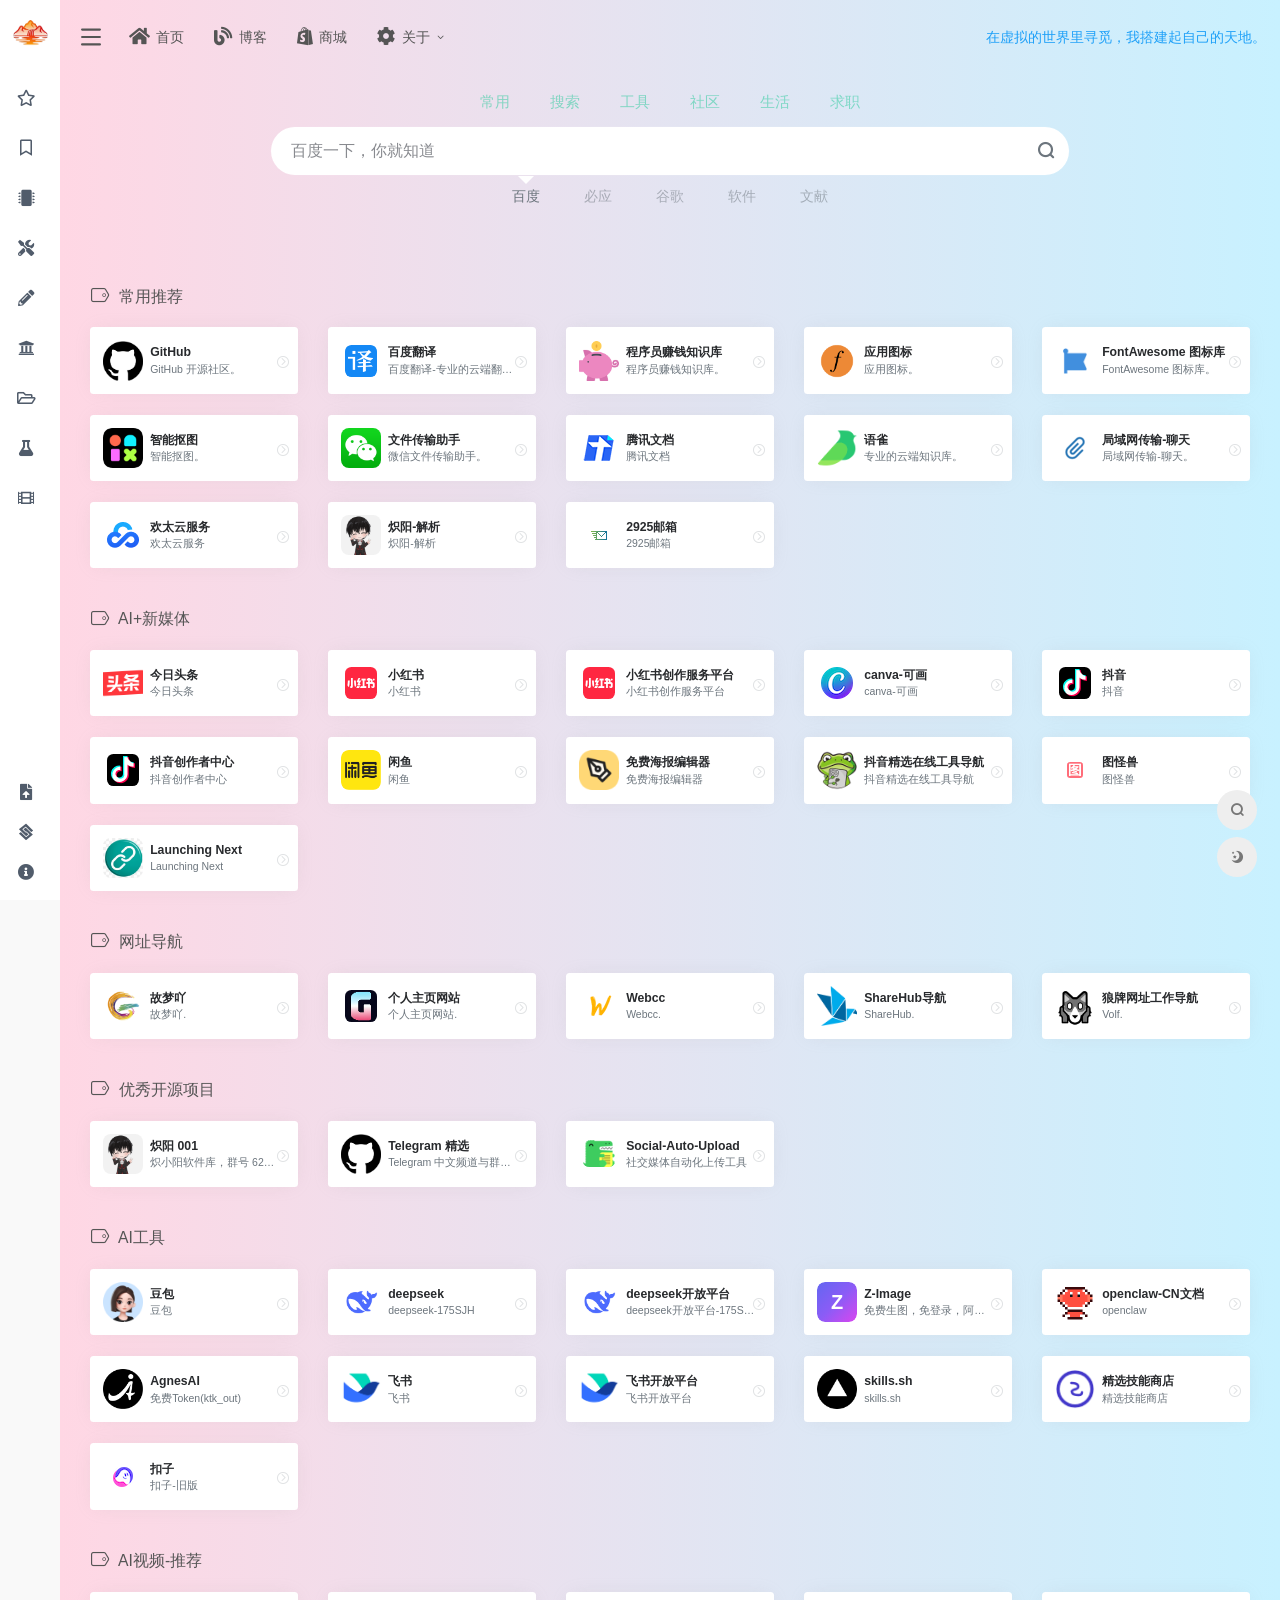
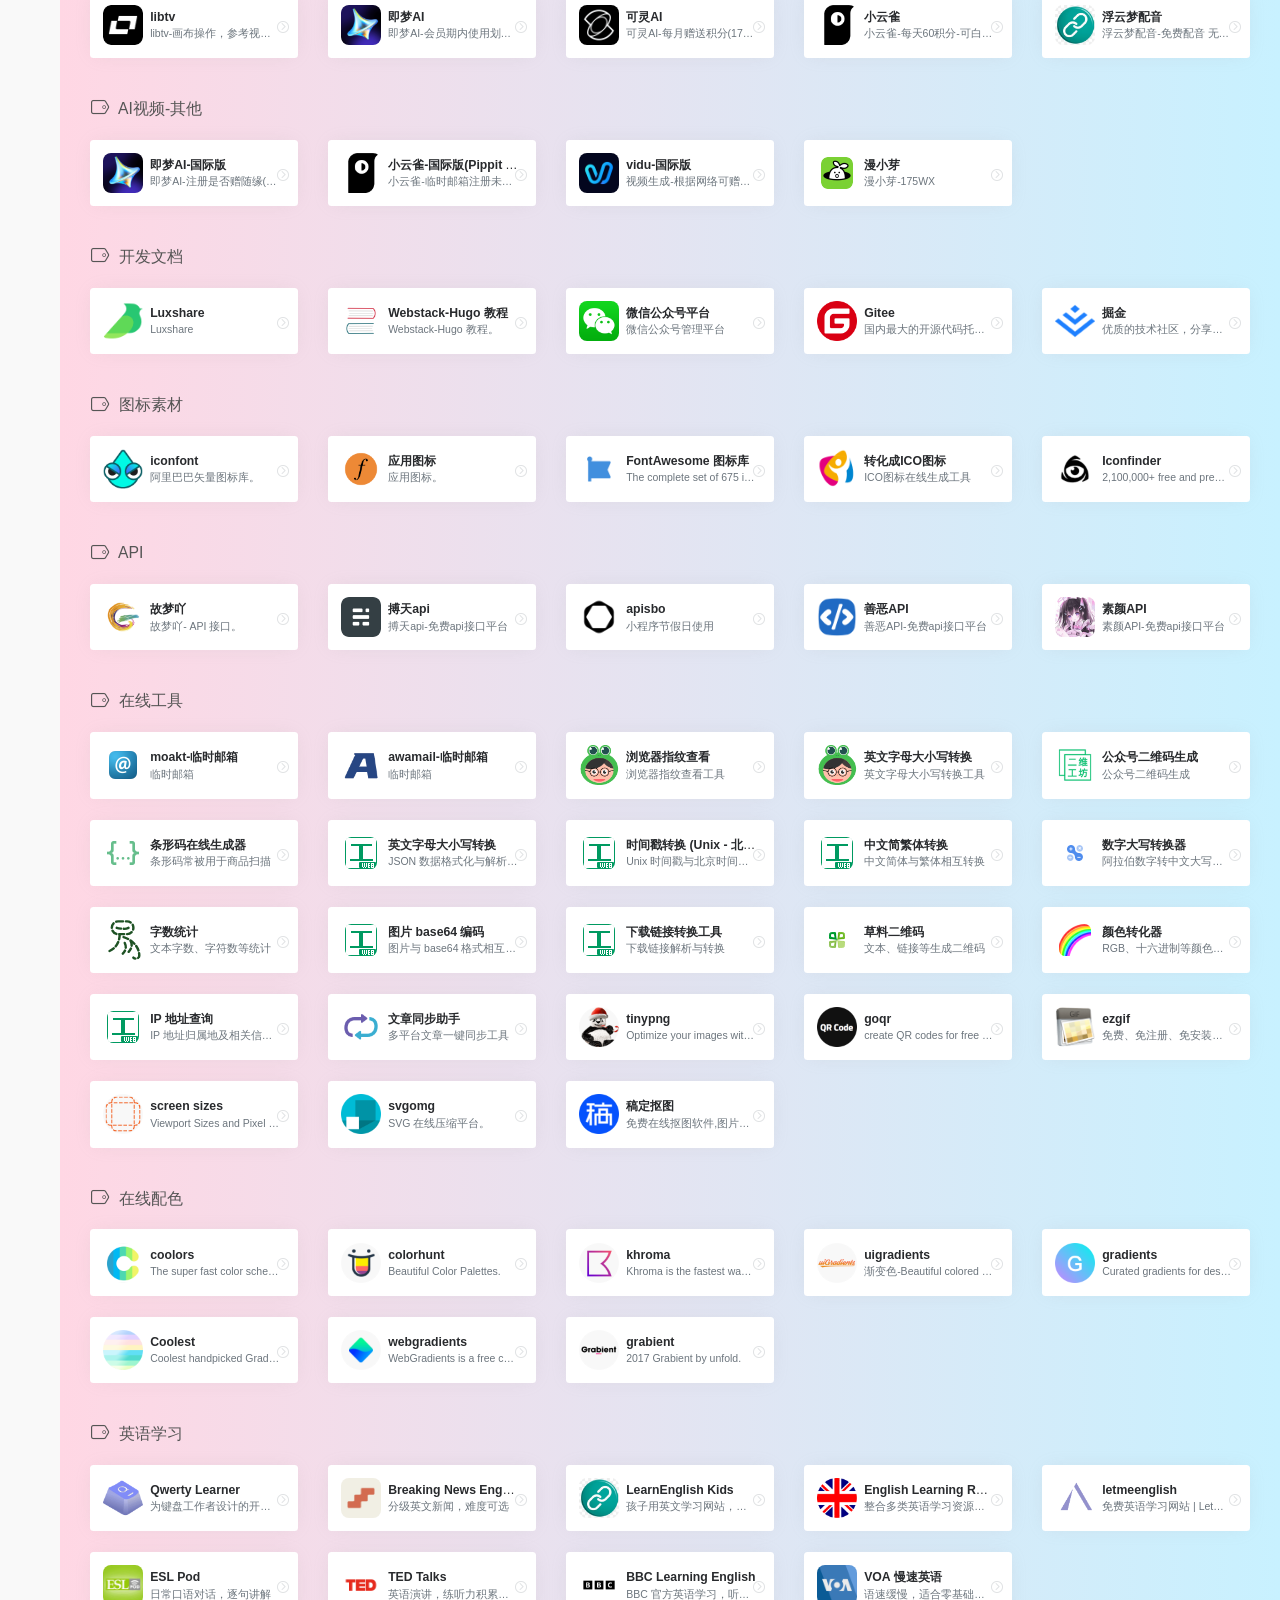
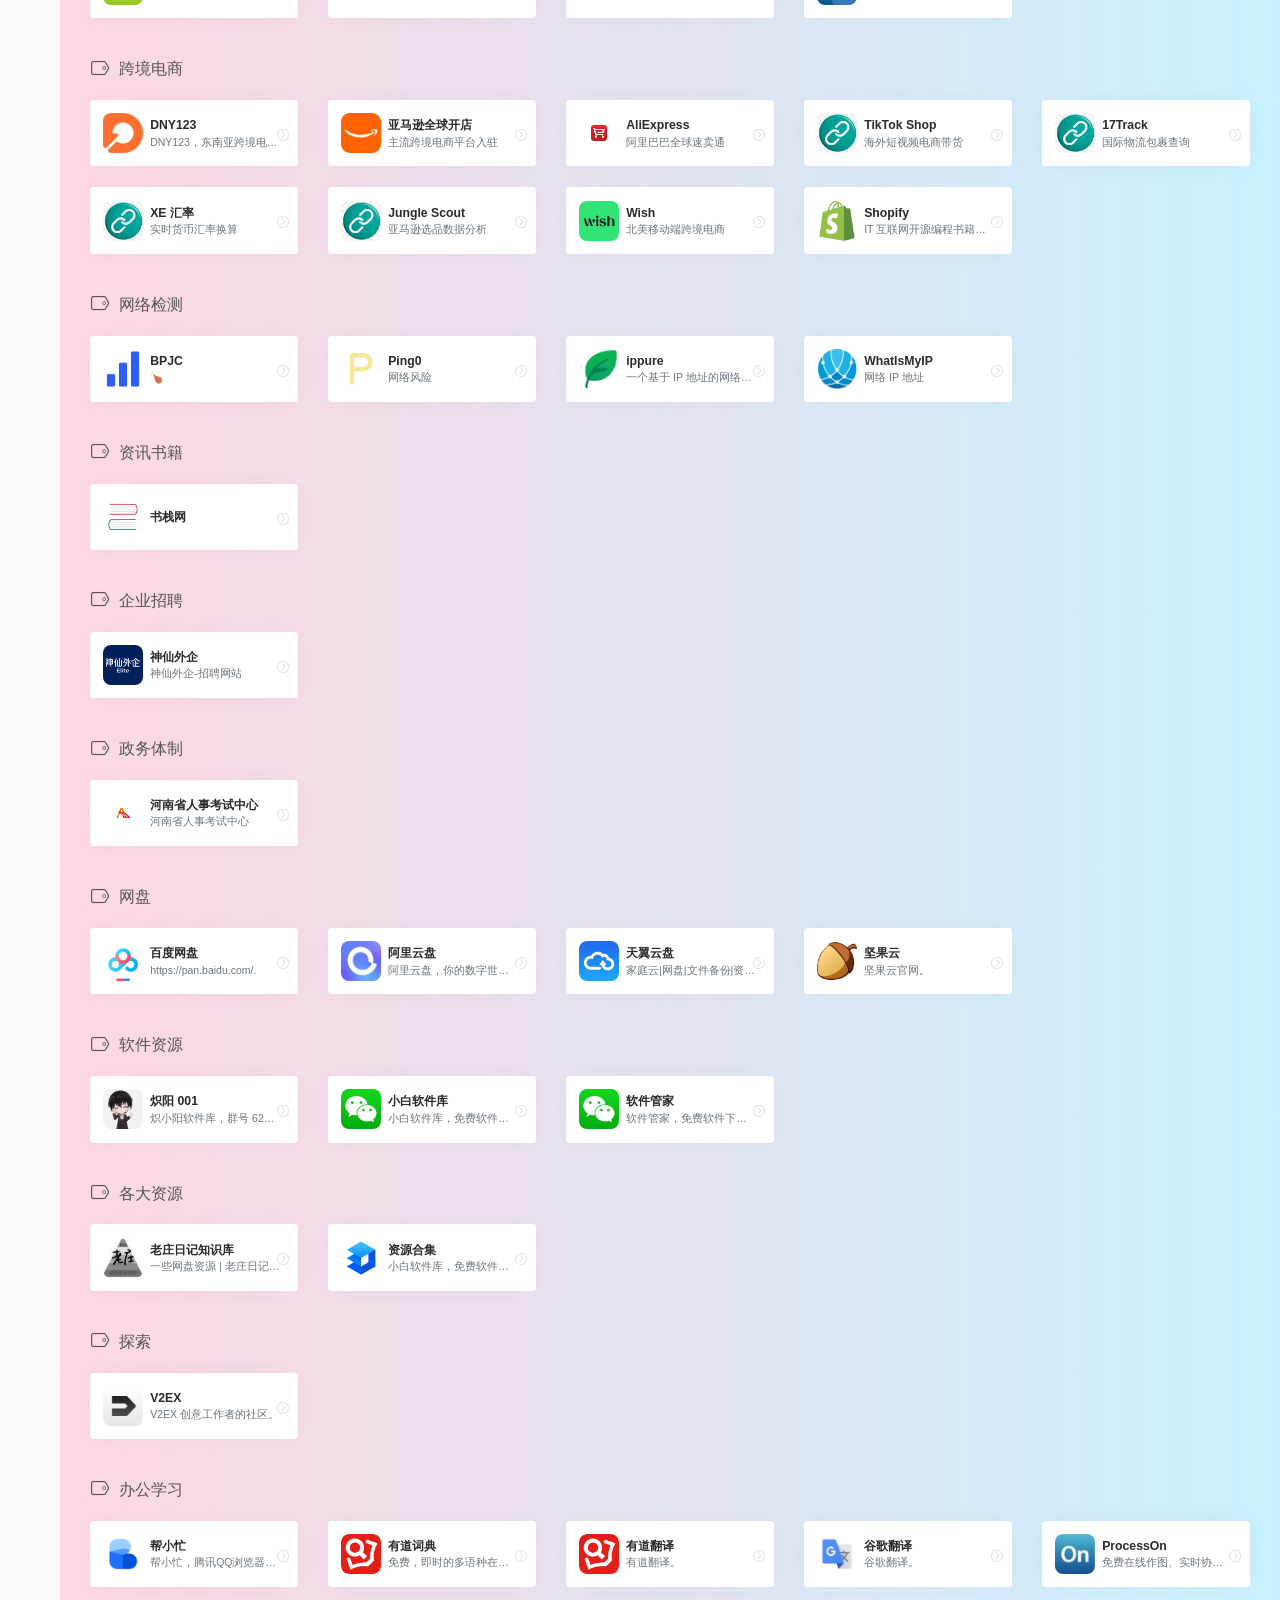
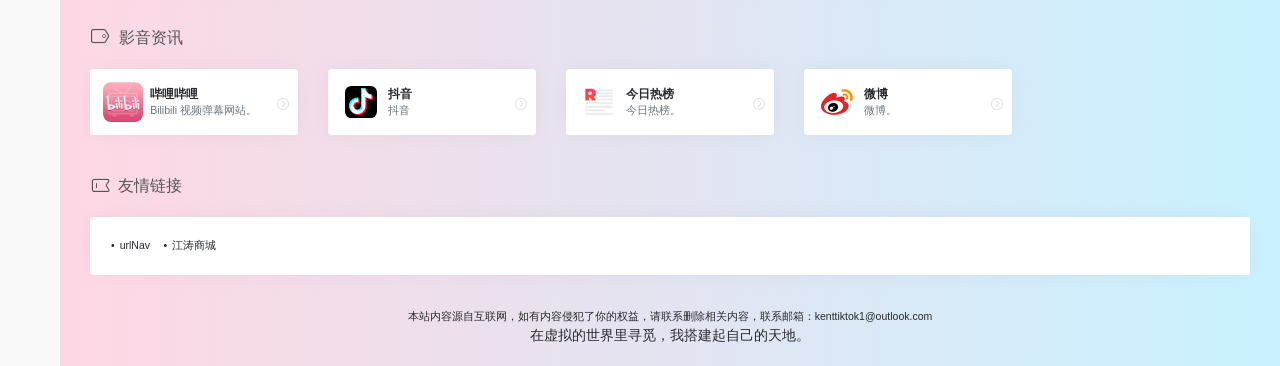
==== commit a24e5cbb: "添加一些网站" ====
--- a/index.html
+++ b/index.html
@@ -162,12 +162,14 @@
                                 
                                     
                                     <li class="sidebar-item">
-                                        <a href="#e7e475c5a9197e794598c2af5ee18a90" class="smooth change-href" data-change="#e7e475c5a9197e794598c2af5ee18a90">    
+                                        <a href="#3e4ab8d84fe2d21a4830e26b56851536" class="smooth change-href" data-change="#3e4ab8d84fe2d21a4830e26b56851536">    
                                             <i class="far fa-bookmark icon-fw icon-lg mr-2"></i>
                                             <span>优选分享</span>
                                             <i class="iconfont icon-arrow-r-m sidebar-more text-sm"></i>
                                         </a>
                                         <ul>
+                                            
+                                            <li><a href="#3e4ab8d84fe2d21a4830e26b56851536" class="smooth"><span>AI&#43;新媒体</span></a></li>
                                             
                                             <li><a href="#e7e475c5a9197e794598c2af5ee18a90" class="smooth"><span>网址导航</span></a></li>
                                             
@@ -1168,111 +1170,391 @@
                     </div>
                 </div>
                 
-                <div class="url-card col-6  col-sm-6 col-md-4 col-xl-5a col-xxl-6a">
-                    <div class="url-body default">
-			
-			
-                            <a href="https://www.toutiao.com/" target="_blank" data-id="" data-url="https://www.toutiao.com/" 
-                            class="card no-c mb-4" data-toggle="tooltip" data-placement="bottom" data-original-title="今日头条">
-			
-                            <div class="card-body">
-                                <div class="url-content d-flex align-items-center">
-                                    <div class="url-img mr-2 d-flex align-items-center justify-content-center">
-                                        
-					    
-                                            <img class="lazy" src="assets/images/logos/%e4%bb%8a%e6%97%a5%e5%a4%b4%e6%9d%a1.png" data-src="assets/images/logos/%e4%bb%8a%e6%97%a5%e5%a4%b4%e6%9d%a1.png"
-                                                onerror="javascript:this.src='assets\/images\/logos\/default.webp'" alt="今日头条">
-					    
-                                        
-                                    </div>
-                                    <div class="url-info flex-fill">
-                                        <div class="text-sm overflowClip_1">
-                                            <strong>今日头条</strong>
-                                        </div>
-                                        <p class="overflowClip_1 m-0 text-muted text-xs">今日头条</p>
-                                    </div>
-                                </div>
-                            </div>
-                        </a>
-                        <a href="https://www.toutiao.com/" class="togo text-center text-muted is-views" data-id="689"
-                            data-toggle="tooltip" data-placement="right" title="直达" rel="nofollow">
-                            <i class="iconfont icon-goto"></i>
-                        </a>
-                    </div>
-                </div>
-                
-                <div class="url-card col-6  col-sm-6 col-md-4 col-xl-5a col-xxl-6a">
-                    <div class="url-body default">
-			
-			
-                            <a href="https://creator.douyin.com/" target="_blank" data-id="" data-url="https://creator.douyin.com/" 
-                            class="card no-c mb-4" data-toggle="tooltip" data-placement="bottom" data-original-title="抖音创作者中心">
-			
-                            <div class="card-body">
-                                <div class="url-content d-flex align-items-center">
-                                    <div class="url-img mr-2 d-flex align-items-center justify-content-center">
-                                        
-					    
-                                            <img class="lazy" src="assets/images/logos/%e6%8a%96%e9%9f%b3.ico" data-src="assets/images/logos/%e6%8a%96%e9%9f%b3.ico"
-                                                onerror="javascript:this.src='assets\/images\/logos\/default.webp'" alt="抖音创作者中心">
-					    
-                                        
-                                    </div>
-                                    <div class="url-info flex-fill">
-                                        <div class="text-sm overflowClip_1">
-                                            <strong>抖音创作者中心</strong>
-                                        </div>
-                                        <p class="overflowClip_1 m-0 text-muted text-xs">抖音创作者中心</p>
-                                    </div>
-                                </div>
-                            </div>
-                        </a>
-                        <a href="https://creator.douyin.com/" class="togo text-center text-muted is-views" data-id="689"
-                            data-toggle="tooltip" data-placement="right" title="直达" rel="nofollow">
-                            <i class="iconfont icon-goto"></i>
-                        </a>
-                    </div>
-                </div>
-                
-                <div class="url-card col-6  col-sm-6 col-md-4 col-xl-5a col-xxl-6a">
-                    <div class="url-body default">
-			
-			
-                            <a href="https://www.launchingnext.com/" target="_blank" data-id="" data-url="https://www.launchingnext.com/" 
-                            class="card no-c mb-4" data-toggle="tooltip" data-placement="bottom" data-original-title="Launching Next">
-			
-                            <div class="card-body">
-                                <div class="url-content d-flex align-items-center">
-                                    <div class="url-img mr-2 d-flex align-items-center justify-content-center">
-                                        
-					    
-                                            <img class="lazy" src="assets/images/logos/Launching%20Next.png" data-src="assets/images/logos/Launching%20Next.png"
-                                                onerror="javascript:this.src='assets\/images\/logos\/default.webp'" alt="Launching Next">
-					    
-                                        
-                                    </div>
-                                    <div class="url-info flex-fill">
-                                        <div class="text-sm overflowClip_1">
-                                            <strong>Launching Next</strong>
-                                        </div>
-                                        <p class="overflowClip_1 m-0 text-muted text-xs">Launching Next</p>
-                                    </div>
-                                </div>
-                            </div>
-                        </a>
-                        <a href="https://www.launchingnext.com/" class="togo text-center text-muted is-views" data-id="689"
-                            data-toggle="tooltip" data-placement="right" title="直达" rel="nofollow">
-                            <i class="iconfont icon-goto"></i>
-                        </a>
-                    </div>
-                </div>
-                
             </div>
             <br />
             
         
     
         
+            
+	    
+            <div class="d-flex flex-fill">
+                <h4 class="text-gray text-lg mb-4">
+                    <i class="site-tag iconfont icon-tag icon-lg mr-1" id="3e4ab8d84fe2d21a4830e26b56851536"></i>
+                    AI&#43;新媒体
+                </h4>
+                <div class="flex-fill"></div>
+                
+            </div>
+            
+            <div class="row">
+                
+                <div class="url-card col-6  col-sm-6 col-md-4 col-xl-5a col-xxl-6a">
+                    <div class="url-body default">
+			
+			
+                            <a href="https://www.toutiao.com/" target="_blank" data-id="" data-url="https://www.toutiao.com/"
+                            class="card no-c mb-4" data-toggle="tooltip" data-placement="bottom" data-original-title="今日头条">
+			
+                            <div class="card-body">
+                                <div class="url-content d-flex align-items-center">
+                                    <div class="url-img mr-2 d-flex align-items-center justify-content-center">
+                                        
+					    
+					    <img class="lazy" src="assets/images/logos/%e4%bb%8a%e6%97%a5%e5%a4%b4%e6%9d%a1.png" data-src="assets/images/logos/%e4%bb%8a%e6%97%a5%e5%a4%b4%e6%9d%a1.png"
+                                                onerror="javascript:this.src='assets\/images\/logos\/default.webp'" alt="今日头条">
+					    
+                                        
+                                    </div>
+                                    <div class="url-info flex-fill">
+                                        <div class="text-sm overflowClip_1">
+                                            <strong>今日头条</strong>
+                                        </div>
+                                        <p class="overflowClip_1 m-0 text-muted text-xs">今日头条</p>
+                                    </div>
+                                </div>
+                            </div>
+                        </a>
+                        <a href="https://www.toutiao.com/" class="togo text-center text-muted is-views" data-id="689"
+                            data-toggle="tooltip" data-placement="right" title="直达" rel="nofollow">
+                            <i class="iconfont icon-goto"></i>
+                        </a>
+                    </div>
+                </div>
+                
+                <div class="url-card col-6  col-sm-6 col-md-4 col-xl-5a col-xxl-6a">
+                    <div class="url-body default">
+			
+			
+                            <a href="https://www.xiaohongshu.com/explore" target="_blank" data-id="" data-url="https://www.xiaohongshu.com/explore"
+                            class="card no-c mb-4" data-toggle="tooltip" data-placement="bottom" data-original-title="小红书">
+			
+                            <div class="card-body">
+                                <div class="url-content d-flex align-items-center">
+                                    <div class="url-img mr-2 d-flex align-items-center justify-content-center">
+                                        
+					    
+					    <img class="lazy" src="assets/images/logos/%e5%b0%8f%e7%ba%a2%e4%b9%a6.ico" data-src="assets/images/logos/%e5%b0%8f%e7%ba%a2%e4%b9%a6.ico"
+                                                onerror="javascript:this.src='assets\/images\/logos\/default.webp'" alt="小红书">
+					    
+                                        
+                                    </div>
+                                    <div class="url-info flex-fill">
+                                        <div class="text-sm overflowClip_1">
+                                            <strong>小红书</strong>
+                                        </div>
+                                        <p class="overflowClip_1 m-0 text-muted text-xs">小红书</p>
+                                    </div>
+                                </div>
+                            </div>
+                        </a>
+                        <a href="https://www.xiaohongshu.com/explore" class="togo text-center text-muted is-views" data-id="689"
+                            data-toggle="tooltip" data-placement="right" title="直达" rel="nofollow">
+                            <i class="iconfont icon-goto"></i>
+                        </a>
+                    </div>
+                </div>
+                
+                <div class="url-card col-6  col-sm-6 col-md-4 col-xl-5a col-xxl-6a">
+                    <div class="url-body default">
+			
+			
+                            <a href="https://creator.xiaohongshu.com/new/home" target="_blank" data-id="" data-url="https://creator.xiaohongshu.com/new/home"
+                            class="card no-c mb-4" data-toggle="tooltip" data-placement="bottom" data-original-title="小红书创作服务平台">
+			
+                            <div class="card-body">
+                                <div class="url-content d-flex align-items-center">
+                                    <div class="url-img mr-2 d-flex align-items-center justify-content-center">
+                                        
+					    
+					    <img class="lazy" src="assets/images/logos/%e5%b0%8f%e7%ba%a2%e4%b9%a6.ico" data-src="assets/images/logos/%e5%b0%8f%e7%ba%a2%e4%b9%a6.ico"
+                                                onerror="javascript:this.src='assets\/images\/logos\/default.webp'" alt="小红书创作服务平台">
+					    
+                                        
+                                    </div>
+                                    <div class="url-info flex-fill">
+                                        <div class="text-sm overflowClip_1">
+                                            <strong>小红书创作服务平台</strong>
+                                        </div>
+                                        <p class="overflowClip_1 m-0 text-muted text-xs">小红书创作服务平台</p>
+                                    </div>
+                                </div>
+                            </div>
+                        </a>
+                        <a href="https://creator.xiaohongshu.com/new/home" class="togo text-center text-muted is-views" data-id="689"
+                            data-toggle="tooltip" data-placement="right" title="直达" rel="nofollow">
+                            <i class="iconfont icon-goto"></i>
+                        </a>
+                    </div>
+                </div>
+                
+                <div class="url-card col-6  col-sm-6 col-md-4 col-xl-5a col-xxl-6a">
+                    <div class="url-body default">
+			
+			
+                            <a href="https://www.canva.cn/projects/your-projects" target="_blank" data-id="" data-url="https://www.canva.cn/projects/your-projects"
+                            class="card no-c mb-4" data-toggle="tooltip" data-placement="bottom" data-original-title="canva-可画">
+			
+                            <div class="card-body">
+                                <div class="url-content d-flex align-items-center">
+                                    <div class="url-img mr-2 d-flex align-items-center justify-content-center">
+                                        
+					    
+					    <img class="lazy" src="assets/images/logos/canva.ico" data-src="assets/images/logos/canva.ico"
+                                                onerror="javascript:this.src='assets\/images\/logos\/default.webp'" alt="canva-可画">
+					    
+                                        
+                                    </div>
+                                    <div class="url-info flex-fill">
+                                        <div class="text-sm overflowClip_1">
+                                            <strong>canva-可画</strong>
+                                        </div>
+                                        <p class="overflowClip_1 m-0 text-muted text-xs">canva-可画</p>
+                                    </div>
+                                </div>
+                            </div>
+                        </a>
+                        <a href="https://www.canva.cn/projects/your-projects" class="togo text-center text-muted is-views" data-id="689"
+                            data-toggle="tooltip" data-placement="right" title="直达" rel="nofollow">
+                            <i class="iconfont icon-goto"></i>
+                        </a>
+                    </div>
+                </div>
+                
+                <div class="url-card col-6  col-sm-6 col-md-4 col-xl-5a col-xxl-6a">
+                    <div class="url-body default">
+			
+			
+                            <a href="https://www.douyin.com/" target="_blank" data-id="" data-url="https://www.douyin.com/"
+                            class="card no-c mb-4" data-toggle="tooltip" data-placement="bottom" data-original-title="抖音">
+			
+                            <div class="card-body">
+                                <div class="url-content d-flex align-items-center">
+                                    <div class="url-img mr-2 d-flex align-items-center justify-content-center">
+                                        
+					    
+					    <img class="lazy" src="assets/images/logos/%e6%8a%96%e9%9f%b3.ico" data-src="assets/images/logos/%e6%8a%96%e9%9f%b3.ico"
+                                                onerror="javascript:this.src='assets\/images\/logos\/default.webp'" alt="抖音">
+					    
+                                        
+                                    </div>
+                                    <div class="url-info flex-fill">
+                                        <div class="text-sm overflowClip_1">
+                                            <strong>抖音</strong>
+                                        </div>
+                                        <p class="overflowClip_1 m-0 text-muted text-xs">抖音</p>
+                                    </div>
+                                </div>
+                            </div>
+                        </a>
+                        <a href="https://www.douyin.com/" class="togo text-center text-muted is-views" data-id="689"
+                            data-toggle="tooltip" data-placement="right" title="直达" rel="nofollow">
+                            <i class="iconfont icon-goto"></i>
+                        </a>
+                    </div>
+                </div>
+                
+                <div class="url-card col-6  col-sm-6 col-md-4 col-xl-5a col-xxl-6a">
+                    <div class="url-body default">
+			
+			
+                            <a href="https://creator.douyin.com/" target="_blank" data-id="" data-url="https://creator.douyin.com/"
+                            class="card no-c mb-4" data-toggle="tooltip" data-placement="bottom" data-original-title="抖音创作者中心">
+			
+                            <div class="card-body">
+                                <div class="url-content d-flex align-items-center">
+                                    <div class="url-img mr-2 d-flex align-items-center justify-content-center">
+                                        
+					    
+					    <img class="lazy" src="assets/images/logos/%e6%8a%96%e9%9f%b3.ico" data-src="assets/images/logos/%e6%8a%96%e9%9f%b3.ico"
+                                                onerror="javascript:this.src='assets\/images\/logos\/default.webp'" alt="抖音创作者中心">
+					    
+                                        
+                                    </div>
+                                    <div class="url-info flex-fill">
+                                        <div class="text-sm overflowClip_1">
+                                            <strong>抖音创作者中心</strong>
+                                        </div>
+                                        <p class="overflowClip_1 m-0 text-muted text-xs">抖音创作者中心</p>
+                                    </div>
+                                </div>
+                            </div>
+                        </a>
+                        <a href="https://creator.douyin.com/" class="togo text-center text-muted is-views" data-id="689"
+                            data-toggle="tooltip" data-placement="right" title="直达" rel="nofollow">
+                            <i class="iconfont icon-goto"></i>
+                        </a>
+                    </div>
+                </div>
+                
+                <div class="url-card col-6  col-sm-6 col-md-4 col-xl-5a col-xxl-6a">
+                    <div class="url-body default">
+			
+			
+                            <a href="https://www.goofish.com/" target="_blank" data-id="" data-url="https://www.goofish.com/"
+                            class="card no-c mb-4" data-toggle="tooltip" data-placement="bottom" data-original-title="闲鱼">
+			
+                            <div class="card-body">
+                                <div class="url-content d-flex align-items-center">
+                                    <div class="url-img mr-2 d-flex align-items-center justify-content-center">
+                                        
+					    
+					    <img class="lazy" src="assets/images/logos/%e9%97%b2%e9%b1%bc.ico" data-src="assets/images/logos/%e9%97%b2%e9%b1%bc.ico"
+                                                onerror="javascript:this.src='assets\/images\/logos\/default.webp'" alt="闲鱼">
+					    
+                                        
+                                    </div>
+                                    <div class="url-info flex-fill">
+                                        <div class="text-sm overflowClip_1">
+                                            <strong>闲鱼</strong>
+                                        </div>
+                                        <p class="overflowClip_1 m-0 text-muted text-xs">闲鱼</p>
+                                    </div>
+                                </div>
+                            </div>
+                        </a>
+                        <a href="https://www.goofish.com/" class="togo text-center text-muted is-views" data-id="689"
+                            data-toggle="tooltip" data-placement="right" title="直达" rel="nofollow">
+                            <i class="iconfont icon-goto"></i>
+                        </a>
+                    </div>
+                </div>
+                
+                <div class="url-card col-6  col-sm-6 col-md-4 col-xl-5a col-xxl-6a">
+                    <div class="url-body default">
+			
+			
+                            <a href="https://readpo.com/zh/poster" target="_blank" data-id="" data-url="https://readpo.com/zh/poster"
+                            class="card no-c mb-4" data-toggle="tooltip" data-placement="bottom" data-original-title="免费海报编辑器">
+			
+                            <div class="card-body">
+                                <div class="url-content d-flex align-items-center">
+                                    <div class="url-img mr-2 d-flex align-items-center justify-content-center">
+                                        
+					    
+					    <img class="lazy" src="assets/images/logos/%e5%85%8d%e8%b4%b9%e6%b5%b7%e6%8a%a5%e7%bc%96%e8%be%91%e5%99%a8.ico" data-src="assets/images/logos/%e5%85%8d%e8%b4%b9%e6%b5%b7%e6%8a%a5%e7%bc%96%e8%be%91%e5%99%a8.ico"
+                                                onerror="javascript:this.src='assets\/images\/logos\/default.webp'" alt="免费海报编辑器">
+					    
+                                        
+                                    </div>
+                                    <div class="url-info flex-fill">
+                                        <div class="text-sm overflowClip_1">
+                                            <strong>免费海报编辑器</strong>
+                                        </div>
+                                        <p class="overflowClip_1 m-0 text-muted text-xs">免费海报编辑器</p>
+                                    </div>
+                                </div>
+                            </div>
+                        </a>
+                        <a href="https://readpo.com/zh/poster" class="togo text-center text-muted is-views" data-id="689"
+                            data-toggle="tooltip" data-placement="right" title="直达" rel="nofollow">
+                            <i class="iconfont icon-goto"></i>
+                        </a>
+                    </div>
+                </div>
+                
+                <div class="url-card col-6  col-sm-6 col-md-4 col-xl-5a col-xxl-6a">
+                    <div class="url-body default">
+			
+			
+                            <a href="https://2025gj.pages.dev/" target="_blank" data-id="" data-url="https://2025gj.pages.dev/"
+                            class="card no-c mb-4" data-toggle="tooltip" data-placement="bottom" data-original-title="抖音精选在线工具导航">
+			
+                            <div class="card-body">
+                                <div class="url-content d-flex align-items-center">
+                                    <div class="url-img mr-2 d-flex align-items-center justify-content-center">
+                                        
+					    
+					    <img class="lazy" src="assets/images/logos/%e6%8a%96%e9%9f%b3%e7%b2%be%e9%80%89%e5%9c%a8%e7%ba%bf%e5%b7%a5%e5%85%b7%e5%af%bc%e8%88%aa.png" data-src="assets/images/logos/%e6%8a%96%e9%9f%b3%e7%b2%be%e9%80%89%e5%9c%a8%e7%ba%bf%e5%b7%a5%e5%85%b7%e5%af%bc%e8%88%aa.png"
+                                                onerror="javascript:this.src='assets\/images\/logos\/default.webp'" alt="抖音精选在线工具导航">
+					    
+                                        
+                                    </div>
+                                    <div class="url-info flex-fill">
+                                        <div class="text-sm overflowClip_1">
+                                            <strong>抖音精选在线工具导航</strong>
+                                        </div>
+                                        <p class="overflowClip_1 m-0 text-muted text-xs">抖音精选在线工具导航</p>
+                                    </div>
+                                </div>
+                            </div>
+                        </a>
+                        <a href="https://2025gj.pages.dev/" class="togo text-center text-muted is-views" data-id="689"
+                            data-toggle="tooltip" data-placement="right" title="直达" rel="nofollow">
+                            <i class="iconfont icon-goto"></i>
+                        </a>
+                    </div>
+                </div>
+                
+                <div class="url-card col-6  col-sm-6 col-md-4 col-xl-5a col-xxl-6a">
+                    <div class="url-body default">
+			
+			
+                            <a href="https://818ps.com/" target="_blank" data-id="" data-url="https://818ps.com/"
+                            class="card no-c mb-4" data-toggle="tooltip" data-placement="bottom" data-original-title="图怪兽">
+			
+                            <div class="card-body">
+                                <div class="url-content d-flex align-items-center">
+                                    <div class="url-img mr-2 d-flex align-items-center justify-content-center">
+                                        
+					    
+					    <img class="lazy" src="assets/images/logos/%e5%9b%be%e6%80%aa%e5%85%bd.ico" data-src="assets/images/logos/%e5%9b%be%e6%80%aa%e5%85%bd.ico"
+                                                onerror="javascript:this.src='assets\/images\/logos\/default.webp'" alt="图怪兽">
+					    
+                                        
+                                    </div>
+                                    <div class="url-info flex-fill">
+                                        <div class="text-sm overflowClip_1">
+                                            <strong>图怪兽</strong>
+                                        </div>
+                                        <p class="overflowClip_1 m-0 text-muted text-xs">图怪兽</p>
+                                    </div>
+                                </div>
+                            </div>
+                        </a>
+                        <a href="https://818ps.com/" class="togo text-center text-muted is-views" data-id="689"
+                            data-toggle="tooltip" data-placement="right" title="直达" rel="nofollow">
+                            <i class="iconfont icon-goto"></i>
+                        </a>
+                    </div>
+                </div>
+                
+                <div class="url-card col-6  col-sm-6 col-md-4 col-xl-5a col-xxl-6a">
+                    <div class="url-body default">
+			
+			
+                            <a href="https://www.launchingnext.com/" target="_blank" data-id="" data-url="https://www.launchingnext.com/"
+                            class="card no-c mb-4" data-toggle="tooltip" data-placement="bottom" data-original-title="Launching Next">
+			
+                            <div class="card-body">
+                                <div class="url-content d-flex align-items-center">
+                                    <div class="url-img mr-2 d-flex align-items-center justify-content-center">
+                                        
+					    
+					    <img class="lazy" src="assets/images/logos/Launching%20Next.png" data-src="assets/images/logos/Launching%20Next.png"
+                                                onerror="javascript:this.src='assets\/images\/logos\/default.webp'" alt="Launching Next">
+					    
+                                        
+                                    </div>
+                                    <div class="url-info flex-fill">
+                                        <div class="text-sm overflowClip_1">
+                                            <strong>Launching Next</strong>
+                                        </div>
+                                        <p class="overflowClip_1 m-0 text-muted text-xs">Launching Next</p>
+                                    </div>
+                                </div>
+                            </div>
+                        </a>
+                        <a href="https://www.launchingnext.com/" class="togo text-center text-muted is-views" data-id="689"
+                            data-toggle="tooltip" data-placement="right" title="直达" rel="nofollow">
+                            <i class="iconfont icon-goto"></i>
+                        </a>
+                    </div>
+                </div>
+                
+            </div>
+            <br />
+            
             
 	    
             <div class="d-flex flex-fill">
@@ -1451,39 +1733,6 @@
                     </div>
                 </div>
                 
-                <div class="url-card col-6  col-sm-6 col-md-4 col-xl-5a col-xxl-6a">
-                    <div class="url-body default">
-			
-			
-                            <a href="https://2025gj.pages.dev/" target="_blank" data-id="" data-url="https://2025gj.pages.dev/"
-                            class="card no-c mb-4" data-toggle="tooltip" data-placement="bottom" data-original-title="抖音精选在线工具导航">
-			
-                            <div class="card-body">
-                                <div class="url-content d-flex align-items-center">
-                                    <div class="url-img mr-2 d-flex align-items-center justify-content-center">
-                                        
-					    
-					    <img class="lazy" src="assets/images/logos/%e6%8a%96%e9%9f%b3%e7%b2%be%e9%80%89%e5%9c%a8%e7%ba%bf%e5%b7%a5%e5%85%b7%e5%af%bc%e8%88%aa.png" data-src="assets/images/logos/%e6%8a%96%e9%9f%b3%e7%b2%be%e9%80%89%e5%9c%a8%e7%ba%bf%e5%b7%a5%e5%85%b7%e5%af%bc%e8%88%aa.png"
-                                                onerror="javascript:this.src='assets\/images\/logos\/default.webp'" alt="抖音精选在线工具导航">
-					    
-                                        
-                                    </div>
-                                    <div class="url-info flex-fill">
-                                        <div class="text-sm overflowClip_1">
-                                            <strong>抖音精选在线工具导航</strong>
-                                        </div>
-                                        <p class="overflowClip_1 m-0 text-muted text-xs">抖音精选在线工具导航</p>
-                                    </div>
-                                </div>
-                            </div>
-                        </a>
-                        <a href="https://2025gj.pages.dev/" class="togo text-center text-muted is-views" data-id="689"
-                            data-toggle="tooltip" data-placement="right" title="直达" rel="nofollow">
-                            <i class="iconfont icon-goto"></i>
-                        </a>
-                    </div>
-                </div>
-                
             </div>
             <br />
             
@@ -1822,7 +2071,7 @@
 			
 			
                             <a href="https://www.feishu.cn/" target="_blank" data-id="" data-url="https://www.feishu.cn/"
-                            class="card no-c mb-4" data-toggle="tooltip" data-placement="bottom" data-original-title="免费Token(ktk_out)">
+                            class="card no-c mb-4" data-toggle="tooltip" data-placement="bottom" data-original-title="飞书">
 			
                             <div class="card-body">
                                 <div class="url-content d-flex align-items-center">
@@ -1838,7 +2087,7 @@
                                         <div class="text-sm overflowClip_1">
                                             <strong>飞书</strong>
                                         </div>
-                                        <p class="overflowClip_1 m-0 text-muted text-xs">免费Token(ktk_out)</p>
+                                        <p class="overflowClip_1 m-0 text-muted text-xs">飞书</p>
                                     </div>
                                 </div>
                             </div>
@@ -1855,7 +2104,7 @@
 			
 			
                             <a href="https://open.feishu.cn/app" target="_blank" data-id="" data-url="https://open.feishu.cn/app"
-                            class="card no-c mb-4" data-toggle="tooltip" data-placement="bottom" data-original-title="免费Token(ktk_out)">
+                            class="card no-c mb-4" data-toggle="tooltip" data-placement="bottom" data-original-title="飞书开放平台">
 			
                             <div class="card-body">
                                 <div class="url-content d-flex align-items-center">
@@ -1871,7 +2120,7 @@
                                         <div class="text-sm overflowClip_1">
                                             <strong>飞书开放平台</strong>
                                         </div>
-                                        <p class="overflowClip_1 m-0 text-muted text-xs">免费Token(ktk_out)</p>
+                                        <p class="overflowClip_1 m-0 text-muted text-xs">飞书开放平台</p>
                                     </div>
                                 </div>
                             </div>
@@ -2430,6 +2679,72 @@
                     </div>
                 </div>
                 
+                <div class="url-card col-6  col-sm-6 col-md-4 col-xl-5a col-xxl-6a">
+                    <div class="url-body default">
+			
+			
+                            <a href="https://gitee.com/" target="_blank" data-id="" data-url="https://gitee.com/"
+                            class="card no-c mb-4" data-toggle="tooltip" data-placement="bottom" data-original-title="国内最大的开源代码托管平台">
+			
+                            <div class="card-body">
+                                <div class="url-content d-flex align-items-center">
+                                    <div class="url-img mr-2 d-flex align-items-center justify-content-center">
+                                        
+					    
+					    <img class="lazy" src="assets/images/logos/gitee.ico" data-src="assets/images/logos/gitee.ico"
+                                                onerror="javascript:this.src='assets\/images\/logos\/default.webp'" alt="Gitee">
+					    
+                                        
+                                    </div>
+                                    <div class="url-info flex-fill">
+                                        <div class="text-sm overflowClip_1">
+                                            <strong>Gitee</strong>
+                                        </div>
+                                        <p class="overflowClip_1 m-0 text-muted text-xs">国内最大的开源代码托管平台</p>
+                                    </div>
+                                </div>
+                            </div>
+                        </a>
+                        <a href="https://gitee.com/" class="togo text-center text-muted is-views" data-id="689"
+                            data-toggle="tooltip" data-placement="right" title="直达" rel="nofollow">
+                            <i class="iconfont icon-goto"></i>
+                        </a>
+                    </div>
+                </div>
+                
+                <div class="url-card col-6  col-sm-6 col-md-4 col-xl-5a col-xxl-6a">
+                    <div class="url-body default">
+			
+			
+                            <a href="https://juejin.cn/" target="_blank" data-id="" data-url="https://juejin.cn/"
+                            class="card no-c mb-4" data-toggle="tooltip" data-placement="bottom" data-original-title="优质的技术社区，分享技术文章与经验">
+			
+                            <div class="card-body">
+                                <div class="url-content d-flex align-items-center">
+                                    <div class="url-img mr-2 d-flex align-items-center justify-content-center">
+                                        
+					    
+					    <img class="lazy" src="assets/images/logos/%e6%8e%98%e9%87%91.ico" data-src="assets/images/logos/%e6%8e%98%e9%87%91.ico"
+                                                onerror="javascript:this.src='assets\/images\/logos\/default.webp'" alt="掘金">
+					    
+                                        
+                                    </div>
+                                    <div class="url-info flex-fill">
+                                        <div class="text-sm overflowClip_1">
+                                            <strong>掘金</strong>
+                                        </div>
+                                        <p class="overflowClip_1 m-0 text-muted text-xs">优质的技术社区，分享技术文章与经验</p>
+                                    </div>
+                                </div>
+                            </div>
+                        </a>
+                        <a href="https://juejin.cn/" class="togo text-center text-muted is-views" data-id="689"
+                            data-toggle="tooltip" data-placement="right" title="直达" rel="nofollow">
+                            <i class="iconfont icon-goto"></i>
+                        </a>
+                    </div>
+                </div>
+                
             </div>
             <br />
             
@@ -4225,7 +4540,7 @@
                                     <div class="url-img mr-2 d-flex align-items-center justify-content-center">
                                         
 					    
-					    <img class="lazy" src="assets/images/logos/amazon.jpg" data-src="assets/images/logos/amazon.jpg"
+					    <img class="lazy" src="assets/images/logos/amazon.ico" data-src="assets/images/logos/amazon.ico"
                                                 onerror="javascript:this.src='assets\/images\/logos\/default.webp'" alt="亚马逊全球开店">
 					    
                                         
@@ -4258,7 +4573,7 @@
                                     <div class="url-img mr-2 d-flex align-items-center justify-content-center">
                                         
 					    
-					    <img class="lazy" src="assets/images/logos/aliexpress.jpg" data-src="assets/images/logos/aliexpress.jpg"
+					    <img class="lazy" src="assets/images/logos/aliexpress.ico" data-src="assets/images/logos/aliexpress.ico"
                                                 onerror="javascript:this.src='assets\/images\/logos\/default.webp'" alt="AliExpress">
 					    
                                         
@@ -4291,7 +4606,7 @@
                                     <div class="url-img mr-2 d-flex align-items-center justify-content-center">
                                         
 					    
-					    <img class="lazy" src="assets/images/logos/tiktok.jpg" data-src="assets/images/logos/tiktok.jpg"
+					    <img class="lazy" src="assets/images/logos/tiktok.ico" data-src="assets/images/logos/tiktok.ico"
                                                 onerror="javascript:this.src='assets\/images\/logos\/default.webp'" alt="TikTok Shop">
 					    
                                         
@@ -4324,7 +4639,7 @@
                                     <div class="url-img mr-2 d-flex align-items-center justify-content-center">
                                         
 					    
-					    <img class="lazy" src="assets/images/logos/17track.jpg" data-src="assets/images/logos/17track.jpg"
+					    <img class="lazy" src="assets/images/logos/17track.ico" data-src="assets/images/logos/17track.ico"
                                                 onerror="javascript:this.src='assets\/images\/logos\/default.webp'" alt="17Track">
 					    
                                         
@@ -4423,7 +4738,7 @@
                                     <div class="url-img mr-2 d-flex align-items-center justify-content-center">
                                         
 					    
-					    <img class="lazy" src="assets/images/logos/wish.jpg" data-src="assets/images/logos/wish.jpg"
+					    <img class="lazy" src="assets/images/logos/wish.ico" data-src="assets/images/logos/wish.ico"
                                                 onerror="javascript:this.src='assets\/images\/logos\/default.webp'" alt="Wish">
 					    
                                         
@@ -4456,7 +4771,7 @@
                                     <div class="url-img mr-2 d-flex align-items-center justify-content-center">
                                         
 					    
-					    <img class="lazy" src="assets/images/logos/shopify.jpg" data-src="assets/images/logos/shopify.jpg"
+					    <img class="lazy" src="assets/images/logos/shopify.ico" data-src="assets/images/logos/shopify.ico"
                                                 onerror="javascript:this.src='assets\/images\/logos\/default.webp'" alt="Shopify">
 					    
                                         
@@ -5417,7 +5732,7 @@
 			
 			
                             <a href="https://www.douyin.com/" target="_blank" data-id="" data-url="https://www.douyin.com/"
-                            class="card no-c mb-4" data-toggle="tooltip" data-placement="bottom" data-original-title="抖音 视频弹幕网站。">
+                            class="card no-c mb-4" data-toggle="tooltip" data-placement="bottom" data-original-title="抖音">
 			
                             <div class="card-body">
                                 <div class="url-content d-flex align-items-center">
@@ -5433,7 +5748,7 @@
                                         <div class="text-sm overflowClip_1">
                                             <strong>抖音</strong>
                                         </div>
-                                        <p class="overflowClip_1 m-0 text-muted text-xs">抖音 视频弹幕网站。</p>
+                                        <p class="overflowClip_1 m-0 text-muted text-xs">抖音</p>
                                     </div>
                                 </div>
                             </div>
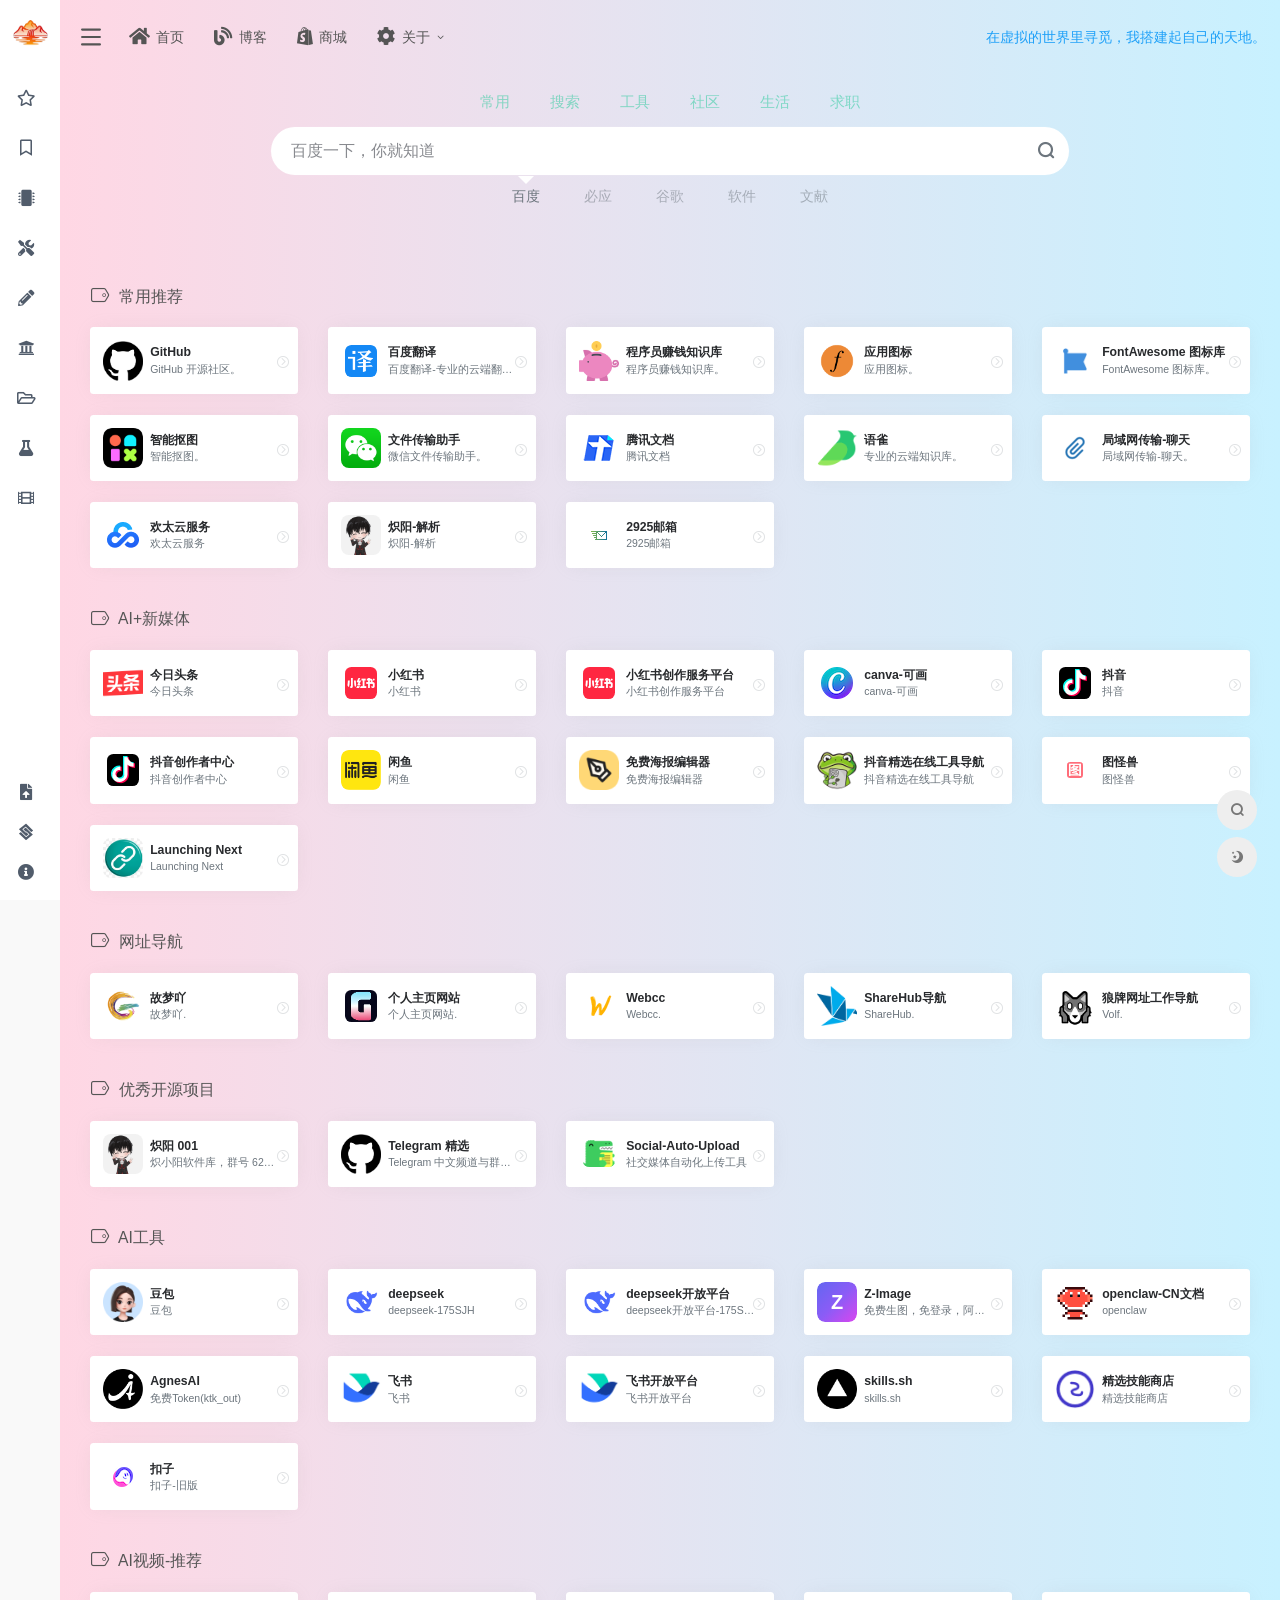
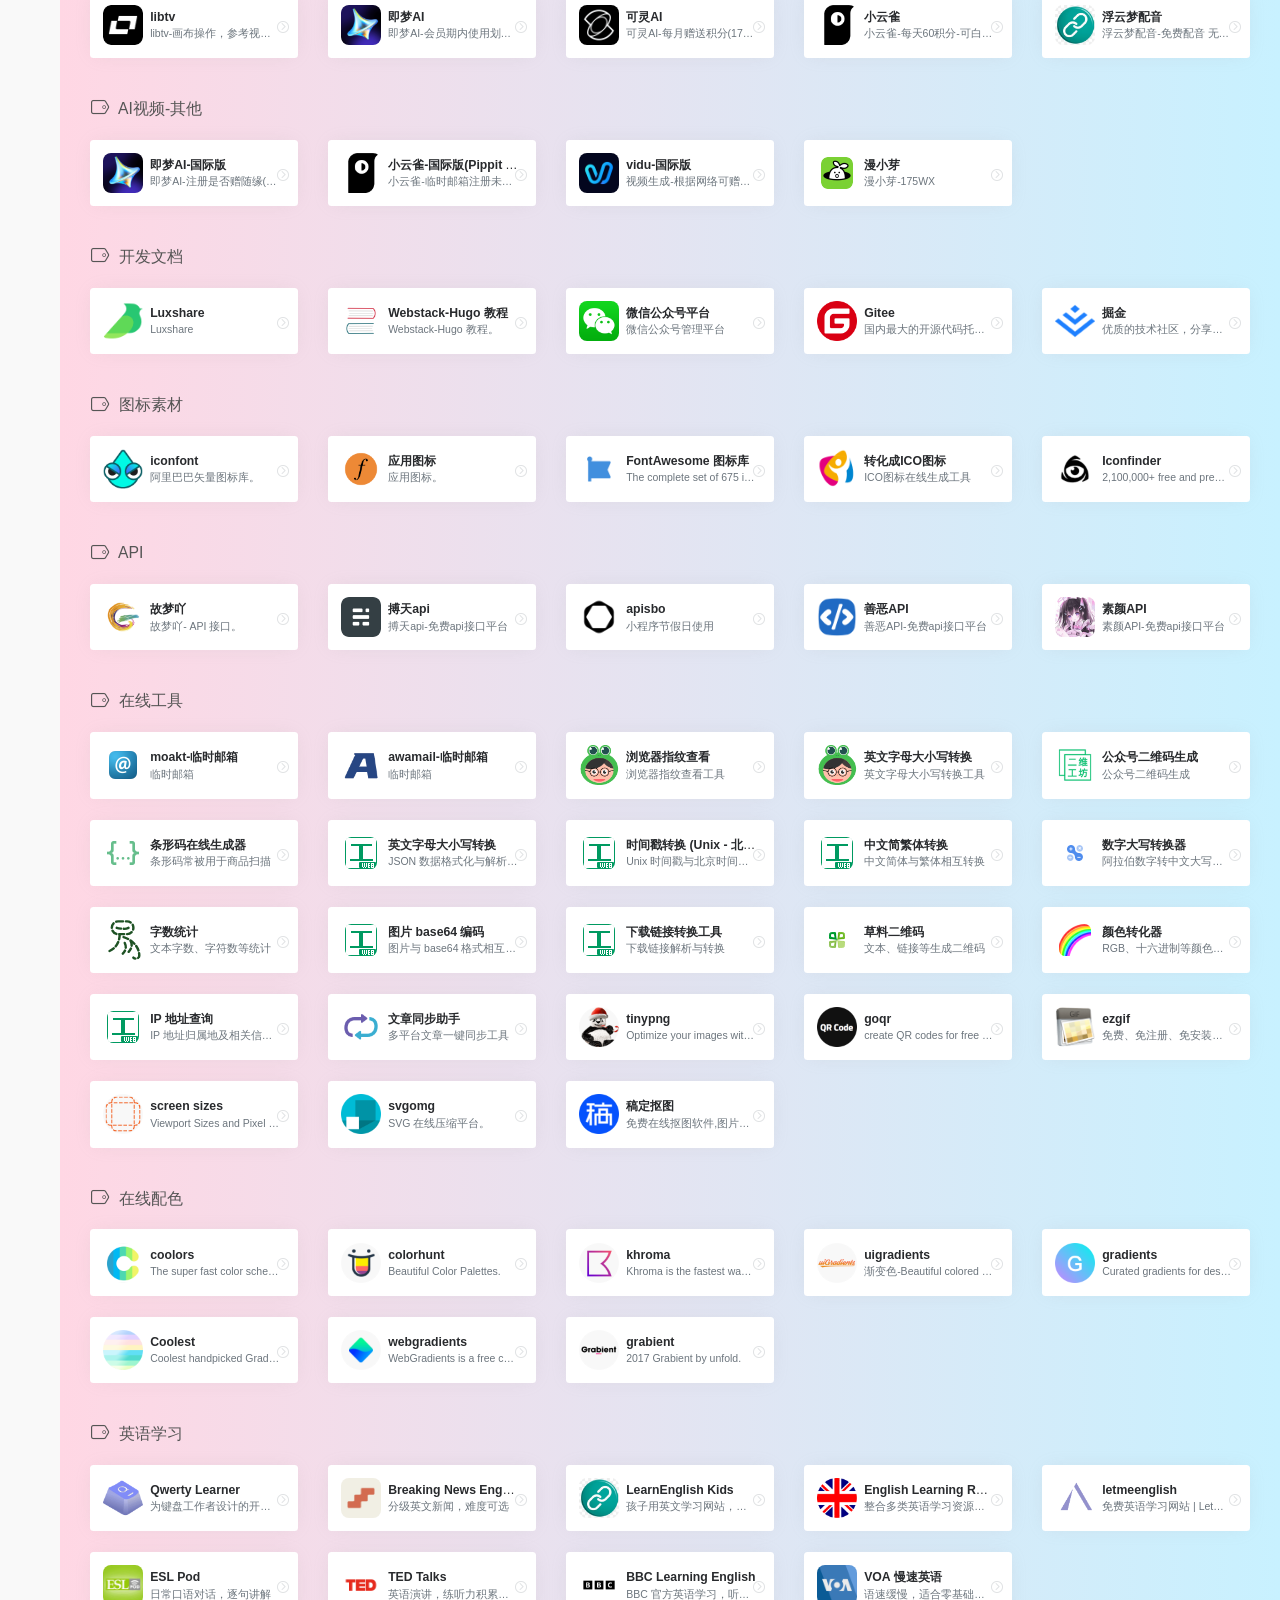
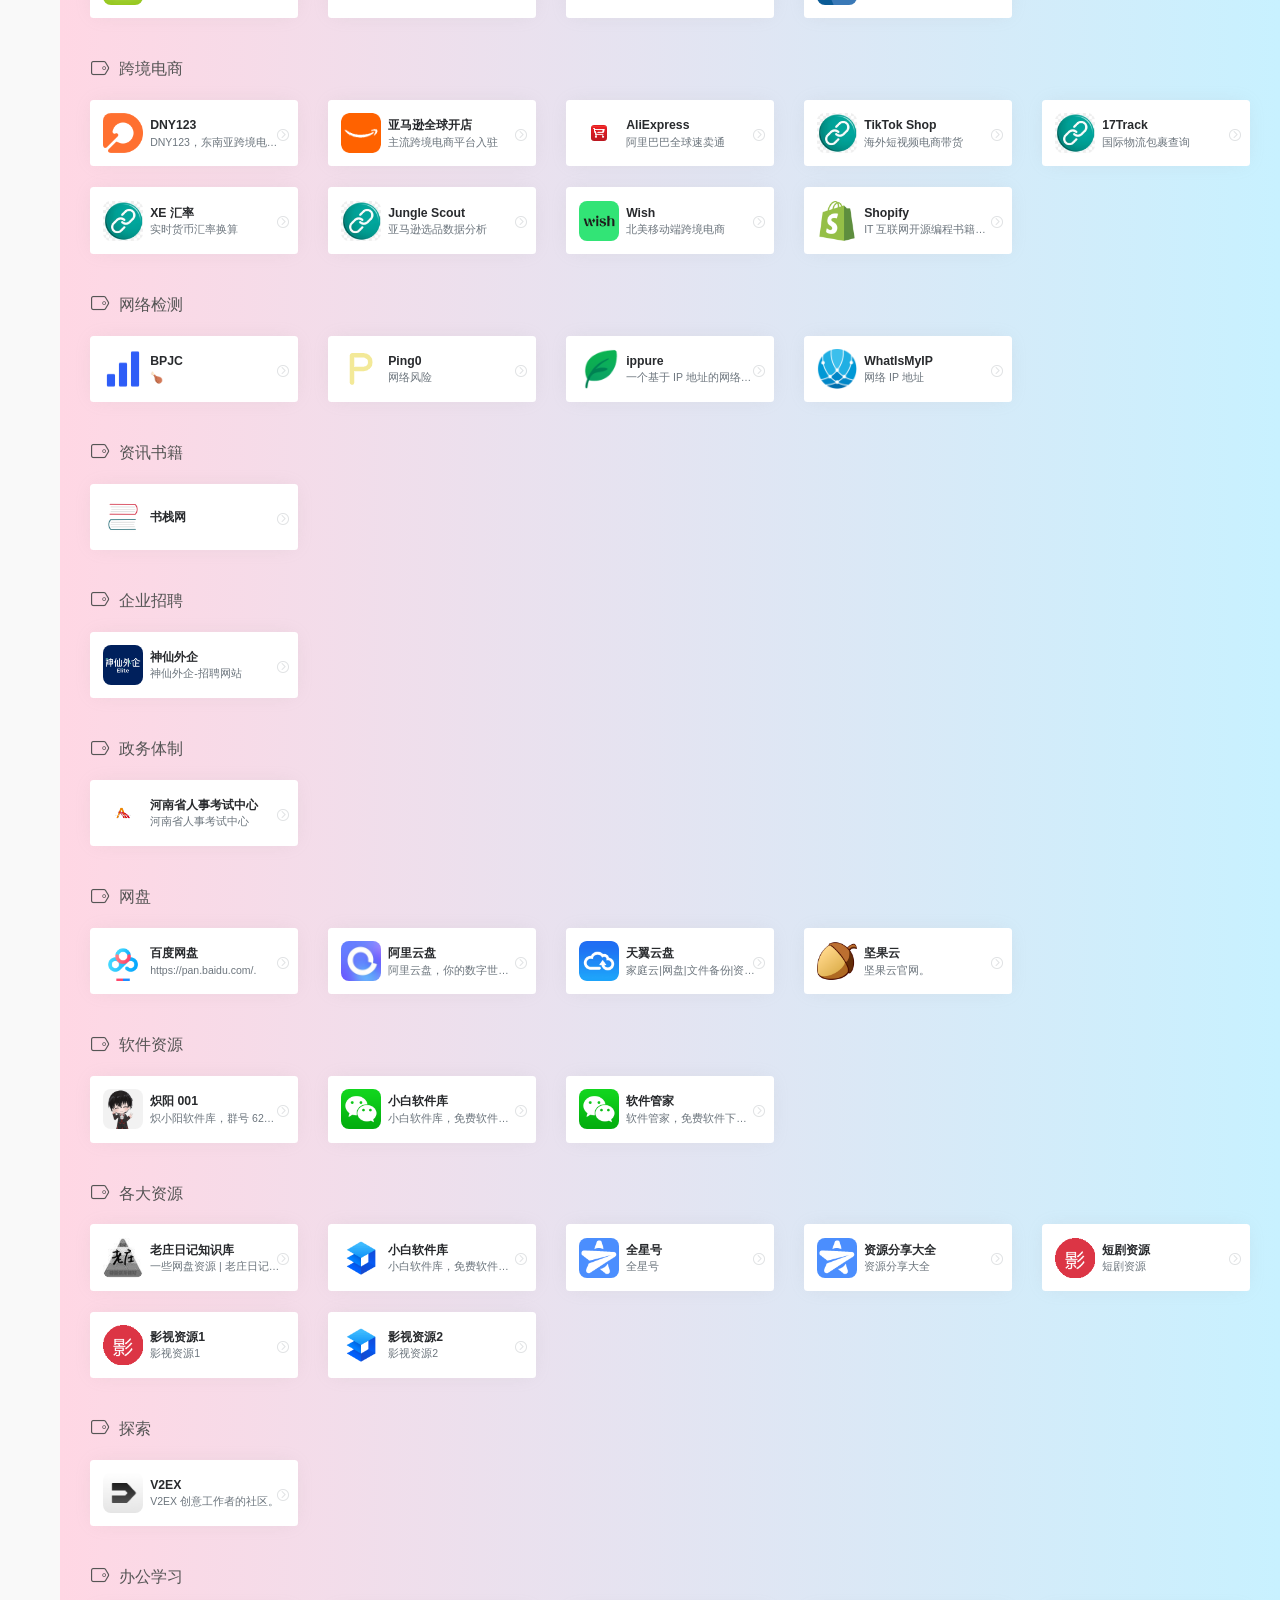
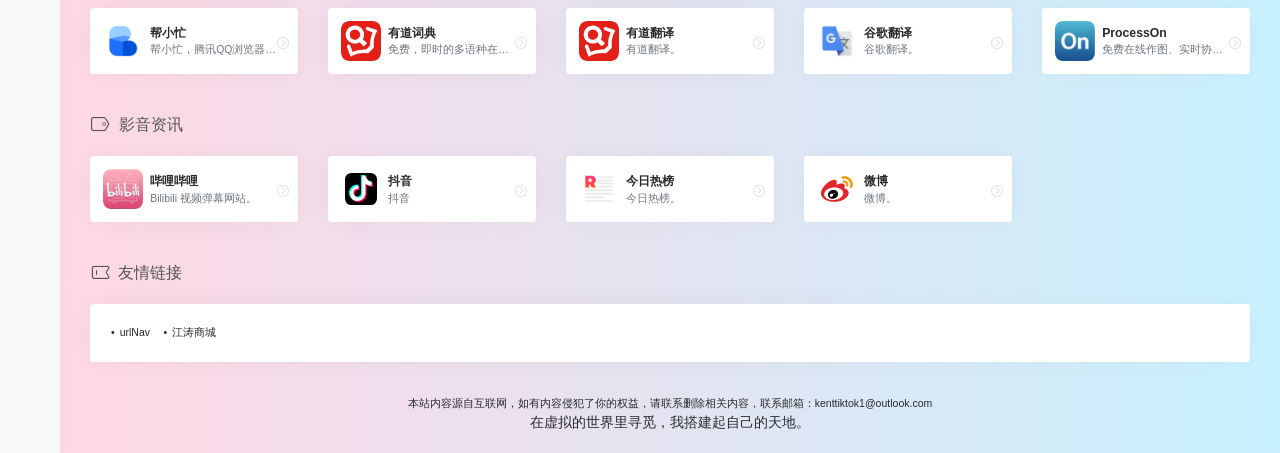
==== commit 68d43fa7: "更新" ====
--- a/index.html
+++ b/index.html
@@ -8,9 +8,9 @@
     <meta name="viewport"
         content="width=device-width, initial-scale=1.0, minimum-scale=1.0, maximum-scale=1.0, user-scalable=no" />
     <meta name="theme-color" content="#f9f9f9" />
-    <title>River-WebNa 网址导航</title>
+    <title>RiverPlus_江涛 网址导航</title>
     <link rel="shortcut icon" href="https://zhangyu-175-2.github.io/River-WebNav/assets/images/bi-favicon.png" />
-    <meta name="keywords" content="River-WebNa 网址导航" />
+    <meta name="keywords" content="RiverPlus_江涛 网址导航" />
     
     <meta name="baidu-site-verification" content="codeva-cCAOSG8MBO" />
     
@@ -120,7 +120,7 @@
                 }
             }
         </style>
-        <div class="loader">River-WebNa 网址导航</div>
+        <div class="loader">RiverPlus_江涛 网址导航</div>
     </div>
     
     <div class="page-container">
@@ -133,15 +133,15 @@
                     <div class="logo overflow-hidden">
                         <a href="" class="logo-expanded">
                             <img src="https://zhangyu-175-2.github.io/River-WebNav/assets/images/bi.png" height="40" class="logo-light"
-                                alt="River-WebNa 网址导航">
+                                alt="RiverPlus_江涛 网址导航">
                             <img src="https://zhangyu-175-2.github.io/River-WebNav/assets/images/bi-expand-light.png" height="40" class="logo-dark d-none"
-                                alt="River-WebNa 网址导航">
+                                alt="RiverPlus_江涛 网址导航">
                         </a>
                         <a href="" class="logo-collapsed">
                             <img src="https://zhangyu-175-2.github.io/River-WebNav/assets/images/bi.png" height="40" class="logo-light"
-                                alt="River-WebNa 网址导航">
+                                alt="RiverPlus_江涛 网址导航">
                             <img src="https://zhangyu-175-2.github.io/River-WebNav/assets/images/bi.png" height="40" class="logo-dark d-none"
-                                alt="River-WebNa 网址导航">
+                                alt="RiverPlus_江涛 网址导航">
                         </a>
                     </div>
                     
@@ -351,11 +351,11 @@
             <div class="navbar navbar-expand-md">
                 <div class="container-fluid p-0">
 
-                    <a href="" class="navbar-brand d-md-none" title="River-WebNa 网址导航">
+                    <a href="" class="navbar-brand d-md-none" title="RiverPlus_江涛 网址导航">
                         <img src="https://zhangyu-175-2.github.io/River-WebNav/assets/images/bi.png" class="logo-light"
-                            alt="River-WebNa 网址导航">
+                            alt="RiverPlus_江涛 网址导航">
                         <img src="https://zhangyu-175-2.github.io/River-WebNav/assets/images/bi.png" class="logo-dark d-none"
-                            alt="River-WebNa 网址导航">
+                            alt="RiverPlus_江涛 网址导航">
                     </a>
 
                     <div class="collapse navbar-collapse order-2 order-md-1">
@@ -4219,7 +4219,7 @@
                     <div class="url-body default">
 			
 			
-                            <a href="https://englishnewsinlevels.com/news/level-1" target="_blank" data-id="" data-url="https://englishnewsinlevels.com/news/level-1"
+                            <a href="https://levelread.com/" target="_blank" data-id="" data-url="https://levelread.com/"
                             class="card no-c mb-4" data-toggle="tooltip" data-placement="bottom" data-original-title="分级英文新闻，难度可选">
 			
                             <div class="card-body">
@@ -4241,7 +4241,7 @@
                                 </div>
                             </div>
                         </a>
-                        <a href="https://englishnewsinlevels.com/news/level-1" class="togo text-center text-muted is-views" data-id="689"
+                        <a href="https://levelread.com/" class="togo text-center text-muted is-views" data-id="689"
                             data-toggle="tooltip" data-placement="right" title="直达" rel="nofollow">
                             <i class="iconfont icon-goto"></i>
                         </a>
@@ -5420,13 +5420,13 @@
                                         
 					    
 					    <img class="lazy" src="assets/images/logos/kdocs.ico" data-src="assets/images/logos/kdocs.ico"
-                                                onerror="javascript:this.src='assets\/images\/logos\/default.webp'" alt="资源合集">
-					    
-                                        
-                                    </div>
-                                    <div class="url-info flex-fill">
-                                        <div class="text-sm overflowClip_1">
-                                            <strong>资源合集</strong>
+                                                onerror="javascript:this.src='assets\/images\/logos\/default.webp'" alt="小白软件库">
+					    
+                                        
+                                    </div>
+                                    <div class="url-info flex-fill">
+                                        <div class="text-sm overflowClip_1">
+                                            <strong>小白软件库</strong>
                                         </div>
                                         <p class="overflowClip_1 m-0 text-muted text-xs">小白软件库，免费软件下载。</p>
                                     </div>
@@ -5434,6 +5434,171 @@
                             </div>
                         </a>
                         <a href="https://www.kdocs.cn/l/ccgyQOfg3oq3" class="togo text-center text-muted is-views" data-id="689"
+                            data-toggle="tooltip" data-placement="right" title="直达" rel="nofollow">
+                            <i class="iconfont icon-goto"></i>
+                        </a>
+                    </div>
+                </div>
+                
+                <div class="url-card col-6  col-sm-6 col-md-4 col-xl-5a col-xxl-6a">
+                    <div class="url-body default">
+			
+			
+                            <a href="https://www.quanxinghao.com/" target="_blank" data-id="" data-url="https://www.quanxinghao.com/"
+                            class="card no-c mb-4" data-toggle="tooltip" data-placement="bottom" data-original-title="全星号">
+			
+                            <div class="card-body">
+                                <div class="url-content d-flex align-items-center">
+                                    <div class="url-img mr-2 d-flex align-items-center justify-content-center">
+                                        
+					    
+					    <img class="lazy" src="assets/images/logos/quanxinghao.ico" data-src="assets/images/logos/quanxinghao.ico"
+                                                onerror="javascript:this.src='assets\/images\/logos\/default.webp'" alt="全星号">
+					    
+                                        
+                                    </div>
+                                    <div class="url-info flex-fill">
+                                        <div class="text-sm overflowClip_1">
+                                            <strong>全星号</strong>
+                                        </div>
+                                        <p class="overflowClip_1 m-0 text-muted text-xs">全星号</p>
+                                    </div>
+                                </div>
+                            </div>
+                        </a>
+                        <a href="https://www.quanxinghao.com/" class="togo text-center text-muted is-views" data-id="689"
+                            data-toggle="tooltip" data-placement="right" title="直达" rel="nofollow">
+                            <i class="iconfont icon-goto"></i>
+                        </a>
+                    </div>
+                </div>
+                
+                <div class="url-card col-6  col-sm-6 col-md-4 col-xl-5a col-xxl-6a">
+                    <div class="url-body default">
+			
+			
+                            <a href="https://www.quanxinghao.com/5200" target="_blank" data-id="" data-url="https://www.quanxinghao.com/5200"
+                            class="card no-c mb-4" data-toggle="tooltip" data-placement="bottom" data-original-title="资源分享大全">
+			
+                            <div class="card-body">
+                                <div class="url-content d-flex align-items-center">
+                                    <div class="url-img mr-2 d-flex align-items-center justify-content-center">
+                                        
+					    
+					    <img class="lazy" src="assets/images/logos/quanxinghao.ico" data-src="assets/images/logos/quanxinghao.ico"
+                                                onerror="javascript:this.src='assets\/images\/logos\/default.webp'" alt="资源分享大全">
+					    
+                                        
+                                    </div>
+                                    <div class="url-info flex-fill">
+                                        <div class="text-sm overflowClip_1">
+                                            <strong>资源分享大全</strong>
+                                        </div>
+                                        <p class="overflowClip_1 m-0 text-muted text-xs">资源分享大全</p>
+                                    </div>
+                                </div>
+                            </div>
+                        </a>
+                        <a href="https://www.quanxinghao.com/5200" class="togo text-center text-muted is-views" data-id="689"
+                            data-toggle="tooltip" data-placement="right" title="直达" rel="nofollow">
+                            <i class="iconfont icon-goto"></i>
+                        </a>
+                    </div>
+                </div>
+                
+                <div class="url-card col-6  col-sm-6 col-md-4 col-xl-5a col-xxl-6a">
+                    <div class="url-body default">
+			
+			
+                            <a href="http://dj2.lsfa.site/" target="_blank" data-id="" data-url="http://dj2.lsfa.site/"
+                            class="card no-c mb-4" data-toggle="tooltip" data-placement="bottom" data-original-title="短剧资源">
+			
+                            <div class="card-body">
+                                <div class="url-content d-flex align-items-center">
+                                    <div class="url-img mr-2 d-flex align-items-center justify-content-center">
+                                        
+					    
+					    <img class="lazy" src="assets/images/logos/lsfa.ico" data-src="assets/images/logos/lsfa.ico"
+                                                onerror="javascript:this.src='assets\/images\/logos\/default.webp'" alt="短剧资源">
+					    
+                                        
+                                    </div>
+                                    <div class="url-info flex-fill">
+                                        <div class="text-sm overflowClip_1">
+                                            <strong>短剧资源</strong>
+                                        </div>
+                                        <p class="overflowClip_1 m-0 text-muted text-xs">短剧资源</p>
+                                    </div>
+                                </div>
+                            </div>
+                        </a>
+                        <a href="http://dj2.lsfa.site/" class="togo text-center text-muted is-views" data-id="689"
+                            data-toggle="tooltip" data-placement="right" title="直达" rel="nofollow">
+                            <i class="iconfont icon-goto"></i>
+                        </a>
+                    </div>
+                </div>
+                
+                <div class="url-card col-6  col-sm-6 col-md-4 col-xl-5a col-xxl-6a">
+                    <div class="url-body default">
+			
+			
+                            <a href="http://lsfa.site/" target="_blank" data-id="" data-url="http://lsfa.site/"
+                            class="card no-c mb-4" data-toggle="tooltip" data-placement="bottom" data-original-title="影视资源1">
+			
+                            <div class="card-body">
+                                <div class="url-content d-flex align-items-center">
+                                    <div class="url-img mr-2 d-flex align-items-center justify-content-center">
+                                        
+					    
+					    <img class="lazy" src="assets/images/logos/lsfa.ico" data-src="assets/images/logos/lsfa.ico"
+                                                onerror="javascript:this.src='assets\/images\/logos\/default.webp'" alt="影视资源1">
+					    
+                                        
+                                    </div>
+                                    <div class="url-info flex-fill">
+                                        <div class="text-sm overflowClip_1">
+                                            <strong>影视资源1</strong>
+                                        </div>
+                                        <p class="overflowClip_1 m-0 text-muted text-xs">影视资源1</p>
+                                    </div>
+                                </div>
+                            </div>
+                        </a>
+                        <a href="http://lsfa.site/" class="togo text-center text-muted is-views" data-id="689"
+                            data-toggle="tooltip" data-placement="right" title="直达" rel="nofollow">
+                            <i class="iconfont icon-goto"></i>
+                        </a>
+                    </div>
+                </div>
+                
+                <div class="url-card col-6  col-sm-6 col-md-4 col-xl-5a col-xxl-6a">
+                    <div class="url-body default">
+			
+			
+                            <a href="https://www.kdocs.cn/l/cgz8j7gfSy0r" target="_blank" data-id="" data-url="https://www.kdocs.cn/l/cgz8j7gfSy0r"
+                            class="card no-c mb-4" data-toggle="tooltip" data-placement="bottom" data-original-title="影视资源2">
+			
+                            <div class="card-body">
+                                <div class="url-content d-flex align-items-center">
+                                    <div class="url-img mr-2 d-flex align-items-center justify-content-center">
+                                        
+					    
+					    <img class="lazy" src="assets/images/logos/kdocs.ico" data-src="assets/images/logos/kdocs.ico"
+                                                onerror="javascript:this.src='assets\/images\/logos\/default.webp'" alt="影视资源2">
+					    
+                                        
+                                    </div>
+                                    <div class="url-info flex-fill">
+                                        <div class="text-sm overflowClip_1">
+                                            <strong>影视资源2</strong>
+                                        </div>
+                                        <p class="overflowClip_1 m-0 text-muted text-xs">影视资源2</p>
+                                    </div>
+                                </div>
+                            </div>
+                        </a>
+                        <a href="https://www.kdocs.cn/l/cgz8j7gfSy0r" class="togo text-center text-muted is-views" data-id="689"
                             data-toggle="tooltip" data-placement="right" title="直达" rel="nofollow">
                             <i class="iconfont icon-goto"></i>
                         </a>
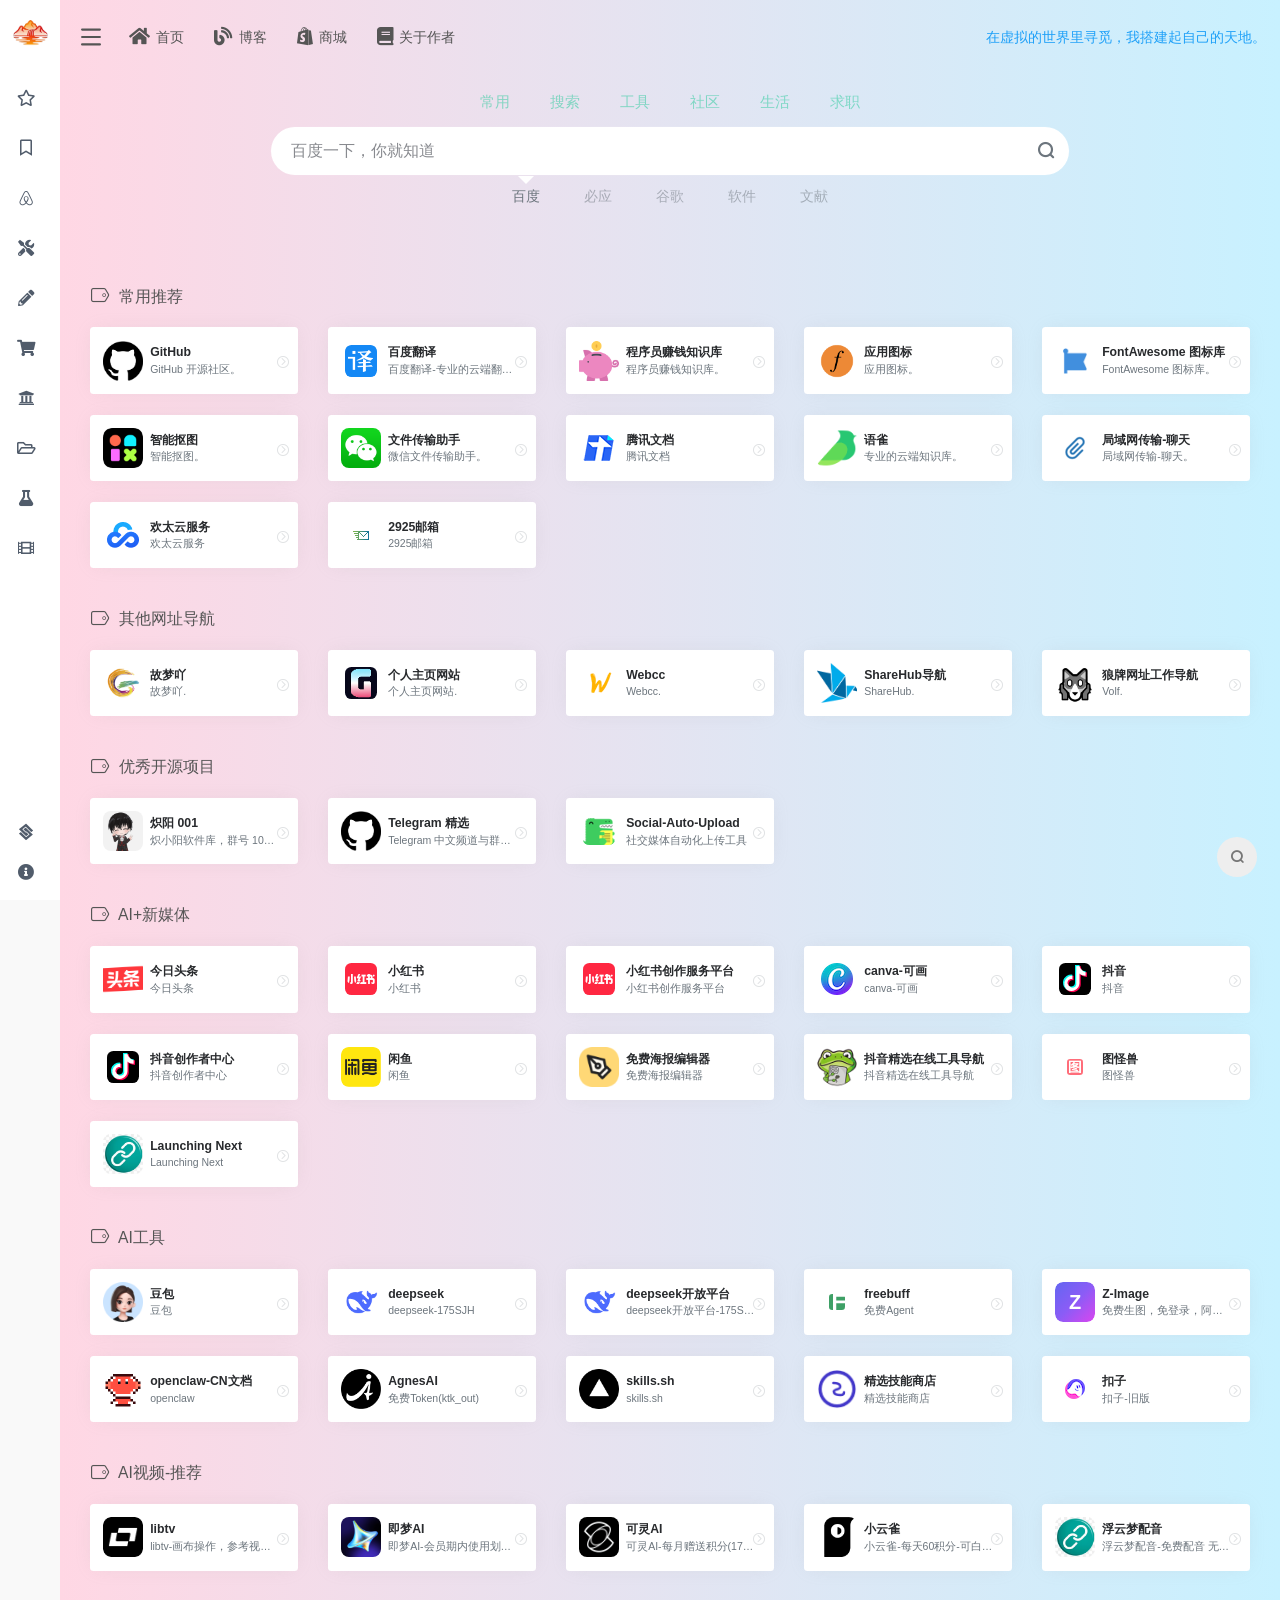
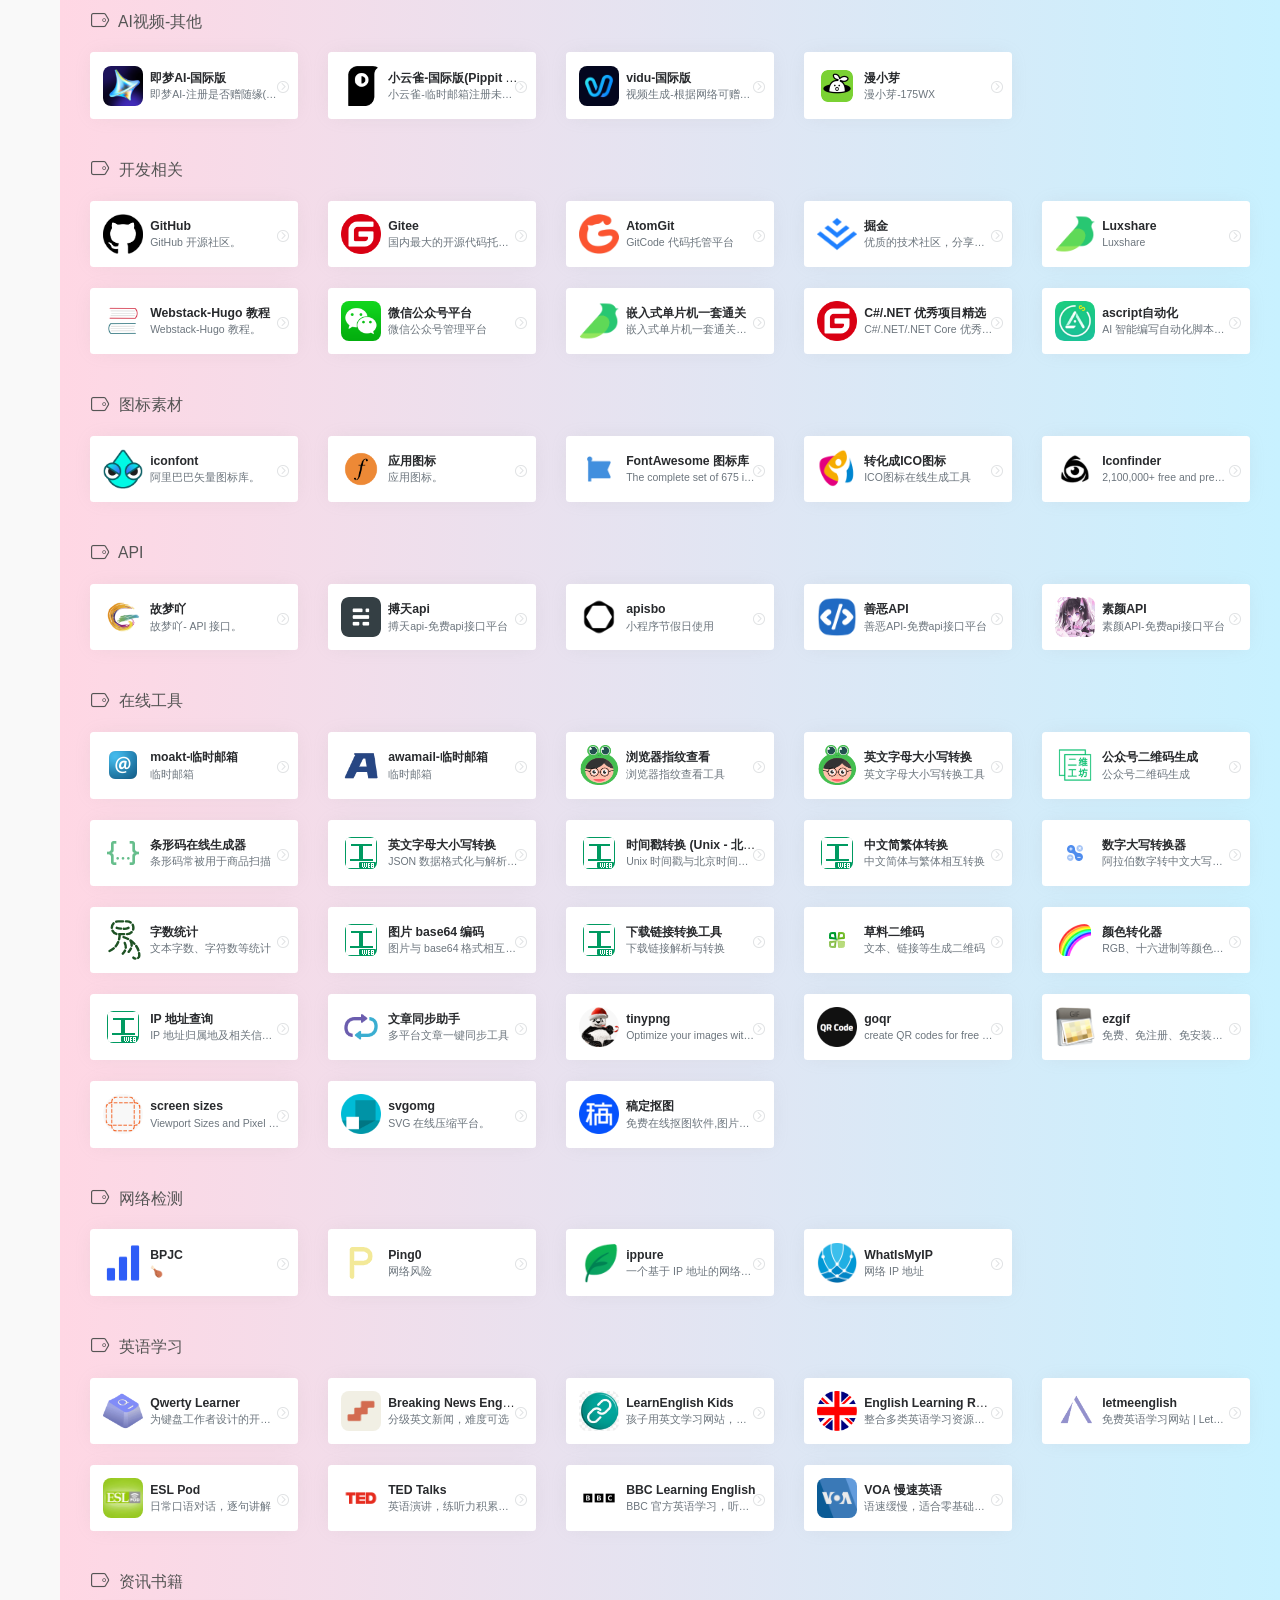
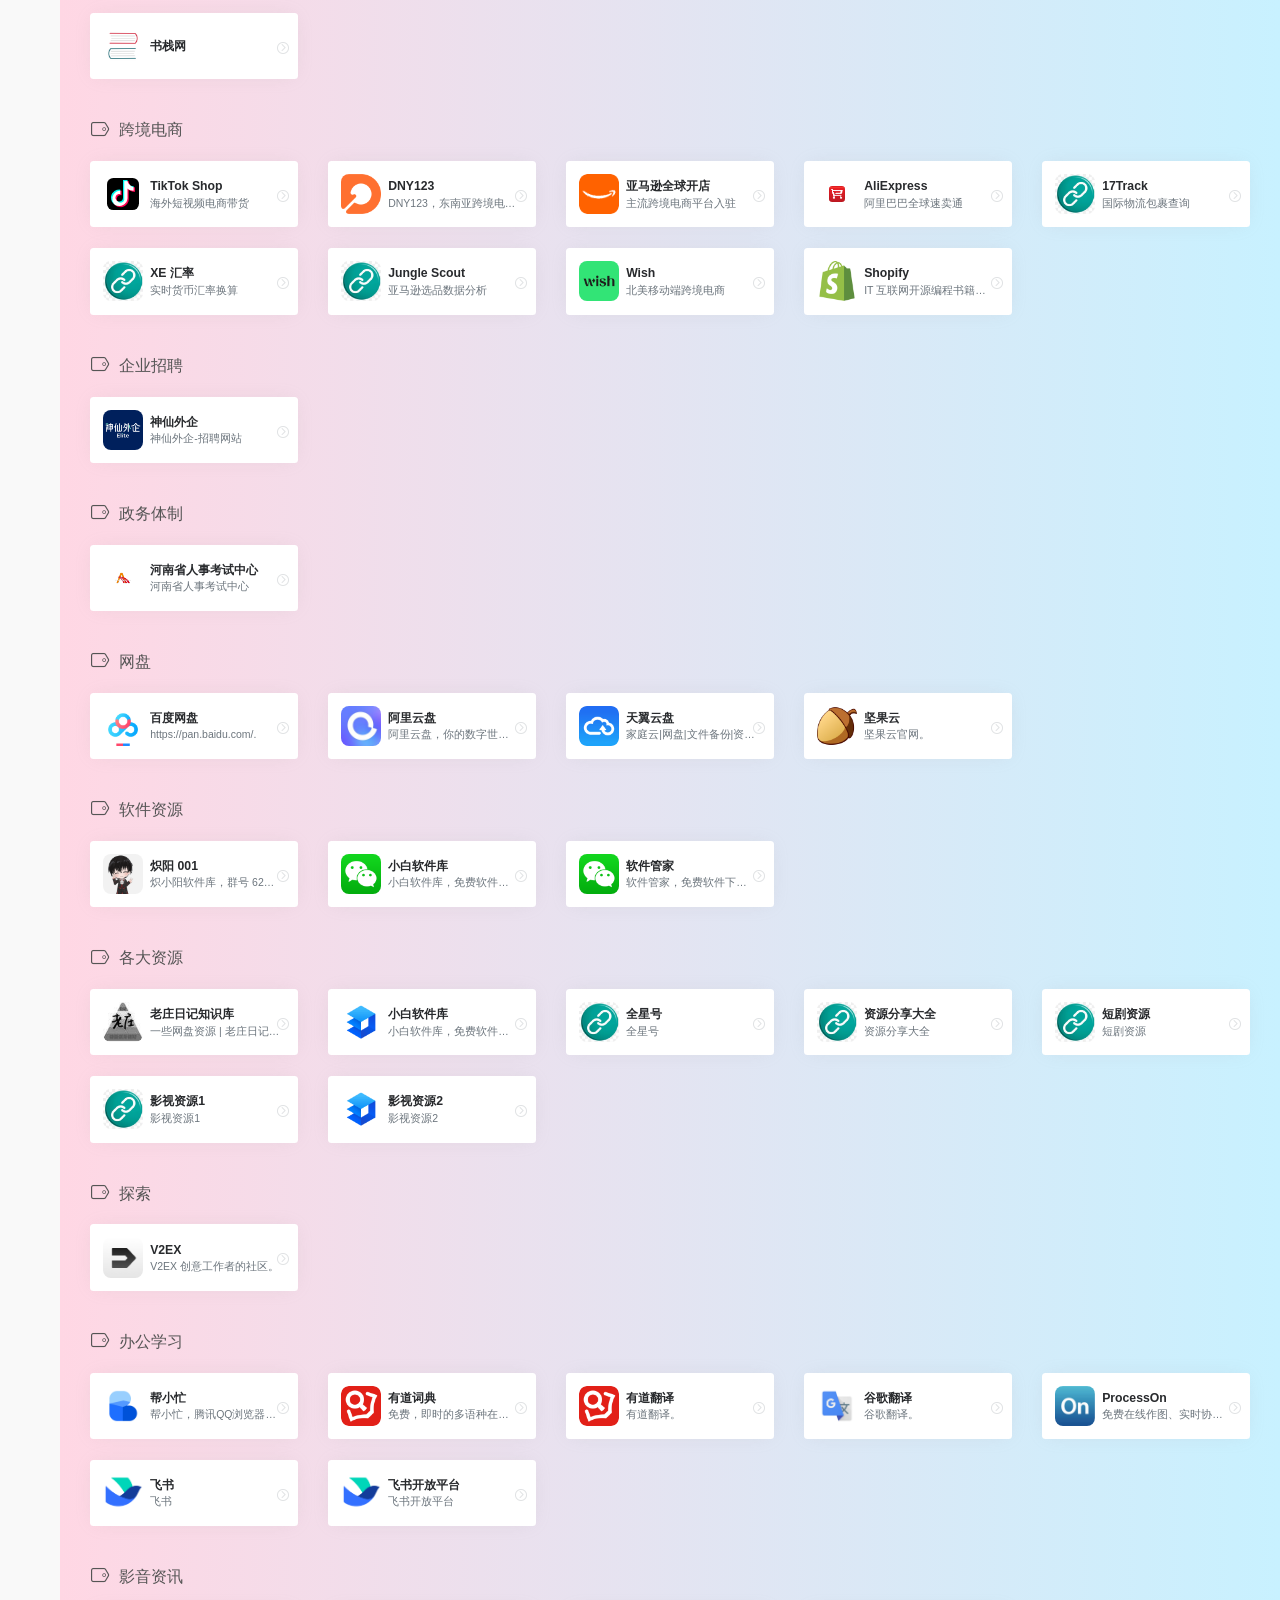
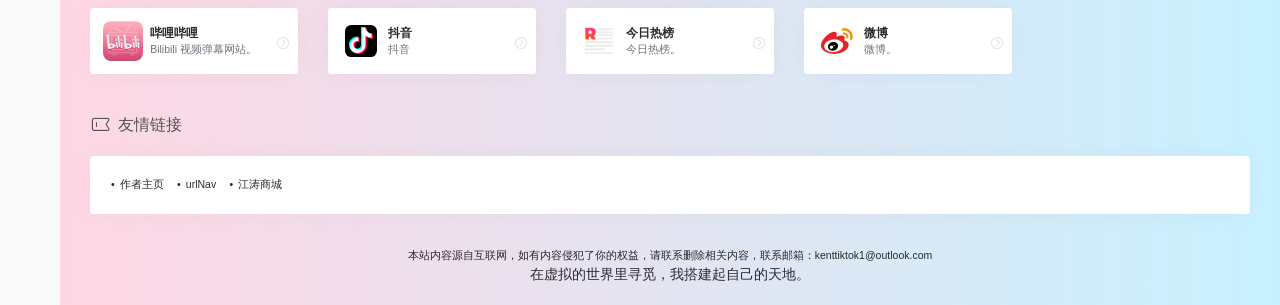
==== commit cf8ccf0f: "更新1" ====
--- a/index.html
+++ b/index.html
@@ -8,9 +8,9 @@
     <meta name="viewport"
         content="width=device-width, initial-scale=1.0, minimum-scale=1.0, maximum-scale=1.0, user-scalable=no" />
     <meta name="theme-color" content="#f9f9f9" />
-    <title>RiverPlus_江涛 网址导航</title>
+    <title>程序员江涛_RiverPlus_Nav</title>
     <link rel="shortcut icon" href="https://zhangyu-175-2.github.io/River-WebNav/assets/images/bi-favicon.png" />
-    <meta name="keywords" content="RiverPlus_江涛 网址导航" />
+    <meta name="keywords" content="程序员江涛_RiverPlus_Nav" />
     
     <meta name="baidu-site-verification" content="codeva-cCAOSG8MBO" />
     
@@ -120,7 +120,7 @@
                 }
             }
         </style>
-        <div class="loader">RiverPlus_江涛 网址导航</div>
+        <div class="loader">程序员江涛_RiverPlus_Nav</div>
     </div>
     
     <div class="page-container">
@@ -133,15 +133,15 @@
                     <div class="logo overflow-hidden">
                         <a href="" class="logo-expanded">
                             <img src="https://zhangyu-175-2.github.io/River-WebNav/assets/images/bi.png" height="40" class="logo-light"
-                                alt="RiverPlus_江涛 网址导航">
+                                alt="程序员江涛_RiverPlus_Nav">
                             <img src="https://zhangyu-175-2.github.io/River-WebNav/assets/images/bi-expand-light.png" height="40" class="logo-dark d-none"
-                                alt="RiverPlus_江涛 网址导航">
+                                alt="程序员江涛_RiverPlus_Nav">
                         </a>
                         <a href="" class="logo-collapsed">
                             <img src="https://zhangyu-175-2.github.io/River-WebNav/assets/images/bi.png" height="40" class="logo-light"
-                                alt="RiverPlus_江涛 网址导航">
+                                alt="程序员江涛_RiverPlus_Nav">
                             <img src="https://zhangyu-175-2.github.io/River-WebNav/assets/images/bi.png" height="40" class="logo-dark d-none"
-                                alt="RiverPlus_江涛 网址导航">
+                                alt="程序员江涛_RiverPlus_Nav">
                         </a>
                     </div>
                     
@@ -162,18 +162,18 @@
                                 
                                     
                                     <li class="sidebar-item">
-                                        <a href="#3e4ab8d84fe2d21a4830e26b56851536" class="smooth change-href" data-change="#3e4ab8d84fe2d21a4830e26b56851536">    
+                                        <a href="#fdeb2118245a3c4fc150602a2ddc1bda" class="smooth change-href" data-change="#fdeb2118245a3c4fc150602a2ddc1bda">    
                                             <i class="far fa-bookmark icon-fw icon-lg mr-2"></i>
                                             <span>优选分享</span>
                                             <i class="iconfont icon-arrow-r-m sidebar-more text-sm"></i>
                                         </a>
                                         <ul>
                                             
-                                            <li><a href="#3e4ab8d84fe2d21a4830e26b56851536" class="smooth"><span>AI&#43;新媒体</span></a></li>
-                                            
-                                            <li><a href="#e7e475c5a9197e794598c2af5ee18a90" class="smooth"><span>网址导航</span></a></li>
+                                            <li><a href="#fdeb2118245a3c4fc150602a2ddc1bda" class="smooth"><span>其他网址导航</span></a></li>
                                             
                                             <li><a href="#b0190ee06759c7b9d8e158415a86035c" class="smooth"><span>优秀开源项目</span></a></li>
+                                            
+                                            <li><a href="#3e4ab8d84fe2d21a4830e26b56851536" class="smooth"><span>AI&#43;新媒体</span></a></li>
                                             
                                         </ul>
                                     </li> 
@@ -182,7 +182,7 @@
                                     
                                     <li class="sidebar-item">
                                         <a href="#0db0a530bff4dee7eef6f5af1bd99309" class="smooth change-href" data-change="#0db0a530bff4dee7eef6f5af1bd99309">    
-                                            <i class="fas fa-microchip icon-fw icon-lg mr-2"></i>
+                                            <i class="fab fa-airbnb icon-fw icon-lg mr-2"></i>
                                             <span>AI</span>
                                             <i class="iconfont icon-arrow-r-m sidebar-more text-sm"></i>
                                         </a>
@@ -200,14 +200,14 @@
                                 
                                     
                                     <li class="sidebar-item">
-                                        <a href="#a5b57a8ee8ba67dde7791b3d66730566" class="smooth change-href" data-change="#a5b57a8ee8ba67dde7791b3d66730566">    
+                                        <a href="#7c5b9182d43ec30f191cb2cf4bee42ee" class="smooth change-href" data-change="#7c5b9182d43ec30f191cb2cf4bee42ee">    
                                             <i class="fas fa-tools fa-lg icon-fw icon-lg mr-2"></i>
                                             <span>开发设计</span>
                                             <i class="iconfont icon-arrow-r-m sidebar-more text-sm"></i>
                                         </a>
                                         <ul>
                                             
-                                            <li><a href="#a5b57a8ee8ba67dde7791b3d66730566" class="smooth"><span>开发文档</span></a></li>
+                                            <li><a href="#7c5b9182d43ec30f191cb2cf4bee42ee" class="smooth"><span>开发相关</span></a></li>
                                             
                                             <li><a href="#7866a35b09d466b9cf0295af54d30d53" class="smooth"><span>图标素材</span></a></li>
                                             
@@ -215,7 +215,7 @@
                                             
                                             <li><a href="#9c2232288caaa8ec40948cef6a786ac2" class="smooth"><span>在线工具</span></a></li>
                                             
-                                            <li><a href="#31e51a60697ff3fb1d1c4934cce67921" class="smooth"><span>在线配色</span></a></li>
+                                            <li><a href="#00b9ef0568937fd2eb709674906ae329" class="smooth"><span>网络检测</span></a></li>
                                             
                                         </ul>
                                     </li> 
@@ -232,14 +232,19 @@
                                             
                                             <li><a href="#bf477e2e55fee42ffffab602a712046b" class="smooth"><span>英语学习</span></a></li>
                                             
-                                            <li><a href="#4529dfda2fa39c9cc903f0648c0cbfa4" class="smooth"><span>跨境电商</span></a></li>
-                                            
-                                            <li><a href="#00b9ef0568937fd2eb709674906ae329" class="smooth"><span>网络检测</span></a></li>
-                                            
                                             <li><a href="#19cb9b648dba4efc58a205ea413b6b5d" class="smooth"><span>资讯书籍</span></a></li>
                                             
                                         </ul>
                                     </li> 
+                                    
+                                
+                                    
+                                    <li class="sidebar-item">
+                                        <a href="#4529dfda2fa39c9cc903f0648c0cbfa4" class="smooth">
+                                            <i class="fas fa-shopping-cart fa-lg icon-fw icon-lg mr-2"></i>
+                                            <span>跨境电商</span>
+                                        </a>
+                                    </li>
                                     
                                 
                                     
@@ -317,12 +322,7 @@
                 <div class="border-top py-2 border-color">
                     <div class="flex-bottom">
                         <ul>
-                            <li id="menu-item-237"
-                                class="menu-item menu-item-type-post_type menu-item-object-page menu-item-237 sidebar-item">
-                                <a href="https://www.yuque.com/forms/share/1a1fee15-f7a9-4ee6-9dd4-b0ba9fef1871" target="_blank">
-                                    <i class="fas fa-file-upload icon-fw icon-lg mr-2"></i>
-                                    <span>网站提交</span></a>
-                            </li>
+                            
 
 			    <li id="menu-item-212"
                                  class="menu-item menu-item-type-custom menu-item-object-custom menu-item-212 sidebar-item">
@@ -334,9 +334,9 @@
 
                             <li id="menu-item-213"
                                 class="menu-item menu-item-type-custom menu-item-object-custom menu-item-213 sidebar-item">
-                                <a target="_blank" rel="noopener" href="https://github.com/shenweiyan/Knowledge-Garden/discussions/10">
+                                <a target="_blank" rel="noopener" href="https://home.riverplus.top/">
                                     <i class="fa fa-info-circle icon-fw icon-lg mr-2"></i>
-                                    <span>关于导航</span></a>
+                                    <span>关于作者</span></a>
                             </li>
                         </ul>
                     </div>
@@ -351,11 +351,11 @@
             <div class="navbar navbar-expand-md">
                 <div class="container-fluid p-0">
 
-                    <a href="" class="navbar-brand d-md-none" title="RiverPlus_江涛 网址导航">
+                    <a href="" class="navbar-brand d-md-none" title="程序员江涛_RiverPlus_Nav">
                         <img src="https://zhangyu-175-2.github.io/River-WebNav/assets/images/bi.png" class="logo-light"
-                            alt="RiverPlus_江涛 网址导航">
+                            alt="程序员江涛_RiverPlus_Nav">
                         <img src="https://zhangyu-175-2.github.io/River-WebNav/assets/images/bi.png" class="logo-dark d-none"
-                            alt="RiverPlus_江涛 网址导航">
+                            alt="程序员江涛_RiverPlus_Nav">
                     </a>
 
                     <div class="collapse navbar-collapse order-2 order-md-1">
@@ -403,16 +403,12 @@
 				</ul>
 			    </li>
 			
-			<li class="menu-item-has-children">
-				<a href="" target="_blank">
-                                    <i class="fa fa-cog fa-lg mr-2"></i>
-                                    <span>关于</span>
+			<li >
+				<a href="https://home.riverplus.top/" target="_blank">
+                                    <i class="fa fa-book fa-lg mr-2"></i>
+                                    <span>关于作者</span>
                                 </a>
 				<ul class="sub-menu">
-				
-				    <li><a href="https://github.com/shenweiyan/Knowledge-Garden/discussions/10" target="_blank">教程 </a></li>
-				
-				    <li><a href="https://github.com/shenweiyan/WebStack-Hugo" target="_blank">源码 </a></li>
 				
 				</ul>
 			    </li>
@@ -1108,39 +1104,6 @@
                     <div class="url-body default">
 			
 			
-                            <a href="http://pan.chiyang001.top/" target="_blank" data-id="" data-url="http://pan.chiyang001.top/" 
-                            class="card no-c mb-4" data-toggle="tooltip" data-placement="bottom" data-original-title="炽阳-解析">
-			
-                            <div class="card-body">
-                                <div class="url-content d-flex align-items-center">
-                                    <div class="url-img mr-2 d-flex align-items-center justify-content-center">
-                                        
-					    
-                                            <img class="lazy" src="assets/images/logos/lingdaima.png" data-src="assets/images/logos/lingdaima.png"
-                                                onerror="javascript:this.src='assets\/images\/logos\/default.webp'" alt="炽阳-解析">
-					    
-                                        
-                                    </div>
-                                    <div class="url-info flex-fill">
-                                        <div class="text-sm overflowClip_1">
-                                            <strong>炽阳-解析</strong>
-                                        </div>
-                                        <p class="overflowClip_1 m-0 text-muted text-xs">炽阳-解析</p>
-                                    </div>
-                                </div>
-                            </div>
-                        </a>
-                        <a href="http://pan.chiyang001.top/" class="togo text-center text-muted is-views" data-id="689"
-                            data-toggle="tooltip" data-placement="right" title="直达" rel="nofollow">
-                            <i class="iconfont icon-goto"></i>
-                        </a>
-                    </div>
-                </div>
-                
-                <div class="url-card col-6  col-sm-6 col-md-4 col-xl-5a col-xxl-6a">
-                    <div class="url-body default">
-			
-			
                             <a href="https://www.2925.com/" target="_blank" data-id="" data-url="https://www.2925.com/" 
                             class="card no-c mb-4" data-toggle="tooltip" data-placement="bottom" data-original-title="2925邮箱">
 			
@@ -1176,6 +1139,302 @@
         
     
         
+            
+	    
+            <div class="d-flex flex-fill">
+                <h4 class="text-gray text-lg mb-4">
+                    <i class="site-tag iconfont icon-tag icon-lg mr-1" id="fdeb2118245a3c4fc150602a2ddc1bda"></i>
+                    其他网址导航
+                </h4>
+                <div class="flex-fill"></div>
+                
+            </div>
+            
+            <div class="row">
+                
+                <div class="url-card col-6  col-sm-6 col-md-4 col-xl-5a col-xxl-6a">
+                    <div class="url-body default">
+			
+			
+                            <a href="https://www.gmya.top/" target="_blank" data-id="" data-url="https://www.gmya.top/"
+                            class="card no-c mb-4" data-toggle="tooltip" data-placement="bottom" data-original-title="故梦吖.">
+			
+                            <div class="card-body">
+                                <div class="url-content d-flex align-items-center">
+                                    <div class="url-img mr-2 d-flex align-items-center justify-content-center">
+                                        
+					    
+					    <img class="lazy" src="assets/images/logos/gmya.ico" data-src="assets/images/logos/gmya.ico"
+                                                onerror="javascript:this.src='assets\/images\/logos\/default.webp'" alt="故梦吖">
+					    
+                                        
+                                    </div>
+                                    <div class="url-info flex-fill">
+                                        <div class="text-sm overflowClip_1">
+                                            <strong>故梦吖</strong>
+                                        </div>
+                                        <p class="overflowClip_1 m-0 text-muted text-xs">故梦吖.</p>
+                                    </div>
+                                </div>
+                            </div>
+                        </a>
+                        <a href="https://www.gmya.top/" class="togo text-center text-muted is-views" data-id="689"
+                            data-toggle="tooltip" data-placement="right" title="直达" rel="nofollow">
+                            <i class="iconfont icon-goto"></i>
+                        </a>
+                    </div>
+                </div>
+                
+                <div class="url-card col-6  col-sm-6 col-md-4 col-xl-5a col-xxl-6a">
+                    <div class="url-body default">
+			
+			
+                            <a href="https://www.gerenzhuye.com/" target="_blank" data-id="" data-url="https://www.gerenzhuye.com/"
+                            class="card no-c mb-4" data-toggle="tooltip" data-placement="bottom" data-original-title="个人主页网站.">
+			
+                            <div class="card-body">
+                                <div class="url-content d-flex align-items-center">
+                                    <div class="url-img mr-2 d-flex align-items-center justify-content-center">
+                                        
+					    
+					    <img class="lazy" src="assets/images/logos/gerenzhuye.ico" data-src="assets/images/logos/gerenzhuye.ico"
+                                                onerror="javascript:this.src='assets\/images\/logos\/default.webp'" alt="个人主页网站">
+					    
+                                        
+                                    </div>
+                                    <div class="url-info flex-fill">
+                                        <div class="text-sm overflowClip_1">
+                                            <strong>个人主页网站</strong>
+                                        </div>
+                                        <p class="overflowClip_1 m-0 text-muted text-xs">个人主页网站.</p>
+                                    </div>
+                                </div>
+                            </div>
+                        </a>
+                        <a href="https://www.gerenzhuye.com/" class="togo text-center text-muted is-views" data-id="689"
+                            data-toggle="tooltip" data-placement="right" title="直达" rel="nofollow">
+                            <i class="iconfont icon-goto"></i>
+                        </a>
+                    </div>
+                </div>
+                
+                <div class="url-card col-6  col-sm-6 col-md-4 col-xl-5a col-xxl-6a">
+                    <div class="url-body default">
+			
+			
+                            <a href="https://web.hujiangtao.cn/" target="_blank" data-id="" data-url="https://web.hujiangtao.cn/"
+                            class="card no-c mb-4" data-toggle="tooltip" data-placement="bottom" data-original-title="Webcc.">
+			
+                            <div class="card-body">
+                                <div class="url-content d-flex align-items-center">
+                                    <div class="url-img mr-2 d-flex align-items-center justify-content-center">
+                                        
+					    
+					    <img class="lazy" src="assets/images/logos/Webcc.ico" data-src="assets/images/logos/Webcc.ico"
+                                                onerror="javascript:this.src='assets\/images\/logos\/default.webp'" alt="Webcc">
+					    
+                                        
+                                    </div>
+                                    <div class="url-info flex-fill">
+                                        <div class="text-sm overflowClip_1">
+                                            <strong>Webcc</strong>
+                                        </div>
+                                        <p class="overflowClip_1 m-0 text-muted text-xs">Webcc.</p>
+                                    </div>
+                                </div>
+                            </div>
+                        </a>
+                        <a href="https://web.hujiangtao.cn/" class="togo text-center text-muted is-views" data-id="689"
+                            data-toggle="tooltip" data-placement="right" title="直达" rel="nofollow">
+                            <i class="iconfont icon-goto"></i>
+                        </a>
+                    </div>
+                </div>
+                
+                <div class="url-card col-6  col-sm-6 col-md-4 col-xl-5a col-xxl-6a">
+                    <div class="url-body default">
+			
+			
+                            <a href="https://www.gezhipu.com/cn/index.html" target="_blank" data-id="" data-url="https://www.gezhipu.com/cn/index.html"
+                            class="card no-c mb-4" data-toggle="tooltip" data-placement="bottom" data-original-title="ShareHub.">
+			
+                            <div class="card-body">
+                                <div class="url-content d-flex align-items-center">
+                                    <div class="url-img mr-2 d-flex align-items-center justify-content-center">
+                                        
+					    
+					    <img class="lazy" src="assets/images/logos/ShareHub.ico" data-src="assets/images/logos/ShareHub.ico"
+                                                onerror="javascript:this.src='assets\/images\/logos\/default.webp'" alt="ShareHub导航">
+					    
+                                        
+                                    </div>
+                                    <div class="url-info flex-fill">
+                                        <div class="text-sm overflowClip_1">
+                                            <strong>ShareHub导航</strong>
+                                        </div>
+                                        <p class="overflowClip_1 m-0 text-muted text-xs">ShareHub.</p>
+                                    </div>
+                                </div>
+                            </div>
+                        </a>
+                        <a href="https://www.gezhipu.com/cn/index.html" class="togo text-center text-muted is-views" data-id="689"
+                            data-toggle="tooltip" data-placement="right" title="直达" rel="nofollow">
+                            <i class="iconfont icon-goto"></i>
+                        </a>
+                    </div>
+                </div>
+                
+                <div class="url-card col-6  col-sm-6 col-md-4 col-xl-5a col-xxl-6a">
+                    <div class="url-body default">
+			
+			
+                            <a href="https://www.volf.club/" target="_blank" data-id="" data-url="https://www.volf.club/"
+                            class="card no-c mb-4" data-toggle="tooltip" data-placement="bottom" data-original-title="Volf.">
+			
+                            <div class="card-body">
+                                <div class="url-content d-flex align-items-center">
+                                    <div class="url-img mr-2 d-flex align-items-center justify-content-center">
+                                        
+					    
+					    <img class="lazy" src="assets/images/logos/Volf.ico" data-src="assets/images/logos/Volf.ico"
+                                                onerror="javascript:this.src='assets\/images\/logos\/default.webp'" alt="狼牌网址工作导航">
+					    
+                                        
+                                    </div>
+                                    <div class="url-info flex-fill">
+                                        <div class="text-sm overflowClip_1">
+                                            <strong>狼牌网址工作导航</strong>
+                                        </div>
+                                        <p class="overflowClip_1 m-0 text-muted text-xs">Volf.</p>
+                                    </div>
+                                </div>
+                            </div>
+                        </a>
+                        <a href="https://www.volf.club/" class="togo text-center text-muted is-views" data-id="689"
+                            data-toggle="tooltip" data-placement="right" title="直达" rel="nofollow">
+                            <i class="iconfont icon-goto"></i>
+                        </a>
+                    </div>
+                </div>
+                
+            </div>
+            <br />
+            
+            
+	    
+            <div class="d-flex flex-fill">
+                <h4 class="text-gray text-lg mb-4">
+                    <i class="site-tag iconfont icon-tag icon-lg mr-1" id="b0190ee06759c7b9d8e158415a86035c"></i>
+                    优秀开源项目
+                </h4>
+                <div class="flex-fill"></div>
+                
+            </div>
+            
+            <div class="row">
+                
+                <div class="url-card col-6  col-sm-6 col-md-4 col-xl-5a col-xxl-6a">
+                    <div class="url-body default">
+			
+			
+                            <a href="http://www.chiyang001.top/" target="_blank" data-id="" data-url="http://www.chiyang001.top/"
+                            class="card no-c mb-4" data-toggle="tooltip" data-placement="bottom" data-original-title="炽小阳软件库，群号 1009381900">
+			
+                            <div class="card-body">
+                                <div class="url-content d-flex align-items-center">
+                                    <div class="url-img mr-2 d-flex align-items-center justify-content-center">
+                                        
+					    
+					    <img class="lazy" src="assets/images/logos/lingdaima.png" data-src="assets/images/logos/lingdaima.png"
+                                                onerror="javascript:this.src='assets\/images\/logos\/default.webp'" alt="炽阳 001">
+					    
+                                        
+                                    </div>
+                                    <div class="url-info flex-fill">
+                                        <div class="text-sm overflowClip_1">
+                                            <strong>炽阳 001</strong>
+                                        </div>
+                                        <p class="overflowClip_1 m-0 text-muted text-xs">炽小阳软件库，群号 1009381900</p>
+                                    </div>
+                                </div>
+                            </div>
+                        </a>
+                        <a href="http://www.chiyang001.top/" class="togo text-center text-muted is-views" data-id="689"
+                            data-toggle="tooltip" data-placement="right" title="直达" rel="nofollow">
+                            <i class="iconfont icon-goto"></i>
+                        </a>
+                    </div>
+                </div>
+                
+                <div class="url-card col-6  col-sm-6 col-md-4 col-xl-5a col-xxl-6a">
+                    <div class="url-body default">
+			
+			
+                            <a href="https://github.com/jackvale/rectg?tab=readme-ov-file" target="_blank" data-id="" data-url="https://github.com/jackvale/rectg?tab=readme-ov-file"
+                            class="card no-c mb-4" data-toggle="tooltip" data-placement="bottom" data-original-title="Telegram 中文频道与群组精选">
+			
+                            <div class="card-body">
+                                <div class="url-content d-flex align-items-center">
+                                    <div class="url-img mr-2 d-flex align-items-center justify-content-center">
+                                        
+					    
+					    <img class="lazy" src="assets/images/logos/github.png" data-src="assets/images/logos/github.png"
+                                                onerror="javascript:this.src='assets\/images\/logos\/default.webp'" alt="Telegram 精选">
+					    
+                                        
+                                    </div>
+                                    <div class="url-info flex-fill">
+                                        <div class="text-sm overflowClip_1">
+                                            <strong>Telegram 精选</strong>
+                                        </div>
+                                        <p class="overflowClip_1 m-0 text-muted text-xs">Telegram 中文频道与群组精选</p>
+                                    </div>
+                                </div>
+                            </div>
+                        </a>
+                        <a href="https://github.com/jackvale/rectg?tab=readme-ov-file" class="togo text-center text-muted is-views" data-id="689"
+                            data-toggle="tooltip" data-placement="right" title="直达" rel="nofollow">
+                            <i class="iconfont icon-goto"></i>
+                        </a>
+                    </div>
+                </div>
+                
+                <div class="url-card col-6  col-sm-6 col-md-4 col-xl-5a col-xxl-6a">
+                    <div class="url-body default">
+			
+			
+                            <a href="https://sap-doc.nasdaddy.com/" target="_blank" data-id="" data-url="https://sap-doc.nasdaddy.com/"
+                            class="card no-c mb-4" data-toggle="tooltip" data-placement="bottom" data-original-title="社交媒体自动化上传工具">
+			
+                            <div class="card-body">
+                                <div class="url-content d-flex align-items-center">
+                                    <div class="url-img mr-2 d-flex align-items-center justify-content-center">
+                                        
+					    
+					    <img class="lazy" src="assets/images/logos/nasdaddy.ico" data-src="assets/images/logos/nasdaddy.ico"
+                                                onerror="javascript:this.src='assets\/images\/logos\/default.webp'" alt="Social-Auto-Upload">
+					    
+                                        
+                                    </div>
+                                    <div class="url-info flex-fill">
+                                        <div class="text-sm overflowClip_1">
+                                            <strong>Social-Auto-Upload</strong>
+                                        </div>
+                                        <p class="overflowClip_1 m-0 text-muted text-xs">社交媒体自动化上传工具</p>
+                                    </div>
+                                </div>
+                            </div>
+                        </a>
+                        <a href="https://sap-doc.nasdaddy.com/" class="togo text-center text-muted is-views" data-id="689"
+                            data-toggle="tooltip" data-placement="right" title="直达" rel="nofollow">
+                            <i class="iconfont icon-goto"></i>
+                        </a>
+                    </div>
+                </div>
+                
+            </div>
+            <br />
+            
             
 	    
             <div class="d-flex flex-fill">
@@ -1556,302 +1815,6 @@
             <br />
             
             
-	    
-            <div class="d-flex flex-fill">
-                <h4 class="text-gray text-lg mb-4">
-                    <i class="site-tag iconfont icon-tag icon-lg mr-1" id="e7e475c5a9197e794598c2af5ee18a90"></i>
-                    网址导航
-                </h4>
-                <div class="flex-fill"></div>
-                
-            </div>
-            
-            <div class="row">
-                
-                <div class="url-card col-6  col-sm-6 col-md-4 col-xl-5a col-xxl-6a">
-                    <div class="url-body default">
-			
-			
-                            <a href="https://www.gmya.top/" target="_blank" data-id="" data-url="https://www.gmya.top/"
-                            class="card no-c mb-4" data-toggle="tooltip" data-placement="bottom" data-original-title="故梦吖.">
-			
-                            <div class="card-body">
-                                <div class="url-content d-flex align-items-center">
-                                    <div class="url-img mr-2 d-flex align-items-center justify-content-center">
-                                        
-					    
-					    <img class="lazy" src="assets/images/logos/gmya.ico" data-src="assets/images/logos/gmya.ico"
-                                                onerror="javascript:this.src='assets\/images\/logos\/default.webp'" alt="故梦吖">
-					    
-                                        
-                                    </div>
-                                    <div class="url-info flex-fill">
-                                        <div class="text-sm overflowClip_1">
-                                            <strong>故梦吖</strong>
-                                        </div>
-                                        <p class="overflowClip_1 m-0 text-muted text-xs">故梦吖.</p>
-                                    </div>
-                                </div>
-                            </div>
-                        </a>
-                        <a href="https://www.gmya.top/" class="togo text-center text-muted is-views" data-id="689"
-                            data-toggle="tooltip" data-placement="right" title="直达" rel="nofollow">
-                            <i class="iconfont icon-goto"></i>
-                        </a>
-                    </div>
-                </div>
-                
-                <div class="url-card col-6  col-sm-6 col-md-4 col-xl-5a col-xxl-6a">
-                    <div class="url-body default">
-			
-			
-                            <a href="https://www.gerenzhuye.com/" target="_blank" data-id="" data-url="https://www.gerenzhuye.com/"
-                            class="card no-c mb-4" data-toggle="tooltip" data-placement="bottom" data-original-title="个人主页网站.">
-			
-                            <div class="card-body">
-                                <div class="url-content d-flex align-items-center">
-                                    <div class="url-img mr-2 d-flex align-items-center justify-content-center">
-                                        
-					    
-					    <img class="lazy" src="assets/images/logos/gerenzhuye.ico" data-src="assets/images/logos/gerenzhuye.ico"
-                                                onerror="javascript:this.src='assets\/images\/logos\/default.webp'" alt="个人主页网站">
-					    
-                                        
-                                    </div>
-                                    <div class="url-info flex-fill">
-                                        <div class="text-sm overflowClip_1">
-                                            <strong>个人主页网站</strong>
-                                        </div>
-                                        <p class="overflowClip_1 m-0 text-muted text-xs">个人主页网站.</p>
-                                    </div>
-                                </div>
-                            </div>
-                        </a>
-                        <a href="https://www.gerenzhuye.com/" class="togo text-center text-muted is-views" data-id="689"
-                            data-toggle="tooltip" data-placement="right" title="直达" rel="nofollow">
-                            <i class="iconfont icon-goto"></i>
-                        </a>
-                    </div>
-                </div>
-                
-                <div class="url-card col-6  col-sm-6 col-md-4 col-xl-5a col-xxl-6a">
-                    <div class="url-body default">
-			
-			
-                            <a href="https://web.hujiangtao.cn/" target="_blank" data-id="" data-url="https://web.hujiangtao.cn/"
-                            class="card no-c mb-4" data-toggle="tooltip" data-placement="bottom" data-original-title="Webcc.">
-			
-                            <div class="card-body">
-                                <div class="url-content d-flex align-items-center">
-                                    <div class="url-img mr-2 d-flex align-items-center justify-content-center">
-                                        
-					    
-					    <img class="lazy" src="assets/images/logos/Webcc.ico" data-src="assets/images/logos/Webcc.ico"
-                                                onerror="javascript:this.src='assets\/images\/logos\/default.webp'" alt="Webcc">
-					    
-                                        
-                                    </div>
-                                    <div class="url-info flex-fill">
-                                        <div class="text-sm overflowClip_1">
-                                            <strong>Webcc</strong>
-                                        </div>
-                                        <p class="overflowClip_1 m-0 text-muted text-xs">Webcc.</p>
-                                    </div>
-                                </div>
-                            </div>
-                        </a>
-                        <a href="https://web.hujiangtao.cn/" class="togo text-center text-muted is-views" data-id="689"
-                            data-toggle="tooltip" data-placement="right" title="直达" rel="nofollow">
-                            <i class="iconfont icon-goto"></i>
-                        </a>
-                    </div>
-                </div>
-                
-                <div class="url-card col-6  col-sm-6 col-md-4 col-xl-5a col-xxl-6a">
-                    <div class="url-body default">
-			
-			
-                            <a href="https://www.gezhipu.com/cn/index.html" target="_blank" data-id="" data-url="https://www.gezhipu.com/cn/index.html"
-                            class="card no-c mb-4" data-toggle="tooltip" data-placement="bottom" data-original-title="ShareHub.">
-			
-                            <div class="card-body">
-                                <div class="url-content d-flex align-items-center">
-                                    <div class="url-img mr-2 d-flex align-items-center justify-content-center">
-                                        
-					    
-					    <img class="lazy" src="assets/images/logos/ShareHub.ico" data-src="assets/images/logos/ShareHub.ico"
-                                                onerror="javascript:this.src='assets\/images\/logos\/default.webp'" alt="ShareHub导航">
-					    
-                                        
-                                    </div>
-                                    <div class="url-info flex-fill">
-                                        <div class="text-sm overflowClip_1">
-                                            <strong>ShareHub导航</strong>
-                                        </div>
-                                        <p class="overflowClip_1 m-0 text-muted text-xs">ShareHub.</p>
-                                    </div>
-                                </div>
-                            </div>
-                        </a>
-                        <a href="https://www.gezhipu.com/cn/index.html" class="togo text-center text-muted is-views" data-id="689"
-                            data-toggle="tooltip" data-placement="right" title="直达" rel="nofollow">
-                            <i class="iconfont icon-goto"></i>
-                        </a>
-                    </div>
-                </div>
-                
-                <div class="url-card col-6  col-sm-6 col-md-4 col-xl-5a col-xxl-6a">
-                    <div class="url-body default">
-			
-			
-                            <a href="https://www.volf.club/" target="_blank" data-id="" data-url="https://www.volf.club/"
-                            class="card no-c mb-4" data-toggle="tooltip" data-placement="bottom" data-original-title="Volf.">
-			
-                            <div class="card-body">
-                                <div class="url-content d-flex align-items-center">
-                                    <div class="url-img mr-2 d-flex align-items-center justify-content-center">
-                                        
-					    
-					    <img class="lazy" src="assets/images/logos/Volf.ico" data-src="assets/images/logos/Volf.ico"
-                                                onerror="javascript:this.src='assets\/images\/logos\/default.webp'" alt="狼牌网址工作导航">
-					    
-                                        
-                                    </div>
-                                    <div class="url-info flex-fill">
-                                        <div class="text-sm overflowClip_1">
-                                            <strong>狼牌网址工作导航</strong>
-                                        </div>
-                                        <p class="overflowClip_1 m-0 text-muted text-xs">Volf.</p>
-                                    </div>
-                                </div>
-                            </div>
-                        </a>
-                        <a href="https://www.volf.club/" class="togo text-center text-muted is-views" data-id="689"
-                            data-toggle="tooltip" data-placement="right" title="直达" rel="nofollow">
-                            <i class="iconfont icon-goto"></i>
-                        </a>
-                    </div>
-                </div>
-                
-            </div>
-            <br />
-            
-            
-	    
-            <div class="d-flex flex-fill">
-                <h4 class="text-gray text-lg mb-4">
-                    <i class="site-tag iconfont icon-tag icon-lg mr-1" id="b0190ee06759c7b9d8e158415a86035c"></i>
-                    优秀开源项目
-                </h4>
-                <div class="flex-fill"></div>
-                
-            </div>
-            
-            <div class="row">
-                
-                <div class="url-card col-6  col-sm-6 col-md-4 col-xl-5a col-xxl-6a">
-                    <div class="url-body default">
-			
-			
-                            <a href="http://www.chiyang001.top/" target="_blank" data-id="" data-url="http://www.chiyang001.top/"
-                            class="card no-c mb-4" data-toggle="tooltip" data-placement="bottom" data-original-title="炽小阳软件库，群号 625129637">
-			
-                            <div class="card-body">
-                                <div class="url-content d-flex align-items-center">
-                                    <div class="url-img mr-2 d-flex align-items-center justify-content-center">
-                                        
-					    
-					    <img class="lazy" src="assets/images/logos/lingdaima.png" data-src="assets/images/logos/lingdaima.png"
-                                                onerror="javascript:this.src='assets\/images\/logos\/default.webp'" alt="炽阳 001">
-					    
-                                        
-                                    </div>
-                                    <div class="url-info flex-fill">
-                                        <div class="text-sm overflowClip_1">
-                                            <strong>炽阳 001</strong>
-                                        </div>
-                                        <p class="overflowClip_1 m-0 text-muted text-xs">炽小阳软件库，群号 625129637</p>
-                                    </div>
-                                </div>
-                            </div>
-                        </a>
-                        <a href="http://www.chiyang001.top/" class="togo text-center text-muted is-views" data-id="689"
-                            data-toggle="tooltip" data-placement="right" title="直达" rel="nofollow">
-                            <i class="iconfont icon-goto"></i>
-                        </a>
-                    </div>
-                </div>
-                
-                <div class="url-card col-6  col-sm-6 col-md-4 col-xl-5a col-xxl-6a">
-                    <div class="url-body default">
-			
-			
-                            <a href="https://github.com/jackvale/rectg?tab=readme-ov-file" target="_blank" data-id="" data-url="https://github.com/jackvale/rectg?tab=readme-ov-file"
-                            class="card no-c mb-4" data-toggle="tooltip" data-placement="bottom" data-original-title="Telegram 中文频道与群组精选">
-			
-                            <div class="card-body">
-                                <div class="url-content d-flex align-items-center">
-                                    <div class="url-img mr-2 d-flex align-items-center justify-content-center">
-                                        
-					    
-					    <img class="lazy" src="assets/images/logos/github.png" data-src="assets/images/logos/github.png"
-                                                onerror="javascript:this.src='assets\/images\/logos\/default.webp'" alt="Telegram 精选">
-					    
-                                        
-                                    </div>
-                                    <div class="url-info flex-fill">
-                                        <div class="text-sm overflowClip_1">
-                                            <strong>Telegram 精选</strong>
-                                        </div>
-                                        <p class="overflowClip_1 m-0 text-muted text-xs">Telegram 中文频道与群组精选</p>
-                                    </div>
-                                </div>
-                            </div>
-                        </a>
-                        <a href="https://github.com/jackvale/rectg?tab=readme-ov-file" class="togo text-center text-muted is-views" data-id="689"
-                            data-toggle="tooltip" data-placement="right" title="直达" rel="nofollow">
-                            <i class="iconfont icon-goto"></i>
-                        </a>
-                    </div>
-                </div>
-                
-                <div class="url-card col-6  col-sm-6 col-md-4 col-xl-5a col-xxl-6a">
-                    <div class="url-body default">
-			
-			
-                            <a href="https://sap-doc.nasdaddy.com/" target="_blank" data-id="" data-url="https://sap-doc.nasdaddy.com/"
-                            class="card no-c mb-4" data-toggle="tooltip" data-placement="bottom" data-original-title="社交媒体自动化上传工具">
-			
-                            <div class="card-body">
-                                <div class="url-content d-flex align-items-center">
-                                    <div class="url-img mr-2 d-flex align-items-center justify-content-center">
-                                        
-					    
-					    <img class="lazy" src="assets/images/logos/nasdaddy.ico" data-src="assets/images/logos/nasdaddy.ico"
-                                                onerror="javascript:this.src='assets\/images\/logos\/default.webp'" alt="Social-Auto-Upload">
-					    
-                                        
-                                    </div>
-                                    <div class="url-info flex-fill">
-                                        <div class="text-sm overflowClip_1">
-                                            <strong>Social-Auto-Upload</strong>
-                                        </div>
-                                        <p class="overflowClip_1 m-0 text-muted text-xs">社交媒体自动化上传工具</p>
-                                    </div>
-                                </div>
-                            </div>
-                        </a>
-                        <a href="https://sap-doc.nasdaddy.com/" class="togo text-center text-muted is-views" data-id="689"
-                            data-toggle="tooltip" data-placement="right" title="直达" rel="nofollow">
-                            <i class="iconfont icon-goto"></i>
-                        </a>
-                    </div>
-                </div>
-                
-            </div>
-            <br />
-            
-            
         
     
         
@@ -1971,6 +1934,39 @@
                     <div class="url-body default">
 			
 			
+                            <a href="https://freebuf.com/web" target="_blank" data-id="" data-url="https://freebuf.com/web"
+                            class="card no-c mb-4" data-toggle="tooltip" data-placement="bottom" data-original-title="免费Agent">
+			
+                            <div class="card-body">
+                                <div class="url-content d-flex align-items-center">
+                                    <div class="url-img mr-2 d-flex align-items-center justify-content-center">
+                                        
+					    
+					    <img class="lazy" src="assets/images/logos/freebuf.ico" data-src="assets/images/logos/freebuf.ico"
+                                                onerror="javascript:this.src='assets\/images\/logos\/default.webp'" alt="freebuff">
+					    
+                                        
+                                    </div>
+                                    <div class="url-info flex-fill">
+                                        <div class="text-sm overflowClip_1">
+                                            <strong>freebuff</strong>
+                                        </div>
+                                        <p class="overflowClip_1 m-0 text-muted text-xs">免费Agent</p>
+                                    </div>
+                                </div>
+                            </div>
+                        </a>
+                        <a href="https://freebuf.com/web" class="togo text-center text-muted is-views" data-id="689"
+                            data-toggle="tooltip" data-placement="right" title="直达" rel="nofollow">
+                            <i class="iconfont icon-goto"></i>
+                        </a>
+                    </div>
+                </div>
+                
+                <div class="url-card col-6  col-sm-6 col-md-4 col-xl-5a col-xxl-6a">
+                    <div class="url-body default">
+			
+			
                             <a href="https://zimage.design/zh/#generator" target="_blank" data-id="" data-url="https://zimage.design/zh/#generator"
                             class="card no-c mb-4" data-toggle="tooltip" data-placement="bottom" data-original-title="免费生图，免登录，阿里通义实验室最新发布的突破性图像生成模型">
 			
@@ -2060,72 +2056,6 @@
                             </div>
                         </a>
                         <a href="https://platform.agnes-ai.com/" class="togo text-center text-muted is-views" data-id="689"
-                            data-toggle="tooltip" data-placement="right" title="直达" rel="nofollow">
-                            <i class="iconfont icon-goto"></i>
-                        </a>
-                    </div>
-                </div>
-                
-                <div class="url-card col-6  col-sm-6 col-md-4 col-xl-5a col-xxl-6a">
-                    <div class="url-body default">
-			
-			
-                            <a href="https://www.feishu.cn/" target="_blank" data-id="" data-url="https://www.feishu.cn/"
-                            class="card no-c mb-4" data-toggle="tooltip" data-placement="bottom" data-original-title="飞书">
-			
-                            <div class="card-body">
-                                <div class="url-content d-flex align-items-center">
-                                    <div class="url-img mr-2 d-flex align-items-center justify-content-center">
-                                        
-					    
-					    <img class="lazy" src="assets/images/logos/%e9%a3%9e%e4%b9%a6.png" data-src="assets/images/logos/%e9%a3%9e%e4%b9%a6.png"
-                                                onerror="javascript:this.src='assets\/images\/logos\/default.webp'" alt="飞书">
-					    
-                                        
-                                    </div>
-                                    <div class="url-info flex-fill">
-                                        <div class="text-sm overflowClip_1">
-                                            <strong>飞书</strong>
-                                        </div>
-                                        <p class="overflowClip_1 m-0 text-muted text-xs">飞书</p>
-                                    </div>
-                                </div>
-                            </div>
-                        </a>
-                        <a href="https://www.feishu.cn/" class="togo text-center text-muted is-views" data-id="689"
-                            data-toggle="tooltip" data-placement="right" title="直达" rel="nofollow">
-                            <i class="iconfont icon-goto"></i>
-                        </a>
-                    </div>
-                </div>
-                
-                <div class="url-card col-6  col-sm-6 col-md-4 col-xl-5a col-xxl-6a">
-                    <div class="url-body default">
-			
-			
-                            <a href="https://open.feishu.cn/app" target="_blank" data-id="" data-url="https://open.feishu.cn/app"
-                            class="card no-c mb-4" data-toggle="tooltip" data-placement="bottom" data-original-title="飞书开放平台">
-			
-                            <div class="card-body">
-                                <div class="url-content d-flex align-items-center">
-                                    <div class="url-img mr-2 d-flex align-items-center justify-content-center">
-                                        
-					    
-					    <img class="lazy" src="assets/images/logos/%e9%a3%9e%e4%b9%a6.png" data-src="assets/images/logos/%e9%a3%9e%e4%b9%a6.png"
-                                                onerror="javascript:this.src='assets\/images\/logos\/default.webp'" alt="飞书开放平台">
-					    
-                                        
-                                    </div>
-                                    <div class="url-info flex-fill">
-                                        <div class="text-sm overflowClip_1">
-                                            <strong>飞书开放平台</strong>
-                                        </div>
-                                        <p class="overflowClip_1 m-0 text-muted text-xs">飞书开放平台</p>
-                                    </div>
-                                </div>
-                            </div>
-                        </a>
-                        <a href="https://open.feishu.cn/app" class="togo text-center text-muted is-views" data-id="689"
                             data-toggle="tooltip" data-placement="right" title="直达" rel="nofollow">
                             <i class="iconfont icon-goto"></i>
                         </a>
@@ -2571,8 +2501,8 @@
 	    
             <div class="d-flex flex-fill">
                 <h4 class="text-gray text-lg mb-4">
-                    <i class="site-tag iconfont icon-tag icon-lg mr-1" id="a5b57a8ee8ba67dde7791b3d66730566"></i>
-                    开发文档
+                    <i class="site-tag iconfont icon-tag icon-lg mr-1" id="7c5b9182d43ec30f191cb2cf4bee42ee"></i>
+                    开发相关
                 </h4>
                 <div class="flex-fill"></div>
                 
@@ -2584,6 +2514,138 @@
                     <div class="url-body default">
 			
 			
+                            <a href="https://github.com/" target="_blank" data-id="" data-url="https://github.com/"
+                            class="card no-c mb-4" data-toggle="tooltip" data-placement="bottom" data-original-title="GitHub 开源社区。">
+			
+                            <div class="card-body">
+                                <div class="url-content d-flex align-items-center">
+                                    <div class="url-img mr-2 d-flex align-items-center justify-content-center">
+                                        
+					    
+					    <img class="lazy" src="assets/images/logos/github.png" data-src="assets/images/logos/github.png"
+                                                onerror="javascript:this.src='assets\/images\/logos\/default.webp'" alt="GitHub">
+					    
+                                        
+                                    </div>
+                                    <div class="url-info flex-fill">
+                                        <div class="text-sm overflowClip_1">
+                                            <strong>GitHub</strong>
+                                        </div>
+                                        <p class="overflowClip_1 m-0 text-muted text-xs">GitHub 开源社区。</p>
+                                    </div>
+                                </div>
+                            </div>
+                        </a>
+                        <a href="https://github.com/" class="togo text-center text-muted is-views" data-id="689"
+                            data-toggle="tooltip" data-placement="right" title="直达" rel="nofollow">
+                            <i class="iconfont icon-goto"></i>
+                        </a>
+                    </div>
+                </div>
+                
+                <div class="url-card col-6  col-sm-6 col-md-4 col-xl-5a col-xxl-6a">
+                    <div class="url-body default">
+			
+			
+                            <a href="https://gitee.com/" target="_blank" data-id="" data-url="https://gitee.com/"
+                            class="card no-c mb-4" data-toggle="tooltip" data-placement="bottom" data-original-title="国内最大的开源代码托管平台">
+			
+                            <div class="card-body">
+                                <div class="url-content d-flex align-items-center">
+                                    <div class="url-img mr-2 d-flex align-items-center justify-content-center">
+                                        
+					    
+					    <img class="lazy" src="assets/images/logos/gitee.ico" data-src="assets/images/logos/gitee.ico"
+                                                onerror="javascript:this.src='assets\/images\/logos\/default.webp'" alt="Gitee">
+					    
+                                        
+                                    </div>
+                                    <div class="url-info flex-fill">
+                                        <div class="text-sm overflowClip_1">
+                                            <strong>Gitee</strong>
+                                        </div>
+                                        <p class="overflowClip_1 m-0 text-muted text-xs">国内最大的开源代码托管平台</p>
+                                    </div>
+                                </div>
+                            </div>
+                        </a>
+                        <a href="https://gitee.com/" class="togo text-center text-muted is-views" data-id="689"
+                            data-toggle="tooltip" data-placement="right" title="直达" rel="nofollow">
+                            <i class="iconfont icon-goto"></i>
+                        </a>
+                    </div>
+                </div>
+                
+                <div class="url-card col-6  col-sm-6 col-md-4 col-xl-5a col-xxl-6a">
+                    <div class="url-body default">
+			
+			
+                            <a href="https://gitcode.com/" target="_blank" data-id="" data-url="https://gitcode.com/"
+                            class="card no-c mb-4" data-toggle="tooltip" data-placement="bottom" data-original-title="GitCode 代码托管平台">
+			
+                            <div class="card-body">
+                                <div class="url-content d-flex align-items-center">
+                                    <div class="url-img mr-2 d-flex align-items-center justify-content-center">
+                                        
+					    
+					    <img class="lazy" src="assets/images/logos/gitcode.ico" data-src="assets/images/logos/gitcode.ico"
+                                                onerror="javascript:this.src='assets\/images\/logos\/default.webp'" alt="AtomGit">
+					    
+                                        
+                                    </div>
+                                    <div class="url-info flex-fill">
+                                        <div class="text-sm overflowClip_1">
+                                            <strong>AtomGit</strong>
+                                        </div>
+                                        <p class="overflowClip_1 m-0 text-muted text-xs">GitCode 代码托管平台</p>
+                                    </div>
+                                </div>
+                            </div>
+                        </a>
+                        <a href="https://gitcode.com/" class="togo text-center text-muted is-views" data-id="689"
+                            data-toggle="tooltip" data-placement="right" title="直达" rel="nofollow">
+                            <i class="iconfont icon-goto"></i>
+                        </a>
+                    </div>
+                </div>
+                
+                <div class="url-card col-6  col-sm-6 col-md-4 col-xl-5a col-xxl-6a">
+                    <div class="url-body default">
+			
+			
+                            <a href="https://juejin.cn/" target="_blank" data-id="" data-url="https://juejin.cn/"
+                            class="card no-c mb-4" data-toggle="tooltip" data-placement="bottom" data-original-title="优质的技术社区，分享技术文章与经验">
+			
+                            <div class="card-body">
+                                <div class="url-content d-flex align-items-center">
+                                    <div class="url-img mr-2 d-flex align-items-center justify-content-center">
+                                        
+					    
+					    <img class="lazy" src="assets/images/logos/%e6%8e%98%e9%87%91.ico" data-src="assets/images/logos/%e6%8e%98%e9%87%91.ico"
+                                                onerror="javascript:this.src='assets\/images\/logos\/default.webp'" alt="掘金">
+					    
+                                        
+                                    </div>
+                                    <div class="url-info flex-fill">
+                                        <div class="text-sm overflowClip_1">
+                                            <strong>掘金</strong>
+                                        </div>
+                                        <p class="overflowClip_1 m-0 text-muted text-xs">优质的技术社区，分享技术文章与经验</p>
+                                    </div>
+                                </div>
+                            </div>
+                        </a>
+                        <a href="https://juejin.cn/" class="togo text-center text-muted is-views" data-id="689"
+                            data-toggle="tooltip" data-placement="right" title="直达" rel="nofollow">
+                            <i class="iconfont icon-goto"></i>
+                        </a>
+                    </div>
+                </div>
+                
+                <div class="url-card col-6  col-sm-6 col-md-4 col-xl-5a col-xxl-6a">
+                    <div class="url-body default">
+			
+			
                             <a href="https://www.yuque.com/danrandechewu/bdt0fk" target="_blank" data-id="" data-url="https://www.yuque.com/danrandechewu/bdt0fk"
                             class="card no-c mb-4" data-toggle="tooltip" data-placement="bottom" data-original-title="Luxshare">
 			
@@ -2683,8 +2745,41 @@
                     <div class="url-body default">
 			
 			
-                            <a href="https://gitee.com/" target="_blank" data-id="" data-url="https://gitee.com/"
-                            class="card no-c mb-4" data-toggle="tooltip" data-placement="bottom" data-original-title="国内最大的开源代码托管平台">
+                            <a href="https://www.yuque.com/xxcls/mcu" target="_blank" data-id="" data-url="https://www.yuque.com/xxcls/mcu"
+                            class="card no-c mb-4" data-toggle="tooltip" data-placement="bottom" data-original-title="嵌入式单片机一套通关教程（语雀）">
+			
+                            <div class="card-body">
+                                <div class="url-content d-flex align-items-center">
+                                    <div class="url-img mr-2 d-flex align-items-center justify-content-center">
+                                        
+					    
+					    <img class="lazy" src="assets/images/logos/%e8%af%ad%e9%9b%80.webp" data-src="assets/images/logos/%e8%af%ad%e9%9b%80.webp"
+                                                onerror="javascript:this.src='assets\/images\/logos\/default.webp'" alt="嵌入式单片机一套通关">
+					    
+                                        
+                                    </div>
+                                    <div class="url-info flex-fill">
+                                        <div class="text-sm overflowClip_1">
+                                            <strong>嵌入式单片机一套通关</strong>
+                                        </div>
+                                        <p class="overflowClip_1 m-0 text-muted text-xs">嵌入式单片机一套通关教程（语雀）</p>
+                                    </div>
+                                </div>
+                            </div>
+                        </a>
+                        <a href="https://www.yuque.com/xxcls/mcu" class="togo text-center text-muted is-views" data-id="689"
+                            data-toggle="tooltip" data-placement="right" title="直达" rel="nofollow">
+                            <i class="iconfont icon-goto"></i>
+                        </a>
+                    </div>
+                </div>
+                
+                <div class="url-card col-6  col-sm-6 col-md-4 col-xl-5a col-xxl-6a">
+                    <div class="url-body default">
+			
+			
+                            <a href="https://gitee.com/ysgdaydayup/DotNetGuide/blob/main/docs/DotNet/DotNetProjectPicks.md" target="_blank" data-id="" data-url="https://gitee.com/ysgdaydayup/DotNetGuide/blob/main/docs/DotNet/DotNetProjectPicks.md"
+                            class="card no-c mb-4" data-toggle="tooltip" data-placement="bottom" data-original-title="C#/.NET/.NET Core 优秀项目和框架精选（DotNetGuide）">
 			
                             <div class="card-body">
                                 <div class="url-content d-flex align-items-center">
@@ -2692,53 +2787,53 @@
                                         
 					    
 					    <img class="lazy" src="assets/images/logos/gitee.ico" data-src="assets/images/logos/gitee.ico"
-                                                onerror="javascript:this.src='assets\/images\/logos\/default.webp'" alt="Gitee">
-					    
-                                        
-                                    </div>
-                                    <div class="url-info flex-fill">
-                                        <div class="text-sm overflowClip_1">
-                                            <strong>Gitee</strong>
-                                        </div>
-                                        <p class="overflowClip_1 m-0 text-muted text-xs">国内最大的开源代码托管平台</p>
-                                    </div>
-                                </div>
-                            </div>
-                        </a>
-                        <a href="https://gitee.com/" class="togo text-center text-muted is-views" data-id="689"
-                            data-toggle="tooltip" data-placement="right" title="直达" rel="nofollow">
-                            <i class="iconfont icon-goto"></i>
-                        </a>
-                    </div>
-                </div>
-                
-                <div class="url-card col-6  col-sm-6 col-md-4 col-xl-5a col-xxl-6a">
-                    <div class="url-body default">
-			
-			
-                            <a href="https://juejin.cn/" target="_blank" data-id="" data-url="https://juejin.cn/"
-                            class="card no-c mb-4" data-toggle="tooltip" data-placement="bottom" data-original-title="优质的技术社区，分享技术文章与经验">
-			
-                            <div class="card-body">
-                                <div class="url-content d-flex align-items-center">
-                                    <div class="url-img mr-2 d-flex align-items-center justify-content-center">
-                                        
-					    
-					    <img class="lazy" src="assets/images/logos/%e6%8e%98%e9%87%91.ico" data-src="assets/images/logos/%e6%8e%98%e9%87%91.ico"
-                                                onerror="javascript:this.src='assets\/images\/logos\/default.webp'" alt="掘金">
-					    
-                                        
-                                    </div>
-                                    <div class="url-info flex-fill">
-                                        <div class="text-sm overflowClip_1">
-                                            <strong>掘金</strong>
-                                        </div>
-                                        <p class="overflowClip_1 m-0 text-muted text-xs">优质的技术社区，分享技术文章与经验</p>
-                                    </div>
-                                </div>
-                            </div>
-                        </a>
-                        <a href="https://juejin.cn/" class="togo text-center text-muted is-views" data-id="689"
+                                                onerror="javascript:this.src='assets\/images\/logos\/default.webp'" alt="C#/.NET 优秀项目精选">
+					    
+                                        
+                                    </div>
+                                    <div class="url-info flex-fill">
+                                        <div class="text-sm overflowClip_1">
+                                            <strong>C#/.NET 优秀项目精选</strong>
+                                        </div>
+                                        <p class="overflowClip_1 m-0 text-muted text-xs">C#/.NET/.NET Core 优秀项目和框架精选（DotNetGuide）</p>
+                                    </div>
+                                </div>
+                            </div>
+                        </a>
+                        <a href="https://gitee.com/ysgdaydayup/DotNetGuide/blob/main/docs/DotNet/DotNetProjectPicks.md" class="togo text-center text-muted is-views" data-id="689"
+                            data-toggle="tooltip" data-placement="right" title="直达" rel="nofollow">
+                            <i class="iconfont icon-goto"></i>
+                        </a>
+                    </div>
+                </div>
+                
+                <div class="url-card col-6  col-sm-6 col-md-4 col-xl-5a col-xxl-6a">
+                    <div class="url-body default">
+			
+			
+                            <a href="https://www.ascript.cn/ai-coding/" target="_blank" data-id="" data-url="https://www.ascript.cn/ai-coding/"
+                            class="card no-c mb-4" data-toggle="tooltip" data-placement="bottom" data-original-title="AI 智能编写自动化脚本工具">
+			
+                            <div class="card-body">
+                                <div class="url-content d-flex align-items-center">
+                                    <div class="url-img mr-2 d-flex align-items-center justify-content-center">
+                                        
+					    
+					    <img class="lazy" src="assets/images/logos/ascript.ico" data-src="assets/images/logos/ascript.ico"
+                                                onerror="javascript:this.src='assets\/images\/logos\/default.webp'" alt="ascript自动化">
+					    
+                                        
+                                    </div>
+                                    <div class="url-info flex-fill">
+                                        <div class="text-sm overflowClip_1">
+                                            <strong>ascript自动化</strong>
+                                        </div>
+                                        <p class="overflowClip_1 m-0 text-muted text-xs">AI 智能编写自动化脚本工具</p>
+                                    </div>
+                                </div>
+                            </div>
+                        </a>
+                        <a href="https://www.ascript.cn/ai-coding/" class="togo text-center text-muted is-views" data-id="689"
                             data-toggle="tooltip" data-placement="right" title="直达" rel="nofollow">
                             <i class="iconfont icon-goto"></i>
                         </a>
@@ -3889,8 +3984,8 @@
 	    
             <div class="d-flex flex-fill">
                 <h4 class="text-gray text-lg mb-4">
-                    <i class="site-tag iconfont icon-tag icon-lg mr-1" id="31e51a60697ff3fb1d1c4934cce67921"></i>
-                    在线配色
+                    <i class="site-tag iconfont icon-tag icon-lg mr-1" id="00b9ef0568937fd2eb709674906ae329"></i>
+                    网络检测
                 </h4>
                 <div class="flex-fill"></div>
                 
@@ -3902,260 +3997,128 @@
                     <div class="url-body default">
 			
 			
-                            <a href="https://coolors.co/" target="_blank" data-id="" data-url="https://coolors.co/"
-                            class="card no-c mb-4" data-toggle="tooltip" data-placement="bottom" data-original-title="The super fast color schemes generator!">
-			
-                            <div class="card-body">
-                                <div class="url-content d-flex align-items-center">
-                                    <div class="url-img mr-2 d-flex align-items-center justify-content-center">
-                                        
-					    
-					    <img class="lazy" src="assets/images/logos/coolors.png" data-src="assets/images/logos/coolors.png"
-                                                onerror="javascript:this.src='assets\/images\/logos\/default.webp'" alt="coolors">
-					    
-                                        
-                                    </div>
-                                    <div class="url-info flex-fill">
-                                        <div class="text-sm overflowClip_1">
-                                            <strong>coolors</strong>
-                                        </div>
-                                        <p class="overflowClip_1 m-0 text-muted text-xs">The super fast color schemes generator!</p>
-                                    </div>
-                                </div>
-                            </div>
-                        </a>
-                        <a href="https://coolors.co/" class="togo text-center text-muted is-views" data-id="689"
-                            data-toggle="tooltip" data-placement="right" title="直达" rel="nofollow">
-                            <i class="iconfont icon-goto"></i>
-                        </a>
-                    </div>
-                </div>
-                
-                <div class="url-card col-6  col-sm-6 col-md-4 col-xl-5a col-xxl-6a">
-                    <div class="url-body default">
-			
-			
-                            <a href="http://www.colorhunt.co/" target="_blank" data-id="" data-url="http://www.colorhunt.co/"
-                            class="card no-c mb-4" data-toggle="tooltip" data-placement="bottom" data-original-title="Beautiful Color Palettes.">
-			
-                            <div class="card-body">
-                                <div class="url-content d-flex align-items-center">
-                                    <div class="url-img mr-2 d-flex align-items-center justify-content-center">
-                                        
-					    
-					    <img class="lazy" src="assets/images/logos/colorhunt.png" data-src="assets/images/logos/colorhunt.png"
-                                                onerror="javascript:this.src='assets\/images\/logos\/default.webp'" alt="colorhunt">
-					    
-                                        
-                                    </div>
-                                    <div class="url-info flex-fill">
-                                        <div class="text-sm overflowClip_1">
-                                            <strong>colorhunt</strong>
-                                        </div>
-                                        <p class="overflowClip_1 m-0 text-muted text-xs">Beautiful Color Palettes.</p>
-                                    </div>
-                                </div>
-                            </div>
-                        </a>
-                        <a href="http://www.colorhunt.co/" class="togo text-center text-muted is-views" data-id="689"
-                            data-toggle="tooltip" data-placement="right" title="直达" rel="nofollow">
-                            <i class="iconfont icon-goto"></i>
-                        </a>
-                    </div>
-                </div>
-                
-                <div class="url-card col-6  col-sm-6 col-md-4 col-xl-5a col-xxl-6a">
-                    <div class="url-body default">
-			
-			
-                            <a href="http://khroma.co/generator/" target="_blank" data-id="" data-url="http://khroma.co/generator/"
-                            class="card no-c mb-4" data-toggle="tooltip" data-placement="bottom" data-original-title="Khroma is the fastest way to discover, search, and save color combos you&#39;ll want to use.">
-			
-                            <div class="card-body">
-                                <div class="url-content d-flex align-items-center">
-                                    <div class="url-img mr-2 d-flex align-items-center justify-content-center">
-                                        
-					    
-					    <img class="lazy" src="assets/images/logos/khroma.png" data-src="assets/images/logos/khroma.png"
-                                                onerror="javascript:this.src='assets\/images\/logos\/default.webp'" alt="khroma">
-					    
-                                        
-                                    </div>
-                                    <div class="url-info flex-fill">
-                                        <div class="text-sm overflowClip_1">
-                                            <strong>khroma</strong>
-                                        </div>
-                                        <p class="overflowClip_1 m-0 text-muted text-xs">Khroma is the fastest way to discover, search, and save color combos you&#39;ll want to use.</p>
-                                    </div>
-                                </div>
-                            </div>
-                        </a>
-                        <a href="http://khroma.co/generator/" class="togo text-center text-muted is-views" data-id="689"
-                            data-toggle="tooltip" data-placement="right" title="直达" rel="nofollow">
-                            <i class="iconfont icon-goto"></i>
-                        </a>
-                    </div>
-                </div>
-                
-                <div class="url-card col-6  col-sm-6 col-md-4 col-xl-5a col-xxl-6a">
-                    <div class="url-body default">
-			
-			
-                            <a href="https://uigradients.com" target="_blank" data-id="" data-url="https://uigradients.com"
-                            class="card no-c mb-4" data-toggle="tooltip" data-placement="bottom" data-original-title="渐变色-Beautiful colored gradients.">
-			
-                            <div class="card-body">
-                                <div class="url-content d-flex align-items-center">
-                                    <div class="url-img mr-2 d-flex align-items-center justify-content-center">
-                                        
-					    
-					    <img class="lazy" src="assets/images/logos/uigradients.png" data-src="assets/images/logos/uigradients.png"
-                                                onerror="javascript:this.src='assets\/images\/logos\/default.webp'" alt="uigradients">
-					    
-                                        
-                                    </div>
-                                    <div class="url-info flex-fill">
-                                        <div class="text-sm overflowClip_1">
-                                            <strong>uigradients</strong>
-                                        </div>
-                                        <p class="overflowClip_1 m-0 text-muted text-xs">渐变色-Beautiful colored gradients.</p>
-                                    </div>
-                                </div>
-                            </div>
-                        </a>
-                        <a href="https://uigradients.com" class="togo text-center text-muted is-views" data-id="689"
-                            data-toggle="tooltip" data-placement="right" title="直达" rel="nofollow">
-                            <i class="iconfont icon-goto"></i>
-                        </a>
-                    </div>
-                </div>
-                
-                <div class="url-card col-6  col-sm-6 col-md-4 col-xl-5a col-xxl-6a">
-                    <div class="url-body default">
-			
-			
-                            <a href="http://gradients.io/" target="_blank" data-id="" data-url="http://gradients.io/"
-                            class="card no-c mb-4" data-toggle="tooltip" data-placement="bottom" data-original-title="Curated gradients for designers and developers.">
-			
-                            <div class="card-body">
-                                <div class="url-content d-flex align-items-center">
-                                    <div class="url-img mr-2 d-flex align-items-center justify-content-center">
-                                        
-					    
-					    <img class="lazy" src="assets/images/logos/gradients.png" data-src="assets/images/logos/gradients.png"
-                                                onerror="javascript:this.src='assets\/images\/logos\/default.webp'" alt="gradients">
-					    
-                                        
-                                    </div>
-                                    <div class="url-info flex-fill">
-                                        <div class="text-sm overflowClip_1">
-                                            <strong>gradients</strong>
-                                        </div>
-                                        <p class="overflowClip_1 m-0 text-muted text-xs">Curated gradients for designers and developers.</p>
-                                    </div>
-                                </div>
-                            </div>
-                        </a>
-                        <a href="http://gradients.io/" class="togo text-center text-muted is-views" data-id="689"
-                            data-toggle="tooltip" data-placement="right" title="直达" rel="nofollow">
-                            <i class="iconfont icon-goto"></i>
-                        </a>
-                    </div>
-                </div>
-                
-                <div class="url-card col-6  col-sm-6 col-md-4 col-xl-5a col-xxl-6a">
-                    <div class="url-body default">
-			
-			
-                            <a href="https://webkul.github.io/coolhue/" target="_blank" data-id="" data-url="https://webkul.github.io/coolhue/"
-                            class="card no-c mb-4" data-toggle="tooltip" data-placement="bottom" data-original-title="Coolest handpicked Gradient Hues for your next super ⚡ amazing stuff.">
-			
-                            <div class="card-body">
-                                <div class="url-content d-flex align-items-center">
-                                    <div class="url-img mr-2 d-flex align-items-center justify-content-center">
-                                        
-					    
-					    <img class="lazy" src="assets/images/logos/Coolest.png" data-src="assets/images/logos/Coolest.png"
-                                                onerror="javascript:this.src='assets\/images\/logos\/default.webp'" alt="Coolest">
-					    
-                                        
-                                    </div>
-                                    <div class="url-info flex-fill">
-                                        <div class="text-sm overflowClip_1">
-                                            <strong>Coolest</strong>
-                                        </div>
-                                        <p class="overflowClip_1 m-0 text-muted text-xs">Coolest handpicked Gradient Hues for your next super ⚡ amazing stuff.</p>
-                                    </div>
-                                </div>
-                            </div>
-                        </a>
-                        <a href="https://webkul.github.io/coolhue/" class="togo text-center text-muted is-views" data-id="689"
-                            data-toggle="tooltip" data-placement="right" title="直达" rel="nofollow">
-                            <i class="iconfont icon-goto"></i>
-                        </a>
-                    </div>
-                </div>
-                
-                <div class="url-card col-6  col-sm-6 col-md-4 col-xl-5a col-xxl-6a">
-                    <div class="url-body default">
-			
-			
-                            <a href="https://webgradients.com/" target="_blank" data-id="" data-url="https://webgradients.com/"
-                            class="card no-c mb-4" data-toggle="tooltip" data-placement="bottom" data-original-title="WebGradients is a free collection of 180 linear gradients that you can use as content backdrops in any part of your website.">
-			
-                            <div class="card-body">
-                                <div class="url-content d-flex align-items-center">
-                                    <div class="url-img mr-2 d-flex align-items-center justify-content-center">
-                                        
-					    
-					    <img class="lazy" src="assets/images/logos/webgradients.png" data-src="assets/images/logos/webgradients.png"
-                                                onerror="javascript:this.src='assets\/images\/logos\/default.webp'" alt="webgradients">
-					    
-                                        
-                                    </div>
-                                    <div class="url-info flex-fill">
-                                        <div class="text-sm overflowClip_1">
-                                            <strong>webgradients</strong>
-                                        </div>
-                                        <p class="overflowClip_1 m-0 text-muted text-xs">WebGradients is a free collection of 180 linear gradients that you can use as content backdrops in any part of your website.</p>
-                                    </div>
-                                </div>
-                            </div>
-                        </a>
-                        <a href="https://webgradients.com/" class="togo text-center text-muted is-views" data-id="689"
-                            data-toggle="tooltip" data-placement="right" title="直达" rel="nofollow">
-                            <i class="iconfont icon-goto"></i>
-                        </a>
-                    </div>
-                </div>
-                
-                <div class="url-card col-6  col-sm-6 col-md-4 col-xl-5a col-xxl-6a">
-                    <div class="url-body default">
-			
-			
-                            <a href="https://www.grabient.com/" target="_blank" data-id="" data-url="https://www.grabient.com/"
-                            class="card no-c mb-4" data-toggle="tooltip" data-placement="bottom" data-original-title="2017 Grabient by unfold.">
-			
-                            <div class="card-body">
-                                <div class="url-content d-flex align-items-center">
-                                    <div class="url-img mr-2 d-flex align-items-center justify-content-center">
-                                        
-					    
-					    <img class="lazy" src="assets/images/logos/grabient.png" data-src="assets/images/logos/grabient.png"
-                                                onerror="javascript:this.src='assets\/images\/logos\/default.webp'" alt="grabient">
-					    
-                                        
-                                    </div>
-                                    <div class="url-info flex-fill">
-                                        <div class="text-sm overflowClip_1">
-                                            <strong>grabient</strong>
-                                        </div>
-                                        <p class="overflowClip_1 m-0 text-muted text-xs">2017 Grabient by unfold.</p>
-                                    </div>
-                                </div>
-                            </div>
-                        </a>
-                        <a href="https://www.grabient.com/" class="togo text-center text-muted is-views" data-id="689"
+                            <a href="https://yes2.xn--mesv7f5toqlp.biz/console/plan" target="_blank" data-id="" data-url="https://yes2.xn--mesv7f5toqlp.biz/console/plan"
+                            class="card no-c mb-4" data-toggle="tooltip" data-placement="bottom" data-original-title="🍗">
+			
+                            <div class="card-body">
+                                <div class="url-content d-flex align-items-center">
+                                    <div class="url-img mr-2 d-flex align-items-center justify-content-center">
+                                        
+					    
+					    <img class="lazy" src="assets/images/logos/bpjc.png" data-src="assets/images/logos/bpjc.png"
+                                                onerror="javascript:this.src='assets\/images\/logos\/default.webp'" alt="BPJC">
+					    
+                                        
+                                    </div>
+                                    <div class="url-info flex-fill">
+                                        <div class="text-sm overflowClip_1">
+                                            <strong>BPJC</strong>
+                                        </div>
+                                        <p class="overflowClip_1 m-0 text-muted text-xs">🍗</p>
+                                    </div>
+                                </div>
+                            </div>
+                        </a>
+                        <a href="https://yes2.xn--mesv7f5toqlp.biz/console/plan" class="togo text-center text-muted is-views" data-id="689"
+                            data-toggle="tooltip" data-placement="right" title="直达" rel="nofollow">
+                            <i class="iconfont icon-goto"></i>
+                        </a>
+                    </div>
+                </div>
+                
+                <div class="url-card col-6  col-sm-6 col-md-4 col-xl-5a col-xxl-6a">
+                    <div class="url-body default">
+			
+			
+                            <a href="https://ping0.cc/" target="_blank" data-id="" data-url="https://ping0.cc/"
+                            class="card no-c mb-4" data-toggle="tooltip" data-placement="bottom" data-original-title="网络风险">
+			
+                            <div class="card-body">
+                                <div class="url-content d-flex align-items-center">
+                                    <div class="url-img mr-2 d-flex align-items-center justify-content-center">
+                                        
+					    
+					    <img class="lazy" src="assets/images/logos/ping0.ico" data-src="assets/images/logos/ping0.ico"
+                                                onerror="javascript:this.src='assets\/images\/logos\/default.webp'" alt="Ping0">
+					    
+                                        
+                                    </div>
+                                    <div class="url-info flex-fill">
+                                        <div class="text-sm overflowClip_1">
+                                            <strong>Ping0</strong>
+                                        </div>
+                                        <p class="overflowClip_1 m-0 text-muted text-xs">网络风险</p>
+                                    </div>
+                                </div>
+                            </div>
+                        </a>
+                        <a href="https://ping0.cc/" class="togo text-center text-muted is-views" data-id="689"
+                            data-toggle="tooltip" data-placement="right" title="直达" rel="nofollow">
+                            <i class="iconfont icon-goto"></i>
+                        </a>
+                    </div>
+                </div>
+                
+                <div class="url-card col-6  col-sm-6 col-md-4 col-xl-5a col-xxl-6a">
+                    <div class="url-body default">
+			
+			
+                            <a href="https://ippure.com/" target="_blank" data-id="" data-url="https://ippure.com/"
+                            class="card no-c mb-4" data-toggle="tooltip" data-placement="bottom" data-original-title="一个基于 IP 地址的网络风险检测工具">
+			
+                            <div class="card-body">
+                                <div class="url-content d-flex align-items-center">
+                                    <div class="url-img mr-2 d-flex align-items-center justify-content-center">
+                                        
+					    
+					    <img class="lazy" src="assets/images/logos/ippure.png" data-src="assets/images/logos/ippure.png"
+                                                onerror="javascript:this.src='assets\/images\/logos\/default.webp'" alt="ippure">
+					    
+                                        
+                                    </div>
+                                    <div class="url-info flex-fill">
+                                        <div class="text-sm overflowClip_1">
+                                            <strong>ippure</strong>
+                                        </div>
+                                        <p class="overflowClip_1 m-0 text-muted text-xs">一个基于 IP 地址的网络风险检测工具</p>
+                                    </div>
+                                </div>
+                            </div>
+                        </a>
+                        <a href="https://ippure.com/" class="togo text-center text-muted is-views" data-id="689"
+                            data-toggle="tooltip" data-placement="right" title="直达" rel="nofollow">
+                            <i class="iconfont icon-goto"></i>
+                        </a>
+                    </div>
+                </div>
+                
+                <div class="url-card col-6  col-sm-6 col-md-4 col-xl-5a col-xxl-6a">
+                    <div class="url-body default">
+			
+			
+                            <a href="https://www.whatismyip.com/" target="_blank" data-id="" data-url="https://www.whatismyip.com/"
+                            class="card no-c mb-4" data-toggle="tooltip" data-placement="bottom" data-original-title="网络 IP 地址">
+			
+                            <div class="card-body">
+                                <div class="url-content d-flex align-items-center">
+                                    <div class="url-img mr-2 d-flex align-items-center justify-content-center">
+                                        
+					    
+					    <img class="lazy" src="assets/images/logos/whatismyip.ico" data-src="assets/images/logos/whatismyip.ico"
+                                                onerror="javascript:this.src='assets\/images\/logos\/default.webp'" alt="WhatIsMyIP">
+					    
+                                        
+                                    </div>
+                                    <div class="url-info flex-fill">
+                                        <div class="text-sm overflowClip_1">
+                                            <strong>WhatIsMyIP</strong>
+                                        </div>
+                                        <p class="overflowClip_1 m-0 text-muted text-xs">网络 IP 地址</p>
+                                    </div>
+                                </div>
+                            </div>
+                        </a>
+                        <a href="https://www.whatismyip.com/" class="togo text-center text-muted is-views" data-id="689"
                             data-toggle="tooltip" data-placement="right" title="直达" rel="nofollow">
                             <i class="iconfont icon-goto"></i>
                         </a>
@@ -4486,467 +4449,6 @@
 	    
             <div class="d-flex flex-fill">
                 <h4 class="text-gray text-lg mb-4">
-                    <i class="site-tag iconfont icon-tag icon-lg mr-1" id="4529dfda2fa39c9cc903f0648c0cbfa4"></i>
-                    跨境电商
-                </h4>
-                <div class="flex-fill"></div>
-                
-            </div>
-            
-            <div class="row">
-                
-                <div class="url-card col-6  col-sm-6 col-md-4 col-xl-5a col-xxl-6a">
-                    <div class="url-body default">
-			
-			
-                            <a href="https://www.dny123.com/" target="_blank" data-id="" data-url="https://www.dny123.com/"
-                            class="card no-c mb-4" data-toggle="tooltip" data-placement="bottom" data-original-title="DNY123，东南亚跨境电商，东南亚电商平台，东南亚卖家必备工具">
-			
-                            <div class="card-body">
-                                <div class="url-content d-flex align-items-center">
-                                    <div class="url-img mr-2 d-flex align-items-center justify-content-center">
-                                        
-					    
-					    <img class="lazy" src="assets/images/logos/DNY123.ico" data-src="assets/images/logos/DNY123.ico"
-                                                onerror="javascript:this.src='assets\/images\/logos\/default.webp'" alt="DNY123">
-					    
-                                        
-                                    </div>
-                                    <div class="url-info flex-fill">
-                                        <div class="text-sm overflowClip_1">
-                                            <strong>DNY123</strong>
-                                        </div>
-                                        <p class="overflowClip_1 m-0 text-muted text-xs">DNY123，东南亚跨境电商，东南亚电商平台，东南亚卖家必备工具</p>
-                                    </div>
-                                </div>
-                            </div>
-                        </a>
-                        <a href="https://www.dny123.com/" class="togo text-center text-muted is-views" data-id="689"
-                            data-toggle="tooltip" data-placement="right" title="直达" rel="nofollow">
-                            <i class="iconfont icon-goto"></i>
-                        </a>
-                    </div>
-                </div>
-                
-                <div class="url-card col-6  col-sm-6 col-md-4 col-xl-5a col-xxl-6a">
-                    <div class="url-body default">
-			
-			
-                            <a href="https://gs.amazon.cn/" target="_blank" data-id="" data-url="https://gs.amazon.cn/"
-                            class="card no-c mb-4" data-toggle="tooltip" data-placement="bottom" data-original-title="主流跨境电商平台入驻">
-			
-                            <div class="card-body">
-                                <div class="url-content d-flex align-items-center">
-                                    <div class="url-img mr-2 d-flex align-items-center justify-content-center">
-                                        
-					    
-					    <img class="lazy" src="assets/images/logos/amazon.ico" data-src="assets/images/logos/amazon.ico"
-                                                onerror="javascript:this.src='assets\/images\/logos\/default.webp'" alt="亚马逊全球开店">
-					    
-                                        
-                                    </div>
-                                    <div class="url-info flex-fill">
-                                        <div class="text-sm overflowClip_1">
-                                            <strong>亚马逊全球开店</strong>
-                                        </div>
-                                        <p class="overflowClip_1 m-0 text-muted text-xs">主流跨境电商平台入驻</p>
-                                    </div>
-                                </div>
-                            </div>
-                        </a>
-                        <a href="https://gs.amazon.cn/" class="togo text-center text-muted is-views" data-id="689"
-                            data-toggle="tooltip" data-placement="right" title="直达" rel="nofollow">
-                            <i class="iconfont icon-goto"></i>
-                        </a>
-                    </div>
-                </div>
-                
-                <div class="url-card col-6  col-sm-6 col-md-4 col-xl-5a col-xxl-6a">
-                    <div class="url-body default">
-			
-			
-                            <a href="https://www.aliexpress.com/" target="_blank" data-id="" data-url="https://www.aliexpress.com/"
-                            class="card no-c mb-4" data-toggle="tooltip" data-placement="bottom" data-original-title="阿里巴巴全球速卖通">
-			
-                            <div class="card-body">
-                                <div class="url-content d-flex align-items-center">
-                                    <div class="url-img mr-2 d-flex align-items-center justify-content-center">
-                                        
-					    
-					    <img class="lazy" src="assets/images/logos/aliexpress.ico" data-src="assets/images/logos/aliexpress.ico"
-                                                onerror="javascript:this.src='assets\/images\/logos\/default.webp'" alt="AliExpress">
-					    
-                                        
-                                    </div>
-                                    <div class="url-info flex-fill">
-                                        <div class="text-sm overflowClip_1">
-                                            <strong>AliExpress</strong>
-                                        </div>
-                                        <p class="overflowClip_1 m-0 text-muted text-xs">阿里巴巴全球速卖通</p>
-                                    </div>
-                                </div>
-                            </div>
-                        </a>
-                        <a href="https://www.aliexpress.com/" class="togo text-center text-muted is-views" data-id="689"
-                            data-toggle="tooltip" data-placement="right" title="直达" rel="nofollow">
-                            <i class="iconfont icon-goto"></i>
-                        </a>
-                    </div>
-                </div>
-                
-                <div class="url-card col-6  col-sm-6 col-md-4 col-xl-5a col-xxl-6a">
-                    <div class="url-body default">
-			
-			
-                            <a href="https://seller.tiktokglobalshop.com/" target="_blank" data-id="" data-url="https://seller.tiktokglobalshop.com/"
-                            class="card no-c mb-4" data-toggle="tooltip" data-placement="bottom" data-original-title="海外短视频电商带货">
-			
-                            <div class="card-body">
-                                <div class="url-content d-flex align-items-center">
-                                    <div class="url-img mr-2 d-flex align-items-center justify-content-center">
-                                        
-					    
-					    <img class="lazy" src="assets/images/logos/tiktok.ico" data-src="assets/images/logos/tiktok.ico"
-                                                onerror="javascript:this.src='assets\/images\/logos\/default.webp'" alt="TikTok Shop">
-					    
-                                        
-                                    </div>
-                                    <div class="url-info flex-fill">
-                                        <div class="text-sm overflowClip_1">
-                                            <strong>TikTok Shop</strong>
-                                        </div>
-                                        <p class="overflowClip_1 m-0 text-muted text-xs">海外短视频电商带货</p>
-                                    </div>
-                                </div>
-                            </div>
-                        </a>
-                        <a href="https://seller.tiktokglobalshop.com/" class="togo text-center text-muted is-views" data-id="689"
-                            data-toggle="tooltip" data-placement="right" title="直达" rel="nofollow">
-                            <i class="iconfont icon-goto"></i>
-                        </a>
-                    </div>
-                </div>
-                
-                <div class="url-card col-6  col-sm-6 col-md-4 col-xl-5a col-xxl-6a">
-                    <div class="url-body default">
-			
-			
-                            <a href="https://www.17track.com/" target="_blank" data-id="" data-url="https://www.17track.com/"
-                            class="card no-c mb-4" data-toggle="tooltip" data-placement="bottom" data-original-title="国际物流包裹查询">
-			
-                            <div class="card-body">
-                                <div class="url-content d-flex align-items-center">
-                                    <div class="url-img mr-2 d-flex align-items-center justify-content-center">
-                                        
-					    
-					    <img class="lazy" src="assets/images/logos/17track.ico" data-src="assets/images/logos/17track.ico"
-                                                onerror="javascript:this.src='assets\/images\/logos\/default.webp'" alt="17Track">
-					    
-                                        
-                                    </div>
-                                    <div class="url-info flex-fill">
-                                        <div class="text-sm overflowClip_1">
-                                            <strong>17Track</strong>
-                                        </div>
-                                        <p class="overflowClip_1 m-0 text-muted text-xs">国际物流包裹查询</p>
-                                    </div>
-                                </div>
-                            </div>
-                        </a>
-                        <a href="https://www.17track.com/" class="togo text-center text-muted is-views" data-id="689"
-                            data-toggle="tooltip" data-placement="right" title="直达" rel="nofollow">
-                            <i class="iconfont icon-goto"></i>
-                        </a>
-                    </div>
-                </div>
-                
-                <div class="url-card col-6  col-sm-6 col-md-4 col-xl-5a col-xxl-6a">
-                    <div class="url-body default">
-			
-			
-                            <a href="https://www.xe.com/" target="_blank" data-id="" data-url="https://www.xe.com/"
-                            class="card no-c mb-4" data-toggle="tooltip" data-placement="bottom" data-original-title="实时货币汇率换算">
-			
-                            <div class="card-body">
-                                <div class="url-content d-flex align-items-center">
-                                    <div class="url-img mr-2 d-flex align-items-center justify-content-center">
-                                        
-					    
-					    <img class="lazy" src="assets/images/logos/xe.jpg" data-src="assets/images/logos/xe.jpg"
-                                                onerror="javascript:this.src='assets\/images\/logos\/default.webp'" alt="XE 汇率">
-					    
-                                        
-                                    </div>
-                                    <div class="url-info flex-fill">
-                                        <div class="text-sm overflowClip_1">
-                                            <strong>XE 汇率</strong>
-                                        </div>
-                                        <p class="overflowClip_1 m-0 text-muted text-xs">实时货币汇率换算</p>
-                                    </div>
-                                </div>
-                            </div>
-                        </a>
-                        <a href="https://www.xe.com/" class="togo text-center text-muted is-views" data-id="689"
-                            data-toggle="tooltip" data-placement="right" title="直达" rel="nofollow">
-                            <i class="iconfont icon-goto"></i>
-                        </a>
-                    </div>
-                </div>
-                
-                <div class="url-card col-6  col-sm-6 col-md-4 col-xl-5a col-xxl-6a">
-                    <div class="url-body default">
-			
-			
-                            <a href="https://www.junglescout.com/" target="_blank" data-id="" data-url="https://www.junglescout.com/"
-                            class="card no-c mb-4" data-toggle="tooltip" data-placement="bottom" data-original-title="亚马逊选品数据分析">
-			
-                            <div class="card-body">
-                                <div class="url-content d-flex align-items-center">
-                                    <div class="url-img mr-2 d-flex align-items-center justify-content-center">
-                                        
-					    
-					    <img class="lazy" src="assets/images/logos/junglescout.jpg" data-src="assets/images/logos/junglescout.jpg"
-                                                onerror="javascript:this.src='assets\/images\/logos\/default.webp'" alt="Jungle Scout">
-					    
-                                        
-                                    </div>
-                                    <div class="url-info flex-fill">
-                                        <div class="text-sm overflowClip_1">
-                                            <strong>Jungle Scout</strong>
-                                        </div>
-                                        <p class="overflowClip_1 m-0 text-muted text-xs">亚马逊选品数据分析</p>
-                                    </div>
-                                </div>
-                            </div>
-                        </a>
-                        <a href="https://www.junglescout.com/" class="togo text-center text-muted is-views" data-id="689"
-                            data-toggle="tooltip" data-placement="right" title="直达" rel="nofollow">
-                            <i class="iconfont icon-goto"></i>
-                        </a>
-                    </div>
-                </div>
-                
-                <div class="url-card col-6  col-sm-6 col-md-4 col-xl-5a col-xxl-6a">
-                    <div class="url-body default">
-			
-			
-                            <a href="https://www.wish.com/" target="_blank" data-id="" data-url="https://www.wish.com/"
-                            class="card no-c mb-4" data-toggle="tooltip" data-placement="bottom" data-original-title="北美移动端跨境电商">
-			
-                            <div class="card-body">
-                                <div class="url-content d-flex align-items-center">
-                                    <div class="url-img mr-2 d-flex align-items-center justify-content-center">
-                                        
-					    
-					    <img class="lazy" src="assets/images/logos/wish.ico" data-src="assets/images/logos/wish.ico"
-                                                onerror="javascript:this.src='assets\/images\/logos\/default.webp'" alt="Wish">
-					    
-                                        
-                                    </div>
-                                    <div class="url-info flex-fill">
-                                        <div class="text-sm overflowClip_1">
-                                            <strong>Wish</strong>
-                                        </div>
-                                        <p class="overflowClip_1 m-0 text-muted text-xs">北美移动端跨境电商</p>
-                                    </div>
-                                </div>
-                            </div>
-                        </a>
-                        <a href="https://www.wish.com/" class="togo text-center text-muted is-views" data-id="689"
-                            data-toggle="tooltip" data-placement="right" title="直达" rel="nofollow">
-                            <i class="iconfont icon-goto"></i>
-                        </a>
-                    </div>
-                </div>
-                
-                <div class="url-card col-6  col-sm-6 col-md-4 col-xl-5a col-xxl-6a">
-                    <div class="url-body default">
-			
-			
-                            <a href="https://www.shopify.com/" target="_blank" data-id="" data-url="https://www.shopify.com/"
-                            class="card no-c mb-4" data-toggle="tooltip" data-placement="bottom" data-original-title="IT 互联网开源编程书籍免费阅读与下载。">
-			
-                            <div class="card-body">
-                                <div class="url-content d-flex align-items-center">
-                                    <div class="url-img mr-2 d-flex align-items-center justify-content-center">
-                                        
-					    
-					    <img class="lazy" src="assets/images/logos/shopify.ico" data-src="assets/images/logos/shopify.ico"
-                                                onerror="javascript:this.src='assets\/images\/logos\/default.webp'" alt="Shopify">
-					    
-                                        
-                                    </div>
-                                    <div class="url-info flex-fill">
-                                        <div class="text-sm overflowClip_1">
-                                            <strong>Shopify</strong>
-                                        </div>
-                                        <p class="overflowClip_1 m-0 text-muted text-xs">IT 互联网开源编程书籍免费阅读与下载。</p>
-                                    </div>
-                                </div>
-                            </div>
-                        </a>
-                        <a href="https://www.shopify.com/" class="togo text-center text-muted is-views" data-id="689"
-                            data-toggle="tooltip" data-placement="right" title="直达" rel="nofollow">
-                            <i class="iconfont icon-goto"></i>
-                        </a>
-                    </div>
-                </div>
-                
-            </div>
-            <br />
-            
-            
-	    
-            <div class="d-flex flex-fill">
-                <h4 class="text-gray text-lg mb-4">
-                    <i class="site-tag iconfont icon-tag icon-lg mr-1" id="00b9ef0568937fd2eb709674906ae329"></i>
-                    网络检测
-                </h4>
-                <div class="flex-fill"></div>
-                
-            </div>
-            
-            <div class="row">
-                
-                <div class="url-card col-6  col-sm-6 col-md-4 col-xl-5a col-xxl-6a">
-                    <div class="url-body default">
-			
-			
-                            <a href="https://yes2.xn--mesv7f5toqlp.biz/console/plan" target="_blank" data-id="" data-url="https://yes2.xn--mesv7f5toqlp.biz/console/plan"
-                            class="card no-c mb-4" data-toggle="tooltip" data-placement="bottom" data-original-title="🍗">
-			
-                            <div class="card-body">
-                                <div class="url-content d-flex align-items-center">
-                                    <div class="url-img mr-2 d-flex align-items-center justify-content-center">
-                                        
-					    
-					    <img class="lazy" src="assets/images/logos/bpjc.png" data-src="assets/images/logos/bpjc.png"
-                                                onerror="javascript:this.src='assets\/images\/logos\/default.webp'" alt="BPJC">
-					    
-                                        
-                                    </div>
-                                    <div class="url-info flex-fill">
-                                        <div class="text-sm overflowClip_1">
-                                            <strong>BPJC</strong>
-                                        </div>
-                                        <p class="overflowClip_1 m-0 text-muted text-xs">🍗</p>
-                                    </div>
-                                </div>
-                            </div>
-                        </a>
-                        <a href="https://yes2.xn--mesv7f5toqlp.biz/console/plan" class="togo text-center text-muted is-views" data-id="689"
-                            data-toggle="tooltip" data-placement="right" title="直达" rel="nofollow">
-                            <i class="iconfont icon-goto"></i>
-                        </a>
-                    </div>
-                </div>
-                
-                <div class="url-card col-6  col-sm-6 col-md-4 col-xl-5a col-xxl-6a">
-                    <div class="url-body default">
-			
-			
-                            <a href="https://ping0.cc/" target="_blank" data-id="" data-url="https://ping0.cc/"
-                            class="card no-c mb-4" data-toggle="tooltip" data-placement="bottom" data-original-title="网络风险">
-			
-                            <div class="card-body">
-                                <div class="url-content d-flex align-items-center">
-                                    <div class="url-img mr-2 d-flex align-items-center justify-content-center">
-                                        
-					    
-					    <img class="lazy" src="assets/images/logos/ping0.ico" data-src="assets/images/logos/ping0.ico"
-                                                onerror="javascript:this.src='assets\/images\/logos\/default.webp'" alt="Ping0">
-					    
-                                        
-                                    </div>
-                                    <div class="url-info flex-fill">
-                                        <div class="text-sm overflowClip_1">
-                                            <strong>Ping0</strong>
-                                        </div>
-                                        <p class="overflowClip_1 m-0 text-muted text-xs">网络风险</p>
-                                    </div>
-                                </div>
-                            </div>
-                        </a>
-                        <a href="https://ping0.cc/" class="togo text-center text-muted is-views" data-id="689"
-                            data-toggle="tooltip" data-placement="right" title="直达" rel="nofollow">
-                            <i class="iconfont icon-goto"></i>
-                        </a>
-                    </div>
-                </div>
-                
-                <div class="url-card col-6  col-sm-6 col-md-4 col-xl-5a col-xxl-6a">
-                    <div class="url-body default">
-			
-			
-                            <a href="https://ippure.com/" target="_blank" data-id="" data-url="https://ippure.com/"
-                            class="card no-c mb-4" data-toggle="tooltip" data-placement="bottom" data-original-title="一个基于 IP 地址的网络风险检测工具">
-			
-                            <div class="card-body">
-                                <div class="url-content d-flex align-items-center">
-                                    <div class="url-img mr-2 d-flex align-items-center justify-content-center">
-                                        
-					    
-					    <img class="lazy" src="assets/images/logos/ippure.png" data-src="assets/images/logos/ippure.png"
-                                                onerror="javascript:this.src='assets\/images\/logos\/default.webp'" alt="ippure">
-					    
-                                        
-                                    </div>
-                                    <div class="url-info flex-fill">
-                                        <div class="text-sm overflowClip_1">
-                                            <strong>ippure</strong>
-                                        </div>
-                                        <p class="overflowClip_1 m-0 text-muted text-xs">一个基于 IP 地址的网络风险检测工具</p>
-                                    </div>
-                                </div>
-                            </div>
-                        </a>
-                        <a href="https://ippure.com/" class="togo text-center text-muted is-views" data-id="689"
-                            data-toggle="tooltip" data-placement="right" title="直达" rel="nofollow">
-                            <i class="iconfont icon-goto"></i>
-                        </a>
-                    </div>
-                </div>
-                
-                <div class="url-card col-6  col-sm-6 col-md-4 col-xl-5a col-xxl-6a">
-                    <div class="url-body default">
-			
-			
-                            <a href="https://www.whatismyip.com/" target="_blank" data-id="" data-url="https://www.whatismyip.com/"
-                            class="card no-c mb-4" data-toggle="tooltip" data-placement="bottom" data-original-title="网络 IP 地址">
-			
-                            <div class="card-body">
-                                <div class="url-content d-flex align-items-center">
-                                    <div class="url-img mr-2 d-flex align-items-center justify-content-center">
-                                        
-					    
-					    <img class="lazy" src="assets/images/logos/whatismyip.ico" data-src="assets/images/logos/whatismyip.ico"
-                                                onerror="javascript:this.src='assets\/images\/logos\/default.webp'" alt="WhatIsMyIP">
-					    
-                                        
-                                    </div>
-                                    <div class="url-info flex-fill">
-                                        <div class="text-sm overflowClip_1">
-                                            <strong>WhatIsMyIP</strong>
-                                        </div>
-                                        <p class="overflowClip_1 m-0 text-muted text-xs">网络 IP 地址</p>
-                                    </div>
-                                </div>
-                            </div>
-                        </a>
-                        <a href="https://www.whatismyip.com/" class="togo text-center text-muted is-views" data-id="689"
-                            data-toggle="tooltip" data-placement="right" title="直达" rel="nofollow">
-                            <i class="iconfont icon-goto"></i>
-                        </a>
-                    </div>
-                </div>
-                
-            </div>
-            <br />
-            
-            
-	    
-            <div class="d-flex flex-fill">
-                <h4 class="text-gray text-lg mb-4">
                     <i class="site-tag iconfont icon-tag icon-lg mr-1" id="19cb9b648dba4efc58a205ea413b6b5d"></i>
                     资讯书籍
                 </h4>
@@ -4992,6 +4494,321 @@
             </div>
             <br />
             
+            
+        
+    
+        
+	    
+            
+            <div class="d-flex flex-fill">
+                <h4 class="text-gray text-lg mb-4">
+                    <i class="site-tag iconfont icon-tag icon-lg mr-1" id="4529dfda2fa39c9cc903f0648c0cbfa4"></i>
+                    跨境电商
+                </h4>
+                
+            </div>
+            
+            <div class="row">
+                
+                <div class="url-card col-6  col-sm-6 col-md-4 col-xl-5a col-xxl-6a">
+                    <div class="url-body default">
+			
+			
+                            <a href="https://seller.tiktokglobalshop.com/" target="_blank" data-id="" data-url="https://seller.tiktokglobalshop.com/" 
+                            class="card no-c mb-4" data-toggle="tooltip" data-placement="bottom" data-original-title="海外短视频电商带货">
+			
+                            <div class="card-body">
+                                <div class="url-content d-flex align-items-center">
+                                    <div class="url-img mr-2 d-flex align-items-center justify-content-center">
+                                        
+					    
+                                            <img class="lazy" src="assets/images/logos/%e6%8a%96%e9%9f%b3.ico" data-src="assets/images/logos/%e6%8a%96%e9%9f%b3.ico"
+                                                onerror="javascript:this.src='assets\/images\/logos\/default.webp'" alt="TikTok Shop">
+					    
+                                        
+                                    </div>
+                                    <div class="url-info flex-fill">
+                                        <div class="text-sm overflowClip_1">
+                                            <strong>TikTok Shop</strong>
+                                        </div>
+                                        <p class="overflowClip_1 m-0 text-muted text-xs">海外短视频电商带货</p>
+                                    </div>
+                                </div>
+                            </div>
+                        </a>
+                        <a href="https://seller.tiktokglobalshop.com/" class="togo text-center text-muted is-views" data-id="689"
+                            data-toggle="tooltip" data-placement="right" title="直达" rel="nofollow">
+                            <i class="iconfont icon-goto"></i>
+                        </a>
+                    </div>
+                </div>
+                
+                <div class="url-card col-6  col-sm-6 col-md-4 col-xl-5a col-xxl-6a">
+                    <div class="url-body default">
+			
+			
+                            <a href="https://www.dny123.com/" target="_blank" data-id="" data-url="https://www.dny123.com/" 
+                            class="card no-c mb-4" data-toggle="tooltip" data-placement="bottom" data-original-title="DNY123，东南亚跨境电商，东南亚电商平台，东南亚卖家必备工具">
+			
+                            <div class="card-body">
+                                <div class="url-content d-flex align-items-center">
+                                    <div class="url-img mr-2 d-flex align-items-center justify-content-center">
+                                        
+					    
+                                            <img class="lazy" src="assets/images/logos/DNY123.ico" data-src="assets/images/logos/DNY123.ico"
+                                                onerror="javascript:this.src='assets\/images\/logos\/default.webp'" alt="DNY123">
+					    
+                                        
+                                    </div>
+                                    <div class="url-info flex-fill">
+                                        <div class="text-sm overflowClip_1">
+                                            <strong>DNY123</strong>
+                                        </div>
+                                        <p class="overflowClip_1 m-0 text-muted text-xs">DNY123，东南亚跨境电商，东南亚电商平台，东南亚卖家必备工具</p>
+                                    </div>
+                                </div>
+                            </div>
+                        </a>
+                        <a href="https://www.dny123.com/" class="togo text-center text-muted is-views" data-id="689"
+                            data-toggle="tooltip" data-placement="right" title="直达" rel="nofollow">
+                            <i class="iconfont icon-goto"></i>
+                        </a>
+                    </div>
+                </div>
+                
+                <div class="url-card col-6  col-sm-6 col-md-4 col-xl-5a col-xxl-6a">
+                    <div class="url-body default">
+			
+			
+                            <a href="https://gs.amazon.cn/" target="_blank" data-id="" data-url="https://gs.amazon.cn/" 
+                            class="card no-c mb-4" data-toggle="tooltip" data-placement="bottom" data-original-title="主流跨境电商平台入驻">
+			
+                            <div class="card-body">
+                                <div class="url-content d-flex align-items-center">
+                                    <div class="url-img mr-2 d-flex align-items-center justify-content-center">
+                                        
+					    
+                                            <img class="lazy" src="assets/images/logos/amazon.ico" data-src="assets/images/logos/amazon.ico"
+                                                onerror="javascript:this.src='assets\/images\/logos\/default.webp'" alt="亚马逊全球开店">
+					    
+                                        
+                                    </div>
+                                    <div class="url-info flex-fill">
+                                        <div class="text-sm overflowClip_1">
+                                            <strong>亚马逊全球开店</strong>
+                                        </div>
+                                        <p class="overflowClip_1 m-0 text-muted text-xs">主流跨境电商平台入驻</p>
+                                    </div>
+                                </div>
+                            </div>
+                        </a>
+                        <a href="https://gs.amazon.cn/" class="togo text-center text-muted is-views" data-id="689"
+                            data-toggle="tooltip" data-placement="right" title="直达" rel="nofollow">
+                            <i class="iconfont icon-goto"></i>
+                        </a>
+                    </div>
+                </div>
+                
+                <div class="url-card col-6  col-sm-6 col-md-4 col-xl-5a col-xxl-6a">
+                    <div class="url-body default">
+			
+			
+                            <a href="https://www.aliexpress.com/" target="_blank" data-id="" data-url="https://www.aliexpress.com/" 
+                            class="card no-c mb-4" data-toggle="tooltip" data-placement="bottom" data-original-title="阿里巴巴全球速卖通">
+			
+                            <div class="card-body">
+                                <div class="url-content d-flex align-items-center">
+                                    <div class="url-img mr-2 d-flex align-items-center justify-content-center">
+                                        
+					    
+                                            <img class="lazy" src="assets/images/logos/aliexpress.ico" data-src="assets/images/logos/aliexpress.ico"
+                                                onerror="javascript:this.src='assets\/images\/logos\/default.webp'" alt="AliExpress">
+					    
+                                        
+                                    </div>
+                                    <div class="url-info flex-fill">
+                                        <div class="text-sm overflowClip_1">
+                                            <strong>AliExpress</strong>
+                                        </div>
+                                        <p class="overflowClip_1 m-0 text-muted text-xs">阿里巴巴全球速卖通</p>
+                                    </div>
+                                </div>
+                            </div>
+                        </a>
+                        <a href="https://www.aliexpress.com/" class="togo text-center text-muted is-views" data-id="689"
+                            data-toggle="tooltip" data-placement="right" title="直达" rel="nofollow">
+                            <i class="iconfont icon-goto"></i>
+                        </a>
+                    </div>
+                </div>
+                
+                <div class="url-card col-6  col-sm-6 col-md-4 col-xl-5a col-xxl-6a">
+                    <div class="url-body default">
+			
+			
+                            <a href="https://www.17track.com/" target="_blank" data-id="" data-url="https://www.17track.com/" 
+                            class="card no-c mb-4" data-toggle="tooltip" data-placement="bottom" data-original-title="国际物流包裹查询">
+			
+                            <div class="card-body">
+                                <div class="url-content d-flex align-items-center">
+                                    <div class="url-img mr-2 d-flex align-items-center justify-content-center">
+                                        
+					    
+                                            <img class="lazy" src="assets/images/logos/17track.ico" data-src="assets/images/logos/17track.ico"
+                                                onerror="javascript:this.src='assets\/images\/logos\/default.webp'" alt="17Track">
+					    
+                                        
+                                    </div>
+                                    <div class="url-info flex-fill">
+                                        <div class="text-sm overflowClip_1">
+                                            <strong>17Track</strong>
+                                        </div>
+                                        <p class="overflowClip_1 m-0 text-muted text-xs">国际物流包裹查询</p>
+                                    </div>
+                                </div>
+                            </div>
+                        </a>
+                        <a href="https://www.17track.com/" class="togo text-center text-muted is-views" data-id="689"
+                            data-toggle="tooltip" data-placement="right" title="直达" rel="nofollow">
+                            <i class="iconfont icon-goto"></i>
+                        </a>
+                    </div>
+                </div>
+                
+                <div class="url-card col-6  col-sm-6 col-md-4 col-xl-5a col-xxl-6a">
+                    <div class="url-body default">
+			
+			
+                            <a href="https://www.xe.com/" target="_blank" data-id="" data-url="https://www.xe.com/" 
+                            class="card no-c mb-4" data-toggle="tooltip" data-placement="bottom" data-original-title="实时货币汇率换算">
+			
+                            <div class="card-body">
+                                <div class="url-content d-flex align-items-center">
+                                    <div class="url-img mr-2 d-flex align-items-center justify-content-center">
+                                        
+					    
+                                            <img class="lazy" src="assets/images/logos/xe.jpg" data-src="assets/images/logos/xe.jpg"
+                                                onerror="javascript:this.src='assets\/images\/logos\/default.webp'" alt="XE 汇率">
+					    
+                                        
+                                    </div>
+                                    <div class="url-info flex-fill">
+                                        <div class="text-sm overflowClip_1">
+                                            <strong>XE 汇率</strong>
+                                        </div>
+                                        <p class="overflowClip_1 m-0 text-muted text-xs">实时货币汇率换算</p>
+                                    </div>
+                                </div>
+                            </div>
+                        </a>
+                        <a href="https://www.xe.com/" class="togo text-center text-muted is-views" data-id="689"
+                            data-toggle="tooltip" data-placement="right" title="直达" rel="nofollow">
+                            <i class="iconfont icon-goto"></i>
+                        </a>
+                    </div>
+                </div>
+                
+                <div class="url-card col-6  col-sm-6 col-md-4 col-xl-5a col-xxl-6a">
+                    <div class="url-body default">
+			
+			
+                            <a href="https://www.junglescout.com/" target="_blank" data-id="" data-url="https://www.junglescout.com/" 
+                            class="card no-c mb-4" data-toggle="tooltip" data-placement="bottom" data-original-title="亚马逊选品数据分析">
+			
+                            <div class="card-body">
+                                <div class="url-content d-flex align-items-center">
+                                    <div class="url-img mr-2 d-flex align-items-center justify-content-center">
+                                        
+					    
+                                            <img class="lazy" src="assets/images/logos/junglescout.jpg" data-src="assets/images/logos/junglescout.jpg"
+                                                onerror="javascript:this.src='assets\/images\/logos\/default.webp'" alt="Jungle Scout">
+					    
+                                        
+                                    </div>
+                                    <div class="url-info flex-fill">
+                                        <div class="text-sm overflowClip_1">
+                                            <strong>Jungle Scout</strong>
+                                        </div>
+                                        <p class="overflowClip_1 m-0 text-muted text-xs">亚马逊选品数据分析</p>
+                                    </div>
+                                </div>
+                            </div>
+                        </a>
+                        <a href="https://www.junglescout.com/" class="togo text-center text-muted is-views" data-id="689"
+                            data-toggle="tooltip" data-placement="right" title="直达" rel="nofollow">
+                            <i class="iconfont icon-goto"></i>
+                        </a>
+                    </div>
+                </div>
+                
+                <div class="url-card col-6  col-sm-6 col-md-4 col-xl-5a col-xxl-6a">
+                    <div class="url-body default">
+			
+			
+                            <a href="https://www.wish.com/" target="_blank" data-id="" data-url="https://www.wish.com/" 
+                            class="card no-c mb-4" data-toggle="tooltip" data-placement="bottom" data-original-title="北美移动端跨境电商">
+			
+                            <div class="card-body">
+                                <div class="url-content d-flex align-items-center">
+                                    <div class="url-img mr-2 d-flex align-items-center justify-content-center">
+                                        
+					    
+                                            <img class="lazy" src="assets/images/logos/wish.ico" data-src="assets/images/logos/wish.ico"
+                                                onerror="javascript:this.src='assets\/images\/logos\/default.webp'" alt="Wish">
+					    
+                                        
+                                    </div>
+                                    <div class="url-info flex-fill">
+                                        <div class="text-sm overflowClip_1">
+                                            <strong>Wish</strong>
+                                        </div>
+                                        <p class="overflowClip_1 m-0 text-muted text-xs">北美移动端跨境电商</p>
+                                    </div>
+                                </div>
+                            </div>
+                        </a>
+                        <a href="https://www.wish.com/" class="togo text-center text-muted is-views" data-id="689"
+                            data-toggle="tooltip" data-placement="right" title="直达" rel="nofollow">
+                            <i class="iconfont icon-goto"></i>
+                        </a>
+                    </div>
+                </div>
+                
+                <div class="url-card col-6  col-sm-6 col-md-4 col-xl-5a col-xxl-6a">
+                    <div class="url-body default">
+			
+			
+                            <a href="https://www.shopify.com/" target="_blank" data-id="" data-url="https://www.shopify.com/" 
+                            class="card no-c mb-4" data-toggle="tooltip" data-placement="bottom" data-original-title="IT 互联网开源编程书籍免费阅读与下载。">
+			
+                            <div class="card-body">
+                                <div class="url-content d-flex align-items-center">
+                                    <div class="url-img mr-2 d-flex align-items-center justify-content-center">
+                                        
+					    
+                                            <img class="lazy" src="assets/images/logos/shopify.ico" data-src="assets/images/logos/shopify.ico"
+                                                onerror="javascript:this.src='assets\/images\/logos\/default.webp'" alt="Shopify">
+					    
+                                        
+                                    </div>
+                                    <div class="url-info flex-fill">
+                                        <div class="text-sm overflowClip_1">
+                                            <strong>Shopify</strong>
+                                        </div>
+                                        <p class="overflowClip_1 m-0 text-muted text-xs">IT 互联网开源编程书籍免费阅读与下载。</p>
+                                    </div>
+                                </div>
+                            </div>
+                        </a>
+                        <a href="https://www.shopify.com/" class="togo text-center text-muted is-views" data-id="689"
+                            data-toggle="tooltip" data-placement="right" title="直达" rel="nofollow">
+                            <i class="iconfont icon-goto"></i>
+                        </a>
+                    </div>
+                </div>
+                
+            </div>
+            <br />
             
         
     
@@ -5833,6 +5650,72 @@
                             </div>
                         </a>
                         <a href="https://www.processon.com/" class="togo text-center text-muted is-views" data-id="689"
+                            data-toggle="tooltip" data-placement="right" title="直达" rel="nofollow">
+                            <i class="iconfont icon-goto"></i>
+                        </a>
+                    </div>
+                </div>
+                
+                <div class="url-card col-6  col-sm-6 col-md-4 col-xl-5a col-xxl-6a">
+                    <div class="url-body default">
+			
+			
+                            <a href="https://www.feishu.cn/" target="_blank" data-id="" data-url="https://www.feishu.cn/"
+                            class="card no-c mb-4" data-toggle="tooltip" data-placement="bottom" data-original-title="飞书">
+			
+                            <div class="card-body">
+                                <div class="url-content d-flex align-items-center">
+                                    <div class="url-img mr-2 d-flex align-items-center justify-content-center">
+                                        
+					    
+					    <img class="lazy" src="assets/images/logos/%e9%a3%9e%e4%b9%a6.png" data-src="assets/images/logos/%e9%a3%9e%e4%b9%a6.png"
+                                                onerror="javascript:this.src='assets\/images\/logos\/default.webp'" alt="飞书">
+					    
+                                        
+                                    </div>
+                                    <div class="url-info flex-fill">
+                                        <div class="text-sm overflowClip_1">
+                                            <strong>飞书</strong>
+                                        </div>
+                                        <p class="overflowClip_1 m-0 text-muted text-xs">飞书</p>
+                                    </div>
+                                </div>
+                            </div>
+                        </a>
+                        <a href="https://www.feishu.cn/" class="togo text-center text-muted is-views" data-id="689"
+                            data-toggle="tooltip" data-placement="right" title="直达" rel="nofollow">
+                            <i class="iconfont icon-goto"></i>
+                        </a>
+                    </div>
+                </div>
+                
+                <div class="url-card col-6  col-sm-6 col-md-4 col-xl-5a col-xxl-6a">
+                    <div class="url-body default">
+			
+			
+                            <a href="https://open.feishu.cn/app" target="_blank" data-id="" data-url="https://open.feishu.cn/app"
+                            class="card no-c mb-4" data-toggle="tooltip" data-placement="bottom" data-original-title="飞书开放平台">
+			
+                            <div class="card-body">
+                                <div class="url-content d-flex align-items-center">
+                                    <div class="url-img mr-2 d-flex align-items-center justify-content-center">
+                                        
+					    
+					    <img class="lazy" src="assets/images/logos/%e9%a3%9e%e4%b9%a6.png" data-src="assets/images/logos/%e9%a3%9e%e4%b9%a6.png"
+                                                onerror="javascript:this.src='assets\/images\/logos\/default.webp'" alt="飞书开放平台">
+					    
+                                        
+                                    </div>
+                                    <div class="url-info flex-fill">
+                                        <div class="text-sm overflowClip_1">
+                                            <strong>飞书开放平台</strong>
+                                        </div>
+                                        <p class="overflowClip_1 m-0 text-muted text-xs">飞书开放平台</p>
+                                    </div>
+                                </div>
+                            </div>
+                        </a>
+                        <a href="https://open.feishu.cn/app" class="togo text-center text-muted is-views" data-id="689"
                             data-toggle="tooltip" data-placement="right" title="直达" rel="nofollow">
                             <i class="iconfont icon-goto"></i>
                         </a>
@@ -6003,6 +5886,8 @@
     </h4>
     <div class="friendlink text-xs card">
         <div class="card-body"> 
+	    
+	    <a href="https://home.riverplus.top/" title="作者主页" target="_blank">作者主页</a>
 	    
 	    <a href="https://zhangyu-175-2.github.io/jiangtao/#/urlNav" title="网址导航" target="_blank">urlNav</a>
 	    
@@ -6025,11 +5910,6 @@
                 </a>
                 
                 
-                
-		<a href="javascript:" onclick="window.location.href='javascript:switchNightMode()'" class="btn rounded-circle switch-dark-mode m-1" id="yejian"
-                    data-toggle="tooltip" data-placement="left" title="日间模式">
-                    <i class="mode-ico iconfont icon-night"></i>
-                </a>
                 
             </div>
             <div class="footer-inner">
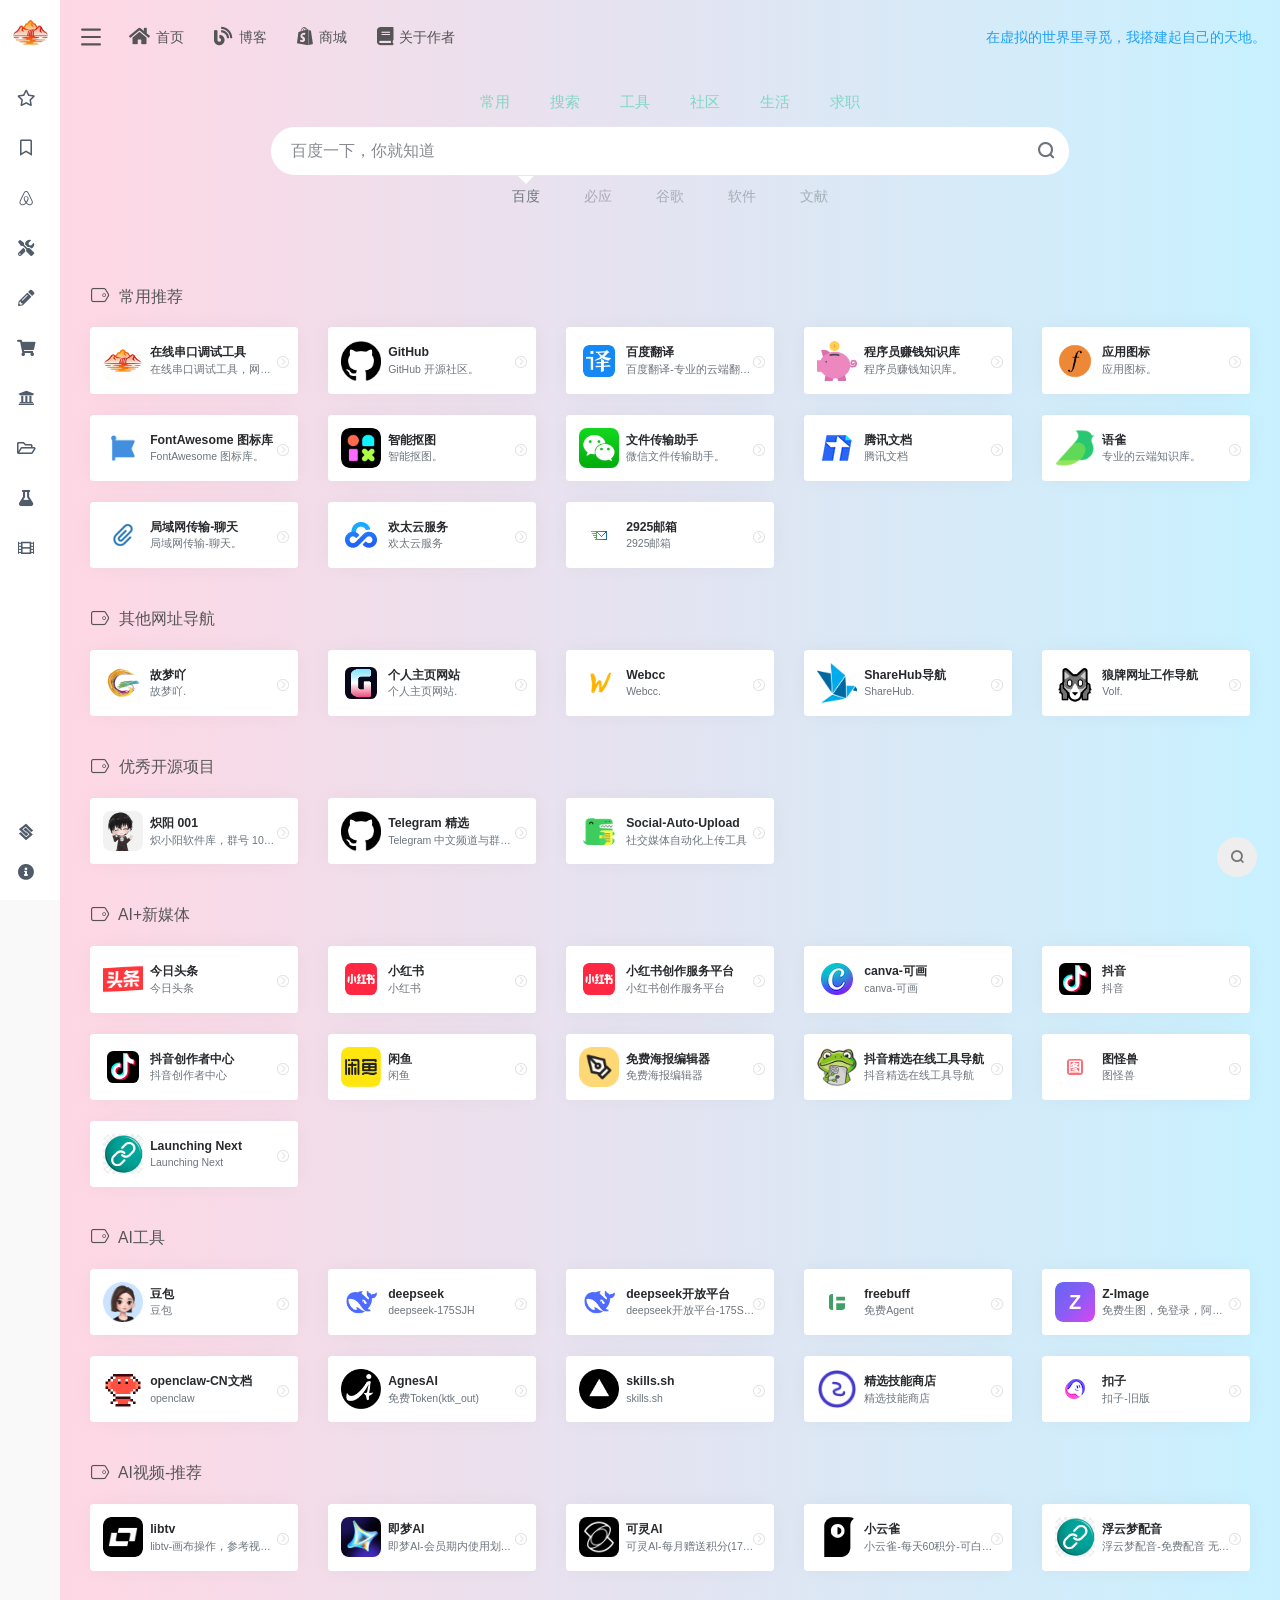
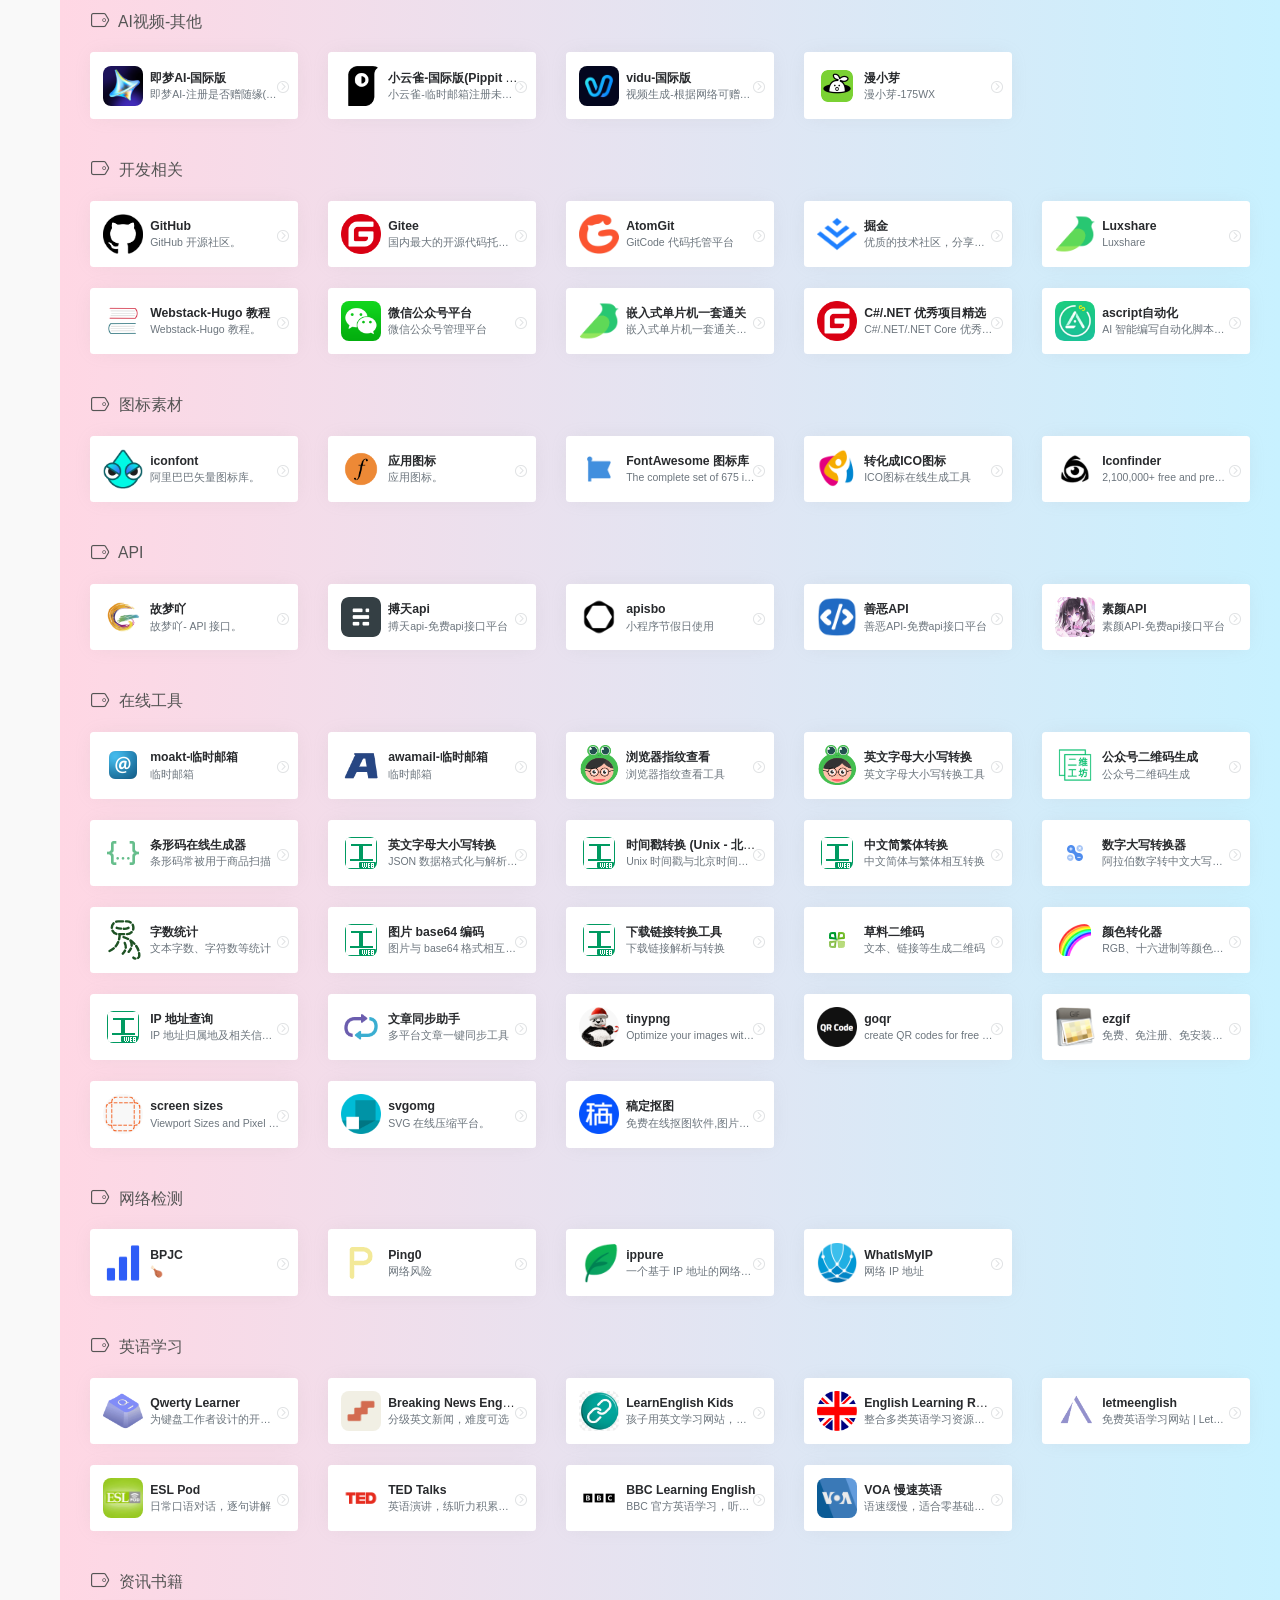
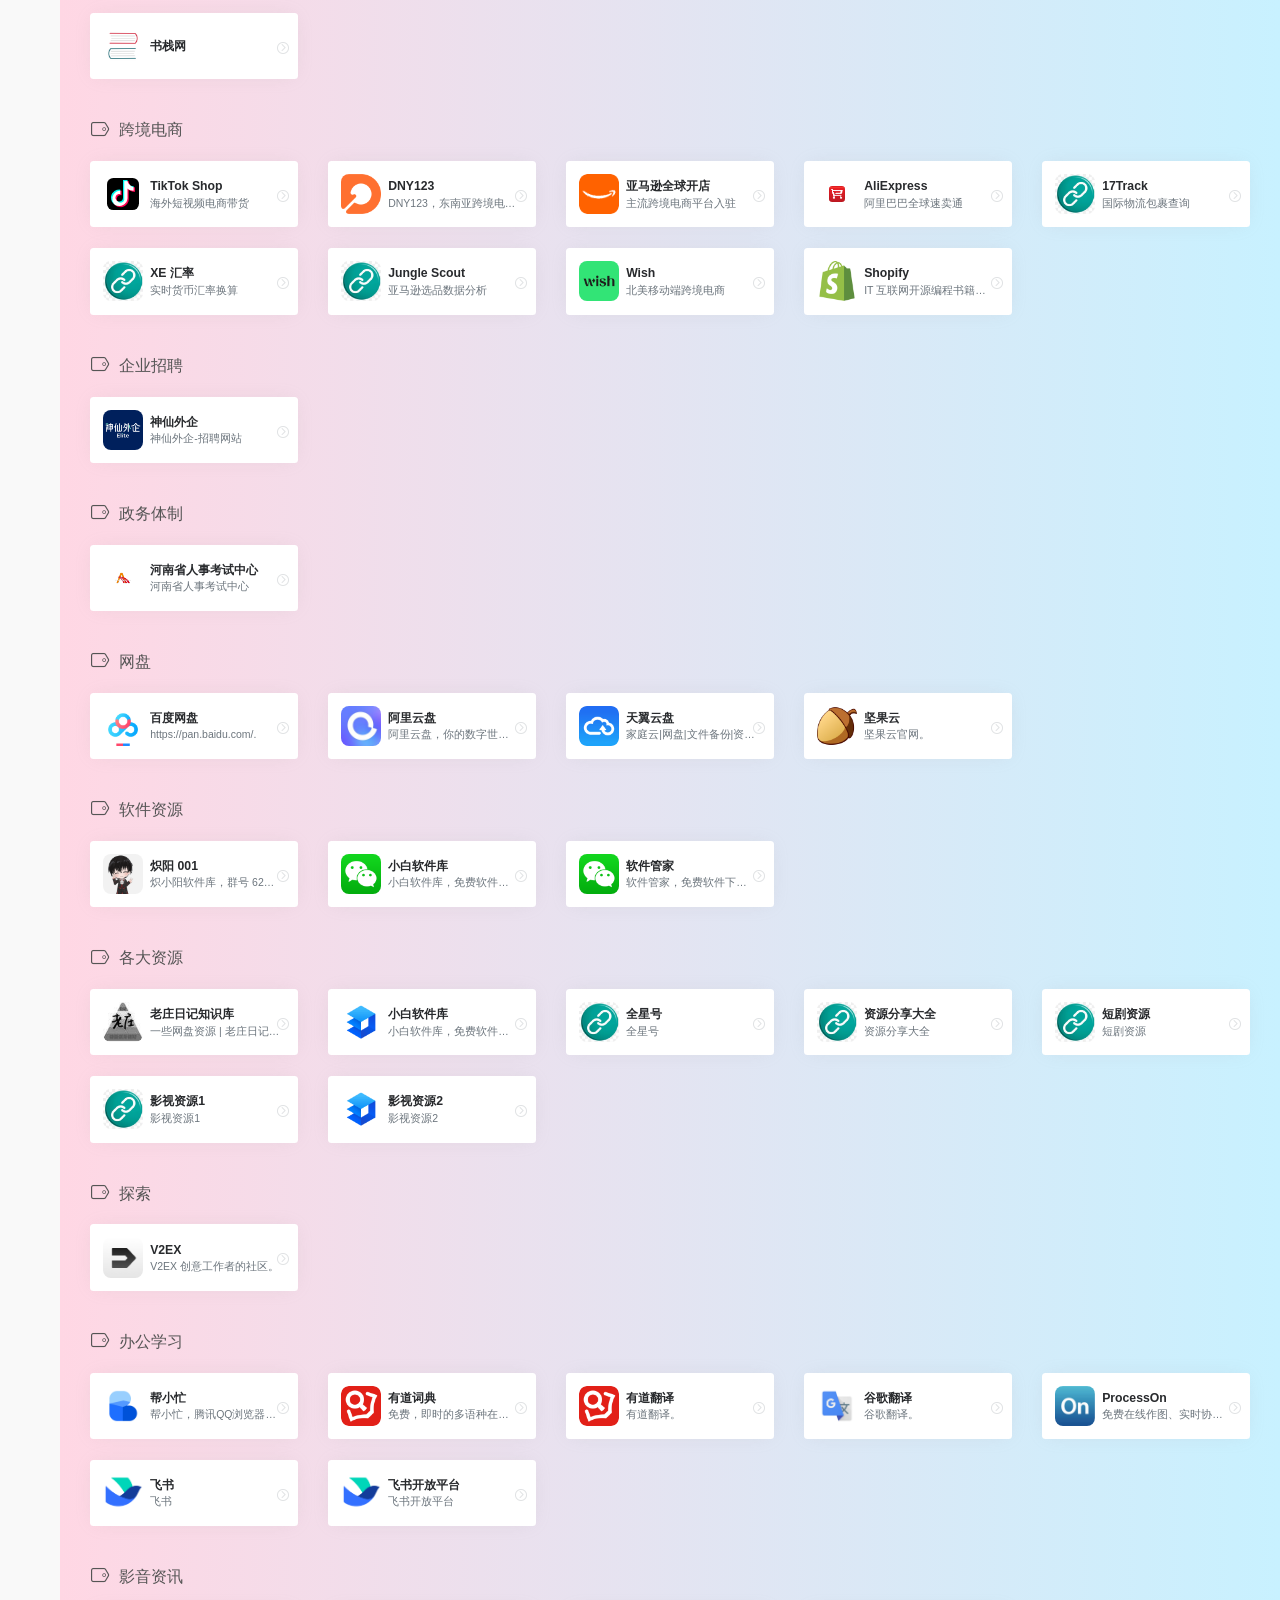
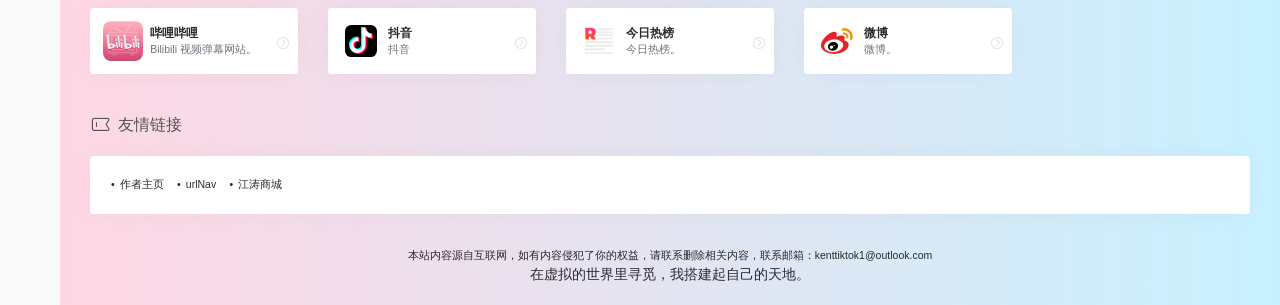
==== commit 2ebd5eb2: "更新2" ====
--- a/index.html
+++ b/index.html
@@ -9,7 +9,7 @@
         content="width=device-width, initial-scale=1.0, minimum-scale=1.0, maximum-scale=1.0, user-scalable=no" />
     <meta name="theme-color" content="#f9f9f9" />
     <title>程序员江涛_RiverPlus_Nav</title>
-    <link rel="shortcut icon" href="https://zhangyu-175-2.github.io/River-WebNav/assets/images/bi-favicon.png" />
+    <link rel="shortcut icon" href="https://zhangyu-175-2.github.io/River-WebNav/assets/images/bi.png" />
     <meta name="keywords" content="程序员江涛_RiverPlus_Nav" />
     
     <meta name="baidu-site-verification" content="codeva-cCAOSG8MBO" />
@@ -741,6 +741,39 @@
                     <div class="url-body default">
 			
 			
+                            <a href="https://com.riverplus.top/" target="_blank" data-id="" data-url="https://com.riverplus.top/" 
+                            class="card no-c mb-4" data-toggle="tooltip" data-placement="bottom" data-original-title="在线串口调试工具，网页端收发调试。">
+			
+                            <div class="card-body">
+                                <div class="url-content d-flex align-items-center">
+                                    <div class="url-img mr-2 d-flex align-items-center justify-content-center">
+                                        
+					    
+                                            <img class="lazy" src="assets/images/logos/riverplus-com.ico" data-src="assets/images/logos/riverplus-com.ico"
+                                                onerror="javascript:this.src='assets\/images\/logos\/default.webp'" alt="在线串口调试工具">
+					    
+                                        
+                                    </div>
+                                    <div class="url-info flex-fill">
+                                        <div class="text-sm overflowClip_1">
+                                            <strong>在线串口调试工具</strong>
+                                        </div>
+                                        <p class="overflowClip_1 m-0 text-muted text-xs">在线串口调试工具，网页端收发调试。</p>
+                                    </div>
+                                </div>
+                            </div>
+                        </a>
+                        <a href="https://com.riverplus.top/" class="togo text-center text-muted is-views" data-id="689"
+                            data-toggle="tooltip" data-placement="right" title="直达" rel="nofollow">
+                            <i class="iconfont icon-goto"></i>
+                        </a>
+                    </div>
+                </div>
+                
+                <div class="url-card col-6  col-sm-6 col-md-4 col-xl-5a col-xxl-6a">
+                    <div class="url-body default">
+			
+			
                             <a href="https://github.com/" target="_blank" data-id="" data-url="https://github.com/" 
                             class="card no-c mb-4" data-toggle="tooltip" data-placement="bottom" data-original-title="GitHub 开源社区。">
 			
